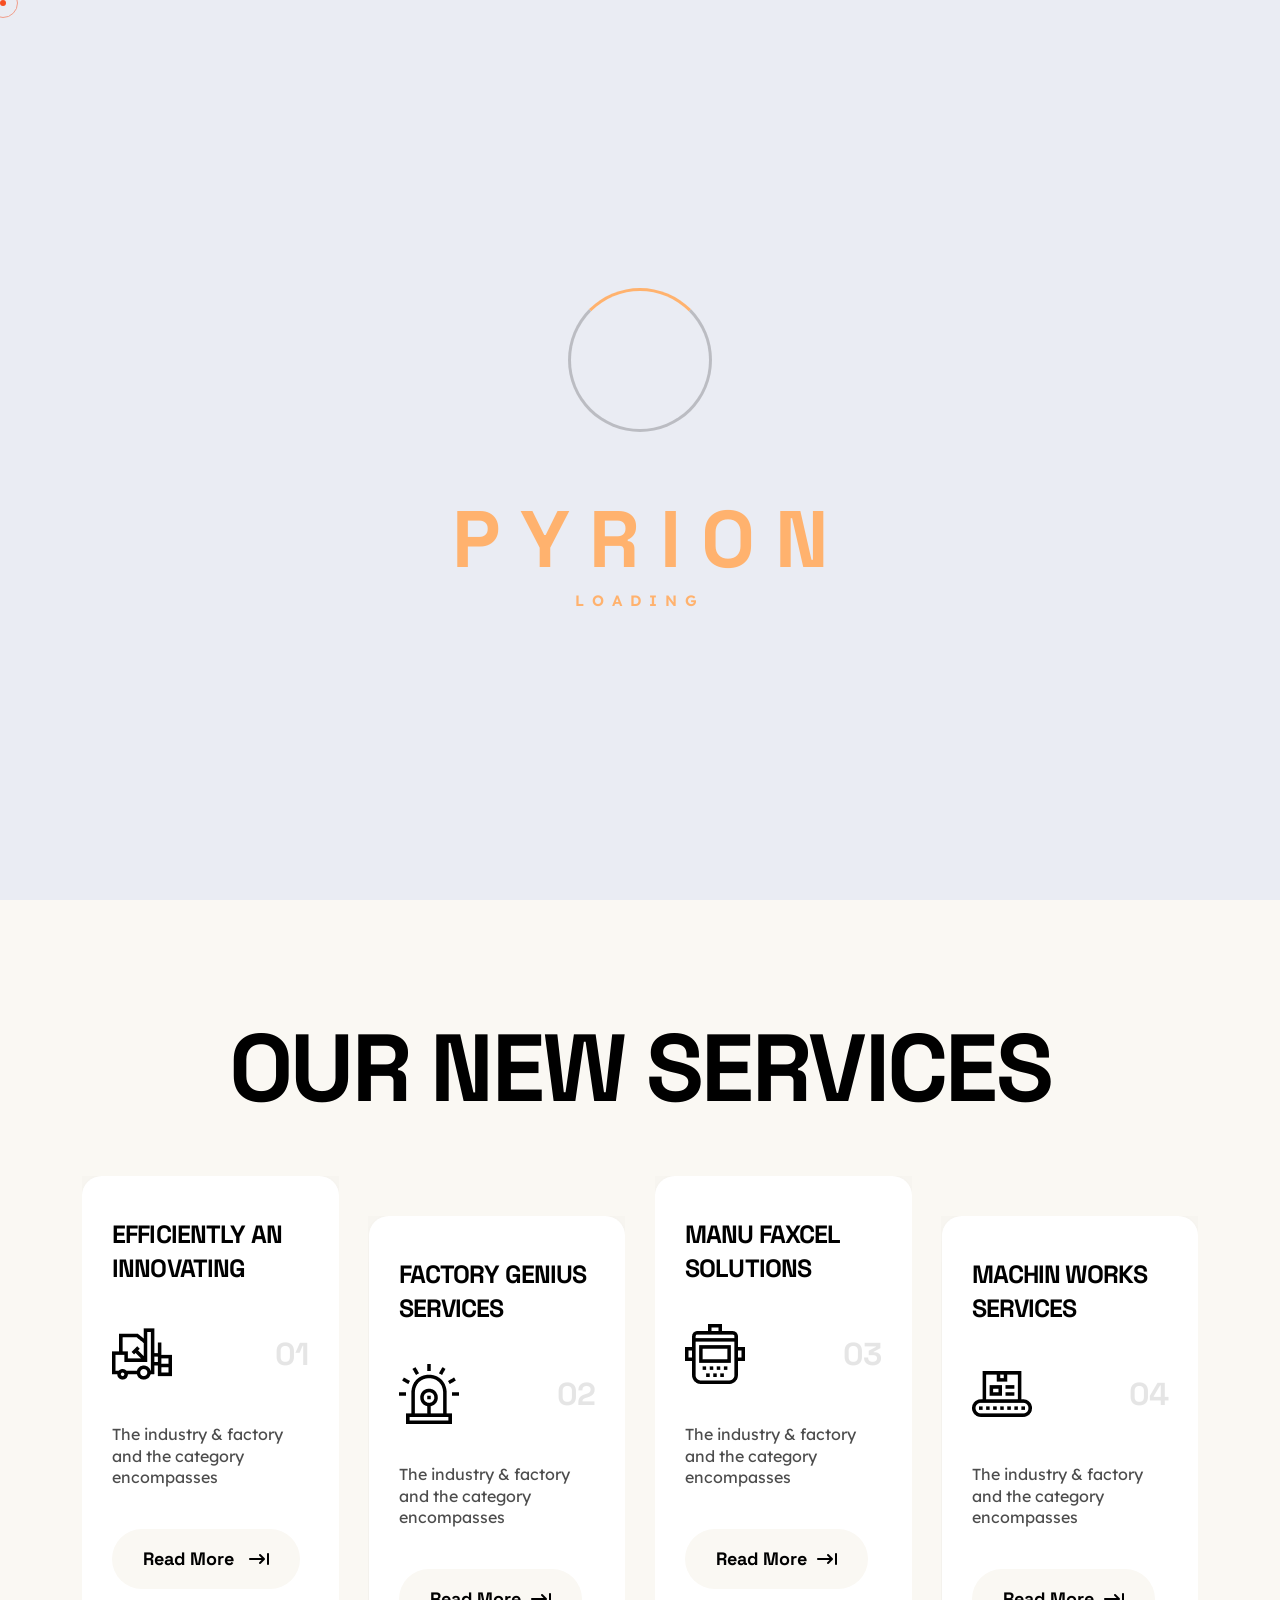
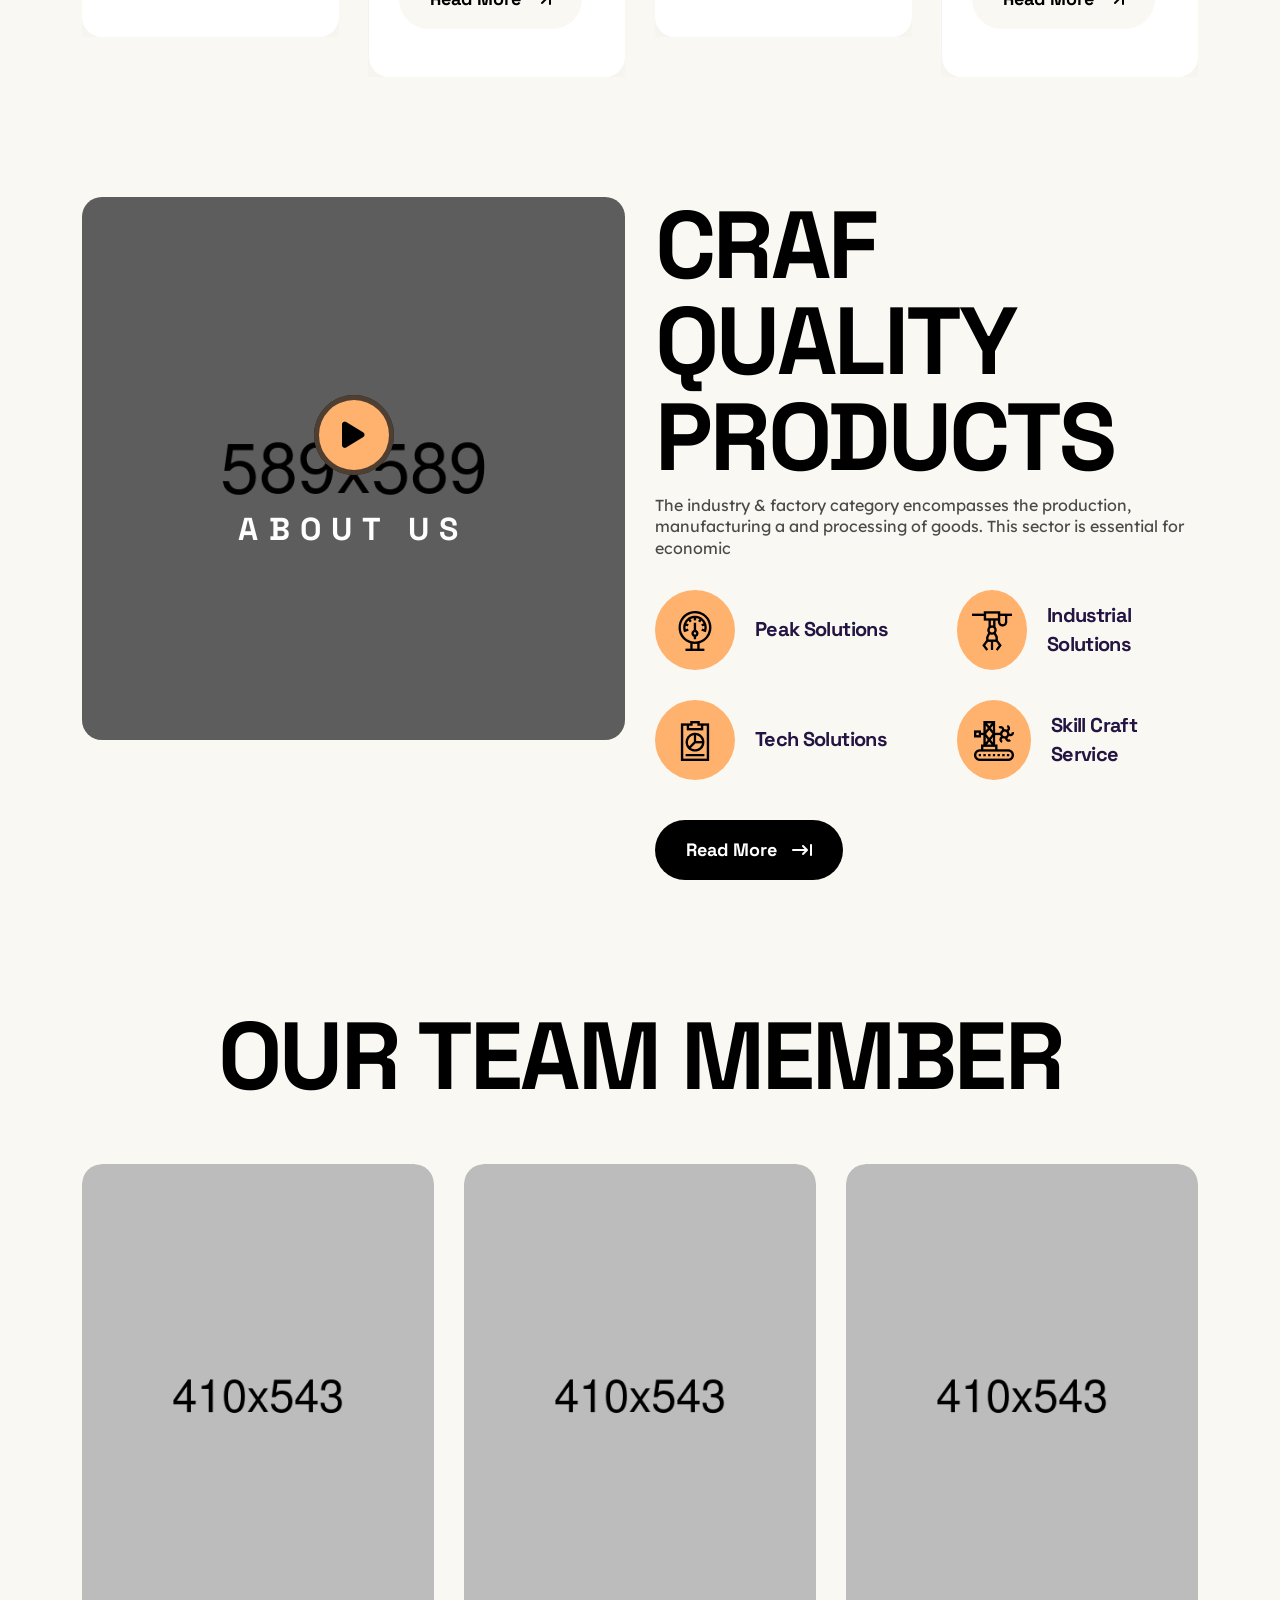
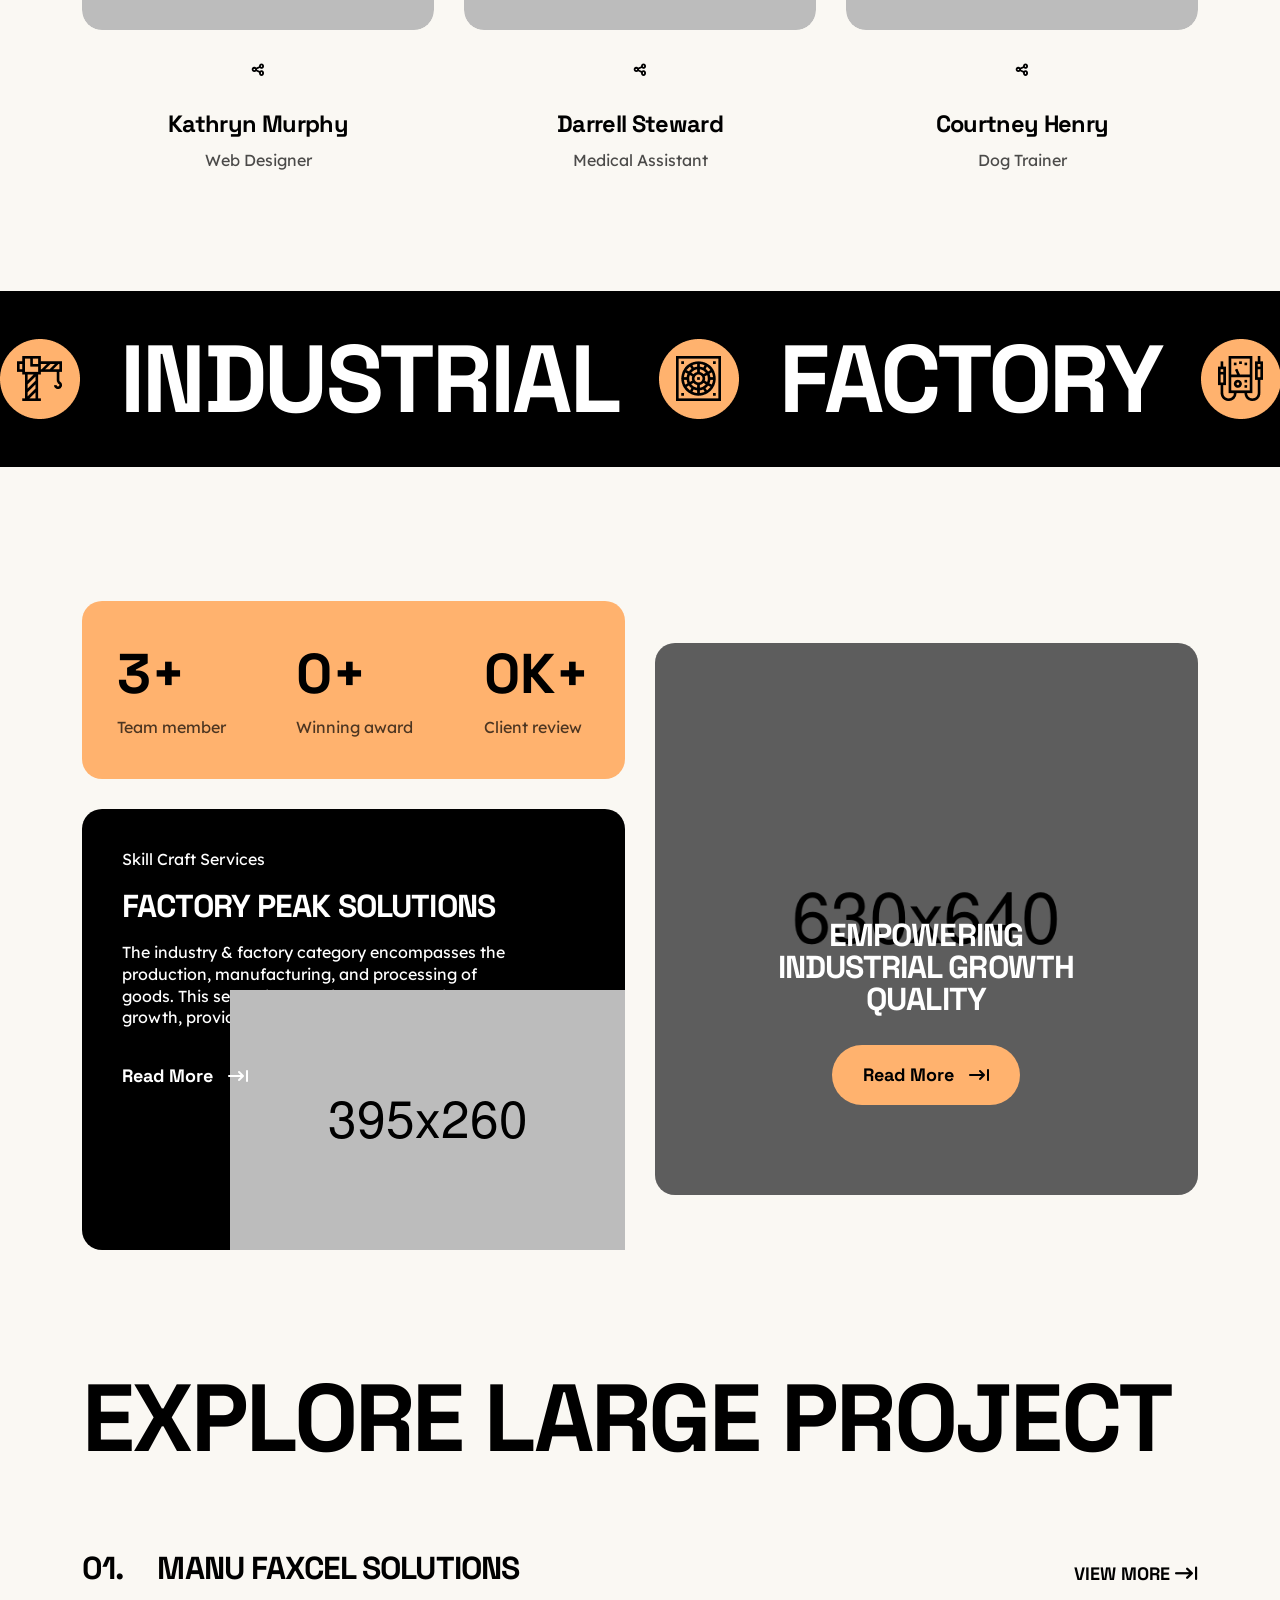
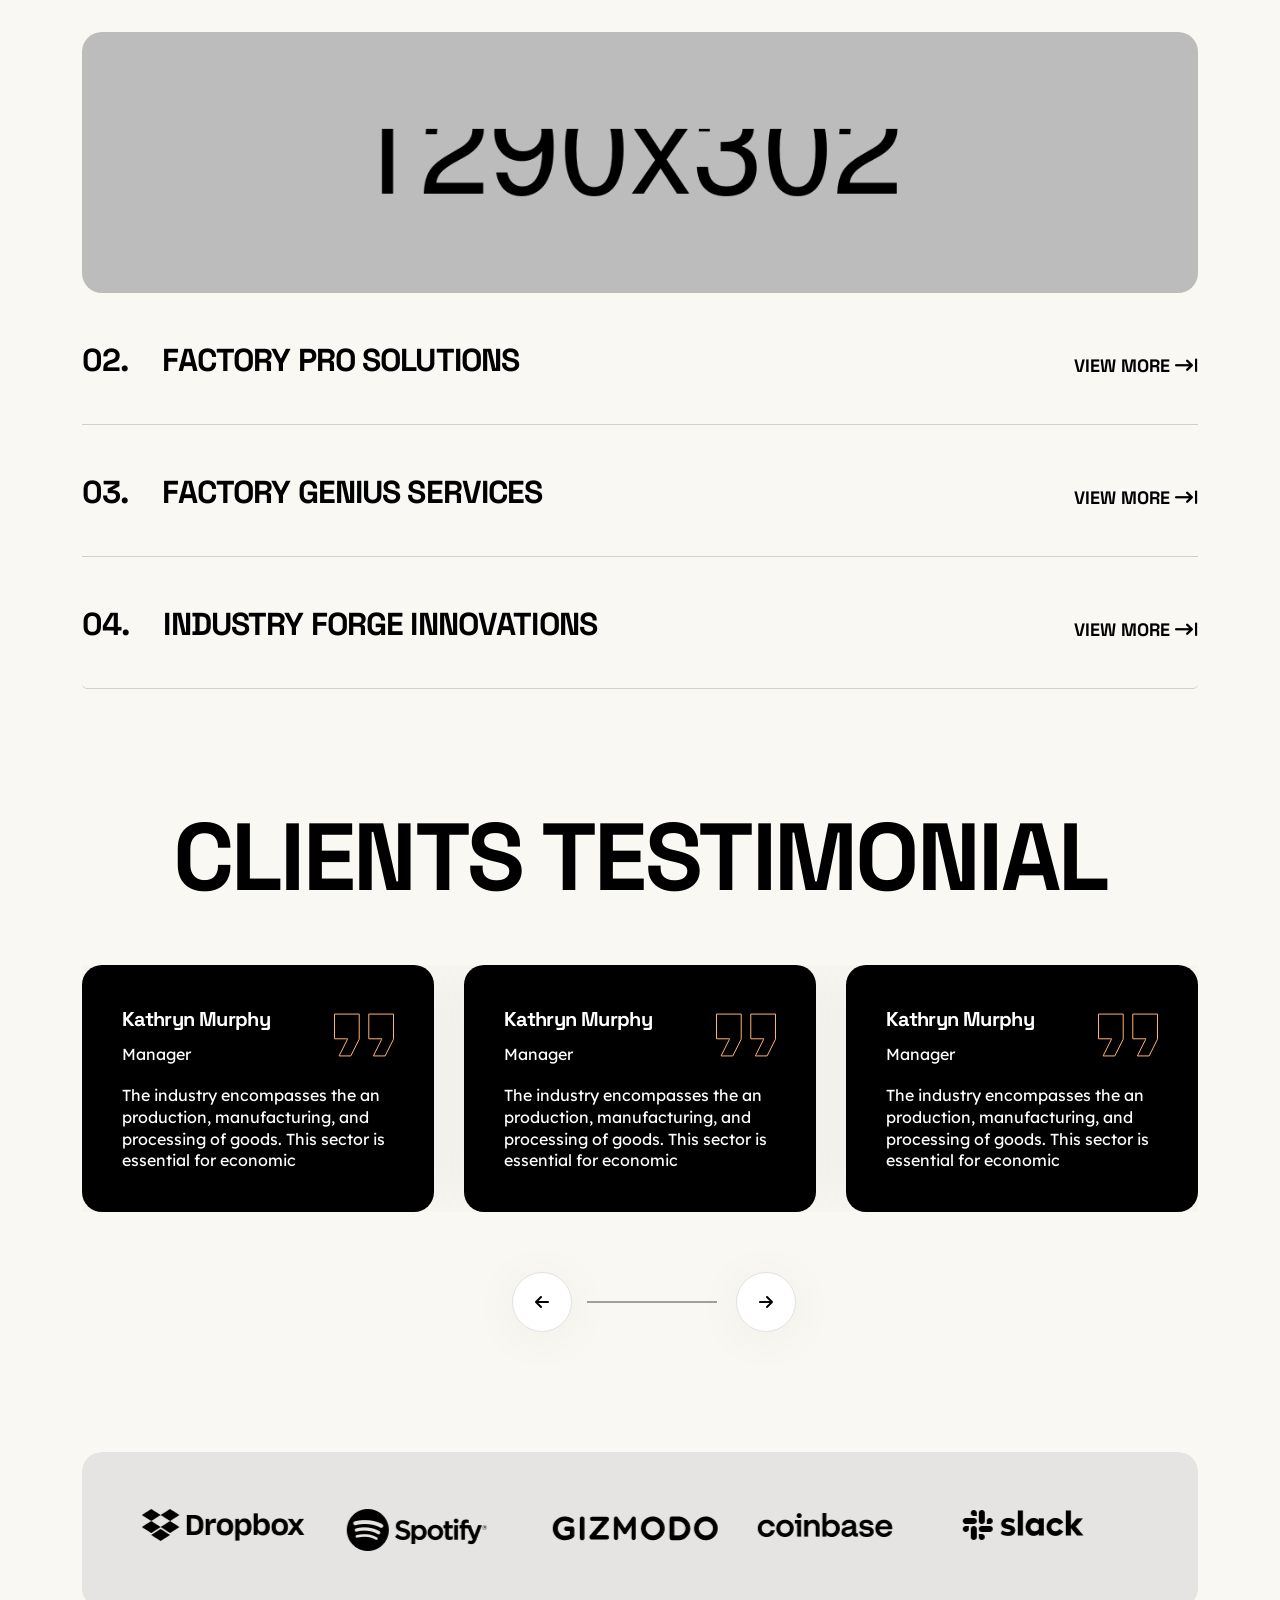
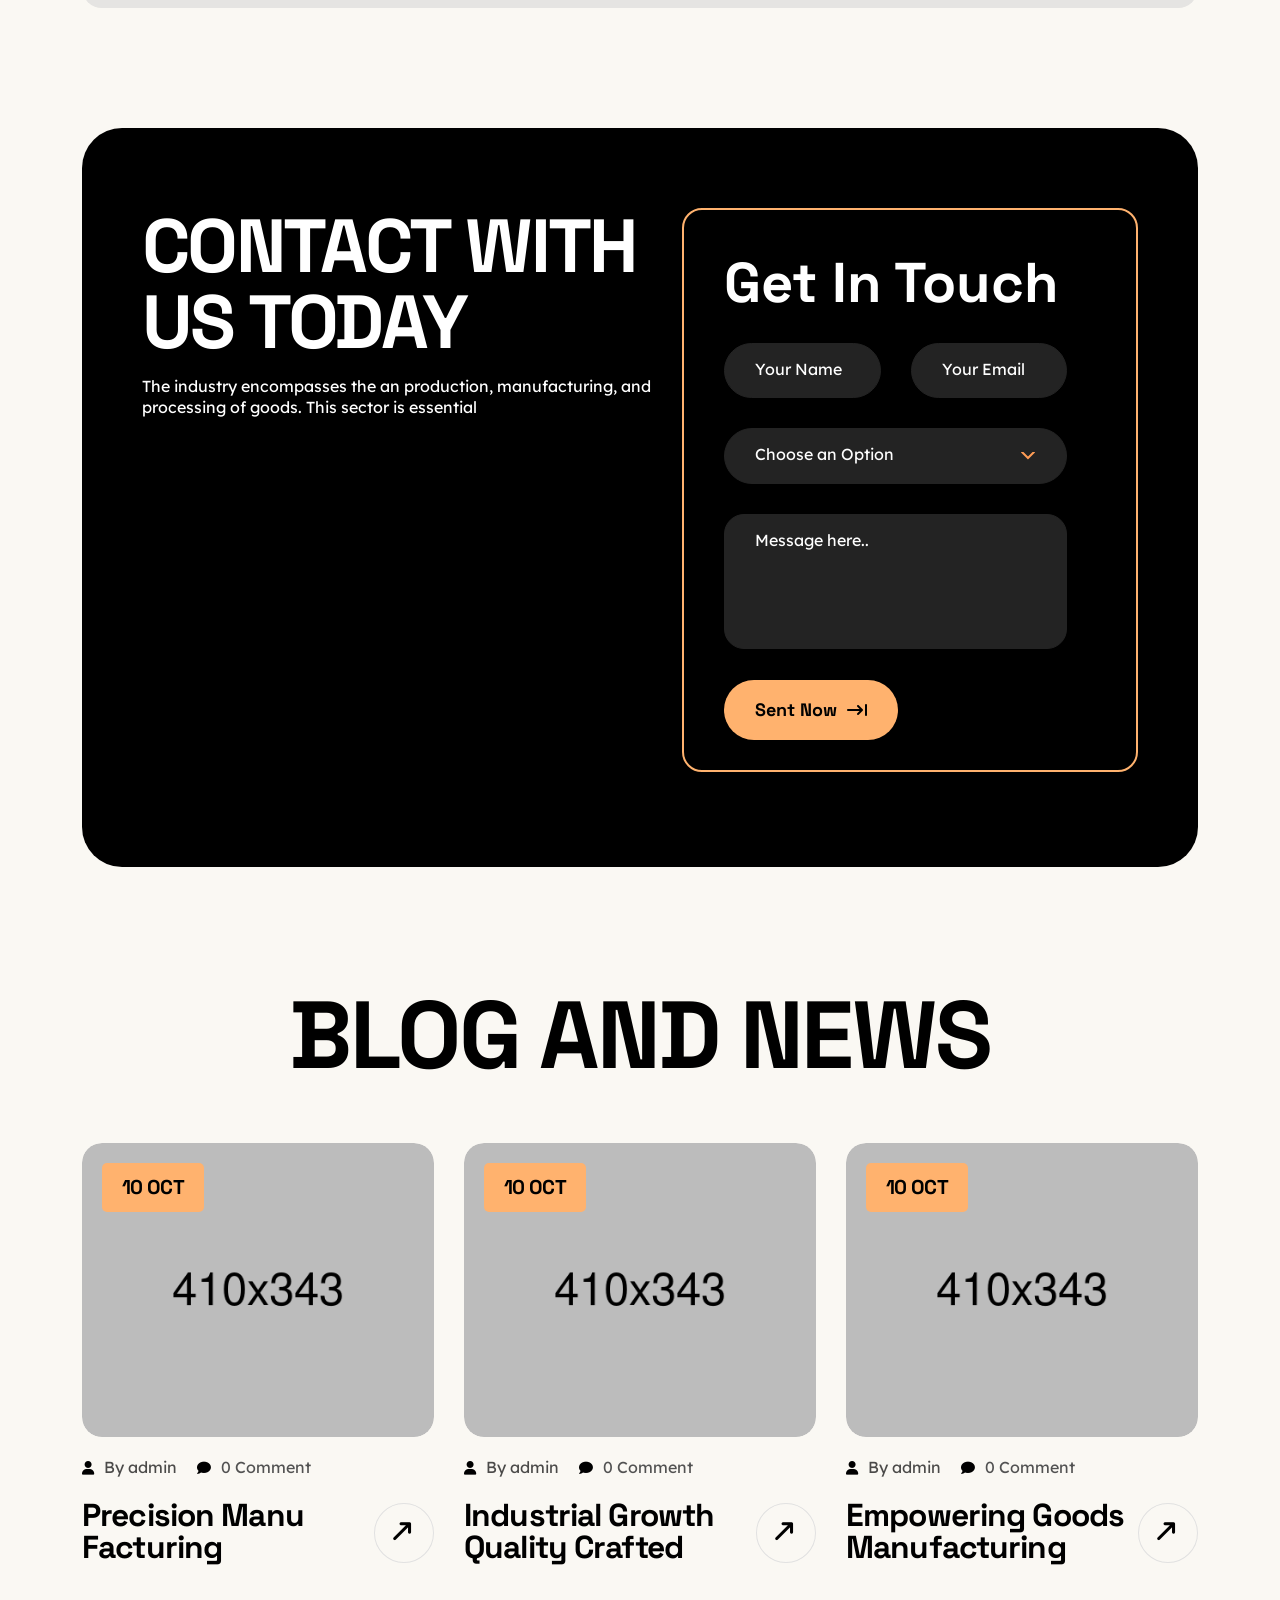
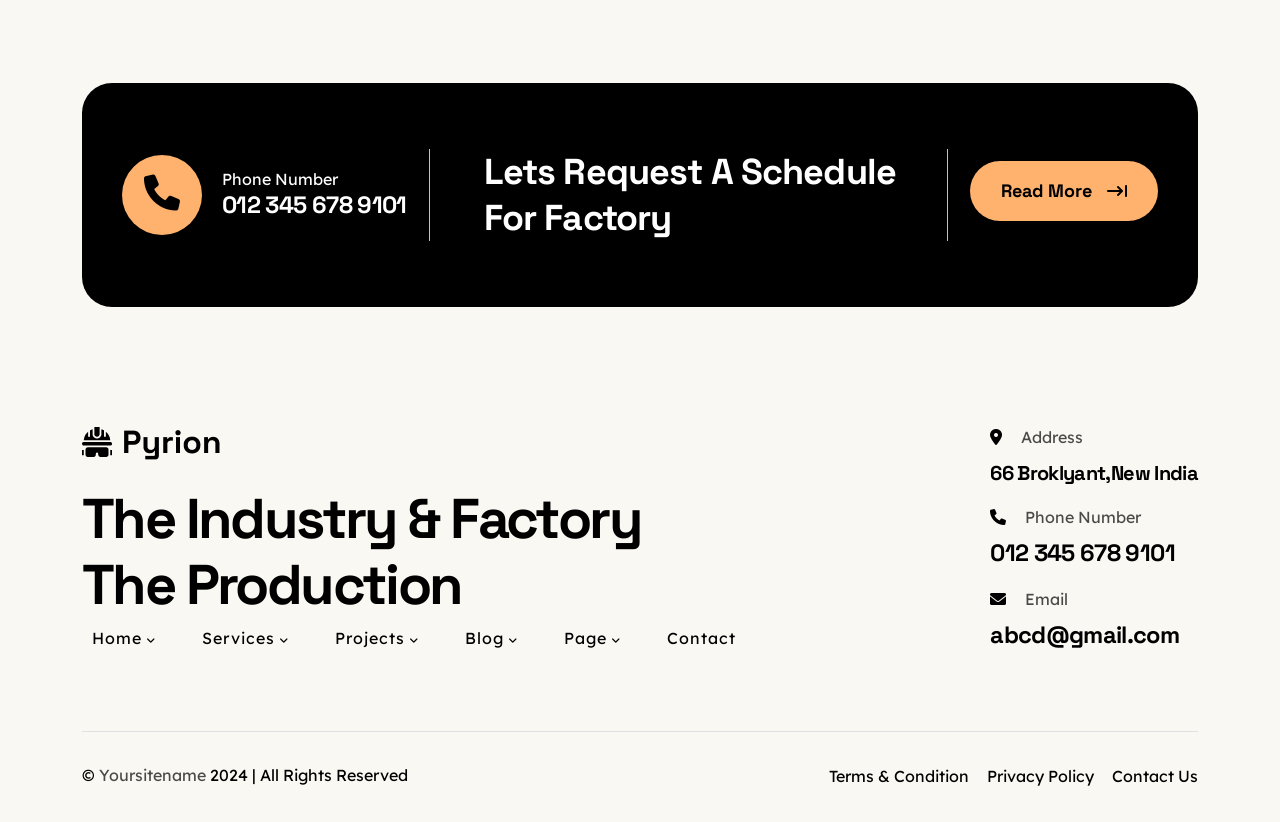
==== index.html @ 638dfae1 "first step" ====
<!DOCTYPE html>
<html lang="en">
<!--<< Header Area >>-->

<head>
    <!-- ========== Meta Tags ========== -->
    <meta charset="UTF-8">
    <meta http-equiv="X-UA-Compatible" content="IE=edge">
    <meta name="viewport" content="width=device-width, initial-scale=1">
    <meta name="author" content="mugli">
    <meta name="description" content="Buildra - Construction Figma Template">
    <!-- ======== Page title ============ -->
    <title>Pyrion - Factory & Industry Figma Template</title>
    <!--<< Favcion >>-->
    <link rel="shortcut icon" href="assets/images/favicon.png">
    <!--<< Bootstrap min.css >>-->
    <link rel="stylesheet" href="assets/css/bootstrap.min.css">
    <!--<< All Min Css >>-->
    <link rel="stylesheet" href="assets/css/all.min.css">
    <!--<< Animate.css >>-->
    <link rel="stylesheet" href="assets/css/animate.css">
    <!--<< MeanMenu.css >>-->
    <link rel="stylesheet" href="assets/css/meanmenu.css">
    <!--<< Swiper Bundle.css >>-->
    <link rel="stylesheet" href="assets/css/swiper-bundle.min.css">
    <!--<< Magnific Popup.css >>-->
    <link rel="stylesheet" href="assets/css/magnific-popup.css">
    <!--<< Main.css >>-->
    <link rel="stylesheet" href="assets/css/main.css">
</head>

<body>

    <!-- Preloader Start -->
    <div id="preloader" class="preloader">
        <div class="animation-preloader">
            <div class="spinner">
            </div>
            <div class="txt-loading">
                <span data-text-preloader="P" class="letters-loading">
                    P
                </span>
                <span data-text-preloader="Y" class="letters-loading">
                    Y
                </span>
                <span data-text-preloader="R" class="letters-loading">
                    R
                </span>
                <span data-text-preloader="I" class="letters-loading">
                    I
                </span>
                <span data-text-preloader="O" class="letters-loading">
                    O
                </span>
                <span data-text-preloader="N" class="letters-loading">
                    N
                </span>
            </div>
            <p class="text-center">Loading</p>
        </div>
        <div class="loader">
            <div class="row">
                <div class="col-3 loader-section section-left">
                    <div class="bg"></div>
                </div>
                <div class="col-3 loader-section section-left">
                    <div class="bg"></div>
                </div>
                <div class="col-3 loader-section section-right">
                    <div class="bg"></div>
                </div>
                <div class="col-3 loader-section section-right">
                    <div class="bg"></div>
                </div>
            </div>
        </div>
    </div>

    <!-- Mouse Cursor Start -->
    <div class="mouse-cursor cursor-outer"></div>
    <div class="mouse-cursor cursor-inner"></div>

    <!-- Back To Top Start -->
    <button id="back-top" class="back-to-top">
        <i class="fa-solid fa-chevron-up"></i>
    </button>

    <!-- Offcanvas Area Start -->
    <div class="fix-area">
        <div class="offcanvas__info">
            <div class="offcanvas__wrapper">
                <div class="offcanvas__content">
                    <div class="offcanvas__top mb-5 d-flex justify-content-between align-items-center">
                        <div class="offcanvas__logo">
                            <a href="index.html">
                                <img src="assets/images/logo/headerLogo1_1.png" alt="logo-img">
                            </a>
                        </div>
                        <div class="offcanvas__close">
                            <button>
                                <i class="fas fa-times"></i>
                            </button>
                        </div>
                    </div>
                    <p class="text d-none d-xl-block">
                        Nullam dignissim, ante scelerisque the is euismod fermentum odio
                        sem semper the is erat, a feugiat leo urna eget eros. Duis Aenean
                        a imperdiet risus.
                    </p>
                    <div class="mobile-menu fix mb-3"></div>
                    <div class="offcanvas__contact">
                        <h4>Contact Info</h4>
                        <ul>
                            <li class="d-flex align-items-center">
                                <div class="offcanvas__contact-icon">
                                    <i class="fal fa-map-marker-alt"></i>
                                </div>
                                <div class="offcanvas__contact-text">
                                    <a target="_blank" href="#">Main Street, Melbourne, Australia</a>
                                </div>
                            </li>
                            <li class="d-flex align-items-center">
                                <div class="offcanvas__contact-icon mr-15">
                                    <i class="fal fa-envelope"></i>
                                </div>
                                <div class="offcanvas__contact-text">
                                    <a href="mailto:info@example.com"><span
                                            class="mailto:info@example.com">info@example.com</span></a>
                                </div>
                            </li>
                            <li class="d-flex align-items-center">
                                <div class="offcanvas__contact-icon mr-15">
                                    <i class="fal fa-clock"></i>
                                </div>
                                <div class="offcanvas__contact-text">
                                    <a target="_blank" href="#">Mod-friday, 09am -05pm</a>
                                </div>
                            </li>
                            <li class="d-flex align-items-center">
                                <div class="offcanvas__contact-icon mr-15">
                                    <i class="far fa-phone"></i>
                                </div>
                                <div class="offcanvas__contact-text">
                                    <a href="tel:+11002345909">+11002345909</a>
                                </div>
                            </li>
                        </ul>
                        <div class="header-button mt-4">
                            <div class="btn-wrapper">
                                <a class="gt-btn style2 gt-btn-icon-2" href="#">Get a Quote</a>
                            </div>
                        </div>
                        <div class="social-icon d-flex align-items-center">
                            <a href="#"><i class="fab fa-facebook-f"></i></a>
                            <a href="#"><i class="fab fa-twitter"></i></a>
                            <a href="#"><i class="fab fa-youtube"></i></a>
                            <a href="#"><i class="fab fa-linkedin-in"></i></a>
                        </div>
                    </div>
                </div>
            </div>
        </div>
    </div>
    <div class="offcanvas__overlay"></div>

    <!-- Header Section Start -->
    <header class="header-section-1">
        <div id="header-sticky" class="header-1">
            <div class="container">
                <div class="mega-menu-wrapper">
                    <div class="header-main">
                        <div class="header-left">
                            <div class="logo">
                                <a href="index.html" class="header-logo">
                                    <img src="assets/images/logo/headerLogo1_1.png" alt="logo-img">
                                </a>
                            </div>
                        </div>
                        <div class="header-middle">
                            <div class="mean__menu-wrapper">
                                <div class="main-menu">
                                    <nav id="mobile-menu">
                                        <ul>
                                            <li class="has-dropdown active menu-thumb">
                                                <a href="#">
                                                    Home
                                                    <i class="fas fa-angle-down"></i>
                                                </a>
                                                <ul class="submenu has-homemenu">
                                                    <li>
                                                        <div class="homemenu-items">
                                                            <div class="homemenu">
                                                                <div class="homemenu-thumb">
                                                                    <img src="assets/images/header/headerThumb1_1.png"
                                                                        alt="img">
                                                                    <div class="demo-button">
                                                                        <a class="theme-btn" href="index.html">
                                                                            Multi Page
                                                                        </a>
                                                                        <a class="theme-btn" href="index.html"
                                                                            target="_blank">
                                                                            One Page
                                                                        </a>
                                                                    </div>
                                                                </div>
                                                                <div class="homemenu-content text-center">
                                                                    <h4 class="homemenu-title">Home 01</h4>
                                                                </div>
                                                            </div>
                                                            <div class="homemenu">
                                                                <div class="homemenu-thumb mb-15">
                                                                    <img src="assets/images/header/headerThumb1_2.png"
                                                                        alt="img">
                                                                    <div class="demo-button">
                                                                        <a class="theme-btn" href="index-two.html">
                                                                            Multi Page
                                                                        </a>
                                                                        <a class="theme-btn" href="index-two.html"
                                                                            target="_blank">
                                                                            One Page
                                                                        </a>
                                                                    </div>
                                                                </div>
                                                                <div class="homemenu-content text-center">
                                                                    <h4 class="homemenu-title">Home 02</h4>
                                                                </div>
                                                            </div>
                                                        </div>
                                                    </li>
                                                </ul>
                                            </li>
                                            <li class="has-dropdown active d-xl-none">
                                                <a href="index.html" class="border-none">
                                                    Home
                                                    <i class="fa-regular fa-plus"></i>
                                                </a>
                                                <ul class="submenu">
                                                    <li><a href="index.html">Home 01</a></li>
                                                    <li><a href="index-two.html">Home 02</a></li>
                                                </ul>
                                            </li>
                                            <li>
                                                <a href="services.html">
                                                    Services
                                                    <i class="fas fa-angle-down"></i>
                                                </a>
                                                <ul class="submenu">
                                                    <li><a href="services.html">Services</a></li>
                                                    <li>
                                                        <a href="service-details.html">Service Details</a>
                                                    </li>
                                                </ul>
                                            </li>
                                            <li class="has-dropdown">
                                                <a href="projects.html">
                                                    Projects
                                                    <i class="fas fa-angle-down"></i>
                                                </a>
                                                <ul class="submenu">
                                                    <li>
                                                        <a href="projects.html">Projects</a>
                                                    </li>
                                                    <li>
                                                        <a href="project-details.html">Project Details</a>
                                                    </li>
                                                </ul>
                                            </li>
                                            <li>
                                                <a href="blog.html">
                                                    Blog
                                                    <i class="fas fa-angle-down"></i>
                                                </a>
                                                <ul class="submenu">
                                                    <li><a href="blog.html">Blog</a></li>
                                                    <li>
                                                        <a href="blog-details.html">Blog Details</a>
                                                    </li>
                                                </ul>
                                            </li>
                                            <li class="has-dropdown">
                                                <a href="#">
                                                    Page
                                                    <i class="fas fa-angle-down"></i>
                                                </a>
                                                <ul class="submenu">
                                                    <li><a href="about.html">About</a></li>
                                                    <li><a href="team.html">Team</a></li>
                                                    <li><a href="team-single.html">Team Single</a></li>
                                                </ul>
                                            </li>
                                            <li>
                                                <a href="contact.html">Contact</a>
                                            </li>
                                        </ul>
                                    </nav>
                                </div>
                            </div>
                        </div>
                        <div class="header-right d-flex justify-content-end align-items-center">
                            <!-- <div class="header-button">
                                <div class="btn-wrapper">
                                    <a class="gt-btn style3 gt-btn-icon-3 " href="#">Get a quote</a>
                                </div>
                            </div> -->
                            <div class="header-social-icon">
                                <ul>
                                    <li><a href="#"><i class="fa-brands fa-instagram"></i></a></li>
                                    <li><a href="#"><i class="fa-brands fa-linkedin-in"></i></a></li>
                                    <li>
                                        <a href="#">
                                            <svg xmlns="http://www.w3.org/2000/svg" width="16" height="16"
                                                viewBox="0 0 16 16" fill="none">
                                                <path
                                                    d="M9.52217 6.77491L15.4785 0H14.0671L8.89516 5.88256L4.76437 0H0L6.24656 8.89547L0 16H1.41155L6.87321 9.78782L11.2356 16H16L9.52183 6.77491H9.52217ZM7.58887 8.97384L6.95596 8.08805L1.92015 1.03974H4.0882L8.15216 6.72795L8.78507 7.61374L14.0677 15.0075H11.8997L7.58887 8.97418V8.97384Z"
                                                    fill="white" />
                                            </svg>
                                        </a>
                                    </li>
                                    <li><a href="#"><i class="fa-brands fa-facebook-f"></i></a></li>
                                </ul>
                            </div>
                            <div class="header__canvas__hamburger">
                                <div class="sidebar__toggle">
                                    <svg xmlns="http://www.w3.org/2000/svg" width="45" height="45" viewBox="0 0 45 45"
                                        fill="none">
                                        <rect width="45" height="45" rx="22.5" fill="#FFB26E" />
                                        <line x1="11" y1="22.4615" x2="33" y2="22.4615" stroke="black"
                                            stroke-width="3.07701" />
                                        <path d="M15 30H33" stroke="black" stroke-width="3.07701" />
                                        <path d="M18 15H33" stroke="black" stroke-width="3.07701" />
                                    </svg>
                                </div>
                            </div>
                            <div class="header__hamburger d-block d-xl-none my-auto">
                                <div class="sidebar__toggle">
                                    <i class="fas fa-bars"></i>
                                </div>
                            </div>
                        </div>
                    </div>
                </div>
            </div>
        </div>
    </header>


    <main>
        <!-- Intro Section Start -->
        <div class="intro-section section-bg-black fix">
            <div class="intro-bg-shape img-custom-anim-right wow fadeInUp" data-wow-delay=".5s">
                <img src="assets/images/shape/introShape1_1.png" alt="shape">
            </div>
            <div class="intro-wrapper style1">
                <div class="container">
                    <div class="row">
                        <div class="col-xl-6">
                            <div class="intro-left-part">
                                <div class="intro-title">
                                    <h2>Quality is the Crafted Goods <span class="title-big-text">Manufactur</span>
                                    </h2>
                                    <p class="ct-char-animation">The industry & factory category encompasses the
                                        production, manufacturing,
                                        and industry & factory category
                                    </p>
                                </div>
                                <div class="intro-btn-content wow fadeInUp" data-wow-delay=".5s">
                                    <div class="btn-wrapper">
                                        <a class="gt-btn style1 gt-btn-icon-1 " href="#">Read More</a>
                                    </div>
                                    <div class="video-btn">
                                        <a class="play-btn popup-video"
                                            href="https://www.youtube.com/watch?v=f2Gzr8sAGB8">
                                            <span><i class="fa-solid fa-play"></i></span>
                                            <h4>Play Now</h4>
                                        </a>
                                    </div>
                                </div>
                            </div>
                        </div>
                        <div class="col-xl-6">
                            <div class="intro-right-part">
                                <div class="thumb wow fadeInUp" data-wow-delay=".5s">
                                    <img src=" assets/images/intro/introThumb1_1.png" alt="Thumb">
                                </div>
                            </div>
                        </div>
                    </div>
                </div>
            </div>
        </div>

        <!-- Service Section Start -->
        <div class="service-section section-py-120 fix">
            <div class="service-wrapper style1">
                <div class="container">
                    <div class="title-section style1">
                        <div class="title-content">
                            <h2 class="text-load">Our New Services</h2>
                        </div>
                    </div>
                    <div class="row">
                        <div class="col-xl-3 col-lg-6">
                            <div class="service-card style1 img-custom-anim-left wow fadeInUp" data-wow-delay=".5s">
                                <div class="content">
                                    <h3><a href="service-details.html">Efficiently an Innovating </a></h3>
                                    <div class="icon-box">
                                        <img src="assets/images/icon/servicesIcon1_1.png" alt="icon">
                                        <span>01</span>
                                    </div>
                                    <p>The industry & factory and the category encompasses</p>
                                </div>
                                <div class="btn-wrapper">
                                    <a class="gt-btn style2 gt-btn-icon-2 " href="service-details.html">Read
                                        More
                                    </a>
                                </div>
                            </div>
                        </div>
                        <div class="col-xl-3 col-lg-6">
                            <div class="service-card style1 img-custom-anim-left wow fadeInUp" data-wow-delay=".5s">
                                <div class="content">
                                    <h3><a href="service-details.html">Factory Genius Services</a></h3>
                                    <div class="icon-box">
                                        <img src="assets/images/icon/servicesIcon1_2.png" alt="icon">
                                        <span>02</span>
                                    </div>
                                    <p>The industry & factory and the category encompasses</p>
                                </div>
                                <div class="btn-wrapper">
                                    <a class="gt-btn style2 gt-btn-icon-2 " href="service-details.html">Read
                                        More</a>
                                </div>
                            </div>
                        </div>
                        <div class="col-xl-3 col-lg-6">
                            <div class="service-card style1 img-custom-anim-left wow fadeInUp" data-wow-delay=".5s">
                                <div class="content">
                                    <h3> <a href="service-details.html">Manu faXcel Solutions</a></h3>
                                    <div class="icon-box">
                                        <img src="assets/images/icon/servicesIcon1_3.png" alt="icon">
                                        <span>03</span>
                                    </div>
                                    <p>The industry & factory and the category encompasses</p>
                                </div>
                                <div class="btn-wrapper">
                                    <a class="gt-btn style2 gt-btn-icon-2 " href="service-details.html">Read
                                        More</a>
                                </div>
                            </div>
                        </div>
                        <div class="col-xl-3 col-lg-6">
                            <div class="service-card style1 img-custom-anim-left wow fadeInUp" data-wow-delay=".5s">
                                <div class="content">
                                    <h3> <a href="service-details.html">Machin Works Services</a></h3>
                                    <div class="icon-box">
                                        <img src="assets/images/icon/servicesIcon1_4.png" alt="icon">
                                        <span>04</span>
                                    </div>
                                    <p>The industry & factory and the category encompasses</p>
                                </div>
                                <div class="btn-wrapper">
                                    <a class="gt-btn style2 gt-btn-icon-2 " href="service-details.html">Read
                                        More</a>
                                </div>
                            </div>
                        </div>
                    </div>
                </div>
            </div>
        </div>

        <!-- About Us Section Start -->
        <div class="about-section padding-bottom120 fix">
            <div class="about-wrapper style1">
                <div class="container">
                    <div class="row gy-5">
                        <div class="col-xl-6 ">
                            <div class="about-video-content img-custom-anim-left wow fadeInUp" data-wow-delay=".5s">
                                <div class="video-box-area">
                                    <div class="video-box">
                                        <div class="video-thumb">
                                            <img src="assets/images/about/aboutThumb1_1.png" alt="Thumb">
                                            <div class="overlay"></div>
                                        </div>
                                        <a href="https://www.youtube.com/watch?v=f2Gzr8sAGB8"
                                            class="play-btn popup-video">
                                            <i class=" fa-sharp fa-solid fa-play"></i>
                                        </a>
                                        <h3>About Us</h3>
                                    </div>
                                </div>
                            </div>
                        </div>
                        <div class="col-xl-6 img-custom-anim-right wow fadeInUp" data-wow-delay=".5s">
                            <div class="title-section style2">
                                <div class="title-content">
                                    <h2>Craf Quality Products</h2>
                                    <p>
                                        The industry & factory category encompasses the production, manufacturing a
                                        and processing of goods. This sector is essential for economic
                                    </p>
                                </div>
                            </div>
                            <div class="about-widget">
                                <div class="single-widget">
                                    <div class="icon-box">
                                        <img src="assets/images/icon/aboutIcon1_1.png" alt="icon">
                                    </div>
                                    <div class="content">
                                        <h4>Peak Solutions</h4>
                                    </div>
                                </div>
                                <div class="single-widget">
                                    <div class="icon-box">
                                        <img src="assets/images/icon/aboutIcon1_2.png" alt="icon">
                                    </div>
                                    <div class="content">
                                        <h4>Industrial Solutions</h4>
                                    </div>
                                </div>
                                <div class="single-widget">
                                    <div class="icon-box">
                                        <img src="assets/images/icon/aboutIcon1_3.png" alt="icon">
                                    </div>
                                    <div class="content">
                                        <h4>Tech Solutions</h4>
                                    </div>
                                </div>
                                <div class="single-widget">
                                    <div class="icon-box">
                                        <img src="assets/images/icon/aboutIcon1_4.png" alt="icon">
                                    </div>
                                    <div class="content">
                                        <h4>Skill Craft Service</h4>
                                    </div>
                                </div>
                            </div>
                            <div class="btn-wrapper">
                                <a class="gt-btn style3 gt-btn-icon-1 " href="service-details.html">Read
                                    More
                                </a>
                            </div>
                        </div>
                    </div>
                </div>
            </div>
        </div>

        <!-- Team Section Start -->
        <div class="team-section padding-bottom120 fix">
            <div class="team-wrapper style1">
                <div class="container">
                    <div class="title-section style1">
                        <div class="title-content wow slideInDown" data-wow-delay=".4s" data-wow-duration="2s">
                            <h2>Our Team MEMBER</h2>
                        </div>
                    </div>
                    <div class="row gy-5">
                        <div class="col-xl-4 col-lg-4 col-md-4">
                            <div class="team-card style1 wow fadeInLeft" data-wow-delay=".4s" data-wow-duration="3s">
                                <div class="thumb-box">
                                    <div class="thumb">
                                        <img src="assets/images/team/teamThumb1_1.png" alt="thumb">
                                    </div>
                                    <div class="thumb-social-info">
                                        <ul>
                                            <li><a href="#"><i class="fa-brands fa-facebook-f"></i></a></li>
                                            <li><a href="#"><i class="fa-brands fa-twitter"></i></a></li>
                                            <li><a href="#"><i class="fa-brands fa-linkedin-in"></i></a></li>
                                            <li><a href="#"><i class="fa-brands fa-instagram"></i></a></li>
                                        </ul>
                                    </div>
                                </div>
                                <div class="icon">
                                    <i class="fa-light fa-share-nodes"></i>
                                </div>
                                <div class="content">
                                    <h4><a href="team-single.html">Kathryn Murphy</a></h4>
                                    <p>Web Designer</p>
                                </div>
                            </div>
                        </div>
                        <div class="col-xl-4 col-lg-4 col-md-4">
                            <div class="team-card style1 wow fadeInLeft" data-wow-delay=".6s" data-wow-duration="2s">
                                <div class="thumb-box">
                                    <div class="thumb">
                                        <img src="assets/images/team/teamThumb1_2.png" alt="thumb">
                                    </div>
                                    <div class="thumb-social-info">
                                        <ul>
                                            <li><a href="#"><i class="fa-brands fa-facebook-f"></i></a></li>
                                            <li><a href="#"><i class="fa-brands fa-twitter"></i></a></li>
                                            <li><a href="#"><i class="fa-brands fa-linkedin-in"></i></a></li>
                                            <li><a href="#"><i class="fa-brands fa-instagram"></i></a></li>
                                        </ul>
                                    </div>
                                </div>
                                <div class="icon">
                                    <i class="fa-light fa-share-nodes"></i>
                                </div>
                                <div class="content">
                                    <h4><a href="team-single.html">Darrell Steward</a></h4>
                                    <p>Medical Assistant</p>
                                </div>
                            </div>
                        </div>
                        <div class="col-xl-4 col-lg-4 col-md-4">
                            <div class="team-card style1 wow fadeInLeft" data-wow-delay=".8s" data-wow-duration="4s">
                                <div class="thumb-box">
                                    <div class="thumb">
                                        <img src="assets/images/team/teamThumb1_3.png" alt="thumb">
                                    </div>
                                    <div class="thumb-social-info">
                                        <ul>
                                            <li><a href="#"><i class="fa-brands fa-facebook-f"></i></a></li>
                                            <li><a href="#"><i class="fa-brands fa-twitter"></i></a></li>
                                            <li><a href="#"><i class="fa-brands fa-linkedin-in"></i></a></li>
                                            <li><a href="#"><i class="fa-brands fa-instagram"></i></a></li>
                                        </ul>
                                    </div>
                                </div>
                                <div class="icon">
                                    <i class="fa-light fa-share-nodes"></i>
                                </div>
                                <div class="content">
                                    <h4><a href="team-single.html">Courtney Henry</a></h4>
                                    <p>Dog Trainer</p>
                                </div>
                            </div>
                        </div>
                    </div>
                </div>
            </div>
        </div>

        <!-- Text Slider Section S T A R T  -->
        <div class="marquee-section padding-bottom120 fix">
            <div class="mycustom-marque wow slideInDown" data-wow-offset="1" data-wow-delay=".5s">
                <div class="scrolling-wrap bg-2">
                    <div class="comm">
                        <div><img src="assets/images/icon/textSliderIcon1_1.png" alt="img"></div>
                        <div class="cmn-textslide-1">Industrial</div>
                        <div><img src="assets/images/icon/textSliderIcon1_2.png" alt="img"></div>
                        <div class="cmn-textslide-2">Factory</div>
                        <div><img src="assets/images/icon/textSliderIcon1_3.png" alt="img"></div>
                        <div class="cmn-textslide-1">Concrete & Foundation Work</div>
                        <div><img src="assets/images/icon/textSliderIcon1_2.png" alt="img"></div>
                        <div class="cmn-textslide-2">General Contracting</div>
                        <div><img src="assets/images/icon/textSliderIcon1_1.png" alt="img"></div>
                        <div class="cmn-textslide-1">Industrial</div>
                        <div><img src="assets/images/icon/textSliderIcon1_2.png" alt="img"></div>
                        <div class="cmn-textslide-2">Factory</div>
                        <div><img src="assets/images/icon/textSliderIcon1_3.png" alt="img"></div>
                        <div class="cmn-textslide-1">Concrete & Foundation Work</div>
                        <div><img src="assets/images/icon/textSliderIcon1_2.png" alt="img"></div>
                        <div class="cmn-textslide-2">General Contracting</div>

                    </div>
                    <div class="comm">
                        <div><img src="assets/images/icon/textSliderIcon1_1.png" alt="img"></div>
                        <div class="cmn-textslide-1">Industrial</div>
                        <div><img src="assets/images/icon/textSliderIcon1_2.png" alt="img"></div>
                        <div class="cmn-textslide-2">Factory</div>
                        <div><img src="assets/images/icon/textSliderIcon1_3.png" alt="img"></div>
                        <div class="cmn-textslide-1">Concrete & Foundation Work</div>
                        <div><img src="assets/images/icon/textSliderIcon1_2.png" alt="img"></div>
                        <div class="cmn-textslide-2">General Contracting</div>
                        <div><img src="assets/images/icon/textSliderIcon1_1.png" alt="img"></div>
                        <div class="cmn-textslide-1">Industrial</div>
                        <div><img src="assets/images/icon/textSliderIcon1_2.png" alt="img"></div>
                        <div class="cmn-textslide-2">Factory</div>
                        <div><img src="assets/images/icon/textSliderIcon1_3.png" alt="img"></div>
                        <div class="cmn-textslide-1">Concrete & Foundation Work</div>
                        <div><img src="assets/images/icon/textSliderIcon1_2.png" alt="img"></div>
                        <div class="cmn-textslide-2">General Contracting</div>
                    </div>
                </div>
            </div>
        </div>

        <!-- Bento Section S T A R T  --> 
        <div class="bento-section padding-bottom120 fix">
            <div class="bento-wrapper style1">
                <div class="container">
                    <div class="row gy-5">
                        <div class="col-xl-6">
                            <div class="bento-left-part img-custom-anim-left wow fadeInUp" data-wow-delay=".5s">
                                <div class="counter">
                                    <div class="counter-item">
                                        <span class="counters-item">140</span><span>+</span>
                                        <p>Team member</p>
                                    </div>
                                    <div class="counter-item">
                                        <span class="counters-item">40</span><span>+</span>
                                        <p>Winning award</p>
                                    </div>
                                    <div class="counter-item">
                                        <span class="counters-item">2</span><span>K+</span>
                                        <p>Client review</p>
                                    </div>
                                </div>
                                <div class="bento-service">
                                    <div class="bg-thumb float-bob-x">
                                        <img src="assets/images/bento/bentoThumb1_1.png" alt="Thumb">
                                    </div>
                                    <div class="content">
                                        <div class="sub-title">
                                            <p>Skill Craft Services</p>
                                        </div>
                                        <h3>Factory Peak Solutions</h3>
                                        <p>The industry & factory category encompasses the production,
                                            manufacturing, and processing of goods. This sector is essential for
                                            economic growth, providing jobs and creating
                                        </p>
                                        <div class="btn-wrapper">
                                            <a class="gt-btn style5  gt-btn-icon-1 " href="service-details.html">Read
                                                More
                                            </a>
                                        </div>
                                    </div>
                                </div>
                            </div>
                        </div>
                        <div class="col-xl-6">
                            <div class="bento-right-part img-custom-anim-right wow fadeInUp" data-wow-delay=".5s">
                                <div class="thumb-box">
                                    <div class="thumb">
                                        <img src="assets/images/bento/bentoThumb1_2.png" alt="Thumb">
                                        <div class="overlay"></div>
                                    </div>
                                    <div class="thumb-content">
                                        <h3>Empowering Industrial Growth Quality</h3>
                                        <div class="btn-wrapper">
                                            <a class="gt-btn style4 gt-btn-icon-2 " href="service-details.html">Read
                                                More
                                            </a>
                                        </div>
                                    </div>
                                </div>
                            </div>
                        </div>
                    </div>
                </div>
            </div>
        </div>

        <!-- Project Section S T A R T  -->
        <div class="project-section padding-bottom120 fix">
            <div class="project-wrapper style1 wow bounceIn" data-wow-delay=".5s" data-wow-duration="2s">
                <div class="container">
                    <div class="title-section style4">
                        <div class="title-content">
                            <h2>Explore Large Project</h2>
                        </div>
                    </div>
                    <div class="accordion style1" id="accordionExample">
                        <div class="accordion-item">
                            <h2 class="accordion-header">
                                <button class="accordion-button" type="button" data-bs-toggle="collapse"
                                    data-bs-target="#collapseOne" aria-expanded="true" aria-controls="collapseOne">
                                    <div class="title">
                                        <span>01.</span> <span>Manu Faxcel Solutions</span>
                                    </div>
                                    <a href="project-details.html" class="view-more">View More <i
                                            class="fa-solid fa-arrow-right-long-to-line"></i>
                                    </a>
                                </button>
                            </h2>
                            <div id="collapseOne" class="accordion-collapse collapse show"
                                data-bs-parent="#accordionExample">
                                <div class="accordion-body">
                                    <a href="project-details.html">
                                        <img src="assets/images/project/projectThumb1_2.png" alt="Factory Image">
                                    </a>
                                </div>
                            </div>
                        </div>
                        <div class="accordion-item">
                            <h2 class="accordion-header">
                                <button class="accordion-button collapsed" type="button" data-bs-toggle="collapse"
                                    data-bs-target="#collapseTwo" aria-expanded="false" aria-controls="collapseTwo">
                                    <div class="title">
                                        <span>02.</span> <span>Factory Pro Solutions</span>
                                    </div>
                                    <a href="project-details.html" class="view-more">View More <i
                                            class="fa-solid fa-arrow-right-long-to-line"></i>
                                    </a>
                                </button>
                            </h2>
                            <div id="collapseTwo" class="accordion-collapse collapse"
                                data-bs-parent="#accordionExample">
                                <div class="accordion-body">
                                    <a href="project-details.html">
                                        <img src="assets/images/project/projectThumb1_2.png" alt="Factory Image">
                                    </a>
                                </div>
                            </div>
                        </div>
                        <div class="accordion-item">
                            <h2 class="accordion-header">
                                <button class="accordion-button collapsed" type="button" data-bs-toggle="collapse"
                                    data-bs-target="#collapseThree" aria-expanded="false" aria-controls="collapseThree">
                                    <div class="title">
                                        <span>03.</span> <span>Factory Genius Services</span>
                                    </div>
                                    <a href="project-details.html" class="view-more">View More <i
                                            class="fa-solid fa-arrow-right-long-to-line"></i>
                                    </a>
                                </button>
                            </h2>
                            <div id="collapseThree" class="accordion-collapse collapse"
                                data-bs-parent="#accordionExample">
                                <div class="accordion-body">
                                    <a href="project-details.html">
                                        <img src="assets/images/project/projectThumb1_2.png" alt="Factory Image">
                                    </a>
                                </div>
                            </div>
                        </div>
                        <div class="accordion-item">
                            <h2 class="accordion-header">
                                <button class="accordion-button collapsed" type="button" data-bs-toggle="collapse"
                                    data-bs-target="#collapseFour" aria-expanded="false" aria-controls="collapseFour">
                                    <div class="title">
                                        <span>04.</span> <span>industry Forge Innovations</span>
                                    </div>
                                    <a href="project-details.html" class="view-more">View More <i
                                            class="fa-solid fa-arrow-right-long-to-line"></i>
                                    </a>
                                </button>
                            </h2>
                            <div id="collapseFour" class="accordion-collapse collapse"
                                data-bs-parent="#accordionExample">
                                <div class="accordion-body">
                                    <a href="project-details.html">
                                        <img src="assets/images/project/projectThumb1_2.png" alt="Factory Image">
                                    </a>
                                </div>
                            </div>
                        </div>
                    </div>
                </div>
            </div>
        </div>

        <!-- Testimonial Section S T A R T  -->
        <div class="testimonial-section padding-bottom240 fix">
            <div class="testimonial-wrapper style1">
                <div class="container">
                    <div class="title-section style1">
                        <div class="title-content wow slideInDown" data-wow-offset="1" data-wow-delay=".5s">
                            <h2>Clients Testimonial</h2>
                        </div>
                    </div>
                    <div class="swiper testi-style3-active">
                        <div class="swiper-wrapper">
                            <div class="swiper-slide">
                                <div class="testimonial-card style1 wow fadeInRight" data-wow-delay=".8s"
                                    data-wow-duration="4s">
                                    <div class="card-top-part">
                                        <div class="content">
                                            <h4>Kathryn Murphy</h4>
                                            <p>Manager</p>
                                        </div>
                                        <div class="icon">
                                            <svg xmlns="http://www.w3.org/2000/svg" width="60" height="60"
                                                viewBox="0 0 60 60" fill="none">
                                                <path
                                                    d="M12.8571 33.787H0.5L0.5 9.07275L25.2143 9.07275L25.2143 34.169L16.8338 50.9298H5.09466L13.3043 34.5106L13.6662 33.787H12.8571ZM47.1429 33.787L34.7857 33.787V9.07275L59.5 9.07275V34.169L51.1195 50.9298H39.3804L47.5901 34.5106L47.9519 33.787H47.1429Z"
                                                    stroke="#FFB26E" />
                                            </svg>
                                        </div>
                                    </div>
                                    <div class="highlight">
                                        <p>The industry encompasses the an production, manufacturing, and processing
                                            of goods. This sector is essential for economic</p>
                                    </div>
                                </div>
                            </div>
                            <div class="swiper-slide">
                                <div class="testimonial-card style1 wow fadeInRight" data-wow-delay=".6s"
                                    data-wow-duration="3s">
                                    <div class="card-top-part">
                                        <div class="content">
                                            <h4>Kathryn Murphy</h4>
                                            <p>Manager</p>
                                        </div>
                                        <div class="icon">
                                            <svg xmlns="http://www.w3.org/2000/svg" width="60" height="60"
                                                viewBox="0 0 60 60" fill="none">
                                                <path
                                                    d="M12.8571 33.787H0.5L0.5 9.07275L25.2143 9.07275L25.2143 34.169L16.8338 50.9298H5.09466L13.3043 34.5106L13.6662 33.787H12.8571ZM47.1429 33.787L34.7857 33.787V9.07275L59.5 9.07275V34.169L51.1195 50.9298H39.3804L47.5901 34.5106L47.9519 33.787H47.1429Z"
                                                    stroke="#FFB26E" />
                                            </svg>
                                        </div>
                                    </div>
                                    <div class="highlight">
                                        <p>The industry encompasses the an production, manufacturing, and processing
                                            of goods. This sector is essential for economic</p>
                                    </div>
                                </div>
                            </div>
                            <div class="swiper-slide">
                                <div class="testimonial-card style1 wow fadeInRight" data-wow-delay=".4s"
                                    data-wow-duration="4s">
                                    <div class="card-top-part">
                                        <div class="content">
                                            <h4>Kathryn Murphy</h4>
                                            <p>Manager</p>
                                        </div>
                                        <div class="icon">
                                            <svg xmlns="http://www.w3.org/2000/svg" width="60" height="60"
                                                viewBox="0 0 60 60" fill="none">
                                                <path
                                                    d="M12.8571 33.787H0.5L0.5 9.07275L25.2143 9.07275L25.2143 34.169L16.8338 50.9298H5.09466L13.3043 34.5106L13.6662 33.787H12.8571ZM47.1429 33.787L34.7857 33.787V9.07275L59.5 9.07275V34.169L51.1195 50.9298H39.3804L47.5901 34.5106L47.9519 33.787H47.1429Z"
                                                    stroke="#FFB26E" />
                                            </svg>
                                        </div>
                                    </div>
                                    <div class="highlight">
                                        <p>The industry encompasses the an production, manufacturing, and processing
                                            of goods. This sector is essential for economic</p>
                                    </div>
                                </div>
                            </div>
                        </div>
                    </div>
                    <div class="arrow-btn style2 text-end">
                        <button data-slider-prev="#testimonialSliderOne" class="slider-arrow slider-prev"><i
                                class="fa-solid fa-arrow-left"></i></button>
                        <button data-slider-next="#testimonialSliderOne" class="slider-arrow slider-next"><i
                                class="fa-solid fa-arrow-right"></i></button>
                    </div>
                </div>
            </div>
        </div>

        <!-- MeLogo Section    S T A R T -->
        <div class="brand-logo-section padding-bottom120 fix">
            <div class="container">
                <div class="brand-logo-wrapper style1 wow slideInDown" data-wow-offset="1" data-wow-delay=".5s">
                    <div class="slider-area">
                        <div class="swiper brand-active">
                            <div class="swiper-wrapper">
                                <div class="swiper-slide">
                                    <div class="brand-logo">
                                        <img src="assets/images/brand/brandLogo1_1.png" alt="logi">
                                    </div>
                                </div>
                                <div class="swiper-slide">
                                    <div class="brand-logo">
                                        <img src="assets/images/brand/brandLogo1_2.png" alt="logi">
                                    </div>
                                </div>
                                <div class="swiper-slide">
                                    <div class="brand-logo">
                                        <img src="assets/images/brand/brandLogo1_3.png" alt="logi">
                                    </div>
                                </div>
                                <div class="swiper-slide">
                                    <div class="brand-logo">
                                        <img src="assets/images/brand/brandLogo1_4.png" alt="logi">
                                    </div>
                                </div>
                                <div class="swiper-slide">
                                    <div class="brand-logo">
                                        <img src="assets/images/brand/brandLogo1_5.png" alt="logi">
                                    </div>
                                </div>
                            </div>
                        </div>
                    </div>
                </div>
            </div>
        </div>

        <!-- Message Section S T A R T  -->
        <div class="message-section padding-bottom120 fix">
            <div class="message-wrapper style1">
                <div class="container">
                    <div class="message-inner">
                        <div class="message-left-part wow fadeInLeft" data-wow-delay=".3s">
                            <div class="title-section style2" style="opacity: 1;">
                                <div class="title-content">
                                    <h2>Contact With Us Today</h2>
                                    <p>
                                        The industry encompasses the an production, manufacturing, and
                                        processing of
                                        goods. This sector is essential
                                    </p>
                                </div>
                            </div>
                            <div class="map">
                                <iframe
                                    src="https://www.google.com/maps/embed?pb=!1m18!1m12!1m3!1d116833.83187882077!2d90.33728802520291!3d23.78097572833174!2m3!1f0!2f0!3f0!3m2!1i1024!2i768!4f13.1!3m3!1m2!1s0x3755b8b087026b81%3A0x8fa563bbdd5904c2!2sDhaka!5e0!3m2!1sen!2sbd!4v1731405888417!5m2!1sen!2sbd"
                                    width="510" height="330" style="border:0; border-radius: 20px;" allowfullscreen=""
                                    loading="lazy" referrerpolicy="no-referrer-when-downgrade"></iframe>
                            </div>
                        </div>
                        <div class="message-right-part wow fadeInRight" data-wow-delay=".3s">
                            <div class="contact-form">
                                <h3>Get In Touch</h3>
                                <form id="contact-form" action="assets/mail.php" method="post">
                                    <div class="row gx-30 gy-4">
                                        <div class="col-xl-6">
                                            <input type="text" name="name" placeholder="Your Name">
                                        </div>
                                        <div class="col-xl-6">
                                            <input type="email" name="email" placeholder="Your Email">
                                        </div>
                                    </div>
                                    <!-- Select Option -->
                                    <select>
                                        <option name="option" disabled selected>Choose an Option</option>
                                        <option value="option1">Option 1</option>
                                        <option value="option2">Option 2</option>
                                    </select>
                                    <textarea name="message" placeholder="Message here.."></textarea>
                                    <div class="btn-wrapper">
                                        <button class="gt-btn style4 d-inline-block text-center gt-btn-icon-2"
                                            href="#">Sent
                                            Now</button>
                                    </div>
                                    <div class="ajax-response"></div>
                                </form>
                            </div>
                        </div>
                    </div>
                </div>
            </div>
        </div>

        <!-- Blog Section S T A R T  -->
        <div class="blog-section padding-bottom120 fix">
            <div class="blog-wrapper style1">
                <div class="container">
                    <div class="title-section style1">
                        <div class="title-content wow slideInDown" data-wow-offset="1" data-wow-delay=".5s">
                            <h2>Blog And News</h2>
                        </div>
                    </div>
                    <div class="row gy-5">
                        <div class="col-xl-4 col-lg-4 col-md-4">
                            <div class="blog-card style1 wow slideInLeft" data-wow-duration="1s" data-wow-delay=".5s">
                                <div class="thumb-box">
                                    <div class="thumb">
                                        <a href="blog-details.html"><img src="assets/images/blog/blogThumb1_1.png"
                                                alt="thumb"></a>
                                    </div>
                                    <div class="thumb-content">
                                        <h4>10 OCT</h4>
                                    </div>
                                </div>
                                <div class="meta-content">
                                    <div class="meta">
                                        <i class="fa-solid fa-user"></i>
                                        <a href="#">By admin</a>
                                    </div>
                                    <div class="meta">
                                        <i class="fa-solid fa-comment"></i>
                                        <p>0 Comment</p>
                                    </div>
                                </div>
                                <div class="title-content">
                                    <h3><a href="blog-details.html">Precision Manu facturing</a></h3>
                                    <div class="icon">
                                        <i class="fa-solid fa-arrow-right-long"></i>
                                    </div>
                                </div>
                            </div>
                        </div>
                        <div class="col-xl-4 col-lg-4 col-md-4">
                            <div class="blog-card style1 wow bounceInUp" data-wow-delay=".5s" data-wow-iteration="1">
                                <div class="thumb-box">
                                    <div class="thumb">
                                        <a href="blog-details.html"><img src="assets/images/blog/blogThumb1_2.png"
                                                alt="thumb"></a>
                                    </div>
                                    <div class="thumb-content">
                                        <h4>10 OCT</h4>
                                    </div>
                                </div>
                                <div class="meta-content">
                                    <div class="meta">
                                        <i class="fa-solid fa-user"></i>
                                        <a href="#">By admin</a>
                                    </div>
                                    <div class="meta">
                                        <i class="fa-solid fa-comment"></i>
                                        <p>0 Comment</p>
                                    </div>
                                </div>
                                <div class="title-content">
                                    <h3><a href="blog-details.html">Industrial Growth Quality Crafted</a></h3>
                                    <div class="icon">
                                        <i class="fa-solid fa-arrow-right-long"></i>
                                    </div>
                                </div>
                            </div>
                        </div>
                        <div class="col-xl-4 col-lg-4 col-md-4">
                            <div class="blog-card style1 wow slideInRight" data-wow-duration="1s" data-wow-delay=".5s">
                                <div class="thumb-box">
                                    <div class="thumb">
                                        <a href="blog-details.html"><img src="assets/images/blog/blogThumb1_3.png"
                                                alt="thumb"></a>
                                    </div>
                                    <div class="thumb-content">
                                        <h4>10 OCT</h4>
                                    </div>
                                </div>
                                <div class="meta-content">
                                    <div class="meta">
                                        <i class="fa-solid fa-user"></i>
                                        <a href="#">By admin</a>
                                    </div>
                                    <div class="meta">
                                        <i class="fa-solid fa-comment"></i>
                                        <p>0 Comment</p>
                                    </div>
                                </div>
                                <div class="title-content">
                                    <h3><a href="blog-details.html">Empowering Goods Manufacturing</a></h3>
                                    <div class="icon">
                                        <i class="fa-solid fa-arrow-right-long"></i>
                                    </div>
                                </div>
                            </div>
                        </div>
                    </div>
                </div>
            </div>
        </div>

        <!-- cta Section S T A R T  -->
        <div class="cta-section padding-bottom120 fix">
            <div class="cta-wrapper style1 wow fadeInLeft" data-wow-delay=".3s">
                <div class="container">
                    <div class="cta-inner">
                        <div class="contact-content">
                            <div class="icon">
                                <i class="fa-solid fa-phone"></i>
                            </div>
                            <div class="contact-meta">
                                <p>Phone Number</p>
                                <h4><a href="tel:0123456789101">012 345 678 9101</a></h4>
                            </div>
                        </div>
                        <div class="cta-title">
                            <h3>Lets Request A Schedule For Factory</h3>
                        </div>
                        <div class="btn-wrapper">
                            <a class="gt-btn style4 gt-btn-icon-2 " href="service-details.html">Read
                                More
                            </a>
                        </div>
                    </div>
                </div>
            </div>
        </div>
    </main>

    <!-- Footer Section   S T A R T -->
    <footer class="footer-section">
        <div class="footer-widgets-wrapper style1">
            <div class="container">
                <div class="widget">
                    <div class="single-widget wow fadeInLeft" data-wow-delay=".3s">
                        <div class="logo">
                            <img src="assets/images/logo/footerLogo1_1.png" alt="Thumb">
                        </div>
                        <div class="title">
                            <h2>The industry & factory the production</h2>
                        </div>
                        <div class="header-main">
                            <div class="header-middle">
                                <div class="mean__menu-wrapper">
                                    <div class="main-menu">
                                        <nav class="mobile-menu">
                                            <ul>
                                                <li>
                                                    <a href="index.html">
                                                        Home
                                                        <i class="fas fa-angle-down"></i>
                                                    </a>
                                                    <ul class="submenu">
                                                        <li><a href="index.html">HomeOne</a></li>
                                                        <li>
                                                            <a href="home2.html">HomeTwo</a>
                                                        </li>
                                                    </ul>
                                                </li>
                                                <li>
                                                    <a href="services.html">
                                                        Services
                                                        <i class="fas fa-angle-down"></i>
                                                    </a>
                                                    <ul class="submenu">
                                                        <li><a href="services.html">Services</a></li>
                                                        <li>
                                                            <a href="service-details.html">Service Details</a>
                                                        </li>
                                                    </ul>
                                                </li>
                                                <li class="has-dropdown">
                                                    <a href="shop.html">
                                                        Projects
                                                        <i class="fas fa-angle-down"></i>
                                                    </a>
                                                    <ul class="submenu">
                                                        <li>
                                                            <a href="projects.html">Projects</a>
                                                        </li>
                                                        <li>
                                                            <a href="project-details.html">Project Details</a>
                                                        </li>
                                                    </ul>
                                                </li>
                                                <li>
                                                    <a href="blog.html">
                                                        Blog
                                                        <i class="fas fa-angle-down"></i>
                                                    </a>
                                                    <ul class="submenu">
                                                        <li><a href="blog.html">Blog</a></li>
                                                        <li>
                                                            <a href="blog-details.html">Blog Details</a>
                                                        </li>
                                                    </ul>
                                                </li>
                                                <li class="has-dropdown">
                                                    <a href="#">
                                                        Page
                                                        <i class="fas fa-angle-down"></i>
                                                    </a>
                                                    <ul class="submenu">
                                                        <li><a href="about.html">About</a></li>
                                                        <li><a href="team.html">Team</a></li>
                                                        <li><a href="team-single.html">Team Single</a></li>
                                                    </ul>
                                                </li>
                                                <li>
                                                    <a href="contact.html">Contact</a>
                                                </li>
                                            </ul>
                                        </nav>
                                    </div>
                                </div>
                            </div>
                        </div>
                    </div>
                    <div class="single-widget wow fadeInRight" data-wow-delay=".3s">
                        <div class="footer-contact-menu">
                            <div class="contact-item">
                                <div class="title">
                                    <p><i class="fa-solid fa-location-dot"></i>Address</p>
                                </div>
                                <div class="content">
                                    <h4>66 Broklyant,New India</h4>
                                </div>
                            </div>
                            <div class="contact-item">
                                <div class="title">
                                    <p><i class="fa-solid fa-phone"></i>Phone Number </p>
                                </div>
                                <div class="content">
                                    <a href="tel:0123456789101">012 345 678 9101</a>
                                </div>
                            </div>
                            <div class="contact-item">
                                <div class="title">
                                    <p><i class="fa-solid fa-envelope"></i>Email</p>
                                </div>
                                <div class="content-item">
                                    <a href="mailto:abcd@gmail.com">abcd@gmail.com</a>
                                </div>
                            </div>
                        </div>
                    </div>
                </div>
            </div>
        </div>
        <div class="footer-bottom ">
            <div class="container">
                <div class="footer-bottom-wrapper style1 d-flex align-items-center justify-content-between">
                    <p class="wow fadeInLeft" data-wow-delay=".3s">
                        © <a href="index.html">Yoursitename</a> 2024 | All Rights Reserved
                    </p>
                    <ul class="footer-services wow fadeInRight" data-wow-delay=".5s">
                        <li><a href="#">Terms & Condition</a></li>
                        <li><a href="#">Privacy Policy</a></li>
                        <li><a href="contact.html">Contact Us</a></li>
                    </ul>
                </div>
            </div>
        </div>
    </footer>




    <!--<< All JS Plugins >>-->
    <script src="assets/js/jquery-3.7.1.min.js"></script>
    <!-- chroma.js -->
    <script src="assets/js/chroma.min.js"></script>
    <!--<< Bootstrap Js >>-->
    <script src="assets/js/bootstrap.bundle.min.js"></script>
    <!--<< Waypoints Js >>-->
    <script src="assets/js/jquery.waypoints.js"></script>
    <!--<< Counter up Js >>-->
    <script src="assets/js/jquery.counterup.min.js"></script>
    <!--<< Viewport Js >>-->
    <script src="assets/js/viewport.jquery.js"></script>
    <!--<< Tilt Js >>-->
    <script src="assets/js/tilt.min.js"></script>
    <!--<< Swiper Slider Js >>-->
    <script src="assets/js/swiper-bundle.min.js"></script>
    <!--<< Magnific Js >>-->
    <script src="assets/js/magnific-popup.min.js"></script>
    <!--<< MeanMenu Js >>-->
    <script src="assets/js/jquery.meanmenu.min.js"></script>
    <!--<< Gsap Js >>-->
    <script src="assets/js/gsap/gsap.js"></script>
    <!--<< Gsap Scroll to Plugin Js >>-->
    <script src="assets/js/gsap/gsap-scroll-to-plugin.js"></script>
    <!--<< Gsap Smoother Js >>-->
    <script src="assets/js/gsap/gsap-scroll-smoother.js"></script>
    <!--<< Gsap Scroll Trigger Js >>-->
    <script src="assets/js/gsap/gsap-scroll-trigger.js"></script>
    <!--<< Gsap Scroll Split Text Js >>-->
    <script src="assets/js/gsap/gsap-split-text.js"></script>
    <!--<< Custom Gsap Js >>-->
    <script src="assets/js/gsap/custom-gsap.js"></script>
    <!--<< Wow Animation Js >>-->
    <script src="assets/js/wow.min.js"></script>
    <!--<< Main.js >>-->
    <script src="assets/js/main.js"></script>
    <!--<< ajax-form.js >>-->
    <script src="assets/ajax-form.js"></script>
</body>

</html>
---- assets/css/main.css ----
/*-----------------------------------------------------------------
Theme Name: Pyrion
Author: 
Author URI: 
Version: 1.0.0 
Description: Pyrion - Factory & Industry Html Templatee  <

-------------------------------------------------------------------
 CSS TABLE OF CONTENTS
-------------------------------------------------------------------

01.Mixins
02.Variables
03.Typography
04.Buttons 
05.Gutter 
06.Container 
07.Animation 
08.Helping 
09.MeanMenu 
10.Preloader
11.Title 
12.Common 
13.Header 
14.Footer 
15.Contact 
16.Service 
17.Intro
18.About
19.Testimonial 
20.Blog 
21.Blog Extra
22.Sidebar
23.Card
24.Feature
25.Form
26.Index
27.Index-2
28.Video
29.Faq
30.simple section
31.Counter section
32.slider
33.Text Slider
34.widge
35.blog page 
36.Project page
37.services page
38.Bento
39.Cta
40.Message
41.Service Details
42.Project Details
43 Team Single

------------------------------------------------------------------*/
/* 01.Mixins */
/* 02.Variables */
/*----------------------------------------------
    # All Variables here
----------------------------------------------*/
@import url("https://fonts.googleapis.com/css2?family=Lexend:wght@100..900&family=Space+Grotesk:wght@300..700&display=swap");
:root {
  --body: #fff;
  --black: #000;
  --white: #fff;
  --theme: #FFB26E;
  --theme2: #FAF8F3;
  --header: #241442;
  --title: #131313;
  --orange: #F74F22;
  --gray1: #F6F8F0;
  --text: #525252;
  --border: #BABBC1;
  --border-2: #D4DCED;
  --bg: #EAECF3;
  --bg2: #EBEDE2;
  --btn-text: #252525;
  --btn-bg: #232323;
  --pra-text: #737373;
  --box-shadow: 0px 4px 25px 0px rgba(0, 0, 0, 0.06);
}

/* 03.Typography */
/* --------------------------------------------
    Template Default Fonts & Fonts Styles
 ---------------------------------------------- */
body {
  font-family: "Lexend", sans-serif;
  font-size: 16px;
  font-weight: normal;
  line-height: 28px;
  color: var(--text);
  background-color: var(--theme2);
  padding: 0;
  margin: 0;
  overflow-x: hidden;
}

ul {
  padding: 0;
  margin: 0;
  list-style: none;
}

button {
  border: none;
  background-color: transparent;
  padding: 0;
}

input:focus {
  color: var(--text);
  outline: none;
}

input::placeholder {
  color: #767771;
}

h1,
h2,
h3,
h4,
h5,
h6 {
  font-family: "Space Grotesk", sans-serif;
  margin: 0px;
  padding: 0;
  color: var(--header);
  transition: all 0.4s ease-in-out;
}

h1 {
  font-size: 100px;
  font-weight: 700;
  line-height: 100px;
}
@media (max-width: 1399px) {
  h1 {
    font-size: 75px;
  }
}

h2 {
  font-family: "Space Grotesk", sans-serif;
  font-size: 95.25px;
  font-weight: 700;
  line-height: 96px;
  letter-spacing: -2.592px;
  text-transform: uppercase;
}
@media (max-width: 767px) {
  h2 {
    font-size: 45px;
  }
}
@media (max-width: 575px) {
  h2 {
    font-size: 28px;
  }
}

h3 {
  font-family: "Space Grotesk", sans-serif;
  font-size: 31.75px;
  font-weight: 700;
  line-height: 32px;
  letter-spacing: -0.864px;
  text-transform: uppercase;
}
@media (max-width: 767px) {
  h3 {
    font-size: 16px;
  }
}

h4 {
  font-family: "Space Grotesk", sans-serif;
  font-size: 23.625px;
  font-weight: 700;
  line-height: 28.8px;
  letter-spacing: -0.648px;
}
@media (max-width: 1399px) {
  h4 {
    font-size: 20px;
  }
}

h5 {
  font-family: "Space Grotesk", sans-serif;
  font-size: 18px;
  font-weight: 700;
  line-height: 18px;
}

h6 {
  font-size: 16px;
  font-weight: 400;
  line-height: 21.6px;
}

h2 a {
  font-family: "Space Grotesk", sans-serif;
  font-size: 95.25px;
  font-weight: 700;
  line-height: 96px;
  letter-spacing: -2.592px;
  text-transform: uppercase;
}
@media (max-width: 767px) {
  h2 a {
    font-size: 34px;
  }
}
@media (max-width: 575px) {
  h2 a {
    font-size: 28px;
  }
}

h3 a {
  font-family: "Space Grotesk", sans-serif;
  font-size: 31.75px;
  font-weight: 700;
  line-height: 32px;
  letter-spacing: -0.864px;
  text-transform: uppercase;
}
@media (max-width: 767px) {
  h3 a {
    font-size: 16px;
  }
}

h4 a {
  font-family: "Space Grotesk", sans-serif;
  font-size: 23.625px;
  font-weight: 700;
  line-height: 28.8px;
  letter-spacing: -0.648px;
}

h5 a {
  font-family: "Space Grotesk", sans-serif;
  font-size: 18px;
  font-weight: 700;
  line-height: 18px;
}

h6 a {
  font-size: 16px;
  font-weight: 400;
  line-height: 21.6px;
}

a {
  text-decoration: none;
  outline: none !important;
  cursor: pointer;
  color: var(--header);
  transition: all 0.4s ease-in-out;
}
a:hover {
  color: var(--orange) !important;
}

p {
  margin: 0px;
  transition: all 0.4s ease-in-out;
  font-family: "Lexend", sans-serif;
  font-size: 16px;
  font-weight: 400;
  line-height: 21.6px;
}

span {
  margin: 0px;
  transition: all 0.4s ease-in-out;
}

span a {
  font-family: "Lexend", sans-serif;
  font-size: 18px;
  font-style: normal;
  font-weight: 400;
  line-height: 28px;
}

/* 04.Buttons */
/*----------------------------------------------
    # Buttons style here
----------------------------------------------*/
.gt-btn.style1 {
  display: inline-block;
  position: relative;
  z-index: 99;
  overflow: hidden;
  font-family: "Space Grotesk", sans-serif;
  color: var(--white);
  font-size: 18px;
  font-weight: 700;
  line-height: 18px;
  border-radius: 999px;
  background: var(--btn-bg);
  padding: 18px 30px;
  border: 1px solid transparent;
  transition: all 0.3s ease-in-out;
  -webkit-transition: all 0.3s ease-in-out;
  -moz-transition: all 0.3s ease-in-out;
  -ms-transition: all 0.3s ease-in-out;
  -o-transition: all 0.3s ease-in-out;
}
@media (max-width: 450px) {
  .gt-btn.style1 {
    font-size: 14px;
    line-height: 14px;
    padding: 14px 20px;
  }
}
.gt-btn.style1 a {
  color: var(--white) !important;
  display: inline-block;
}
.gt-btn.style1 i {
  margin-left: 6px;
}
.gt-btn.style1:before {
  transition-duration: 800ms;
  position: absolute;
  width: 210%;
  height: 290%;
  content: "";
  top: 162%;
  left: 50%;
  background: var(--theme);
  -webkit-transform: translateX(-50%);
  transform: translateX(-50%) rotate(-8deg);
  border-radius: 80%;
  z-index: -1;
}
.gt-btn.style1:hover {
  color: var(--white) !important;
  border: 1px solid var(--theme);
}
.gt-btn.style1:hover.gt-btn-icon-1::after {
  color: var(--white);
}
.gt-btn.style1:hover:before {
  top: -96%;
}
.gt-btn.style2 {
  display: inline-block;
  position: relative;
  z-index: 1;
  overflow: hidden;
  font-family: "Space Grotesk", sans-serif;
  color: var(--black);
  font-size: 18px;
  font-weight: 700;
  line-height: 18px;
  border-radius: 999px;
  background: var(--theme2);
  padding: 20px 30px;
  border: 1px solid transparent;
  transition: all 0.3s ease-in-out;
  -webkit-transition: all 0.3s ease-in-out;
  -moz-transition: all 0.3s ease-in-out;
  -ms-transition: all 0.3s ease-in-out;
  -o-transition: all 0.3s ease-in-out;
}
@media (max-width: 450px) {
  .gt-btn.style2 {
    font-size: 14px;
    line-height: 14px;
    padding: 14px 20px;
  }
}
.gt-btn.style2 a {
  color: var(--white) !important;
  display: inline-block;
}
.gt-btn.style2 i {
  margin-left: 6px;
}
.gt-btn.style2:before {
  transition-duration: 800ms;
  position: absolute;
  width: 210%;
  height: 290%;
  content: "";
  top: 162%;
  left: 50%;
  background: var(--theme);
  -webkit-transform: translateX(-50%);
  transform: translateX(-50%) rotate(-8deg);
  border-radius: 80%;
  z-index: -1;
}
.gt-btn.style2:hover {
  color: var(--black) !important;
  border: 1px solid var(--theme);
}
.gt-btn.style2:hover.gt-btn-icon-2::after {
  color: var(--black);
}
.gt-btn.style2:hover:before {
  top: -96%;
}
.gt-btn.style3 {
  display: inline-block;
  position: relative;
  z-index: 1;
  overflow: hidden;
  font-family: "Space Grotesk", sans-serif;
  color: var(--white);
  font-size: 18px;
  font-weight: 700;
  line-height: 18px;
  border-radius: 999px;
  background: var(--black);
  padding: 20px 30px;
  border: 1px solid transparent;
  transition: all 0.3s ease-in-out;
  -webkit-transition: all 0.3s ease-in-out;
  -moz-transition: all 0.3s ease-in-out;
  -ms-transition: all 0.3s ease-in-out;
  -o-transition: all 0.3s ease-in-out;
}
@media (max-width: 450px) {
  .gt-btn.style3 {
    font-size: 14px;
    line-height: 14px;
    padding: 14px 20px;
  }
}
.gt-btn.style3 a {
  color: var(--white) !important;
  display: inline-block;
}
.gt-btn.style3 i {
  margin-left: 6px;
}
.gt-btn.style3:before {
  transition-duration: 800ms;
  position: absolute;
  width: 210%;
  height: 290%;
  content: "";
  top: 162%;
  left: 50%;
  background: var(--theme);
  -webkit-transform: translateX(-50%);
  transform: translateX(-50%) rotate(-8deg);
  border-radius: 80%;
  z-index: -1;
}
.gt-btn.style3:hover {
  color: var(--white) !important;
  border: 1px solid var(--theme);
}
.gt-btn.style3:hover.gt-btn-icon-2::after {
  color: var(--black);
}
.gt-btn.style3:hover:before {
  top: -96%;
}
.gt-btn.style4 {
  display: inline-block;
  position: relative;
  z-index: 1;
  overflow: hidden;
  font-family: "Space Grotesk", sans-serif;
  color: var(--black);
  font-size: 18px;
  font-weight: 700;
  line-height: 18px;
  border-radius: 999px;
  background: var(--theme);
  padding: 20px 30px;
  border: 1px solid transparent;
  transition: all 0.3s ease-in-out;
  -webkit-transition: all 0.3s ease-in-out;
  -moz-transition: all 0.3s ease-in-out;
  -ms-transition: all 0.3s ease-in-out;
  -o-transition: all 0.3s ease-in-out;
}
@media (max-width: 450px) {
  .gt-btn.style4 {
    font-size: 14px;
    line-height: 14px;
    padding: 14px 20px;
  }
}
.gt-btn.style4 a {
  color: var(--white) !important;
  display: inline-block;
}
.gt-btn.style4 i {
  margin-left: 6px;
}
.gt-btn.style4:before {
  transition-duration: 800ms;
  position: absolute;
  width: 210%;
  height: 290%;
  content: "";
  top: 162%;
  left: 50%;
  background: var(--black);
  -webkit-transform: translateX(-50%);
  transform: translateX(-50%) rotate(-8deg);
  border-radius: 80%;
  z-index: -1;
}
.gt-btn.style4:hover {
  color: var(--white) !important;
  border: 1px solid var(--theme);
}
.gt-btn.style4:hover.gt-btn-icon-2::after {
  color: var(--white);
}
.gt-btn.style4:hover:before {
  top: -96%;
}
.gt-btn.style5 {
  color: var(--white);
  font-family: "Space Grotesk", sans-serif;
  font-size: 18px;
  font-style: normal;
  font-weight: 700;
  line-height: 18px;
}
@media (max-width: 450px) {
  .gt-btn.style5 {
    font-size: 14px;
    line-height: 14px;
    padding: 14px 20px;
  }
}
.gt-btn.style5:hover {
  color: var(--theme) !important;
}
.gt-btn.style5:hover.gt-btn-icon-1::after {
  color: var(--theme) !important;
}
.gt-btn.style5:hover.gt-btn-icon-3::before {
  color: var(--theme) !important;
}
.gt-btn.style6 {
  color: var(--black);
  font-family: "Space Grotesk", sans-serif;
  font-size: 18px;
  font-style: normal;
  font-weight: 700;
  line-height: 18px;
}
@media (max-width: 450px) {
  .gt-btn.style6 {
    font-size: 14px;
    line-height: 14px;
    padding: 14px 20px;
  }
}
.gt-btn.style6:hover {
  color: var(--theme) !important;
}
.gt-btn.style6:hover.gt-btn-icon-2::after {
  color: var(--theme) I !important;
}
.gt-btn-icon-1::after {
  content: "\e3d5";
  position: relative;
  color: var(--white);
  font-family: "Font Awesome 6 Pro";
  font-size: 16px;
  font-style: normal;
  font-weight: 900;
  line-height: normal;
  margin-left: 10px;
  transition: all 0.3s ease-in-out;
  -webkit-transition: all 0.3s ease-in-out;
  -moz-transition: all 0.3s ease-in-out;
  -ms-transition: all 0.3s ease-in-out;
  -o-transition: all 0.3s ease-in-out;
}
.gt-btn-icon-2::after {
  content: "\e3d5";
  position: relative;
  color: var(--black);
  font-family: "Font Awesome 6 Pro";
  font-size: 16px;
  font-style: normal;
  font-weight: 900;
  line-height: normal;
  margin-left: 10px;
  transition: all 0.3s ease-in-out;
  -webkit-transition: all 0.3s ease-in-out;
  -moz-transition: all 0.3s ease-in-out;
  -ms-transition: all 0.3s ease-in-out;
  -o-transition: all 0.3s ease-in-out;
}
.gt-btn-icon-3::before {
  content: "\e3d4";
  position: relative;
  color: var(--white);
  font-family: "Font Awesome 6 Pro";
  font-size: 16px;
  font-style: normal;
  font-weight: 900;
  line-height: normal;
  margin-right: 10px;
  transition: all 0.3s ease-in-out;
  -webkit-transition: all 0.3s ease-in-out;
  -moz-transition: all 0.3s ease-in-out;
  -ms-transition: all 0.3s ease-in-out;
  -o-transition: all 0.3s ease-in-out;
}

/* 05.Gutter */
/*----------------------------------------------
    # Gutter  style here
----------------------------------------------*/
@media (min-width: 1600px) {
  .gx-40 {
    --bs-gutter-x: 40px;
  }
  .gx-20 {
    --bs-gutter-x: 20px;
  }
  .gx-30 {
    --bs-gutter-x: 30px;
  }
  .gx-60 {
    --bs-gutter-x: 60px;
  }
  .gx-64 {
    --bs-gutter-x: 64px;
  }
  .gx-47 {
    --bs-gutter-x: 47px;
  }
  .gx-80 {
    --bs-gutter-x: 80px;
  }
  .gx-120 {
    --bs-gutter-x: 120px;
  }
  .gx-134 {
    --bs-gutter-x: 134px;
  }
  .gx-140 {
    --bs-gutter-x: 140px;
  }
  .gx-165 {
    --bs-gutter-x: 165px;
  }
  .gy-30 {
    --bs-gutter-y: 30px;
  }
}
.gx-0 {
  --bs-gutter-x: 0px;
}

/* 06.Container */
/*----------------------------------------------
    # Container  style here
----------------------------------------------*/
@media (min-width: 1400px) {
  .causes-wrapper.style1 .container {
    max-width: 1352px;
  }
}
@media (min-width: 1600px) {
  .footer-widgets-wrapper.style1 .container {
    max-width: 1338px;
  }
}
/* 07.Animation */
/*----------------------------------------------
    # All Animation style here
----------------------------------------------*/
@-webkit-keyframes rippleOne {
  70% {
    -webkit-box-shadow: 0 0 0 40px rgba(244, 68, 56, 0);
    box-shadow: 0 0 0 40px rgba(244, 68, 56, 0);
  }
  100% {
    -webkit-box-shadow: 0 0 0 0 rgba(244, 68, 56, 0);
    box-shadow: 0 0 0 0 rgba(244, 68, 56, 0);
  }
}
@keyframes rippleOne {
  70% {
    -webkit-box-shadow: 0 0 0 40px rgba(244, 68, 56, 0);
    box-shadow: 0 0 0 40px rgba(244, 68, 56, 0);
  }
  100% {
    -webkit-box-shadow: 0 0 0 0 rgba(244, 68, 56, 0);
    box-shadow: 0 0 0 0 rgba(244, 68, 56, 0);
  }
}
.ripple-effect {
  display: inline-block;
  width: 60px;
  height: 60px;
  line-height: 60px;
  text-align: center;
  background-color: #F3E7E0;
  border: 1px solid var(--white);
  border-radius: 50%;
  -webkit-box-shadow: 0 0 0 0 rgb(255, 238, 211);
  box-shadow: 0 0 0 0 rgb(255, 217, 196);
  animation: rippleOne 2s infinite;
}
.ripple-effect .playerImg {
  width: 19px;
  height: 24px;
}

/*img-animation**********************/
@keyframes scroll {
  0% {
    transform: translateX(0);
  }
  100% {
    transform: translateX(-100%);
  }
}
@keyframes scroll2 {
  0% {
    transform: translateX(0%);
  }
  100% {
    transform: translateX(-200%);
  }
}
.img-custom-anim-right {
  animation: img-anim-right 1.3s forwards cubic-bezier(0.645, 0.045, 0.355, 1) 0.4s;
  opacity: 0;
}

@keyframes img-anim-right {
  0% {
    transform: translateX(5%);
    clip-path: inset(0 0 0 100%);
    opacity: 0;
  }
  100% {
    transform: translateX(0);
    clip-path: inset(0 0 0 0);
    opacity: 1;
  }
}
.img-custom-anim-left {
  animation: img-anim-left 1.3s forwards cubic-bezier(0.645, 0.045, 0.355, 1) 0.4s;
  opacity: 0;
}

@keyframes img-anim-left {
  0% {
    transform: translateX(-5%);
    clip-path: inset(0 100% 0 0);
    opacity: 0;
  }
  100% {
    transform: translateX(0);
    clip-path: inset(0 0 0 0);
    opacity: 1;
  }
}
.img-custom-anim-top {
  animation: img-anim-top 1.3s forwards cubic-bezier(0.645, 0.045, 0.355, 1);
  opacity: 0;
}

@keyframes img-anim-top {
  0% {
    transform: translateY(-5%);
    clip-path: inset(0 0 100% 0);
    opacity: 0;
  }
  100% {
    transform: translateY(0);
    clip-path: inset(0 0 0 0);
    opacity: 1;
  }
}
@keyframes up-down {
  0% {
    transform: translateY(10px);
  }
  100% {
    transform: translateY(-10px);
  }
}
@keyframes move-directions {
  0% {
    transform: translateX(0) translateY(0);
  }
  33% {
    transform: translateX(10px);
  }
  66% {
    transform: translateY(-10px);
  }
  100% {
    transform: translateY(10px);
  }
}
@keyframes zoom-in-out {
  0% {
    transform: scale(1);
  }
  50% {
    transform: scale(1.2);
  }
  100% {
    transform: scale(1);
  }
}
@-webkit-keyframes spinner {
  to {
    -webkit-transform: rotateZ(360deg);
    transform: rotateZ(360deg);
  }
}
@keyframes spinner {
  to {
    -webkit-transform: rotateZ(360deg);
    transform: rotateZ(360deg);
  }
}
@-webkit-keyframes letters-loading {
  0%, 75%, 100% {
    opacity: 0;
    transform: rotateY(-90deg);
  }
  25%, 50% {
    opacity: 1;
    transform: rotateY(0deg);
  }
}
@keyframes letters-loading {
  0%, 75%, 100% {
    opacity: 0;
    transform: rotateY(-90deg);
  }
  25%, 50% {
    opacity: 1;
    transform: rotateY(0deg);
  }
}
@keyframes loaderspin {
  0% {
    transform: translate(-50%, -50%) rotate(0deg);
  }
  100% {
    transform: translate(-50%, -50%) rotate(360deg);
  }
}
@keyframes tpswing {
  0% {
    -webkit-transform: rotate(20deg);
    -ms-transform: rotate(20deg);
    transform: rotate(20deg);
  }
  100% {
    -webkit-transform: rotate(0deg);
    -ms-transform: rotate(0deg);
    transform: rotate(0deg);
  }
}
@keyframes width {
  0% {
    width: 0%;
  }
  100% {
    width: 100%;
  }
}
@-webkit-keyframes width {
  0% {
    width: 0%;
  }
  100% {
    width: 100%;
  }
}
@-webkit-keyframes loaderspin {
  0% {
    transform: translate(-50%, -50%) rotate(0deg);
  }
  100% {
    transform: translate(-50%, -50%) rotate(360deg);
  }
}
@keyframes loaderpulse {
  0% {
    transform: scale(1);
  }
  100% {
    transform: scale(1.2);
  }
}
@keyframes rounded {
  50% {
    transform: rotate(20deg);
  }
}
.cir36 {
  animation: cir36 20s linear infinite;
  -webkit-animation: cir36 20s linear infinite;
}

@keyframes cir36 {
  100% {
    transform: rotate(360deg);
  }
}
.float-bob-y {
  -webkit-animation-name: float-bob-y;
  animation-name: float-bob-y;
  -webkit-animation-duration: 3s;
  animation-duration: 3s;
  -webkit-animation-iteration-count: infinite;
  animation-iteration-count: infinite;
  -webkit-animation-timing-function: linear;
  animation-timing-function: linear;
}

@-webkit-keyframes float-bob-y {
  0% {
    -webkit-transform: translateY(-30px);
    transform: translateY(-30px);
  }
  50% {
    -webkit-transform: translateY(-10px);
    transform: translateY(-10px);
  }
  100% {
    -webkit-transform: translateY(-30px);
    transform: translateY(-30px);
  }
}
@keyframes float-bob-y {
  0% {
    -webkit-transform: translateY(-30px);
    transform: translateY(-30px);
  }
  50% {
    -webkit-transform: translateY(-10px);
    transform: translateY(-10px);
  }
  100% {
    -webkit-transform: translateY(-30px);
    transform: translateY(-30px);
  }
}
.float-bob-x {
  -webkit-animation-name: float-bob-x;
  animation-name: float-bob-x;
  -webkit-animation-duration: 3s;
  animation-duration: 3s;
  -webkit-animation-iteration-count: infinite;
  animation-iteration-count: infinite;
  -webkit-animation-timing-function: linear;
  animation-timing-function: linear;
}

@-webkit-keyframes float-bob-x {
  0% {
    -webkit-transform: translateX(0px);
    transform: translateX(30px);
  }
  50% {
    -webkit-transform: translateX(10px);
    transform: translateX(10px);
  }
  100% {
    -webkit-transform: translateX(30px);
    transform: translateX(30px);
  }
}
@keyframes float-bob-x {
  0% {
    -webkit-transform: translateX(30px);
    transform: translateX(30px);
  }
  50% {
    -webkit-transform: translateX(10px);
    transform: translateX(10px);
  }
  100% {
    -webkit-transform: translateX(30px);
    transform: translateX(30px);
  }
}
@keyframes bounce-x {
  0% {
    -webkit-transform: translateX(0);
    transform: translateX(0);
  }
  50% {
    -webkit-transform: translateX(30px);
    transform: translateX(30px);
  }
  100% {
    -webkit-transform: translateX(0);
    transform: translateX(0);
  }
}
.bounce-x {
  -webkit-animation: bounce-x 7s infinite linear;
  animation: bounce-x 7s infinite linear;
}

@keyframes criss-cross-left {
  0% {
    left: -20px;
  }
  50% {
    left: 50%;
    width: 20px;
    height: 20px;
  }
  100% {
    left: 50%;
    width: 375px;
    height: 375px;
  }
}
@keyframes criss-cross-right {
  0% {
    right: -20px;
  }
  50% {
    right: 50%;
    width: 20px;
    height: 20px;
  }
  100% {
    right: 50%;
    width: 375px;
    height: 375px;
  }
}
@keyframes rotated2 {
  0% {
    transform: rotate(0);
  }
  100% {
    transform: rotate(-360deg);
  }
}
@keyframes wave {
  0% {
    transform: translateX(0);
  }
  50% {
    transform: translateX(-25%);
  }
  100% {
    transform: translateX(-50%);
  }
}
@keyframes animate-positive {
  0% {
    width: 0;
  }
  100% {
    width: var(--progress-width);
  }
}
.reveal {
  position: relative;
  display: -ms-inline-flexbox;
  visibility: hidden;
  overflow: hidden;
}

.reveal img {
  height: 100%;
  width: 100%;
  display: inline-block;
  -o-object-fit: cover;
  object-fit: cover;
  transform-origin: left;
}

.image-anime {
  position: relative;
  overflow: hidden;
}

.image-anime:after {
  content: "";
  position: absolute;
  width: 200%;
  height: 0%;
  left: 50%;
  top: 50%;
  background-color: rgba(255, 255, 255, 0.3);
  transform: translate(-50%, -50%) rotate(-45deg);
  z-index: 1;
}

.image-anime:hover:after {
  height: 250%;
  transition: all 600ms linear;
  background-color: transparent;
}

/*------------------- 3.10. Animation -------------------*/
.ripple-animation,
.play-btn:after,
.play-btn:before {
  animation-duration: var(--ripple-ani-duration);
  animation-timing-function: ease-in-out;
  animation-iteration-count: infinite;
  animation-name: ripple;
}

@keyframes ripple {
  0% {
    transform: scale(1);
    opacity: 0;
  }
  30% {
    opacity: 0.4;
  }
  100% {
    transform: scale(1.8);
    opacity: 0;
  }
}
@keyframes ripple2 {
  0% {
    transform: scale(1);
    opacity: 0;
  }
  30% {
    opacity: 0.4;
  }
  100% {
    transform: scale(2.8);
    opacity: 0;
  }
}
.video-box-area .video-box .play-btn:after, .video-box-area .video-box .play-btn:before {
  animation-duration: var(--ripple-ani-duration, 3s);
  animation-timing-function: ease-in-out;
  animation-iteration-count: infinite;
  animation-name: ripple2;
}

.wave-anim {
  width: 105px;
  height: 69px;
  background-repeat: repeat;
  background-size: auto;
  animation: wave 70s linear infinite;
}

@keyframes wave {
  0% {
    background-position: top left;
  }
  100% {
    background-position: top left -2000px;
  }
}
.fancy-animation {
  animation: morph 8s ease-in-out infinite;
}

@keyframes morph {
  0% {
    border-radius: 60% 40% 30% 70%/60% 30% 70% 40%;
  }
  50% {
    border-radius: 30% 60% 70% 40%/50% 60% 30% 60%;
  }
  100% {
    border-radius: 60% 40% 30% 70%/60% 30% 70% 40%;
  }
}
.movingX {
  animation: movingX 8s linear infinite;
}

@keyframes movingX {
  0% {
    transform: translateX(0);
  }
  50% {
    transform: translateX(50px);
  }
  100% {
    transform: translateX(0);
  }
}
.movingCar {
  animation: movingCar 25s linear infinite;
}

@keyframes movingCar {
  0% {
    transform: translateX(0) rotateY(0deg);
  }
  50% {
    transform: translateX(calc(-100vw + 108%));
  }
  51% {
    transform: translateX(calc(-100vw + 108%)) rotateY(180deg);
  }
  100% {
    transform: translateX(0) rotateY(180deg);
  }
}
.moving {
  animation: moving 8s linear infinite;
}

@keyframes moving {
  0% {
    transform: translateX(0);
  }
  50% {
    transform: translateX(-50px);
  }
  100% {
    transform: translateX(0);
  }
}
.moving2 {
  animation: moving2 8s linear infinite;
}

@keyframes moving2 {
  0% {
    transform: translateX(0);
  }
  50% {
    transform: translateX(100%);
  }
  100% {
    transform: translateX(0);
  }
}
.moving3 {
  animation: moving3 8s linear infinite;
}

@keyframes moving3 {
  0% {
    transform: translateX(0);
  }
  50% {
    transform: translateX(10px);
  }
  100% {
    transform: translateX(0);
  }
}
.jump {
  animation: jumpAni 7s linear infinite;
}

@keyframes jumpAni {
  0% {
    transform: translateY(0);
  }
  40% {
    transform: translateY(-30px);
  }
  100% {
    transform: translateY(0);
  }
}
.jump-reverse {
  animation: jumpReverseAni 7s linear infinite;
}

@keyframes jumpReverseAni {
  0% {
    transform: translateY(0);
  }
  50% {
    transform: translateY(30px);
  }
  100% {
    transform: translateY(0);
  }
}
.spin {
  animation: spin 10s linear infinite;
}

@keyframes spin {
  0% {
    transform: rotate(0);
  }
  100% {
    transform: rotate(360deg);
  }
}
.bg-color-ani,
.color-animate {
  animation: bgColor 6s linear infinite;
}

@keyframes bgColor {
  0% {
    background-color: #F2BA4C;
  }
  25% {
    background-color: #81F24C;
  }
  50% {
    background-color: #41F27D;
  }
  75% {
    background-color: #0500FF;
  }
  100% {
    background-color: #F2BA4C;
  }
}
@keyframes animate-positive {
  0% {
    width: 0;
  }
}
.fadein,
.scalein,
.slidetopleft,
.slidebottomright,
.slideinleft,
.slideinright,
.slideindown,
.slideinup,
.rollinleft,
.rollinright {
  opacity: 0;
  animation-fill-mode: forwards;
  animation-iteration-count: 1;
  animation-duration: 1.3s;
  animation-delay: 0.3s;
  animation-name: var(--animation-name);
}

.swiper-slide-active .fadein {
  --animation-name: fadein;
}

.swiper-slide-active .scalein {
  --animation-name: scalein;
}

.swiper-slide-active .slidetopleft {
  --animation-name: slidetopleft;
}

.swiper-slide-active .slidebottomright {
  --animation-name: slidebottomright;
}

.swiper-slide-active .slideinleft {
  --animation-name: slideinleft;
}

.swiper-slide-active .slideinright {
  --animation-name: slideinright;
}

.swiper-slide-active .slideinup {
  --animation-name: slideinup;
}

.swiper-slide-active .slideindown {
  --animation-name: slideindown;
}

.swiper-slide-active .rollinleft {
  --animation-name: rollinleft;
}

.swiper-slide-active .rollinright {
  --animation-name: rollinright;
}

@keyframes fadein {
  0% {
    opacity: 0;
  }
  100% {
    opacity: 1;
  }
}
@keyframes scalein {
  0% {
    transform: scale(1);
  }
  100% {
    transform: scale(1.3);
  }
}
@keyframes slideinup {
  0% {
    opacity: 0;
    transform: translateY(100px);
  }
  100% {
    opacity: 1;
    transform: translateY(0);
  }
}
@keyframes slideinright {
  0% {
    opacity: 0;
    transform: translateX(180px);
  }
  100% {
    opacity: 1;
    transform: translateX(0);
  }
}
@keyframes slideindown {
  0% {
    opacity: 0;
    transform: translateY(-100px);
  }
  100% {
    opacity: 1;
    transform: translateY(0);
  }
}
@keyframes slideinleft {
  0% {
    opacity: 0;
    transform: translateX(-100px);
  }
  100% {
    opacity: 1;
    transform: translateX(0);
  }
}
@keyframes slidebottomright {
  0% {
    opacity: 0;
    transform: translateX(120px) translateY(120px);
  }
  100% {
    opacity: 1;
    transform: translateX(0) translateY(0);
  }
}
@keyframes slidetopleft {
  0% {
    opacity: 0;
    transform: translateX(-100px) translateY(-100px);
  }
  100% {
    opacity: 1;
    transform: translateX(0) translateY(0);
  }
}
.spin2 {
  animation: spin2 10s linear infinite;
}

@keyframes spin2 {
  0% {
    transform: rotate(0);
  }
  100% {
    transform: rotate(-360deg);
  }
}
/*animation bubble****************/
.animation-bubble {
  width: 100%;
  position: absolute;
  top: 0;
  left: 0;
  height: 100%;
  overflow: hidden;
  z-index: 1;
  pointer-events: none;
}

.animation-bubble div[class^=bubble-] {
  height: 1px;
  width: 1px;
  position: absolute;
  background: url(../img/shape/star.html) no-repeat center center;
  background-size: cover;
  border-radius: 50%;
  transform: translateX(-50%);
  pointer-events: none;
}

@media (max-width: 1024px) {
  .animation-bubble > :nth-child(even) {
    display: none;
  }
}
.bubble-1 {
  bottom: -5px;
  left: 68%;
  animation: bubble-animation 4.5s infinite ease-in -6.57s;
}

.bubble-2 {
  bottom: -71px;
  left: 97%;
  animation: bubble-animation 4.5s infinite ease-in -5.07s;
}

.bubble-3 {
  bottom: -71px;
  left: 43%;
  animation: bubble-animation 4.5s infinite ease-in -6.73s;
}

.bubble-4 {
  bottom: -3.8px;
  left: 82%;
  animation: bubble-animation 4.5s infinite ease-in -4.04s;
}

.bubble-5 {
  bottom: -73.4px;
  left: 29%;
  animation: bubble-animation 4.5s infinite ease-in -3.11s;
}

.bubble-6 {
  bottom: -71px;
  left: 41%;
  animation: bubble-animation 4.5s infinite ease-in -5.95s;
}

.bubble-7 {
  bottom: -79.4px;
  left: 14%;
  animation: bubble-animation 4.5s infinite ease-in -3.68s;
}

.bubble-8 {
  bottom: -115.4px;
  left: 90%;
  animation: bubble-animation 4.5s infinite ease-in -3.89s;
}

.bubble-9 {
  bottom: -44.6px;
  left: 33%;
  animation: bubble-animation 4.5s infinite ease-in -1.09s;
}

.bubble-10 {
  bottom: -6.2px;
  left: 59%;
  animation: bubble-animation 4.5s infinite ease-in -0.96s;
}

@keyframes bubble-animation {
  0% {
    transform: translate3d(-50%, 0, 0);
    height: 1px;
    width: 1px;
  }
  100% {
    transform: translate3d(-50%, -280px, 0);
    height: 30px;
    width: 30px;
  }
}
@keyframes toTopFromBottom {
  49% {
    transform: translateY(-100%);
  }
  50% {
    opacity: 0;
    transform: translateY(100%);
  }
  51% {
    opacity: 1;
  }
}
@keyframes icon-anim {
  0% {
    top: 26px;
    right: 90px;
  }
  25% {
    top: 86px;
    right: 110px;
  }
  100% {
    top: 26px;
    right: 90px;
  }
}
.img-shine {
  position: relative;
}

.img-shine:after {
  position: absolute;
  top: 0;
  left: -75%;
  z-index: 2;
  display: block;
  content: "";
  width: 50%;
  height: 100%;
  background: linear-gradient(to right, rgba(255, 255, 255, 0) 0%, rgba(255, 255, 255, 0.3) 100%);
  transform: skewX(-20deg);
}

.img-shine:hover:after {
  animation: imgShine 1s;
}

@keyframes imgShine {
  100% {
    left: 125%;
  }
}
.reveal {
  position: relative;
  display: -ms-inline-flexbox;
  visibility: hidden;
  overflow: hidden;
}

.reveal img {
  height: 100%;
  width: 100%;
  display: inline-block;
  -o-object-fit: cover;
  object-fit: cover;
  transform-origin: left;
}

.image-anime {
  position: relative;
  overflow: hidden;
}

.image-anime:after {
  content: "";
  position: absolute;
  width: 200%;
  height: 0%;
  left: 50%;
  top: 50%;
  background-color: rgba(255, 255, 255, 0.3);
  transform: translate(-50%, -50%) rotate(-45deg);
  z-index: 1;
}

.image-anime:hover:after {
  height: 250%;
  transition: all 600ms linear;
  background-color: transparent;
}

.splt-txt .whitespace {
  width: 8px;
}
.splt-txt.animated .char {
  -webkit-animation: fadeInRight 0.4s cubic-bezier(0.3, 0, 0.7, 1) both;
  animation: fadeInRight 0.4s cubic-bezier(0.3, 0, 0.7, 1) both;
  -webkit-animation-delay: calc(30ms * var(--char-index));
  animation-delay: calc(30ms * var(--char-index));
}

@keyframes jump {
  0% {
    -webkit-transform: translate3d(0, 0, 0);
    transform: translate3d(0, 0, 0);
  }
  40% {
    -webkit-transform: translate3d(0, 50%, 0);
    transform: translate3d(0, 50%, 0);
  }
  100% {
    -webkit-transform: translate3d(0, 0, 0);
    transform: translate3d(0, 0, 0);
  }
}
@keyframes jump2 {
  0% {
    -webkit-transform: translate3d(0, 0, 0);
    transform: translate3d(0, 0, 0);
  }
  40% {
    -webkit-transform: translate3d(0, 10%, 0);
    transform: translate3d(0, 10%, 0);
  }
  100% {
    -webkit-transform: translate3d(0, 0, 0);
    transform: translate3d(0, 0, 0);
  }
}
@keyframes scaleAnimation {
  0% {
    -webkit-transform: scale(1);
    transform: scale(1);
  }
  40% {
    -webkit-transform: scale(0.5);
    transform: scale(0.5);
  }
  100% {
    -webkit-transform: scale(1);
    transform: scale(1);
  }
}
@keyframes slideRightToLeft {
  0% {
    transform: translateX(10px);
  }
  100% {
    transform: translateX(0);
  }
}
@keyframes infiniteZoom {
  0% {
    transform: scale(1);
    /* Start at original size */
  }
  25% {
    transform: scale(1.2);
    /* Zoom in slightly */
  }
  50% {
    transform: scale(1);
    /* Return to original size */
  }
  75% {
    transform: scale(1.2);
    /* Zoom in slightly again */
  }
  100% {
    transform: scale(1);
    /* Return to original size */
  }
}
/* Applying the animation */
@-webkit-keyframes float-bob-y {
  0% {
    transform: translateY(-20px);
  }
  50% {
    transform: translateY(-10px);
  }
  100% {
    transform: translateY(-20px);
  }
}
@keyframes float-bob-y {
  0% {
    transform: translateY(-20px);
  }
  50% {
    transform: translateY(-10px);
  }
  100% {
    transform: translateY(-20px);
  }
}
.float-bob-y {
  -webkit-animation-name: float-bob-y;
  animation-name: float-bob-y;
  -webkit-animation-duration: 2s;
  animation-duration: 2s;
  -webkit-animation-iteration-count: infinite;
  animation-iteration-count: infinite;
  -webkit-animation-timing-function: linear;
  animation-timing-function: linear;
}

@-webkit-keyframes float-bob-x {
  0% {
    transform: translateX(-30px);
  }
  50% {
    transform: translateX(-10px);
  }
  100% {
    transform: translateX(-30px);
  }
}
@keyframes float-bob-x {
  0% {
    transform: translateX(-30px);
  }
  50% {
    transform: translateX(-10px);
  }
  100% {
    transform: translateX(-30px);
  }
}
.float-bob-x {
  -webkit-animation-name: float-bob-x;
  animation-name: float-bob-x;
  -webkit-animation-duration: 2s;
  animation-duration: 2s;
  -webkit-animation-iteration-count: infinite;
  animation-iteration-count: infinite;
  -webkit-animation-timing-function: linear;
  animation-timing-function: linear;
}

.fadein,
.scalein,
.slidetopleft,
.slidebottomright,
.slideinleft,
.slideinright,
.slideindown,
.slideinup,
.rollinleft,
.rollinright {
  opacity: 0;
  animation-fill-mode: forwards;
  animation-iteration-count: 1;
  animation-duration: 1.3s;
  animation-delay: 0.3s;
  animation-name: var(--animation-name);
}

.swiper-slide-active .fadein {
  --animation-name: fadein;
}

.swiper-slide-active .scalein {
  --animation-name: scalein;
}

.swiper-slide-active .slidetopleft {
  --animation-name: slidetopleft;
}

.swiper-slide-active .slidebottomright {
  --animation-name: slidebottomright;
}

.swiper-slide-active .slideinleft {
  --animation-name: slideinleft;
}

.swiper-slide-active .slideinright {
  --animation-name: slideinright;
}

.swiper-slide-active .slideinup {
  --animation-name: slideinup;
}

.swiper-slide-active .slideindown {
  --animation-name: slideindown;
}

.swiper-slide-active .rollinleft {
  --animation-name: rollinleft;
}

.swiper-slide-active .rollinright {
  --animation-name: rollinright;
}

@keyframes fadein {
  0% {
    opacity: 0;
  }
  100% {
    opacity: 1;
  }
}
@keyframes scalein {
  0% {
    transform: scale(1);
  }
  100% {
    transform: scale(1.2);
  }
}
@keyframes slideinup {
  0% {
    opacity: 0;
    transform: translateY(100px);
  }
  100% {
    opacity: 1;
    transform: translateY(0);
  }
}
@keyframes slideinright {
  0% {
    opacity: 0;
    transform: translateX(180px);
  }
  100% {
    opacity: 1;
    transform: translateX(0);
  }
}
@keyframes slideindown {
  0% {
    opacity: 0;
    transform: translateY(-100px);
  }
  100% {
    opacity: 1;
    transform: translateY(0);
  }
}
@keyframes slideinleft {
  0% {
    opacity: 0;
    transform: translateX(-100px);
  }
  100% {
    opacity: 1;
    transform: translateX(0);
  }
}
@keyframes slidebottomright {
  0% {
    opacity: 0;
    transform: translateX(120px) translateY(120px);
  }
  100% {
    opacity: 1;
    transform: translateX(0) translateY(0);
  }
}
@keyframes slidetopleft {
  0% {
    opacity: 0;
    transform: translateX(-100px) translateY(-100px);
  }
  100% {
    opacity: 1;
    transform: translateX(0) translateY(0);
  }
}
/* 08.Helping */
/*----------------------------------------------
    # Helping  style here
----------------------------------------------*/
::-webkit-scrollbar {
  width: 8px;
  height: 4px;
}

/* Track */
::-webkit-scrollbar-track {
  box-shadow: inset 0 0 5px var(--orange);
}

/* Handle */
::-webkit-scrollbar-thumb {
  background: var(--orange);
  border-radius: 5px;
  -webkit-border-radius: 5px;
  -moz-border-radius: 5px;
  -ms-border-radius: 5px;
  -o-border-radius: 5px;
}

.fix {
  overflow: hidden;
}

.ralt {
  position: relative;
}

.ripple {
  position: relative;
}
.ripple::before, .ripple::after {
  position: absolute;
  left: 50%;
  top: 50%;
  width: 60px;
  height: 60px;
  -webkit-transform: translateX(-50%) translateY(-50%);
  transform: translateX(-50%) translateY(-50%);
  border-radius: 50%;
  box-shadow: 0 0 0 0 rgba(56, 75, 255, 0.5);
  -webkit-animation: rippleOne 3s infinite;
  animation: rippleOne 3s infinite;
}
.ripple::before {
  -webkit-animation-delay: 0.9s;
  animation-delay: 0.9s;
  content: "";
  position: absolute;
  right: 0;
  bottom: 0;
}
.ripple::after {
  -webkit-animation-delay: 0.6s;
  animation-delay: 0.6s;
  content: "";
  position: absolute;
  right: 0;
  bottom: 0;
}

.mega-hover {
  position: relative;
  overflow: hidden;
  z-index: 2;
}

.mega-hover:after, .mega-hover:before {
  content: "";
  position: absolute;
  pointer-events: none;
  opacity: 1;
  z-index: -1;
}

.mega-hover:before {
  top: 0;
  right: 51%;
  bottom: 0;
  left: 50%;
  background: rgba(255, 255, 255, 0.2);
}

.mega-hover:after {
  top: 50%;
  right: 0;
  bottom: 50%;
  left: 0;
  background: rgba(245, 255, 255, 0.3);
}

.mega-hover:hover:before {
  left: 0;
  right: 0;
  opacity: 0;
  -webkit-transition: all 900ms linear;
  transition: all 900ms linear;
}

.mega-hover:hover:after {
  top: 0;
  bottom: 0;
  opacity: 0;
  -webkit-transition: all 900ms linear;
  transition: all 900ms linear;
}

@media (max-width: 767px) {
  br {
    display: none;
  }
}

/* background */
.bg-cover {
  background-repeat: no-repeat;
  background-size: cover;
  position: relative;
  background-position: center;
}

.bg-cover-2 {
  background-repeat: no-repeat;
  background-size: cover;
  position: relative;
  background-position: center;
  width: 100%;
  height: 100%;
}

.page-nav-wrap ul li {
  display: inline-block;
  text-align: center;
}
.page-nav-wrap ul li .page-numbers {
  display: inline-block;
  width: 50px;
  height: 50px;
  line-height: 50px;
  background: transparent;
  font-weight: 600;
  transition: all 0.3s ease-in-out;
  margin: 0 2px;
  border: 1px solid #E3E3E3;
  color: var(--header);
}
.page-nav-wrap ul li .page-numbers.current {
  background-color: var(--theme);
  color: var(--white);
}
@media (max-width: 767px) {
  .page-nav-wrap ul li .page-numbers {
    margin-top: 10px;
    width: 50px;
    height: 50px;
    line-height: 50px;
    font-size: 14px;
  }
}
.page-nav-wrap ul li .page-numbers i {
  margin-top: 2px;
}
.page-nav-wrap ul li .page-numbers.icon {
  border: none;
  background-color: transparent;
  color: var(--theme);
}
.page-nav-wrap ul li .page-numbers.icon:hover {
  border: none;
  background-color: transparent;
  color: var(--theme);
}
.page-nav-wrap ul li .page-numbers:hover {
  background-color: var(--theme);
  color: var(--white);
  border: 1px solid transparent;
}

.box-shadow {
  box-shadow: 0px 4px 40px 0px rgba(0, 0, 0, 0.06);
}

.pt-100 {
  padding-top: 100px;
}
@media (max-width: 991px) {
  .pt-100 {
    padding-top: 80px;
  }
}

.pt-110 {
  padding-top: 110px;
}
@media (max-width: 991px) {
  .pt-110 {
    padding-top: 80px;
  }
}

.pb-100 {
  padding-bottom: 100px;
}
@media (max-width: 991px) {
  .pb-100 {
    padding-bottom: 80px;
  }
}

.pb-110 {
  padding-bottom: 110px;
}
@media (max-width: 991px) {
  .pb-110 {
    padding-bottom: 80px;
  }
}

.pb-30 {
  padding-bottom: 30px;
}

.pt-30 {
  padding-top: 30px;
}

.margin-top-10 {
  margin-top: -10px;
}

.margin-top-5 {
  margin-top: -5px;
}

.margin-top-60 {
  margin-top: -65px;
}
@media (max-width: 1399px) {
  .margin-top-60 {
    margin-top: -25px;
  }
}
@media (max-width: 1199px) {
  .margin-top-60 {
    margin-top: -27px;
  }
}
@media (max-width: 991px) {
  .margin-top-60 {
    margin-top: -75px;
  }
}
@media (max-width: 767px) {
  .margin-top-60 {
    margin-top: -65px;
  }
}

.margin-top-8 {
  margin-top: -10px;
}

.mt-n30 {
  margin-top: -30px !important;
}

.mt-n50 {
  margin-top: -50px !important;
}

.mt-10 {
  margin-top: 10px;
}

.mt-15 {
  margin-top: 15px;
}

.mr-7 {
  margin-right: 7px;
}

.mb-20 {
  margin-bottom: 20px;
}

.mb-30 {
  margin-bottom: 30px !important;
}

.mr-44 {
  margin-right: 44px;
}

.mb-40 {
  margin-bottom: 40px;
}
@media (max-width: 767px) {
  .mb-40 {
    margin-bottom: 35px;
  }
}
@media (max-width: 575px) {
  .mb-40 {
    margin-bottom: 25px;
  }
}

.ml-50 {
  margin-left: 50px;
}
@media (max-width: 1199px) {
  .ml-50 {
    margin-left: 0;
  }
}

.mt-10 {
  margin-top: 10px;
}

.mt-60 {
  margin-top: 55px;
}

.mb-40 {
  margin-bottom: 40px;
}

.center {
  text-align: center;
  margin: 0 auto;
}

.bg-theme {
  background-color: var(--theme);
}

.bg-theme2 {
  background-color: var(--theme2);
}

.bg-orange {
  background-color: var(--orange) !important;
}

.bg-color2 {
  background-color: var(--bg2);
}

.bg-title {
  background-color: var(--title);
}

.text-dark2 {
  color: #838387 !important;
}

.text-bg-color2 {
  color: var(--bg2) !important;
}

.text-theme-color {
  color: var(--theme) !important;
}

.text-theme-color2 {
  color: var(--theme2) !important;
}

.text-orange-color {
  color: var(--orange) !important;
}

/* 09.MeanMenu */
/*----------------------------------------------
    # Meanmenu style here
----------------------------------------------*/
.mean-container a.meanmenu-reveal {
  display: none;
}

.mean-container .mean-nav {
  background: none;
  margin-top: 0;
}

.mean-container .mean-bar {
  padding: 0;
  min-height: auto;
  background: none;
}

.mean-container .mean-nav > ul {
  padding: 0;
  margin: 0;
  width: 100%;
  list-style-type: none;
  display: block !important;
}
.mean-container .mean-nav > ul .homemenu-items {
  display: flex;
  align-items: center;
  gap: 30px;
  justify-content: space-between;
}
@media (max-width: 1199px) {
  .mean-container .mean-nav > ul .homemenu-items {
    flex-wrap: wrap;
  }
}
.mean-container .mean-nav > ul .homemenu-items .homemenu {
  position: relative;
}
@media (max-width: 1199px) {
  .mean-container .mean-nav > ul .homemenu-items .homemenu {
    max-width: 300px;
    text-align: center;
    margin: 0 auto;
    border: 1px solid var(--border);
    padding: 10px;
  }
}
.mean-container .mean-nav > ul .homemenu-items .homemenu .homemenu-thumb {
  position: relative;
}
.mean-container .mean-nav > ul .homemenu-items .homemenu .homemenu-thumb .demo-button {
  position: absolute;
  top: 50%;
  left: 50%;
  transform: translate(-50%, -50%);
  width: 60%;
  gap: 10px;
  display: flex;
  justify-content: center;
  flex-direction: column;
  opacity: 0;
  visibility: hidden;
  transition: all 0.4s ease-in-out;
  margin-top: 20px;
}
.mean-container .mean-nav > ul .homemenu-items .homemenu .homemenu-thumb .demo-button .theme-btn {
  padding: 12px 20px;
  color: var(--white) !important;
  width: initial;
  font-size: 16px;
  text-align: center;
  border-radius: 0;
}
.mean-container .mean-nav > ul .homemenu-items .homemenu .homemenu-thumb .demo-button .theme-btn:hover {
  color: var(--white) !important;
}
.mean-container .mean-nav > ul .homemenu-items .homemenu .homemenu-thumb::before {
  background: -webkit-gradient(linear, left top, left bottom, from(rgba(20, 19, 19, 0)), to(#5e5ef6));
  background: linear-gradient(to bottom, rgba(99, 92, 92, 0) 0%, #252527 100%);
  background-repeat: no-repeat;
  background-size: cover;
  background-position: center;
  width: 100%;
  height: 100%;
  position: absolute;
  left: 0;
  top: 0;
  overflow: hidden;
  opacity: 0;
  -webkit-transition: all 0.3s ease-in-out;
  transition: all 0.3s ease-in-out;
  content: "";
}
.mean-container .mean-nav > ul .homemenu-items .homemenu .homemenu-thumb:hover::before {
  visibility: visible;
  opacity: 1;
}
.mean-container .mean-nav > ul .homemenu-items .homemenu .homemenu-thumb:hover .demo-button {
  opacity: 1;
  visibility: visible;
  margin-top: 0;
}
.mean-container .mean-nav > ul .homemenu-items .homemenu .homemenu-thumb:hover .homemenu-btn {
  opacity: 1;
  visibility: visible;
  bottom: 50%;
  transform: translateY(50%);
}
.mean-container .mean-nav > ul .homemenu-items .homemenu .homemenu-thumb img {
  width: 100%;
}
.mean-container .mean-nav > ul .homemenu-items .homemenu .homemenu-title {
  text-align: center;
  margin: 15px auto;
  display: inline-block;
  font-size: 16px;
}

.mean-container a.meanmenu-reveal {
  display: none !important;
}

.mean-container .mean-nav ul li a {
  width: 100%;
  padding: 10px 0;
  color: var(--white) !important;
  font-size: 16px;
  line-height: 1.5;
  font-weight: 600;
  text-transform: capitalize;
  border-bottom: 1px solid var(--border) !important;
  border: none;
}
.mean-container .mean-nav ul li a:hover {
  color: var(--theme);
}

.mean-container .mean-nav ul li a:last-child {
  border-bottom: 0;
}

.mean-container .mean-nav ul li a:hover {
  color: var(--theme2);
}

.mean-container .mean-nav ul li a.mean-expand {
  margin-top: 5px;
  padding: 0 !important;
}

.mean-container .mean-nav ul li > a > i {
  display: none;
}

.mean-container .mean-nav ul li > a.mean-expand i {
  display: inline-block;
  font-size: 18px;
}

.mean-container .mean-nav > ul > li:first-child > a {
  border-top: 0;
}

.mean-container .mean-nav ul li a.mean-expand.mean-clicked i {
  transform: rotate(45deg);
  -webkit-transform: rotate(45deg);
  -moz-transform: rotate(45deg);
  -ms-transform: rotate(45deg);
  -o-transform: rotate(45deg);
  transition: all 0.4s ease-in-out;
}

.mean-container .mean-nav ul li .mega-menu li a {
  height: 200px;
  width: 100%;
  padding: 0;
  border-top: 0;
  margin-bottom: 20px;
}

/* 10.Preloader */
/*----------------------------------------------
    # Preloader style here
----------------------------------------------*/
.preloader {
  align-items: center;
  cursor: default;
  display: flex;
  height: 100%;
  justify-content: center;
  position: fixed;
  left: 0;
  top: 0;
  width: 100%;
  z-index: 9999999;
}
.preloader .animation-preloader {
  z-index: 1000;
}
.preloader .animation-preloader .spinner {
  animation: spinner 1s infinite linear;
  border-radius: 50%;
  border: 3px solid rgba(0, 0, 0, 0.2);
  border-top-color: var(--theme);
  height: 9em;
  margin: 0 auto 3.5em auto;
  width: 9em;
}
@media (max-width: 767px) {
  .preloader .animation-preloader .spinner {
    width: 7.5em;
    height: 7.5em;
    margin: 0 auto 1.5em auto;
  }
}
.preloader .animation-preloader .txt-loading {
  font: bold 5em "Space Grotesk", sans-serif, "Lexend", sans-serif;
  text-align: center;
  user-select: none;
}
@media (max-width: 767px) {
  .preloader .animation-preloader .txt-loading {
    font-size: 2.5em;
  }
}
.preloader .animation-preloader .txt-loading .letters-loading {
  color: var(--theme);
  position: relative;
}
.preloader .animation-preloader .txt-loading .letters-loading:nth-child(2):before {
  animation-delay: 0.2s;
}
.preloader .animation-preloader .txt-loading .letters-loading:nth-child(3):before {
  animation-delay: 0.4s;
}
.preloader .animation-preloader .txt-loading .letters-loading:nth-child(4):before {
  animation-delay: 0.6s;
}
.preloader .animation-preloader .txt-loading .letters-loading:nth-child(5):before {
  animation-delay: 0.8s;
}
.preloader .animation-preloader .txt-loading .letters-loading:nth-child(6):before {
  animation-delay: 1s;
}
.preloader .animation-preloader .txt-loading .letters-loading:nth-child(7):before {
  animation-delay: 1.2s;
}
.preloader .animation-preloader .txt-loading .letters-loading:nth-child(8):before {
  animation-delay: 1.4s;
}
.preloader .animation-preloader .txt-loading .letters-loading::before {
  animation: letters-loading 4s infinite;
  color: var(--header);
  content: attr(data-text-preloader);
  left: 0;
  opacity: 0;
  font-family: "Space Grotesk", sans-serif;
  position: absolute;
  top: -3px;
  transform: rotateY(-90deg);
}
.preloader p {
  font-size: 15px;
  font-weight: 600;
  text-transform: uppercase;
  letter-spacing: 8px;
  color: var(--theme);
}
.preloader .loader {
  position: fixed;
  top: 0;
  left: 0;
  width: 100%;
  height: 100%;
  font-size: 0;
  z-index: 1;
  pointer-events: none;
}
.preloader .loader .row {
  height: 100%;
}
.preloader .loader .loader-section {
  padding: 0px;
}
.preloader .loader .loader-section .bg {
  background-color: var(--bg);
  height: 100%;
  left: 0;
  width: 100%;
  transition: all 800ms cubic-bezier(0.77, 0, 0.175, 1);
}
.preloader.loaded .animation-preloader {
  opacity: 0;
  transition: 0.3s ease-out;
}
.preloader.loaded .loader-section .bg {
  width: 0;
  transition: 0.7s;
  -webkit-transition: 0.7s;
  -moz-transition: 0.7s;
  -ms-transition: 0.7s;
  -o-transition: 0.7s;
}

.back-to-top {
  border-radius: 12px;
  background-color: var(--theme);
  width: 50px;
  height: 50px;
  line-height: 50px;
  color: var(--white);
  font-size: 18px;
  position: fixed;
  display: inline-block;
  z-index: 99;
  right: 30px;
  bottom: 30px;
  transition: all 0.4s ease-in-out;
  opacity: 0;
  visibility: hidden;
  transform: translateY(20px);
}
.back-to-top:hover {
  background-color: var(--header);
}
.back-to-top.show {
  opacity: 1;
  visibility: visible;
  transform: translate(0);
}

/* 11.Title */
/*----------------------------------------------
    # Title style here
----------------------------------------------*/
.title-section.style1 {
  margin-bottom: 60px;
}
@media (max-width: 767px) {
  .title-section.style1 {
    margin-bottom: 35px;
  }
}
.title-section.style1 .title-content {
  text-align: center;
}
.title-section.style1 .title-content h2 {
  color: var(--black);
}
@media (max-width: 991px) {
  .title-section.style1 .title-content h2 {
    font-size: 65.25px;
  }
}
@media (max-width: 767px) {
  .title-section.style1 .title-content h2 {
    font-size: 48.25px;
    line-height: 75px;
  }
}
@media (max-width: 1199px) {
  .title-section.style1 .title-content h2 {
    font-size: 39.25px;
    line-height: 47px;
  }
}
@media (max-width: 470px) {
  .title-section.style1 .title-content h2 {
    font-size: 34.25px;
    line-height: 40px;
  }
}
@media (max-width: 450px) {
  .title-section.style1 .title-content h2 {
    font-size: 30.25px;
    line-height: 35px;
  }
}
.title-section.style2 {
  margin-bottom: 30px;
}
.title-section.style2 .title-content {
  text-align: start;
}
.title-section.style2 .title-content h2 {
  color: var(--black);
  margin-bottom: 10px;
}
@media (max-width: 991px) {
  .title-section.style2 .title-content h2 {
    font-size: 65.25px;
  }
}
@media (max-width: 767px) {
  .title-section.style2 .title-content h2 {
    font-size: 48.25px;
    line-height: 75px;
  }
}
@media (max-width: 1199px) {
  .title-section.style2 .title-content h2 {
    font-size: 39.25px;
    line-height: 47px;
  }
}
@media (max-width: 470px) {
  .title-section.style2 .title-content h2 {
    font-size: 34.25px;
    line-height: 40px;
  }
}
@media (max-width: 450px) {
  .title-section.style2 .title-content h2 {
    font-size: 30.25px;
    line-height: 35px;
  }
}
.title-section.style2 .title-content p {
  color: rgba(0, 0, 0, 0.7);
}
.title-section.style3 {
  margin-bottom: 60px;
}
@media (max-width: 767px) {
  .title-section.style3 {
    margin-bottom: 35px;
  }
}
.title-section.style3 .title-content {
  display: flex;
  align-items: center;
  justify-content: space-between;
  gap: 80px;
}
@media (max-width: 1199px) {
  .title-section.style3 .title-content {
    flex-direction: column;
    row-gap: 20px;
  }
}
.title-section.style3 .title-content h2 {
  color: var(--black);
  font-size: 56px;
  line-height: 66px;
}
@media (max-width: 991px) {
  .title-section.style3 .title-content h2 {
    font-size: 65.25px;
  }
}
@media (max-width: 767px) {
  .title-section.style3 .title-content h2 {
    font-size: 48.25px;
    line-height: 75px;
  }
}
@media (max-width: 1199px) {
  .title-section.style3 .title-content h2 {
    font-size: 39.25px;
    line-height: 47px;
  }
}
@media (max-width: 470px) {
  .title-section.style3 .title-content h2 {
    font-size: 34.25px;
    line-height: 40px;
  }
}
@media (max-width: 450px) {
  .title-section.style3 .title-content h2 {
    font-size: 30.25px;
    line-height: 35px;
  }
}
.title-section.style3 .title-content p {
  color: rgba(0, 0, 0, 0.7);
}
.title-section.style4 {
  margin-bottom: 60px;
}
@media (max-width: 767px) {
  .title-section.style4 {
    margin-bottom: 35px;
  }
}
.title-section.style4 .title-content {
  display: flex;
  justify-content: space-between;
}
@media (max-width: 991px) {
  .title-section.style4 .title-content {
    flex-direction: column;
  }
}
.title-section.style4 .title-content h2 {
  color: var(--black);
}
@media (max-width: 991px) {
  .title-section.style4 .title-content h2 {
    font-size: 65.25px;
  }
}
@media (max-width: 767px) {
  .title-section.style4 .title-content h2 {
    font-size: 48.25px;
    line-height: 75px;
  }
}
@media (max-width: 1199px) {
  .title-section.style4 .title-content h2 {
    font-size: 39.25px;
    line-height: 47px;
  }
}
@media (max-width: 470px) {
  .title-section.style4 .title-content h2 {
    font-size: 34.25px;
    line-height: 40px;
  }
}
@media (max-width: 450px) {
  .title-section.style4 .title-content h2 {
    font-size: 30.25px;
    line-height: 35px;
  }
}
.title-section.style4 .title-content p {
  color: rgba(0, 0, 0, 0.7);
  max-width: 485px;
}
@media (max-width: 991px) {
  .title-section.style4 .title-content p {
    max-width: 700px;
  }
}

/* 12.Common */
/*----------------------------------------------
    # All Common style here
----------------------------------------------*/
.fancy-box.style1 {
  display: flex;
  align-items: center;
  gap: 12px;
  margin-bottom: 20px;
}
.fancy-box.style1 .item .icon {
  padding: 30px 20px;
  border-radius: 12px;
  border: 1px solid var(--border);
  -webkit-border-radius: 12px;
  -moz-border-radius: 12px;
  -ms-border-radius: 12px;
  -o-border-radius: 12px;
}
.fancy-box.style1 .item .icon i {
  width: 40px;
  height: 40px;
  line-height: 40px;
  text-align: center;
  background-color: var(--theme);
  color: var(--white);
  border-radius: 50%;
  -webkit-border-radius: 50%;
  -moz-border-radius: 50%;
  -ms-border-radius: 50%;
  -o-border-radius: 50%;
}
.fancy-box.style1 .item h5 {
  color: var(--title);
  font-family: "Space Grotesk", sans-serif;
  font-size: 24px;
  font-style: normal;
  font-weight: 700;
  line-height: 130%;
  text-align: start;
}
.fancy-box.style1 .item p {
  color: var(--text);
  font-family: "Lexend", sans-serif;
  font-size: 16px;
  font-style: normal;
  font-weight: 300;
  line-height: 150%;
  margin-top: 10px;
}
.fancy-box.style2 {
  position: relative;
  display: flex;
  align-items: center;
  z-index: 3;
}
.fancy-box.style2 .item img {
  margin-right: 15px;
  border-radius: 50%;
  -webkit-border-radius: 50%;
  -moz-border-radius: 50%;
  -ms-border-radius: 50%;
  -o-border-radius: 50%;
}
.fancy-box.style2 .item h4 {
  color: var(--title);
  font-family: "Space Grotesk", sans-serif;
  font-size: 20px;
  font-style: normal;
  font-weight: 700;
  line-height: 130%;
  margin-right: 30px;
}
.fancy-box.style2 .item span {
  color: var(--text);
  font-family: "Lexend", sans-serif;
  font-size: 16px;
  font-style: normal;
  font-weight: 300;
  line-height: 150%;
  margin-right: 5px;
}
.fancy-box.style2 .item i {
  padding: 12px 0px 12px 30px;
  text-align: center;
  color: var(--theme);
  border-left: 2px solid var(--border);
}
.fancy-box.style3 .item img {
  margin-bottom: 15px;
}
.fancy-box.style3 .item h6 {
  color: var(--title);
  font-family: "Lexend", sans-serif;
  font-size: 18px;
  font-style: normal;
  font-weight: 400;
  line-height: 150%;
  margin-bottom: 5px;
}
.fancy-box.style3 .item span {
  color: var(--title);
  font-family: "Lexend", sans-serif;
  font-size: 18px;
  font-style: normal;
  font-weight: 300;
  line-height: 150%;
}

.star ul {
  display: flex;
  align-items: center;
  justify-content: start;
  gap: 5px;
}
.star ul li i {
  color: var(--orange);
}

.progress-wrap {
  margin-bottom: 15px;
}
.progress-wrap .progress-meta {
  display: flex;
  justify-content: space-between;
  margin-bottom: 15px;
}
.progress-wrap .progress-meta .title {
  color: var(--theme);
  font-family: "Space Grotesk", sans-serif;
  font-size: 20px;
  font-style: normal;
  font-weight: 700;
  line-height: 130%;
}
.progress-wrap .progress-meta .percentage {
  color: var(--theme);
  font-family: "Space Grotesk", sans-serif;
  font-size: 20px;
  font-style: normal;
  font-weight: 700;
  line-height: 130%;
}
@media (max-width: 500px) {
  .progress-wrap .progress-meta {
    gap: 210px;
  }
}
@media (max-width: 470px) {
  .progress-wrap .progress-meta {
    gap: 150px;
  }
}
.progress-wrap .progress-container {
  position: relative;
  width: 100%;
  height: 5px;
  background-color: #D9DDFF !important;
  border-radius: 10px;
  overflow: visible;
}
.progress-wrap .progress-container .progress-bar {
  height: 5px;
  background-color: var(--theme);
  border-radius: 10px;
  position: relative;
  display: flex;
  align-items: center;
  justify-content: center;
  white-space: nowrap;
  z-index: 1;
}
@media (max-width: 575px) {
  .progress-wrap .progress-container {
    width: 85%;
  }
}
.progress-wrap .progress-container:before, .progress-wrap .progress-container:after {
  position: absolute;
  top: -4px;
  content: "";
  width: 8px;
  height: 12px;
  background-color: var(--theme);
  z-index: 3;
  border-radius: 2px;
}
.progress-wrap .progress-container:before {
  left: 0;
}
.progress-wrap .progress-container:after {
  right: 30%;
}
.progress-wrap .progress-container.style2:before, .progress-wrap .progress-container.style2:after {
  background-color: var(--orange);
}

.arrow-button {
  position: absolute;
  z-index: 9;
}
.arrow-button .arrow-prev {
  width: 60px;
  height: 60px;
  line-height: 60px;
  text-align: center;
  margin-right: 8px;
  background-color: var(--white);
  color: var(--title);
  border: 1px solid var(--title);
  border-radius: 50%;
  transition: all 0.4s ease-in-out;
  -webkit-border-radius: 50%;
  -moz-border-radius: 50%;
  -ms-border-radius: 50%;
  -o-border-radius: 50%;
  -webkit-transition: all 0.4s ease-in-out;
  -moz-transition: all 0.4s ease-in-out;
  -ms-transition: all 0.4s ease-in-out;
  -o-transition: all 0.4s ease-in-out;
}
.arrow-button .arrow-next {
  width: 60px;
  height: 60px;
  line-height: 60px;
  text-align: center;
  background-color: var(--theme2);
  color: var(--title);
  border: 1px solid var(--theme2);
  border-radius: 50%;
  transition: all 0.4s ease-in-out;
  -webkit-border-radius: 50%;
  -moz-border-radius: 50%;
  -ms-border-radius: 50%;
  -o-border-radius: 50%;
  -webkit-transition: all 0.4s ease-in-out;
  -moz-transition: all 0.4s ease-in-out;
  -ms-transition: all 0.4s ease-in-out;
  -o-transition: all 0.4s ease-in-out;
}
.arrow-button .arrow-next:hover,
.arrow-button .arrow-prev:hover {
  background-color: var(--title);
  color: var(--white);
  border: 1px solid var(--title);
}

.mouse-cursor {
  position: fixed;
  left: 0;
  top: 0;
  pointer-events: none;
  border-radius: 50%;
  -webkit-transform: translateZ(0);
  transform: translateZ(0);
  visibility: hidden;
}

.cursor-inner {
  width: 6px;
  height: 6px;
  z-index: 10000001;
  background-color: var(--orange);
  -webkit-transition: width 0.3s ease-in-out, height 0.3s ease-in-out, margin 0.3s ease-in-out, opacity 0.3s ease-in-out;
  -o-transition: width 0.3s ease-in-out, height 0.3s ease-in-out, margin 0.3s ease-in-out, opacity 0.3s ease-in-out;
  transition: width 0.3s ease-in-out, height 0.3s ease-in-out, margin 0.3s ease-in-out, opacity 0.3s ease-in-out;
}

.cursor-inner.cursor-hover {
  margin-left: -35px;
  margin-top: -35px;
  width: 70px;
  height: 70px;
  background-color: var(--orange);
  opacity: 0.3;
}

.cursor-outer {
  margin-left: -12px;
  margin-top: -12px;
  width: 30px;
  height: 30px;
  border: 1px solid var(--orange);
  -webkit-box-sizing: border-box;
  box-sizing: border-box;
  z-index: 10000000;
  opacity: 0.5;
  -webkit-transition: all 0.08s ease-out;
  -o-transition: all 0.08s ease-out;
  transition: all 0.08s ease-out;
}

.cursor-outer.cursor-hover {
  opacity: 0;
}

.section-padding {
  padding: 120px 0;
}
@media (max-width: 1199px) {
  .section-padding {
    padding: 80px 0;
  }
}
@media (max-width: 991px) {
  .section-padding {
    padding: 40px 0;
  }
}

.section-padding1 {
  padding: 200px 0 110px;
}
@media (max-width: 1199px) {
  .section-padding1 {
    padding: 180px 0 90px;
  }
}
@media (max-width: 991px) {
  .section-padding1 {
    padding: 170px 0 80px;
  }
}

.section-padding2 {
  padding: 110px 0 270px;
}
@media (max-width: 1199px) {
  .section-padding2 {
    padding: 90px 0 240px;
  }
}
@media (max-width: 991px) {
  .section-padding2 {
    padding: 60px 0 230px;
  }
}
@media (max-width: 767px) {
  .section-padding2 {
    padding: 40px 0 190px;
  }
}

.section-padding-3 {
  padding: 80px 0;
}
@media (max-width: 1199px) {
  .section-padding-3 {
    padding: 60px 0;
  }
}
@media (max-width: 991px) {
  .section-padding-3 {
    padding: 40px 0;
  }
}

.padding-bottom120 {
  padding-bottom: 120px;
}
@media (max-width: 1199px) {
  .padding-bottom120 {
    padding-bottom: 70px;
  }
}
@media (max-width: 991px) {
  .padding-bottom120 {
    padding-bottom: 50px;
  }
}

.margin-top120 {
  margin-top: 120px;
}
@media (max-width: 1199px) {
  .margin-top120 {
    margin-top: 70px;
  }
}
@media (max-width: 991px) {
  .margin-top120 {
    margin-top: 50px;
  }
}

.padding-bottom240 {
  padding-bottom: 240px;
}
@media (max-width: 1199px) {
  .padding-bottom240 {
    padding-bottom: 150px;
  }
}
@media (max-width: 991px) {
  .padding-bottom240 {
    padding-bottom: 100px;
  }
}

.section-py-120 {
  padding: 120px 0;
}
@media (max-width: 1199px) {
  .section-py-120 {
    padding: 70px 0;
  }
}
@media (max-width: 991px) {
  .section-py-120 {
    padding: 50px 0;
  }
}

.section-bg {
  background-color: #EFEFEF;
}

.section-bg-black {
  background-color: #000000;
}

.section-bg-white {
  background-color: #FFF;
}

.background-image,
[data-bg-src] {
  background-repeat: no-repeat;
  background-size: cover;
  background-position: center center;
}

.mask-content {
  mask-repeat: no-repeat;
  -webkit-mask-repeat: no-repeat;
  mask-size: cover;
  -webkit-mask-size: cover;
  mask-position: center center;
  -webkit-mask-position: center center;
  width: 100%;
}

.checklists {
  display: flex;
  flex-direction: column;
  gap: 20px;
}
.checklists li {
  display: flex;
  align-items: center;
  color: var(--title);
  font-family: "Space Grotesk", sans-serif;
  font-size: 20px;
  font-style: normal;
  font-weight: 500;
  line-height: 24px;
}
.checklists li svg {
  margin-right: 20px;
}

.checklists {
  display: flex;
  flex-direction: column;
  gap: 20px;
}
.checklists li {
  display: flex;
  align-items: center;
  color: var(--pra-text);
  font-family: "Lexend", sans-serif;
  font-size: 18px;
  font-style: normal;
  font-weight: 400;
  line-height: 28px;
}
.checklists li .icon {
  width: 16px;
  height: 16px;
  line-height: 14px;
  margin-right: 15px;
  text-align: center;
  background-color: var(--theme);
  border-radius: 50%;
  -webkit-border-radius: 50%;
  -moz-border-radius: 50%;
  -ms-border-radius: 50%;
  -o-border-radius: 50%;
}
.checklists li .icon i {
  font-size: 10px;
  color: var(--theme2);
}

.about-counter-box.style1 {
  display: flex;
  align-items: center;
  padding: 24px;
  gap: 25px;
  margin-top: 15px;
  border-radius: 21.484px;
  background: linear-gradient(180deg, #F5F5F5 0%, #FFE175 100%);
  max-width: 265px;
}
.about-counter-box.style1 .content .counter {
  color: var(--title);
  font-family: "Space Grotesk", sans-serif;
  font-size: 37.25px;
  font-style: normal;
  font-weight: 700;
  line-height: 57.307px;
}
.about-counter-box.style1 .content .text {
  color: var(--text);
  font-family: "Lexend", sans-serif;
  font-size: 18px;
  font-style: normal;
  font-weight: 400;
  line-height: 28px;
}

.text-load {
  opacity: 0;
  -webkit-transition: opacity 1s ease-in-out;
  -o-transition: opacity 1s ease-in-out;
  transition: opacity 1s ease-in-out;
}

/* 13.Header */
/*----------------------------------------------
    # Header style here
----------------------------------------------*/
.header-section-1 {
  position: absolute;
  top: 0;
  left: 0;
  width: 100%;
  z-index: 150;
}

.header-section-3 {
  position: absolute;
  top: 0;
  left: 0;
  width: 100%;
  z-index: 150;
}

.main-header-wrapper {
  display: flex;
  align-items: center;
  gap: 100px;
}
@media (max-width: 1899px) {
  .main-header-wrapper {
    gap: 70px;
  }
}
@media (max-width: 1600px) {
  .main-header-wrapper {
    gap: 40px;
  }
}
@media (max-width: 1199px) {
  .main-header-wrapper {
    padding: 15px 0;
  }
}
.main-header-wrapper .main-header-items {
  width: 100%;
}
.main-header-wrapper .main-header-items .header-contact-info-area {
  display: flex;
  align-items: center;
  justify-content: space-between;
  padding: 0 50px;
  border: 1px solid #d4dced;
}
@media (max-width: 1600px) {
  .main-header-wrapper .main-header-items .header-contact-info-area {
    padding: 0 30px;
  }
}
@media (max-width: 1199px) {
  .main-header-wrapper .main-header-items .header-contact-info-area {
    display: none;
  }
}
@media (max-width: 575px) {
  .main-header-wrapper .main-header-items .header-contact-info-area {
    gap: 30px;
  }
}
.main-header-wrapper .main-header-items .header-contact-info-area .contact-info-items {
  display: flex;
  align-items: center;
  gap: 20px;
  justify-content: space-between;
  position: relative;
  padding: 30px 0;
  border-right: 1px solid #d4dced;
  padding-right: 50px;
}
@media (max-width: 1399px) {
  .main-header-wrapper .main-header-items .header-contact-info-area .contact-info-items {
    border-right: none;
    padding-right: 0;
  }
}
.main-header-wrapper .main-header-items .header-contact-info-area .contact-info-items .icon {
  width: 40px;
  height: 40px;
  line-height: 40px;
  text-align: center;
  position: relative;
  background-color: var(--white);
  border-radius: 50%;
  color: var(--theme);
  box-shadow: 0px 4px 25px rgba(0, 0, 0, 0.06);
  position: relative;
}
@media (max-width: 1399px) {
  .main-header-wrapper .main-header-items .header-contact-info-area .contact-info-items .icon {
    width: 30px;
    height: 30px;
    line-height: 30px;
  }
}
.main-header-wrapper .main-header-items .header-contact-info-area .contact-info-items .icon::before {
  position: absolute;
  top: 50%;
  left: 50%;
  width: 64px;
  height: 64px;
  content: "";
  background-color: transparent;
  border-radius: 50%;
  border: 1px solid rgba(30, 32, 35, 0.1);
  transform: translate(-50%, -50%);
}
@media (max-width: 1399px) {
  .main-header-wrapper .main-header-items .header-contact-info-area .contact-info-items .icon::before {
    width: 54px;
    height: 54px;
  }
}
.main-header-wrapper .main-header-items .header-contact-info-area .contact-info-items .content p {
  color: var(--text);
  margin-bottom: 5px;
  text-transform: capitalize;
  font-size: 14px;
  font-weight: 500;
  opacity: 0.7;
}
.main-header-wrapper .main-header-items .header-contact-info-area .contact-info-items .content h3 {
  font-size: 20px;
  color: var(--title);
  text-transform: initial;
}
@media (max-width: 1600px) {
  .main-header-wrapper .main-header-items .header-contact-info-area .contact-info-items .content h3 {
    font-size: 18px;
  }
}
.main-header-wrapper .main-header-items .header-contact-info-area .contact-info-items .content h3 a {
  color: var(--title);
}
.main-header-wrapper .main-header-items .header-contact-info-area .contact-info-items.style-2 {
  border: none;
  padding-right: 0;
}
@media (max-width: 1600px) {
  .main-header-wrapper .main-header-items .header-contact-info-area .header-button .theme-btn {
    font-size: 14px;
    padding: 24px 27px;
  }
}

.header-1 {
  background: var(--black);
}
.header-1.sticky-bg-dark .header-main .main-menu ul li a {
  color: var(--white) !important;
}
.header-1 .mega-menu-wrapper {
  position: relative;
  z-index: 1;
  background: var(--black);
}
@media (max-width: 470px) {
  .header-1 .mega-menu-wrapper {
    padding: 0 15px;
  }
}
@media (max-width: 350px) {
  .header-1 .mega-menu-wrapper {
    padding: 0;
  }
}
@media (max-width: 1399px) {
  .header-1 .mega-menu-wrapper .header-main {
    gap: 30px;
  }
}
@media (max-width: 350px) {
  .header-1 .mega-menu-wrapper .header-main {
    gap: 0;
  }
}
@media (max-width: 1399px) {
  .header-1 .mega-menu-wrapper .header-main .main-menu ul li {
    margin-inline-end: 5px;
  }
}
@media (max-width: 1399px) and (max-width: 1399px) {
  .header-1 .mega-menu-wrapper .header-main .main-menu ul li {
    margin-inline-end: 20px;
  }
}
@media (max-width: 1399px) {
  .header-1 .mega-menu-wrapper .header-main .main-menu ul li a {
    font-size: 16px;
    font-style: normal;
    font-weight: 400;
    line-height: 22px;
  }
}
@media (max-width: 1899px) {
  .header-1 .mega-menu-wrapper .header-main .main-menu ul li .has-homemenu {
    left: -50px;
  }
}
.header-1 .header-right {
  gap: 5px !important;
}
@media (max-width: 1399px) {
  .header-1 .header-right {
    gap: 3px !important;
  }
}
@media (max-width: 350px) {
  .header-1 .header-right {
    gap: 5px !important;
  }
}
.header-1 .header-right .header-button {
  margin-left: 25px;
}
@media (max-width: 1199px) {
  .header-1 .header-right .header-button {
    display: none;
  }
}
@media (max-width: 1199px) {
  .header-1 .header-right .header-social-icon {
    display: none;
  }
}
.header-1 .header-right .header-social-icon ul {
  display: flex;
  align-items: center;
  gap: 10px;
}
.header-1 .header-right .header-social-icon ul li a {
  width: 30px;
  height: 30px;
  line-height: 30px;
  text-align: center;
  background: rgba(255, 255, 255, 0.1);
  display: inline-block;
  border-radius: 50%;
  -webkit-transition: all 0.5s ease;
  -o-transition: all 0.5s ease;
  transition: all 0.5s ease;
}
.header-1 .header-right .header-social-icon ul li a i {
  color: var(--white);
  font-size: 16px;
  font-style: normal;
  font-weight: 400;
  line-height: 110%;
}
.header-1 .header-right .header-social-icon ul li:hover a {
  background: var(--theme);
}
@media (max-width: 1199px) {
  .header-1 .header-right .header__canvas__hamburger {
    display: none;
  }
}
.header-1 .header-right .sidebar__toggle {
  color: var(--white);
  margin-left: 30px;
}
@media (max-width: 1399px) {
  .header-1 .header-right .sidebar__toggle {
    color: var(--theme);
  }
}

.header-3.sticky-bg-dark .header-main .main-menu ul li a {
  color: var(--white) !important;
}
.header-3 .mega-menu-wrapper {
  position: relative;
  z-index: 1;
  background: transparent;
}
@media (max-width: 470px) {
  .header-3 .mega-menu-wrapper {
    padding: 0 15px;
  }
}
@media (max-width: 350px) {
  .header-3 .mega-menu-wrapper {
    padding: 0;
  }
}
@media (max-width: 1399px) {
  .header-3 .mega-menu-wrapper .header-main {
    gap: 30px;
  }
}
@media (max-width: 350px) {
  .header-3 .mega-menu-wrapper .header-main {
    gap: 0;
  }
}
@media (max-width: 1399px) {
  .header-3 .mega-menu-wrapper .header-main .main-menu ul li {
    margin-inline-end: 20px;
  }
}
.header-3 .mega-menu-wrapper .header-main .main-menu ul li a {
  font-size: 16px;
  font-style: normal;
  font-weight: 400;
  line-height: 22px;
}
@media (max-width: 1899px) {
  .header-3 .mega-menu-wrapper .header-main .main-menu ul li .has-homemenu {
    left: -50px;
  }
}
.header-3 .header-right {
  gap: 5px !important;
}
@media (max-width: 1399px) {
  .header-3 .header-right {
    gap: 3px !important;
  }
}
@media (max-width: 350px) {
  .header-3 .header-right {
    gap: 5px !important;
  }
}
.header-3 .header-right .header-button {
  margin-left: 25px;
}
@media (max-width: 767px) {
  .header-3 .header-right .header-button {
    display: none;
  }
}
@media (max-width: 1199px) {
  .header-3 .header-right .header-social-icon {
    display: none;
  }
}
.header-3 .header-right .header-social-icon ul {
  display: flex;
  align-items: center;
  gap: 10px;
}
.header-3 .header-right .header-social-icon ul li a {
  width: 30px;
  height: 30px;
  line-height: 30px;
  text-align: center;
  background: rgba(255, 255, 255, 0.1);
  display: inline-block;
  border-radius: 50%;
  -webkit-transition: all 0.5s ease;
  -o-transition: all 0.5s ease;
  transition: all 0.5s ease;
}
.header-3 .header-right .header-social-icon ul li a i {
  color: var(--white);
  font-size: 16px;
  font-style: normal;
  font-weight: 400;
  line-height: 110%;
}
.header-3 .header-right .header-social-icon ul li:hover a {
  background: var(--theme);
}
@media (max-width: 1199px) {
  .header-3 .header-right .header__canvas__hamburger {
    display: none;
  }
}
.header-3 .header-right .sidebar__toggle {
  color: var(--white);
  margin-left: 30px;
}
@media (max-width: 1399px) {
  .header-3 .header-right .sidebar__toggle {
    color: var(--theme);
  }
}

.header-right {
  gap: 30px;
}
@media (max-width: 1399px) {
  .header-right {
    gap: 20px;
  }
}
@media (max-width: 767px) {
  .header-right {
    gap: 5px;
  }
  .header-right .theme-btn {
    display: none;
  }
}
.header-right .search-icon {
  color: var(--text);
  font-size: 18px;
}
.header-right .header__cart {
  padding: 0 8px;
  position: relative;
  display: flex;
  align-items: center;
  height: 100%;
}
@media (max-width: 991px) {
  .header-right .header__cart {
    padding: 0px 10px;
  }
}
.header-right .header__cart:hover > a {
  color: var(--theme);
}
.header-right .header__cart:hover .header__right__dropdown__wrapper {
  visibility: visible;
  opacity: 1;
  top: 100%;
  transition: 0.3s;
}
.header-right .header__cart > a {
  font-size: 18px;
  color: var(--text);
  padding: 15px 0;
  position: relative;
}
.header-right .header__cart > a::before {
  font-size: 10px;
  font-weight: 500;
  line-height: 15px;
  position: absolute;
  top: 0;
  right: -10px;
  width: 15px;
  height: 15px;
  padding: 0 4px;
  content: "3";
  text-align: center;
  border-radius: 100%;
  background: var(--theme);
  color: var(--white);
}
@media (max-width: 991px) {
  .header-right .header__cart > a::before {
    top: 7px;
    right: 11px;
  }
}
.header-right .header__cart .header__right__dropdown__wrapper {
  position: absolute;
  width: 300px;
  max-height: 700px;
  padding: 20px;
  border-bottom: 3px solid var(--border);
  background-color: var(--white);
  box-shadow: 0 0 50px 10px rgba(95, 45, 237, 0.15);
  top: 100%;
  left: -235px;
  opacity: 0;
  visibility: hidden;
  z-index: 999;
}
@media (max-width: 767px) {
  .header-right .header__cart .header__right__dropdown__wrapper {
    left: -220px;
  }
}
.header-right .header__cart .header__right__dropdown__wrapper .header__right__dropdown__close {
  position: absolute;
  right: 0;
  top: -10px;
}
.header-right .header__cart .header__right__dropdown__wrapper .header__right__dropdown__close a :hover {
  color: var(--theme2);
}
.header-right .header__cart .header__right__dropdown__wrapper .header__right__dropdown__inner {
  border-bottom: 1px solid var(--border-2);
  margin-bottom: 30px;
}
.header-right .header__cart .header__right__dropdown__wrapper .header__right__dropdown__inner .single__header__right__dropdown {
  display: flex;
  justify-content: space-between;
  margin-bottom: 20px;
  position: relative;
}
.header-right .header__cart .header__right__dropdown__wrapper .header__right__dropdown__inner .single__header__right__dropdown .header__right__dropdown__img {
  width: 30%;
}
.header-right .header__cart .header__right__dropdown__wrapper .header__right__dropdown__inner .single__header__right__dropdown .header__right__dropdown__img a {
  display: inline-block;
  border-radius: 16px;
  -webkit-border-radius: 16px;
  -moz-border-radius: 16px;
  -ms-border-radius: 16px;
  -o-border-radius: 16px;
}
.header-right .header__cart .header__right__dropdown__wrapper .header__right__dropdown__inner .single__header__right__dropdown .header__right__dropdown__img img {
  width: 100%;
  border-radius: 16px;
  -webkit-border-radius: 16px;
  -moz-border-radius: 16px;
  -ms-border-radius: 16px;
  -o-border-radius: 16px;
}
.header-right .header__cart .header__right__dropdown__wrapper .header__right__dropdown__inner .single__header__right__dropdown .header__right__dropdown__content {
  text-align: left;
  width: 70%;
  margin-left: 15px;
}
.header-right .header__cart .header__right__dropdown__wrapper .header__right__dropdown__inner .single__header__right__dropdown .header__right__dropdown__content a {
  font-size: 14px;
  font-weight: 600;
  line-height: 20px;
  color: var(--title);
}
.header-right .header__cart .header__right__dropdown__wrapper .header__right__dropdown__inner .single__header__right__dropdown .header__right__dropdown__content a:hover {
  color: var(--theme2);
}
.header-right .header__cart .header__right__dropdown__wrapper .header__right__dropdown__inner .single__header__right__dropdown .header__right__dropdown__content p {
  color: var(--title);
  font-size: 14px;
}
.header-right .header__cart .header__right__dropdown__wrapper .header__right__dropdown__inner .single__header__right__dropdown .header__right__dropdown__content p span {
  color: var(--theme);
}
.header-right .header__cart .header__right__dropdown__wrapper .dropdown__price {
  text-align: left;
  font-size: 17px;
  margin-bottom: 20px;
}
.header-right .header__cart .header__right__dropdown__wrapper .dropdown__price span {
  float: right;
  color: var(--theme);
  font-weight: 700;
}
.header-right .header__cart .header__right__dropdown__wrapper .header__right__dropdown__button a {
  display: block;
  font-size: 14px;
  font-weight: 700;
  text-align: center;
  width: 100%;
  padding: 10px 0px;
}
.header-right .header__cart .header__right__dropdown__wrapper .header__right__dropdown__button a.white__color {
  border: 1px solid var(--theme2);
  margin-bottom: 20px;
}
.header-right .header__cart .header__right__dropdown__wrapper .header__right__dropdown__button a.white__color:hover {
  background: var(--theme2);
  color: var(--white);
}
.header-right .header__cart .header__right__dropdown__wrapper .header__right__dropdown__button a.blue__color {
  background: var(--title);
  color: var(--white);
}
.header-right .header__cart .header__right__dropdown__wrapper .header__right__dropdown__button a.blue__color:hover {
  background: var(--theme2);
}

.sidebar__toggle {
  cursor: pointer;
  font-size: 20px;
  color: var(--text);
}

@media (max-width: 1199px) {
  .menu-thumb {
    display: none !important;
  }
}

.header-main {
  position: relative;
  display: flex;
  align-items: center;
  justify-content: space-between;
  z-index: 99;
  padding: 9px 0 5px 0;
  height: 90px;
}
.header-main .header-middle {
  margin-left: 58px;
}
.header-main .main-menu ul {
  margin-bottom: 0;
}
.header-main .main-menu ul li {
  position: relative;
  list-style: none;
  display: inline-block;
  margin-inline-end: 22px;
}
.header-main .main-menu ul li:last-child {
  margin-inline-end: 0;
}
.header-main .main-menu ul li a {
  display: inline-block;
  padding: 18px 0;
  text-align: left;
  position: relative;
  color: var(--white);
  font-family: "Lexend", sans-serif;
  font-size: 16px;
  font-style: normal;
  font-weight: 400;
  line-height: 22px;
  transition: all 0.4s ease-in-out;
}
@media (max-width: 1399px) {
  .header-main .main-menu ul li a {
    letter-spacing: 1px;
  }
}
.header-main .main-menu ul li a i {
  color: var(--white);
  font-family: "Font Awesome 6 Pro";
  font-size: 10px;
  font-style: normal;
  font-weight: 900;
  line-height: normal;
}
.header-main .main-menu ul li a:hover, .header-main .main-menu ul li a.active {
  color: var(--theme) !important;
}
.header-main .main-menu ul li a:hover i, .header-main .main-menu ul li a.active i {
  color: var(--theme) !important;
}
.header-main .main-menu ul li .submenu {
  position: absolute;
  top: 100%;
  inset-inline-start: 0;
  width: max-content;
  background: var(--white);
  z-index: 99999;
  visibility: hidden;
  opacity: 0;
  transform-origin: top center;
  color: var(--title);
  border-top: 6px solid var(--theme);
  box-shadow: 0px 0px 10px 0px rgba(0, 0, 0, 0.2);
  -webkit-box-shadow: 0px 0px 10px 0px rgba(0, 0, 0, 0.2);
  -moz-box-shadow: 0px 0px 10px 0px rgba(0, 0, 0, 0.2);
  transition: all 0.4s ease-in-out;
  transform: translateY(10px);
  -webkit-transform: translateY(10px);
  -moz-transform: translateY(10px);
  -ms-transform: translateY(10px);
  -o-transform: translateY(10px);
}
.header-main .main-menu ul li .submenu li {
  display: block;
  width: 100%;
  margin: 0;
  padding: 0;
}
.header-main .main-menu ul li .submenu li a {
  position: relative;
  z-index: 999;
  color: var(--title);
  font-family: "Lexend", sans-serif;
  font-size: 16px;
  font-style: normal;
  font-weight: 400;
  line-height: normal;
  text-transform: capitalize;
  color: var(--title);
  padding: 0 25px;
  padding-bottom: 11px;
  padding-top: 11px;
  width: 100%;
  border-bottom: 1px solid #eeeeee;
}
.header-main .main-menu ul li .submenu li a.active, .header-main .main-menu ul li .submenu li a:hover {
  background-color: var(--theme2);
  color: var(--title) !important;
}
.header-main .main-menu ul li .submenu li:last-child a {
  border: none;
}
.header-main .main-menu ul li .submenu li .submenu {
  inset-inline-start: 100%;
  top: 0;
  visibility: hidden;
  opacity: 0;
}
.header-main .main-menu ul li .submenu li:hover > a {
  background: var(--theme2);
  color: var(--theme) !important;
  padding: 11px 35px;
}
.header-main .main-menu ul li .submenu li:hover > a::after {
  color: var(--theme2);
}
.header-main .main-menu ul li .submenu li:hover > .submenu {
  visibility: visible;
  opacity: 1;
}
.header-main .main-menu ul li .submenu li.has-dropdown > a::after {
  position: absolute;
  top: 50%;
  inset-inline-end: 25px;
  -webkit-transform: translateY(-50%);
  -moz-transform: translateY(-50%);
  -ms-transform: translateY(-50%);
  -o-transform: translateY(-50%);
  transform: translateY(-50%);
  color: var(--theme);
}
.header-main .main-menu ul li .has-homemenu {
  width: 565px;
  padding: 30px 30px 10px 30px;
  opacity: 0;
  left: -100px;
  visibility: hidden;
  padding: 30px 30px 10px 30px;
}
.header-main .main-menu ul li .has-homemenu .homemenu-items {
  position: relative;
  z-index: 99999;
  display: flex;
  align-items: center;
  gap: 30px;
  justify-content: space-between;
}
@media (max-width: 991px) {
  .header-main .main-menu ul li .has-homemenu .homemenu-items {
    flex-wrap: wrap;
  }
}
.header-main .main-menu ul li .has-homemenu .homemenu-items .homemenu {
  position: relative;
}
.header-main .main-menu ul li .has-homemenu .homemenu-items .homemenu .homemenu-thumb {
  position: relative;
}
.header-main .main-menu ul li .has-homemenu .homemenu-items .homemenu .homemenu-thumb .demo-button {
  position: absolute;
  top: 50%;
  left: 50%;
  transform: translate(-50%, -50%);
  width: 70%;
  gap: 10px;
  display: flex;
  justify-content: center;
  flex-direction: column;
  opacity: 0;
  visibility: hidden;
  transition: all 0.4s ease-in-out;
  margin-top: 20px;
}
.header-main .main-menu ul li .has-homemenu .homemenu-items .homemenu .homemenu-thumb .demo-button .theme-btn {
  padding: 14px 20px;
  color: var(--white) !important;
  width: initial;
  font-size: 14px;
  text-align: center;
  border-radius: 0px !important;
  background-color: var(--theme);
}
.header-main .main-menu ul li .has-homemenu .homemenu-items .homemenu .homemenu-thumb .demo-button .theme-btn:hover {
  color: var(--title) !important;
}
.header-main .main-menu ul li .has-homemenu .homemenu-items .homemenu .homemenu-thumb .demo-button .theme-btn:hover::before {
  background-color: var(--theme2);
}
.header-main .main-menu ul li .has-homemenu .homemenu-items .homemenu .homemenu-thumb::before {
  background: -webkit-gradient(linear, left top, left bottom, from(rgba(20, 19, 19, 0)), to(#5e5ef6));
  background: linear-gradient(to bottom, rgba(99, 92, 92, 0) 0%, #252527 100%);
  background-repeat: no-repeat;
  background-size: cover;
  background-position: center;
  width: 100%;
  height: 100%;
  position: absolute;
  left: 0;
  top: 0;
  overflow: hidden;
  opacity: 0;
  -webkit-transition: all 0.3s ease-in-out;
  transition: all 0.3s ease-in-out;
  content: "";
}
.header-main .main-menu ul li .has-homemenu .homemenu-items .homemenu .homemenu-thumb:hover::before {
  visibility: visible;
  opacity: 1;
}
.header-main .main-menu ul li .has-homemenu .homemenu-items .homemenu .homemenu-thumb:hover .demo-button {
  opacity: 1;
  visibility: visible;
  margin-top: 0;
}
.header-main .main-menu ul li .has-homemenu .homemenu-items .homemenu .homemenu-thumb:hover .homemenu-btn {
  opacity: 1;
  visibility: visible;
  bottom: 50%;
  transform: translateY(50%);
}
.header-main .main-menu ul li .has-homemenu .homemenu-items .homemenu .homemenu-thumb img {
  width: 100%;
}
.header-main .main-menu ul li .has-homemenu .homemenu-items .homemenu .homemenu-title {
  text-align: center;
  margin: 15px auto;
  display: inline-block;
  font-size: 16px;
}
.header-main .main-menu ul li:hover > a {
  color: var(--theme);
}
.header-main .main-menu ul li:hover > a::after {
  color: var(--theme);
}
.header-main .main-menu ul li:hover > .submenu {
  visibility: visible;
  opacity: 1;
  transform: translateY(10px);
  -webkit-transform: translateY(10px);
  -moz-transform: translateY(10px);
  -ms-transform: translateY(10px);
  -o-transform: translateY(10px);
}
.header-main .header-right {
  gap: 30px;
}
@media (max-width: 1399px) {
  .header-main .header-right {
    gap: 20px;
  }
}
.header-main .header-right .search-icon {
  color: var(--title);
  font-size: 18px;
}
.header-main .sidebar__toggle {
  cursor: pointer;
  font-size: 20px;
  color: var(--title);
}

.sticky {
  position: fixed !important;
  top: 0 !important;
  left: 0;
  width: 100%;
  z-index: 999;
  transition: all 0.9s;
  -webkit-animation: 500ms ease-in-out 0s normal none 1 running fadeInDown;
  animation: 500ms ease-in-out 0s normal none 1 running fadeInDown;
}
.sticky.sticky-bg-dark {
  background-color: #161921;
}
.sticky.sticky-bg-dark .header-main .main-menu ul li a {
  color: var(--white) !important;
}
.sticky.header-1 {
  padding: 0 10px;
}
.sticky.header-1 .logo {
  display: block;
}
.sticky.header-1 .header-main .main-menu ul li .submenu li a {
  color: var(--title);
}
.sticky.header-1 .header-main .main-menu ul li a {
  color: var(--white);
}
.sticky.header-1 .header-main .main-menu ul li a.active, .sticky.header-1 .header-main .main-menu ul li a:hover {
  color: var(--title) !important;
}
@media (max-width: 350px) {
  .sticky.header-1 {
    padding: 0;
  }
}
.sticky.header-1 .theme-btn {
  background: var(--white);
  color: var(--title);
}
.sticky.header-3 {
  background: var(--black);
}

.offcanvas__info {
  background: var(--title) none repeat scroll 0 0;
  border-left: 2px solid var(--theme);
  position: fixed;
  right: 0;
  top: 0;
  width: 400px;
  height: 100%;
  -webkit-transform: translateX(calc(100% + 80px));
  -moz-transform: translateX(calc(100% + 80px));
  -ms-transform: translateX(calc(100% + 80px));
  -o-transform: translateX(calc(100% + 80px));
  transform: translateX(calc(100% + 80px));
  -webkit-transition: transform 0.45s ease-in-out, opacity 0.45s ease-in-out;
  -moz-transition: transform 0.45s ease-in-out, opacity 0.45s ease-in-out;
  transition: transform 0.45s ease-in-out, opacity 0.45s ease-in-out;
  z-index: 99999;
  overflow-y: scroll;
  overscroll-behavior-y: contain;
  scrollbar-width: none;
}
.offcanvas__info::-webkit-scrollbar {
  display: none;
}

.offcanvas__info.info-open {
  opacity: 1;
  -webkit-transform: translateX(0);
  -moz-transform: translateX(0);
  -ms-transform: translateX(0);
  -o-transform: translateX(0);
  transform: translateX(0);
}

.offcanvas__logo a img {
  width: 150px;
}

.offcanvas__wrapper {
  position: relative;
  height: 100%;
  padding: 30px 30px;
  background-color: var(--black);
}
.offcanvas__wrapper .offcanvas__content .text {
  color: var(--white);
}
.offcanvas__wrapper .offcanvas__content .offcanvas__close {
  width: 45px;
  height: 45px;
  line-height: 45px;
  text-align: center;
  border-radius: 50%;
  background-color: var(--theme);
  position: relative;
  z-index: 9;
  cursor: pointer;
}
.offcanvas__wrapper .offcanvas__content .offcanvas__close i {
  color: var(--white);
}
.offcanvas__wrapper .offcanvas__content .offcanvas__contact {
  margin-top: 30px;
}
.offcanvas__wrapper .offcanvas__content .offcanvas__contact h4 {
  color: var(--theme2);
}
.offcanvas__wrapper .offcanvas__content .offcanvas__contact ul {
  margin-top: 30px;
}
.offcanvas__wrapper .offcanvas__content .offcanvas__contact ul li {
  font-size: 16px;
  font-weight: 600;
  text-transform: capitalize;
}
.offcanvas__wrapper .offcanvas__content .offcanvas__contact ul li a {
  color: var(--white);
}
.offcanvas__wrapper .offcanvas__content .offcanvas__contact ul li:not(:last-child) {
  margin-bottom: 15px;
}
.offcanvas__wrapper .offcanvas__content .offcanvas__contact ul li .offcanvas__contact-icon {
  margin-right: 20px;
}
.offcanvas__wrapper .offcanvas__content .offcanvas__contact ul li .offcanvas__contact-icon i {
  color: var(--theme2);
}
.offcanvas__wrapper .offcanvas__content .offcanvas__contact span {
  text-transform: initial;
}
.offcanvas__wrapper .offcanvas__content .offcanvas__contact .header-button .theme-btn {
  width: 100%;
  padding: 16px 40px;
  text-transform: capitalize !important;
}
.offcanvas__wrapper .offcanvas__content .offcanvas__contact .social-icon {
  margin-top: 30px;
  justify-content: space-evenly;
}
.offcanvas__wrapper .offcanvas__content .offcanvas__contact .social-icon a {
  width: 45px;
  height: 45px;
  line-height: 45px;
  text-align: center;
  font-size: 16px;
  display: block;
  background: var(--theme);
  color: var(--white);
  border-radius: 50%;
  -webkit-transition: all 0.4s ease-in-out;
  transition: all 0.4s ease-in-out;
  text-align: center;
  border: 1px solid var(--border);
}
.offcanvas__wrapper .offcanvas__content .offcanvas__contact .social-icon a:hover {
  background-color: var(--theme2);
  color: var(--title) !important;
}

.header-top-area {
  background: var(--theme2);
}
.header-top-area .header-top-wrapper {
  display: flex;
  justify-content: space-between;
  align-items: center;
  padding: 14px 0;
}
.header-top-area .header-top-wrapper .content ul {
  display: flex;
  gap: 69px;
  align-items: center;
}
.header-top-area .header-top-wrapper .content ul li {
  color: #737373;
  font-family: "Lexend", sans-serif;
  font-size: 14px;
  font-style: normal;
  font-weight: 400;
  line-height: 160%;
}
.header-top-area .header-top-wrapper .content ul li i {
  color: var(--title);
  font-size: 16px;
  font-style: normal;
  font-weight: 900;
  line-height: normal;
}
.header-top-area .header-top-wrapper .social-content ul {
  display: flex;
  align-items: center;
  gap: 25px;
}
.header-top-area .header-top-wrapper .social-content ul li a {
  color: var(--title);
  font-size: 15px;
  font-style: normal;
  font-weight: 400;
  line-height: normal;
}

.offcanvas__overlay {
  position: fixed;
  height: 100%;
  width: 100%;
  background: #151515;
  z-index: 900;
  top: 0;
  opacity: 0;
  visibility: hidden;
  right: 0;
}

.offcanvas__overlay.overlay-open {
  opacity: 0.8;
  visibility: visible;
}

@media (max-width: 450px) {
  .offcanvas__info {
    width: 300px;
  }
}
@media (max-width: 575px) {
  .offcanvas__wrapper {
    padding: 20px;
  }
}
.breadcumb {
  background-color: var(--black);
  padding-top: 95.5px;
  margin: 0 auto;
  position: relative;
}
@media (max-width: 767px) {
  .breadcumb {
    padding-bottom: 100px;
  }
}
.breadcumb .breadcumb-bg {
  position: absolute;
  right: 379.87px;
  bottom: 0;
  opacity: 0.6;
  z-index: 1;
}
@media (max-width: 1199px) {
  .breadcumb .breadcumb-bg {
    right: 57px;
  }
}
.breadcumb .svg-shape {
  position: absolute;
  right: 315.16px;
  bottom: 0;
  opacity: 0.6;
  z-index: 1;
}
@media (max-width: 1199px) {
  .breadcumb .svg-shape {
    right: -7.16px;
  }
}
.breadcumb #paint0_linear_1755_98 stop {
  animation: gradientAnimation 2s infinite alternate;
}
.breadcumb .page-heading {
  position: relative;
  z-index: 99;
}
.breadcumb .page-heading h2 {
  color: var(--white);
  margin-bottom: 14px;
}
@media (max-width: 1399px) {
  .breadcumb .page-heading h2 {
    font-size: 65.25px;
  }
}
@media (max-width: 991px) {
  .breadcumb .page-heading h2 {
    font-size: 54.25px;
    line-height: 60px;
  }
}
@media (max-width: 767px) {
  .breadcumb .page-heading h2 {
    font-size: 48.25px;
    line-height: 75px;
  }
}
@media (max-width: 500px) {
  .breadcumb .page-heading h2 {
    font-size: 39.25px;
    line-height: 47px;
  }
}
@media (max-width: 470px) {
  .breadcumb .page-heading h2 {
    font-size: 34.25px;
    line-height: 40px;
  }
}
@media (max-width: 450px) {
  .breadcumb .page-heading h2 {
    font-size: 30.25px;
    line-height: 35px;
  }
}
.breadcumb .page-heading .breadcrumb-items {
  display: flex;
  align-items: center;
  gap: 19px;
}
.breadcumb .page-heading .breadcrumb-items li {
  color: var(--white);
  font-family: "Space Grotesk", sans-serif;
  font-size: 23.625px;
  font-style: normal;
  font-weight: 700;
  line-height: 28.8px;
  letter-spacing: -0.648px;
}
.breadcumb .page-heading .breadcrumb-items li a {
  color: var(--white);
  font-family: "Space Grotesk", sans-serif;
  font-size: 23.625px;
  font-style: normal;
  font-weight: 700;
  line-height: 28.8px;
  letter-spacing: -0.648px;
  transition: all 0.4s ease-in-out;
}
.breadcumb .page-heading .breadcrumb-items li a:hover {
  color: var(--theme2);
}
.breadcumb .page-heading .breadcrumb-items li i {
  color: var(--theme);
  text-align: center;
  font-size: 16px;
  font-style: normal;
  font-weight: 900;
  line-height: normal;
  margin-left: 19px;
}
.breadcumb .thumb {
  position: relative;
  z-index: 99;
}
@media (max-width: 767px) {
  .breadcumb .thumb {
    display: none;
  }
}
.breadcumb .thumb img {
  max-width: 100%;
}

/* 14.Footer */
/*----------------------------------------------
    # Footer style here
----------------------------------------------*/
.footer-section .footer-widgets-wrapper.style1 {
  padding-bottom: 60px;
}
@media (max-width: 500px) {
  .footer-section .footer-widgets-wrapper.style1 {
    padding-bottom: 30px;
  }
}
.footer-section .footer-widgets-wrapper.style1 .widget {
  display: flex;
  justify-content: space-between;
}
@media (max-width: 575px) {
  .footer-section .footer-widgets-wrapper.style1 .widget {
    flex-direction: column;
    row-gap: 25px;
  }
}
.footer-section .footer-widgets-wrapper.style1 .widget .single-widget .title h2 {
  color: var(--black);
  font-size: 56px;
  font-style: normal;
  text-transform: capitalize;
  max-width: 600px;
  margin-top: 26px;
  line-height: 66px;
}
@media (max-width: 767px) {
  .footer-section .footer-widgets-wrapper.style1 .widget .single-widget .title h2 {
    font-size: 45px;
    line-height: 50px;
  }
}
@media (max-width: 450px) {
  .footer-section .footer-widgets-wrapper.style1 .widget .single-widget .title h2 {
    font-size: 34px;
    line-height: 40px;
  }
}
.footer-section .footer-widgets-wrapper.style1 .widget .single-widget .header-main {
  padding: 0;
  height: 41px;
}
@media (max-width: 991px) {
  .footer-section .footer-widgets-wrapper.style1 .widget .single-widget .header-main {
    display: none;
  }
}
.footer-section .footer-widgets-wrapper.style1 .widget .single-widget .header-main .header-middle {
  margin-left: 0;
}
.footer-section .footer-widgets-wrapper.style1 .widget .single-widget .main-menu ul li a {
  color: var(--black);
  padding: 10px;
}
.footer-section .footer-widgets-wrapper.style1 .widget .single-widget .main-menu ul li a i {
  color: var(--black);
}
.footer-section .footer-widgets-wrapper.style1 .widget .single-widget .footer-contact-menu .contact-item {
  margin-bottom: 20px;
}
.footer-section .footer-widgets-wrapper.style1 .widget .single-widget .footer-contact-menu .contact-item p {
  color: rgba(0, 0, 0, 0.7);
  margin-bottom: 10px;
}
.footer-section .footer-widgets-wrapper.style1 .widget .single-widget .footer-contact-menu .contact-item p i {
  margin-right: 19px;
  font-size: 16px;
  font-style: normal;
  font-weight: 900;
  line-height: normal;
  color: var(--black);
}
.footer-section .footer-widgets-wrapper.style1 .widget .single-widget .footer-contact-menu .contact-item h4 {
  color: var(--black);
}
.footer-section .footer-widgets-wrapper.style1 .widget .single-widget .footer-contact-menu .contact-item a {
  color: var(--black);
  font-family: "Space Grotesk", sans-serif;
  font-size: 23.625px;
  font-style: normal;
  font-weight: 700;
  line-height: 28.8px;
  letter-spacing: -0.648px;
}
.footer-section .footer-widgets-wrapper.style2 {
  padding: 60px 0 80px 0;
  background: var(--black);
}
.footer-section .footer-widgets-wrapper.style2 .footer-top-part {
  text-align: center;
  padding-bottom: 30px;
  border-bottom: 1px solid rgba(255, 255, 255, 0.2);
}
.footer-section .footer-widgets-wrapper.style2 .footer-top-part .content {
  margin-top: 30px;
}
.footer-section .footer-widgets-wrapper.style2 .footer-top-part .content h2 {
  color: var(--white);
  text-align: center;
  font-family: "Space Grotesk";
  font-size: 56px;
  font-style: normal;
  font-weight: 700;
  line-height: 66px;
  margin-bottom: 20px;
}
@media (max-width: 767px) {
  .footer-section .footer-widgets-wrapper.style2 .footer-top-part .content h2 {
    font-size: 40px;
    line-height: 45px;
  }
}
@media (max-width: 500px) {
  .footer-section .footer-widgets-wrapper.style2 .footer-top-part .content h2 {
    font-size: 34px;
    line-height: 40px;
  }
}
@media (max-width: 470px) {
  .footer-section .footer-widgets-wrapper.style2 .footer-top-part .content h2 {
    font-size: 30px;
    line-height: 35px;
  }
}
@media (max-width: 450px) {
  .footer-section .footer-widgets-wrapper.style2 .footer-top-part .content h2 {
    font-size: 25px;
    line-height: 30px;
  }
}
.footer-section .footer-widgets-wrapper.style2 .footer-top-part .content p {
  color: var(--white);
  margin-bottom: 20px;
  width: 731px;
  margin: 0 auto 20px auto;
}
@media (max-width: 991px) {
  .footer-section .footer-widgets-wrapper.style2 .footer-top-part .content p {
    width: 531px;
  }
}
@media (max-width: 500px) {
  .footer-section .footer-widgets-wrapper.style2 .footer-top-part .content p {
    width: 448px;
  }
}
@media (max-width: 470px) {
  .footer-section .footer-widgets-wrapper.style2 .footer-top-part .content p {
    display: none;
  }
}
.footer-section .footer-widgets-wrapper.style2 .middle-part {
  padding-top: 40px;
}
.footer-section .footer-widgets-wrapper.style2 .middle-part .row .col-xl-4 .single-widget {
  margin-left: 45px;
}
@media (max-width: 1199px) {
  .footer-section .footer-widgets-wrapper.style2 .middle-part .row .col-xl-4 .single-widget {
    margin-left: 0;
  }
}
.footer-section .footer-widgets-wrapper.style2 .middle-part .row .col-xl-3:last-child .single-widget {
  margin-left: 45px;
}
@media (max-width: 1199px) {
  .footer-section .footer-widgets-wrapper.style2 .middle-part .row .col-xl-3:last-child .single-widget {
    margin-left: 0;
  }
}
.footer-section .footer-widgets-wrapper.style2 .middle-part .single-widget .content .title {
  margin-bottom: 28px;
}
.footer-section .footer-widgets-wrapper.style2 .middle-part .single-widget .content .title h3 {
  color: var(--white);
  font-size: 31.75px;
  letter-spacing: -0.864px;
  text-transform: uppercase;
}
.footer-section .footer-widgets-wrapper.style2 .middle-part .single-widget .content nav ul li {
  margin-bottom: 8px;
}
.footer-section .footer-widgets-wrapper.style2 .middle-part .single-widget .content nav ul li:last-child {
  margin-top: 0;
}
.footer-section .footer-widgets-wrapper.style2 .middle-part .single-widget .content nav ul li a {
  color: var(--white);
  font-family: "Lexend", sans-serif;
  font-size: 16px;
  font-style: normal;
  font-weight: 400;
  line-height: 21.6px;
}
.footer-section .footer-widgets-wrapper.style2 .middle-part .single-widget .content nav ul li a:hover {
  color: var(--theme);
}
.footer-section .footer-widgets-wrapper.style2 .middle-part .single-widget .content .post-item {
  padding-bottom: 20px;
}
.footer-section .footer-widgets-wrapper.style2 .middle-part .single-widget .content .post-item:last-child {
  padding: 20px 0 0 0;
  border: none;
}
.footer-section .footer-widgets-wrapper.style2 .middle-part .single-widget .content .post-item .post-meta {
  margin-bottom: 10px;
}
.footer-section .footer-widgets-wrapper.style2 .middle-part .single-widget .content .post-item .post-meta p {
  color: var(--white);
}
.footer-section .footer-widgets-wrapper.style2 .middle-part .single-widget .content .post-item .post-title h4 {
  color: var(--white);
}
.footer-section .footer-widgets-wrapper.style2 .middle-part .single-widget .content .center-border {
  width: 226px;
  height: 1px;
  opacity: 0.2;
  background: #FFF;
}
.footer-section .footer-widgets-wrapper.style2 .middle-part .single-widget .content .highlight {
  color: var(--white);
  margin-bottom: 30px;
}
.footer-section .footer-widgets-wrapper.style2 .middle-part .single-widget .content .social-icon ul {
  display: flex;
  gap: 9.5px;
  align-items: center;
}
.footer-section .footer-widgets-wrapper.style2 .middle-part .single-widget .content .social-icon ul li a {
  width: 39.906px;
  height: 40px;
  line-height: 40px;
  text-align: center;
  display: inline-block;
  background: #232323;
  border-radius: 50%;
  -webkit-transition: background-color 0.5s ease;
  -o-transition: background-color 0.5s ease;
  transition: background-color 0.5s ease;
}
.footer-section .footer-widgets-wrapper.style2 .middle-part .single-widget .content .social-icon ul li a i {
  font-size: 20px;
  font-style: normal;
  font-weight: 400;
  line-height: normal;
  color: var(--white);
}
.footer-section .footer-widgets-wrapper.style2 .middle-part .single-widget .content .social-icon ul li a:hover {
  background-color: var(--theme);
}
.footer-section .footer-widgets-wrapper.style2 .middle-part .single-widget .content .social-icon ul li a:hover i {
  color: var(--white);
}
.footer-section .footer-widgets-wrapper.style2 .middle-part .single-widget .content .contact-item {
  margin-bottom: 20px;
}
.footer-section .footer-widgets-wrapper.style2 .middle-part .single-widget .content .contact-item p {
  color: var(--white);
  margin-bottom: 10px;
}
.footer-section .footer-widgets-wrapper.style2 .middle-part .single-widget .content .contact-item p i {
  margin-right: 19px;
  font-size: 16px;
  font-style: normal;
  font-weight: 900;
  line-height: normal;
  color: var(--white);
}
.footer-section .footer-widgets-wrapper.style2 .middle-part .single-widget .content .contact-item h4 {
  color: var(--white);
}
.footer-section .footer-widgets-wrapper.style2 .middle-part .single-widget .content .contact-item a {
  color: var(--white);
  font-family: "Space Grotesk", sans-serif;
  font-size: 23.625px;
  font-style: normal;
  font-weight: 700;
  line-height: 28.8px;
  letter-spacing: -0.648px;
}
@media (max-width: 991px) {
  .footer-section .footer-bottom .footer-bottom-wrapper {
    flex-direction: column;
  }
}
.footer-section .footer-bottom .footer-bottom-wrapper.style1 {
  border-top: 1px solid #E1E1E1;
  padding: 30px 0 32px 0;
}
.footer-section .footer-bottom .footer-bottom-wrapper.style1 P {
  color: var(--black);
}
.footer-section .footer-bottom .footer-bottom-wrapper.style1 P a {
  color: rgba(0, 0, 0, 0.7);
  font-family: "Lexend", sans-serif;
  font-size: 16px;
  font-style: normal;
  font-weight: 400;
  line-height: 21.6px;
}
@media (max-width: 450px) {
  .footer-section .footer-bottom .footer-bottom-wrapper.style1 P a {
    font-size: 14px;
  }
}
.footer-section .footer-bottom .footer-bottom-wrapper.style1 .footer-services {
  display: flex;
  gap: 18px;
}
@media (max-width: 450px) {
  .footer-section .footer-bottom .footer-bottom-wrapper.style1 .footer-services {
    gap: 19px;
  }
}
.footer-section .footer-bottom .footer-bottom-wrapper.style1 .footer-services li a {
  color: var(--black);
  font-family: "Lexend", sans-serif;
  font-size: 16px;
  font-style: normal;
  font-weight: 400;
  line-height: 21.6px;
}
@media (max-width: 450px) {
  .footer-section .footer-bottom .footer-bottom-wrapper.style1 .footer-services li a {
    font-size: 13px;
  }
}
.footer-section .footer-bottom .footer-bottom-wrapper.style2 {
  border-top: 1px solid rgba(255, 255, 255, 0.2);
  padding: 30px 0 32px 0;
}
.footer-section .footer-bottom .footer-bottom-wrapper.style2 P {
  color: var(--white);
}
.footer-section .footer-bottom .footer-bottom-wrapper.style2 P a {
  color: var(--white);
  font-family: "Lexend", sans-serif;
  font-size: 16px;
  font-style: normal;
  font-weight: 400;
  line-height: 21.6px;
}
.footer-section .footer-bottom .footer-bottom-wrapper.style2 .footer-services {
  display: flex;
  gap: 18px;
}
.footer-section .footer-bottom .footer-bottom-wrapper.style2 .footer-services li a {
  color: var(--white);
  font-family: "Lexend", sans-serif;
  font-size: 16px;
  font-style: normal;
  font-weight: 400;
  line-height: 21.6px;
}

/* 15.Contact  */
.contact-wrapper.style1 .contact-inner {
  border-radius: 40px;
  background: #FAF8F3;
  padding: 80px 60px;
  display: flex;
  gap: 30px;
}
@media (max-width: 1199px) {
  .contact-wrapper.style1 .contact-inner {
    flex-direction: column;
  }
}
@media (max-width: 575px) {
  .contact-wrapper.style1 .contact-inner {
    padding: 30px 20px;
  }
}
.contact-wrapper.style1 .contact-inner .contact-left-part .title-section.style2 {
  margin-bottom: 30px;
}
.contact-wrapper.style1 .contact-inner .contact-left-part .title-section.style2 .title-content {
  max-width: 510px;
}
.contact-wrapper.style1 .contact-inner .contact-left-part .title-section.style2 .title-content h2 {
  color: var(--black);
  font-size: 75.25px;
  font-weight: 700;
  line-height: 76px;
  letter-spacing: -2.592px;
  text-transform: uppercase;
  margin-bottom: 16px;
}
@media (max-width: 450px) {
  .contact-wrapper.style1 .contact-inner .contact-left-part .title-section.style2 .title-content h2 {
    font-size: 42.25px;
    line-height: 42px;
  }
}
.contact-wrapper.style1 .contact-inner .contact-left-part .title-section.style2 .title-content P {
  color: var(--black);
}
.contact-wrapper.style1 .contact-inner .contact-left-part .map iframe {
  max-width: 100%;
}
.contact-wrapper.style1 .contact-info {
  margin-top: 80px;
}
.contact-wrapper.style1 .contact-info .single-item {
  display: flex;
  align-items: center;
  gap: 20px;
  padding: 30px 0 30px 30px;
  border-radius: 20px;
  border: 1px solid #E1E1E1;
}
@media (max-width: 1399px) {
  .contact-wrapper.style1 .contact-info .single-item {
    gap: 15px;
    padding: 28px 10px 30px 18px;
  }
}
.contact-wrapper.style1 .contact-info .single-item .icon i {
  color: var(--theme);
  width: 40px;
  height: 40px;
  line-height: 40px;
  text-align: center;
  border-radius: 50%;
  background: var(--black);
}
.contact-wrapper.style1 .contact-info .single-item .content h4 {
  color: var(--black);
  margin-bottom: 10px;
}
.contact-wrapper.style1 .contact-info .single-item .content p {
  color: rgba(0, 0, 0, 0.7);
}

/* 17.Intro */
/*----------------------------------------------
    # Intro style here
----------------------------------------------*/
.intro-section {
  position: relative;
}
.intro-section .intro-bg-shape {
  position: absolute;
  right: 0;
  bottom: 0;
  z-index: 1;
}
@media (max-width: 1399px) {
  .intro-section .intro-bg-shape {
    top: 0;
    right: 0;
  }
}
.intro-section .intro-bg-shape img {
  animation: jump2 18s infinite linear;
}
.intro-section .intro-wrapper.style1 {
  padding-top: 192px;
  position: relative;
  z-index: 99;
}
@media (max-width: 1199px) {
  .intro-section .intro-wrapper.style1 {
    padding-top: 70px;
    padding-bottom: 200px;
  }
}
@media (max-width: 991px) {
  .intro-section .intro-wrapper.style1 {
    padding-top: 50px;
    padding-bottom: 70px;
  }
}
@media (max-width: 767px) {
  .intro-section .intro-wrapper.style1 {
    padding-bottom: 30px;
  }
}
@media (max-width: 575px) {
  .intro-section .intro-wrapper.style1 {
    padding-bottom: 20px;
  }
}
.intro-section .intro-wrapper.style1 .intro-left-part {
  margin-top: 88px;
}
@media (max-width: 575px) {
  .intro-section .intro-wrapper.style1 .intro-left-part {
    margin-top: 65px;
  }
}
.intro-section .intro-wrapper.style1 .intro-left-part .intro-title {
  opacity: 0;
  -webkit-transition: opacity 1s ease-in-out;
  -o-transition: opacity 1s ease-in-out;
  transition: opacity 1s ease-in-out;
}
.intro-section .intro-wrapper.style1 .intro-left-part .intro-title h2 {
  color: var(--white);
  font-family: "Space Grotesk", sans-serif;
  font-size: 79.632px;
  font-style: normal;
  font-weight: 700;
  line-height: 88.852px;
  letter-spacing: -1.63px;
  text-transform: uppercase;
  margin-bottom: 25px;
}
@media (max-width: 767px) {
  .intro-section .intro-wrapper.style1 .intro-left-part .intro-title h2 {
    font-size: 63.632px;
    line-height: 60.852px;
  }
}
@media (max-width: 575px) {
  .intro-section .intro-wrapper.style1 .intro-left-part .intro-title h2 {
    font-size: 46.632px;
    line-height: 60.852px;
  }
}
@media (max-width: 500px) {
  .intro-section .intro-wrapper.style1 .intro-left-part .intro-title h2 {
    font-size: 40.632px;
    line-height: 55.852px;
  }
}
@media (max-width: 470px) {
  .intro-section .intro-wrapper.style1 .intro-left-part .intro-title h2 {
    font-size: 34.632px;
    line-height: 45.852px;
  }
}
@media (max-width: 470px) {
  .intro-section .intro-wrapper.style1 .intro-left-part .intro-title h2 {
    font-size: 34.632px;
    line-height: 45.852px;
  }
}
@media (max-width: 450px) {
  .intro-section .intro-wrapper.style1 .intro-left-part .intro-title h2 {
    font-size: 30.632px;
    line-height: 40.852px;
    margin-bottom: 15px;
  }
}
.intro-section .intro-wrapper.style1 .intro-left-part .intro-title h2 span {
  color: var(--theme);
}
.intro-section .intro-wrapper.style1 .intro-left-part .intro-title p {
  color: var(--white);
  margin-bottom: 40.48px;
  max-width: 500px;
}
@media (max-width: 767px) {
  .intro-section .intro-wrapper.style1 .intro-left-part .intro-title p {
    max-width: 360px;
  }
}
@media (max-width: 575px) {
  .intro-section .intro-wrapper.style1 .intro-left-part .intro-title p {
    margin-bottom: 25.48px;
  }
}
@media (max-width: 470px) {
  .intro-section .intro-wrapper.style1 .intro-left-part .intro-title p {
    max-width: 360px;
  }
}
.intro-section .intro-wrapper.style1 .intro-left-part .intro-btn-content {
  display: flex;
  align-items: center;
  gap: 20px;
}
@media (max-width: 767px) {
  .intro-section .intro-wrapper.style1 .intro-left-part .intro-btn-content {
    flex-direction: column;
    align-items: start;
    gap: 10px;
  }
}
.intro-section .intro-wrapper.style1 .intro-right-part {
  position: relative;
}
@media (max-width: 1199px) {
  .intro-section .intro-wrapper.style1 .intro-right-part {
    position: absolute;
    bottom: 0;
    right: -290px;
  }
}
@media (max-width: 991px) {
  .intro-section .intro-wrapper.style1 .intro-right-part {
    right: -397px;
  }
}
@media (max-width: 767px) {
  .intro-section .intro-wrapper.style1 .intro-right-part {
    right: -447px;
  }
}
@media (max-width: 575px) {
  .intro-section .intro-wrapper.style1 .intro-right-part {
    right: -495px;
  }
}
@media (max-width: 470px) {
  .intro-section .intro-wrapper.style1 .intro-right-part {
    right: -515px;
  }
}
@media (max-width: 450px) {
  .intro-section .intro-wrapper.style1 .intro-right-part {
    right: -545px;
  }
}
@media (max-width: 1199px) {
  .intro-section .intro-wrapper.style1 .intro-right-part img {
    max-width: 60%;
    max-height: 60%;
  }
}
@media (max-width: 991px) {
  .intro-section .intro-wrapper.style1 .intro-right-part img {
    max-width: 45%;
    max-height: 45%;
  }
}
@media (max-width: 767px) {
  .intro-section .intro-wrapper.style1 .intro-right-part img {
    max-width: 36%;
    max-height: 36%;
  }
}
@media (max-width: 575px) {
  .intro-section .intro-wrapper.style1 .intro-right-part img {
    max-width: 30%;
    max-height: 30%;
  }
}
@media (max-width: 470px) {
  .intro-section .intro-wrapper.style1 .intro-right-part img {
    max-width: 26%;
    max-height: 26%;
  }
}
@media (max-width: 450px) {
  .intro-section .intro-wrapper.style1 .intro-right-part img {
    max-width: 22%;
    max-height: 22%;
  }
}
.intro-section .intro-wrapper.style2 {
  position: relative;
  overflow: hidden;
}
.intro-section .intro-wrapper.style2 .intro-shape {
  position: absolute;
  top: 0;
  left: 0;
  z-index: 9;
}
.intro-section .intro-wrapper.style2 .intro-shape img {
  max-width: 100%;
  max-height: 100vh;
}
@media (max-width: 991px) {
  .intro-section .intro-wrapper.style2 .intro-shape img {
    width: 30vh;
  }
}
@media (max-width: 450px) {
  .intro-section .intro-wrapper.style2 .intro-shape img {
    width: 16vh;
  }
}
.intro-section .intro-wrapper.style2 .social-icon {
  position: absolute;
  top: 370px;
  right: 123px;
  z-index: 999;
}
@media (max-width: 1399px) {
  .intro-section .intro-wrapper.style2 .social-icon {
    top: 430px;
  }
}
@media (max-width: 1199px) {
  .intro-section .intro-wrapper.style2 .social-icon {
    top: 417px;
    right: 62px;
  }
}
@media (max-width: 991px) {
  .intro-section .intro-wrapper.style2 .social-icon {
    top: 520px;
    right: 300px;
  }
}
@media (max-width: 767px) {
  .intro-section .intro-wrapper.style2 .social-icon {
    top: 516px;
    right: 205px;
  }
}
@media (max-width: 575px) {
  .intro-section .intro-wrapper.style2 .social-icon {
    display: none;
  }
}
@media (max-width: 991px) {
  .intro-section .intro-wrapper.style2 .social-icon ul {
    display: flex;
    gap: 30px;
  }
}
.intro-section .intro-wrapper.style2 .social-icon ul li {
  margin-bottom: 30px;
}
@media (max-width: 1199px) {
  .intro-section .intro-wrapper.style2 .social-icon ul li {
    margin-bottom: 10px;
  }
}
@media (max-width: 991px) {
  .intro-section .intro-wrapper.style2 .social-icon ul li {
    margin-bottom: 0;
  }
}
.intro-section .intro-wrapper.style2 .social-icon ul li i {
  color: var(--white);
  font-size: 16px;
  font-style: normal;
  font-weight: 400;
  line-height: 110%;
}
.intro-section .intro-wrapper.style2 .intro-slider-content {
  padding: 247px 0 227px 0;
  background-repeat: no-repeat;
  position: relative;
  background-size: cover;
  background-position: center;
  object-fit: contain;
}
@media (max-width: 1199px) {
  .intro-section .intro-wrapper.style2 .intro-slider-content {
    padding: 150px 0 125px 0;
  }
}
@media (max-width: 1199px) and (max-width: 500px) {
  .intro-section .intro-wrapper.style2 .intro-slider-content {
    padding: 150px 0 25px 0;
  }
}
.intro-section .intro-wrapper.style2 .intro-slider-content .overlay-bg {
  border: 1px solid #000;
  opacity: 0.6;
  background: var(--Gray-900, #000);
  width: 100%;
  height: 100%;
  position: absolute;
  top: 0;
  left: 0;
}
.intro-section .intro-wrapper.style2 .intro-slider-content .intro-title {
  text-align: center;
  margin-bottom: 48px;
  position: relative;
}
@media (max-width: 575px) {
  .intro-section .intro-wrapper.style2 .intro-slider-content .intro-title {
    margin-bottom: 26px;
  }
}
.intro-section .intro-wrapper.style2 .intro-slider-content .intro-title .sub-title {
  margin-bottom: 16px;
}
.intro-section .intro-wrapper.style2 .intro-slider-content .intro-title .sub-title h6 {
  color: var(--white);
  text-align: center;
  font-family: "Space Grotesk", sans-serif;
  font-size: 14px;
  font-style: normal;
  font-weight: 700;
  line-height: 27.2px;
  letter-spacing: 1px;
  text-transform: uppercase;
}
.intro-section .intro-wrapper.style2 .intro-slider-content .intro-title h2 {
  color: var(--white);
  margin: 0 auto;
  max-width: 1129px;
  margin-bottom: 33px;
}
@media (max-width: 1199px) {
  .intro-section .intro-wrapper.style2 .intro-slider-content .intro-title h2 {
    font-size: 81px;
    line-height: 90px;
  }
}
@media (max-width: 991px) {
  .intro-section .intro-wrapper.style2 .intro-slider-content .intro-title h2 {
    font-size: 60px;
    line-height: 65px;
  }
}
@media (max-width: 767px) {
  .intro-section .intro-wrapper.style2 .intro-slider-content .intro-title h2 {
    font-size: 55px;
    line-height: 66px;
  }
}
@media (max-width: 767px) {
  .intro-section .intro-wrapper.style2 .intro-slider-content .intro-title h2 {
    font-size: 40px;
    line-height: 45px;
  }
}
@media (max-width: 575px) {
  .intro-section .intro-wrapper.style2 .intro-slider-content .intro-title h2 {
    margin-bottom: 26px;
  }
}
@media (max-width: 500px) {
  .intro-section .intro-wrapper.style2 .intro-slider-content .intro-title h2 {
    margin-bottom: 20px;
    font-size: 34px;
  }
}
.intro-section .intro-wrapper.style2 .intro-slider-content .intro-title p {
  color: var(--white);
  max-width: 720px;
  margin: 0 auto;
}
@media (max-width: 767px) {
  .intro-section .intro-wrapper.style2 .intro-slider-content .intro-title p {
    max-width: 400px;
  }
}
@media (max-width: 500px) {
  .intro-section .intro-wrapper.style2 .intro-slider-content .intro-title p {
    display: none;
  }
}
.intro-section .intro-wrapper.style2 .intro-slider-content .intro-btn-content {
  display: flex;
  justify-content: center;
  gap: 30px;
  position: relative;
}

/* 18.About*/
/*----------------------------------------------
    # About style here
----------------------------------------------*/
.about-wrapper.style1 .about-video-content {
  position: relative;
}
@media (max-width: 991px) {
  .about-wrapper.style1 .title-section .title-content h2 {
    font-size: 65.25px;
  }
}
@media (max-width: 767px) {
  .about-wrapper.style1 .title-section .title-content h2 {
    font-size: 48.25px;
    line-height: 75px;
  }
}
@media (max-width: 1199px) {
  .about-wrapper.style1 .title-section .title-content h2 {
    font-size: 39.25px;
    line-height: 47px;
  }
}
@media (max-width: 470px) {
  .about-wrapper.style1 .title-section .title-content h2 {
    font-size: 34.25px;
    line-height: 40px;
  }
}
@media (max-width: 450px) {
  .about-wrapper.style1 .title-section .title-content h2 {
    font-size: 30.25px;
    line-height: 35px;
  }
}
.about-wrapper.style1 .about-widget {
  display: flex;
  flex-wrap: wrap;
  column-gap: 60px;
  row-gap: 30px;
  margin-bottom: 40px;
}
@media (max-width: 1399px) {
  .about-wrapper.style1 .about-widget {
    display: grid;
    grid-template-columns: repeat(2, 2fr);
  }
}
@media (max-width: 991px) {
  .about-wrapper.style1 .about-widget {
    display: grid;
    grid-template-columns: repeat(2, 1fr);
  }
}
@media (max-width: 767px) {
  .about-wrapper.style1 .about-widget {
    display: grid;
    grid-template-columns: repeat(1, 1fr);
  }
}
@media (max-width: 500px) {
  .about-wrapper.style1 .about-widget {
    display: grid;
    grid-template-columns: repeat(1, 1fr);
  }
}
@media (max-width: 450px) {
  .about-wrapper.style1 .about-widget {
    row-gap: 15px;
    margin-bottom: 20px;
  }
}
.about-wrapper.style1 .about-widget .single-widget {
  display: flex;
  align-items: center;
  gap: 20px;
}
.about-wrapper.style1 .about-widget .single-widget .icon-box {
  width: 80px;
  height: 80px;
  line-height: 80px;
  background: var(--theme);
  text-align: center;
  border-radius: 50%;
}
@media (max-width: 450px) {
  .about-wrapper.style1 .about-widget .single-widget .icon-box {
    width: 50px;
    height: 50px;
    line-height: 50px;
  }
}
.about-wrapper.style1 .about-widget .single-widget .icon-box img {
  max-width: 100%;
  max-height: 100%;
}
@media (max-width: 450px) {
  .about-wrapper.style1 .about-widget .single-widget .icon-box img {
    width: 50%;
    height: 50%;
  }
}
@media (max-width: 1399px) {
  .about-wrapper.style2 .title-section .title-content h2 {
    font-size: 40px;
  }
}
@media (max-width: 500px) {
  .about-wrapper.style2 .title-section .title-content h2 {
    font-size: 34px;
  }
}
@media (max-width: 450px) {
  .about-wrapper.style2 .title-section .title-content h2 {
    font-size: 30px;
  }
}
.about-wrapper.style2 .thumb {
  display: flex;
  align-items: start;
  gap: 30px;
}
.about-wrapper.style2 .thumb img {
  border-radius: 20px;
  max-width: 100%;
}
@media (max-width: 1399px) {
  .about-wrapper.style2 .thumb img {
    max-width: 45%;
  }
}
.about-wrapper.style2 .right-content {
  margin-left: 30px;
}
@media (max-width: 991px) {
  .about-wrapper.style2 .right-content {
    margin-left: 0;
  }
}
@media (max-width: 767px) {
  .about-wrapper.style2 .right-content {
    margin-left: 0;
  }
}
.about-wrapper.style2 .right-content .title {
  margin-bottom: 30px;
}
.about-wrapper.style2 .right-content .title h4 {
  color: var(--black);
}
.about-wrapper.style2 .right-content ul li {
  color: rgba(0, 0, 0, 0.7);
  font-family: "Lexend", sans-serif;
  font-size: 16px;
  font-style: normal;
  font-weight: 400;
  line-height: 21.6px;
  margin-bottom: 30px;
}
.about-wrapper.style2 .right-content ul li:last-child {
  margin-bottom: 0;
}
.about-wrapper.style2 .right-content ul li::before {
  content: "\f101";
  position: relative;
  color: var(--black);
  font-family: "Font Awesome 6 Pro";
  font-size: 16px;
  font-weight: 900;
  line-height: normal;
  margin-right: 15px;
}

/* 19.Testimonial  */
/* 21.Blog Extra */
/* 22.Sidebar */
/*----------------------------------------------
    # Widget Sidebar style here
----------------------------------------------*/
.main-sidebar .single-sidebar-widget {
  padding: 20px;
  background-color: var(--bg2);
  margin-bottom: 30px;
  border-radius: 10px;
  -webkit-border-radius: 10px;
  -moz-border-radius: 10px;
  -ms-border-radius: 10px;
  -o-border-radius: 10px;
}
.main-sidebar .single-sidebar-widget .wid-title {
  margin-bottom: 25px;
}
.main-sidebar .single-sidebar-widget .wid-title h3 {
  position: relative;
  padding-bottom: 15px;
}
.main-sidebar .single-sidebar-widget .wid-title h3::before {
  position: absolute;
  bottom: 0;
  left: 0;
  height: 2px;
  width: 83px;
  content: "";
  background-color: var(--theme);
}
.main-sidebar .single-sidebar-widget .arrow-btn {
  display: inline-block;
  position: absolute;
  top: 7px;
  right: -32px;
}
.main-sidebar .single-sidebar-widget .search-widget form {
  width: 100%;
  position: relative;
}
.main-sidebar .single-sidebar-widget .search-widget form input {
  background-color: var(--white);
  font-size: 15px;
  padding: 20px;
  width: 100%;
  border: none;
  color: var(--text);
  border-radius: 8px;
  -webkit-border-radius: 8px;
  -moz-border-radius: 8px;
  -ms-border-radius: 8px;
  -o-border-radius: 8px;
}
.main-sidebar .single-sidebar-widget .search-widget form button {
  position: absolute;
  right: 0;
  top: 0;
  width: 70px;
  font-size: 18px;
  height: 100%;
  background: transparent;
  border: none;
  color: var(--title);
  text-align: center;
  transition: background 0.3s ease;
  -webkit-transition: background 0.3s ease;
  -moz-transition: background 0.3s ease;
  -ms-transition: background 0.3s ease;
  -o-transition: background 0.3s ease;
  border-radius: 8px;
  -webkit-border-radius: 8px;
  -moz-border-radius: 8px;
  -ms-border-radius: 8px;
  -o-border-radius: 8px;
}
.main-sidebar .single-sidebar-widget .search-widget form button:hover {
  background: var(--theme2);
}
.main-sidebar .single-sidebar-widget .item-widget-categories ul {
  padding-left: 0;
  list-style-type: none;
}
.main-sidebar .single-sidebar-widget .item-widget-categories ul li {
  background-color: var(--white);
  font-weight: 500;
  transition: all 0.4s ease-in-out;
  border-radius: 8px;
  -webkit-border-radius: 8px;
  -moz-border-radius: 8px;
  -ms-border-radius: 8px;
  -o-border-radius: 8px;
}
.main-sidebar .single-sidebar-widget .item-widget-categories ul li a {
  display: flex;
  align-items: center;
  justify-content: space-between;
  padding: 20px 24px;
  color: var(--title);
}
.main-sidebar .single-sidebar-widget .item-widget-categories ul li a span {
  transition: all 0.4s ease-in-out;
  color: var(--title);
}
.main-sidebar .single-sidebar-widget .item-widget-categories ul li:not(:last-child) {
  margin-bottom: 12px;
  border-radius: 8px;
  -webkit-border-radius: 8px;
  -moz-border-radius: 8px;
  -ms-border-radius: 8px;
  -o-border-radius: 8px;
}
.main-sidebar .single-sidebar-widget .item-widget-categories ul li:hover {
  background: var(--theme2);
  color: var(--white);
}
.main-sidebar .single-sidebar-widget .item-widget-categories ul li:hover a {
  color: var(--title) !important;
}
.main-sidebar .single-sidebar-widget .item-widget-categories ul li:hover span {
  color: var(--white);
}
.main-sidebar .single-sidebar-widget .item-widget-categories ul li.active {
  background: var(--theme2);
}
.main-sidebar .single-sidebar-widget .item-widget-categories ul li.active a {
  color: var(--title);
}
.main-sidebar .single-sidebar-widget .item-widget-categories ul li.active span {
  color: var(--white);
}
.main-sidebar .single-sidebar-widget .tagcloud a {
  display: inline-flex;
  padding: 10px 16px;
  color: var(--title);
  font-family: "Space Grotesk", sans-serif;
  font-size: 14px;
  font-style: normal;
  font-weight: 400;
  line-height: 14px;
  text-transform: capitalize;
  background: var(--white);
  margin-right: 5px;
  margin-bottom: 10px;
  border: none;
  border-radius: 4px;
  transition: all 0.4s ease-in-out;
  -webkit-border-radius: 4px;
  -moz-border-radius: 4px;
  -ms-border-radius: 4px;
  -o-border-radius: 4px;
}
.main-sidebar .single-sidebar-widget .tagcloud a:last-child {
  margin-right: 0;
}
.main-sidebar .single-sidebar-widget .tagcloud a:hover {
  background: var(--theme2);
  color: var(--title) !important;
}

.recent-post-area .recent-items {
  display: flex;
  align-items: center;
  gap: 20px;
}
.recent-post-area .recent-items:not(:last-child) {
  padding-bottom: 20px;
  margin-bottom: 20px;
  border-bottom: 1px solid #E6E5E5;
}
.recent-post-area .recent-items .recent-thumb img {
  width: 78px;
  height: 79px;
  object-fit: cover;
  border-radius: 12px;
  -webkit-border-radius: 12px;
  -moz-border-radius: 12px;
  -ms-border-radius: 12px;
  -o-border-radius: 12px;
}
.recent-post-area .recent-items .recent-content ul {
  list-style-type: none;
  padding-left: 0;
  margin-bottom: 8px;
}
.recent-post-area .recent-items .recent-content ul li {
  color: var(--theme);
  font-family: "Space Grotesk", sans-serif;
  font-size: 14px;
  font-style: normal;
  font-weight: 400;
  line-height: 22px;
}
.recent-post-area .recent-items .recent-content ul li i {
  color: var(--theme);
  margin-right: 5px;
}
.recent-post-area .recent-items .recent-content h6 {
  font-weight: 700;
  margin-bottom: 0;
}
.recent-post-area .recent-items .recent-content h6 a {
  color: var(--title);
  font-family: "Space Grotesk", sans-serif;
  font-size: 16px;
  font-style: normal;
  font-weight: 700;
  line-height: 24px;
}
.recent-post-area .recent-items .recent-content h6 a:hover {
  color: var(--theme) !important;
}

@media (max-width: 1199px) {
  .widget_title {
    font-size: 22px;
    margin: -0.12em 0 24px 0;
  }
}
@media (max-width: 330px) {
  .recent-post .post-title {
    font-size: 16px;
    line-height: 24px;
  }
  .recent-post .recent-post-meta a {
    font-size: 12px;
  }
}
/* 23.Card */
/*----------------------------------------------
    # Card style here
----------------------------------------------*/
.testimonial-card.style1 {
  background: var(--black);
  padding: 40px;
  border-radius: 20px;
  box-shadow: 0px 0px 60px 0px rgba(0, 0, 0, 0.05);
  -webkit-transition: all 0.5s ease;
  -o-transition: all 0.5s ease;
  transition: all 0.5s ease;
}
.testimonial-card.style1 .card-top-part {
  display: flex;
  justify-content: space-between;
  align-items: center;
  margin-bottom: 20px;
}
.testimonial-card.style1 .card-top-part .content h4 {
  color: var(--white);
  margin-bottom: 10px;
  -webkit-transition: all 0.5s ease;
  -o-transition: all 0.5s ease;
  transition: all 0.5s ease;
}
.testimonial-card.style1 .card-top-part .content p {
  color: var(--white);
  -webkit-transition: all 0.5s ease;
  -o-transition: all 0.5s ease;
  transition: all 0.5s ease;
}
.testimonial-card.style1 .card-top-part .icon SVG path {
  stroke: var(--theme);
  -webkit-transition: all 0.5s ease;
  -o-transition: all 0.5s ease;
  transition: all 0.5s ease;
}
.testimonial-card.style1 .highlight p {
  color: var(--white);
  -webkit-transition: all 0.5s ease;
  -o-transition: all 0.5s ease;
  transition: all 0.5s ease;
}
.testimonial-card.style1:hover {
  background: var(--theme);
}
.testimonial-card.style1:hover .card-top-part .content h4 {
  color: var(--black);
}
.testimonial-card.style1:hover .card-top-part .content p {
  color: var(--black);
}
.testimonial-card.style1:hover .card-top-part .icon SVG path {
  stroke: black;
}
.testimonial-card.style1:hover .highlight p {
  color: var(--black);
}
.testimonial-card.style2 .card-top-part {
  display: flex;
  justify-content: space-between;
  align-items: center;
  margin-bottom: 20px;
}
.testimonial-card.style2 .card-top-part .content h4 {
  color: var(--white);
  margin-bottom: 10px;
  -webkit-transition: all 0.5s ease;
  -o-transition: all 0.5s ease;
  transition: all 0.5s ease;
}
.testimonial-card.style2 .card-top-part .content p {
  color: var(--white);
  -webkit-transition: all 0.5s ease;
  -o-transition: all 0.5s ease;
  transition: all 0.5s ease;
}
.testimonial-card.style2 .highlight p {
  color: var(--white);
  font-size: 28px;
  font-style: normal;
  font-weight: 400;
  line-height: 48px;
}
@media (max-width: 991px) {
  .testimonial-card.style2 .highlight p {
    font-size: 15px;
    line-height: 32px;
  }
}

.service-card.style1 {
  padding: 40px 30px;
  border-radius: 20px;
  background: var(--white);
  box-shadow: 0px 0px 60px 0px rgba(0, 0, 0, 0.05);
}
.service-card.style1 .content h3 {
  margin-bottom: 40px;
}
@media (max-width: 450px) {
  .service-card.style1 .content h3 {
    margin-bottom: 20px;
  }
}
.service-card.style1 .content h3 a {
  color: var(--black);
}
@media (max-width: 1399px) {
  .service-card.style1 .content h3 a {
    font-size: 25px;
  }
}
.service-card.style1 .content .icon-box {
  display: flex;
  align-items: center;
  justify-content: space-between;
  margin-bottom: 40px;
}
@media (max-width: 450px) {
  .service-card.style1 .content .icon-box {
    margin-bottom: 20px;
  }
}
.service-card.style1 .content .icon-box img {
  -webkit-transition: all 0.5s ease-out;
  -o-transition: all 0.5s ease-out;
  transition: all 0.5s ease-out;
}
.service-card.style1 .content .icon-box span {
  color: rgba(0, 0, 0, 0.1);
  font-family: "Space Grotesk", sans-serif;
  font-size: 31.75px;
  font-style: normal;
  font-weight: 700;
  line-height: 32px;
  letter-spacing: -0.864px;
  text-transform: uppercase;
}
.service-card.style1 .content p {
  color: rgba(0, 0, 0, 0.7);
  margin-bottom: 40px;
}
.service-card.style1:hover .content .icon-box img {
  transform: rotateY(360deg);
  -webkit-transition: all 0.5s ease-out;
  -o-transition: all 0.5s ease-out;
  transition: all 0.5s ease-out;
}
.service-card.style2 {
  margin-bottom: 63px;
}
@media (max-width: 991px) {
  .service-card.style2 {
    margin-bottom: 30px;
  }
}
.service-card.style2:last-child {
  margin-bottom: 0;
}
.service-card.style2 .icon-box {
  position: relative;
}
.service-card.style2 .icon-box .icon {
  position: relative;
  width: 70px;
  height: 70px;
  line-height: 70px;
  text-align: center;
  border-radius: 50%;
  background: var(--theme);
  margin-bottom: 30px;
}
.service-card.style2 .icon-box .line-shape {
  position: absolute;
  top: 50%;
  left: 70px;
  z-index: 99;
}
.service-card.style2 .content {
  margin-bottom: 33px;
}
.service-card.style2 .content h3 {
  margin-bottom: 20px;
}
.service-card.style2 .content h3 a {
  color: var(--black);
}
.service-card.style2 .content p {
  color: rgba(0, 0, 0, 0.7);
}
.service-card.style2:hover .content .icon-box img {
  transform: rotateY(360deg);
  -webkit-transition: all 0.5s ease-out;
  -o-transition: all 0.5s ease-out;
  transition: all 0.5s ease-out;
}

.project-card.style1 {
  margin-bottom: 30px;
}
.project-card.style1 .thumb-box {
  position: relative;
}
.project-card.style1 .thumb-box .thumb {
  position: relative;
}
.project-card.style1 .thumb-box .thumb img {
  border-radius: 20px;
  max-width: 100%;
  max-height: 100%;
}
.project-card.style1 .thumb-box .thumb-content {
  position: absolute;
  bottom: 30px;
  left: 30px;
  background: var(--white);
  border-radius: 20px;
  text-align: center;
  display: inline-block;
  padding: 20px 60px 23px 60px;
}
@media (max-width: 1199px) {
  .project-card.style1 .thumb-box .thumb-content {
    padding: 20px 33px 23px 33px;
  }
}
@media (max-width: 575px) {
  .project-card.style1 .thumb-box .thumb-content {
    padding: 20px 10px 23px 10px;
  }
}
@media (max-width: 470px) {
  .project-card.style1 .thumb-box .thumb-content {
    padding: 20px 60px 23px 60px;
  }
}
@media (max-width: 450px) {
  .project-card.style1 .thumb-box .thumb-content {
    padding: 20px 30px 23px 30px;
  }
}
.project-card.style1 .thumb-box .thumb-content h4 a {
  color: var(--black);
}
.project-card.style1:hover .thumb-content {
  visibility: visible;
  opacity: 1;
}

.team-card.style1 .thumb-box {
  position: relative;
  margin-bottom: 20px;
}
.team-card.style1 .thumb-box .thumb {
  position: relative;
  border-radius: 20px;
  overflow: hidden;
}
.team-card.style1 .thumb-box .thumb img {
  max-width: 100%;
  max-height: 100%;
  border-radius: 20px;
  object-fit: cover;
  transform: scale(1);
  -webkit-transition: all 1s ease-in-out;
  -moz-transition: all 1s ease-in-out;
  -ms-transition: all 1s ease-in-out;
  -o-transition: all 1s ease-in-out;
}
@media (max-width: 767px) {
  .team-card.style1 .thumb-box .thumb img {
    width: 100%;
  }
}
.team-card.style1 .thumb-box .thumb-social-info {
  position: absolute;
  left: 0;
  bottom: 0;
  right: 0;
  visibility: hidden;
  opacity: 0;
  -webkit-transition: visibility 0s 0.5s, opacity 0.5s ease;
  -o-transition: visibility 0s 0.5s, opacity 0.5s ease;
  transition: visibility 0s 0.5s, opacity 0.5s ease;
}
.team-card.style1 .thumb-box .thumb-social-info ul {
  display: flex;
  align-items: center;
  justify-content: center;
  gap: 65px;
  background: rgba(255, 178, 110, 0.8);
  border-radius: 0px 0px 20px 20px;
}
@media (max-width: 991px) {
  .team-card.style1 .thumb-box .thumb-social-info ul {
    gap: 35px;
  }
}
.team-card.style1 .thumb-box .thumb-social-info ul li {
  padding: 20px 0;
}
.team-card.style1 .thumb-box .thumb-social-info ul li a i {
  color: var(--black);
  font-size: 16px;
  font-style: normal;
  font-weight: 400;
  line-height: 110%;
}
.team-card.style1 .icon {
  text-align: center;
  margin-bottom: 20px;
}
.team-card.style1 .icon i {
  font-size: 14px;
  font-style: normal;
  font-weight: 900;
  line-height: normal;
  color: var(--black);
  width: 40px;
  height: 40px;
  line-height: 40px;
  text-align: center;
  display: inline-block;
  border-radius: 50%;
  -webkit-transition: all 0.5s ease;
  -o-transition: all 0.5s ease;
  transition: all 0.5s ease;
}
.team-card.style1 .icon i:hover {
  background: var(--theme);
}
.team-card.style1 .content {
  text-align: center;
}
.team-card.style1 .content h4 {
  margin-bottom: 10px;
}
.team-card.style1 .content h4 a {
  color: var(--black);
}
.team-card.style1 .content p {
  color: rgba(0, 0, 0, 0.7);
}
.team-card.style1:hover .thumb-box .thumb img {
  transform: scale(1.1);
  -webkit-transition: all 1s ease-in-out;
  -moz-transition: all 1s ease-in-out;
  -ms-transition: all 1s ease-in-out;
  -o-transition: all 1s ease-in-out;
}
.team-card.style2 {
  position: relative;
  display: flex;
  align-items: center;
  border-bottom: 1px solid #E1E1E1;
  justify-content: space-between;
  cursor: pointer;
}
.team-card.style2 .content {
  padding: 36px 0;
  display: flex;
  align-items: center;
  gap: 10px;
  position: relative;
  z-index: 9;
}
.team-card.style2 .content .title {
  position: relative;
  width: 402px;
}
@media (max-width: 991px) {
  .team-card.style2 .content .title {
    width: 545px;
  }
}
@media (max-width: 767px) {
  .team-card.style2 .content .title {
    width: 345px;
  }
}
@media (max-width: 500px) {
  .team-card.style2 .content .title {
    width: 330px;
  }
}
@media (max-width: 450px) {
  .team-card.style2 .content .title {
    width: 250px;
  }
}
.team-card.style2 .content .title h4 {
  color: var(--black);
  margin-bottom: 10px;
}
.team-card.style2 .content .title h6 {
  color: rgba(0, 0, 0, 0.7);
  font-family: "Lexend", sans-serif;
  font-size: 16px;
  font-weight: 400;
  line-height: 21.6px;
  width: 178px;
}
.team-card.style2 .content .title::after {
  position: absolute;
  content: "";
  width: 1px;
  height: 65px;
  background: #E1E1E1;
  right: 0;
  top: 0;
}
@media (max-width: 991px) {
  .team-card.style2 .content .title::after {
    display: none;
  }
}
.team-card.style2 .content p {
  color: rgba(0, 0, 0, 0.7);
  max-width: 700px;
  padding-left: 80px;
  position: relative;
}
@media (max-width: 991px) {
  .team-card.style2 .content p {
    padding-left: 5px;
  }
}
@media (max-width: 767px) {
  .team-card.style2 .content p {
    display: none;
  }
}
.team-card.style2 .content p::before {
  position: absolute;
  content: "";
  width: 1px;
  height: 65px;
  background: #E1E1E1;
  left: 0;
  top: -8px;
}
@media (max-width: 991px) {
  .team-card.style2 .content p::before {
    display: none;
  }
}
.team-card.style2 .icon a {
  color: var(--black);
  font-size: 14px;
  font-weight: 900;
  line-height: normal;
  width: 40px;
  height: 40px;
  text-align: center;
  line-height: 40px;
  border-radius: 50%;
  display: inline-block;
  background-color: transparent;
  transition: 0.4s ease-in-out;
  -webkit-transition: 0.4s ease-in-out;
  -moz-transition: 0.4s ease-in-out;
  -ms-transition: 0.4s ease-in-out;
  -o-transition: 0.4s ease-in-out;
}
.team-card.style2 .team-profile {
  position: absolute;
  top: 30px;
  z-index: 99;
  right: 112px;
  visibility: hidden;
  opacity: 0;
  transition: 0.5s ease-in-out;
  -webkit-transition: 0.5s ease-in-out;
  -moz-transition: 0.5s ease-in-out;
  -ms-transition: 0.5s ease-in-out;
  -o-transition: 0.5s ease-in-out;
}
.team-card.style2 .team-profile .thumb-box {
  position: relative;
}
.team-card.style2 .team-profile .thumb-box .thumb {
  position: relative;
}
.team-card.style2 .team-profile .thumb-box .thumb img {
  max-width: 100%;
  border: 5px;
}
.team-card.style2 .team-profile .thumb-box .thumb-content {
  position: absolute;
  bottom: 0;
  left: 0;
  right: 0;
}
.team-card.style2 .team-profile .thumb-box .thumb-content ul {
  display: flex;
  gap: 20px;
  border-radius: 0px 0px 5px 5px;
  background: var(--theme);
  padding: 0 26px 0 23px;
}
.team-card.style2 .team-profile .thumb-box .thumb-content ul li i {
  color: var(--black);
  font-size: 10px;
  font-style: normal;
  font-weight: 400;
  line-height: 110%;
}
.team-card.style2:hover .icon a {
  background-color: var(--theme);
}
.team-card.style2:hover .team-profile {
  visibility: visible;
  opacity: 1;
  transition: 0.5s ease-in-out;
  -webkit-transition: 0.5s ease-in-out;
  -moz-transition: 0.5s ease-in-out;
  -ms-transition: 0.5s ease-in-out;
  -o-transition: 0.5s ease-in-out;
}

.blog-card.style1 .thumb-box {
  position: relative;
  margin-bottom: 20px;
}
.blog-card.style1 .thumb-box .thumb {
  position: relative;
  overflow: hidden;
  border-radius: 20px;
}
.blog-card.style1 .thumb-box .thumb a img {
  max-width: 100%;
  max-height: 100%;
  border-radius: 20px;
  object-fit: cover;
  transform: scale(1);
  -webkit-transition: all 1s ease-in-out;
  -moz-transition: all 1s ease-in-out;
  -ms-transition: all 1s ease-in-out;
  -o-transition: all 1s ease-in-out;
}
@media (max-width: 767px) {
  .blog-card.style1 .thumb-box .thumb a img {
    width: 100%;
  }
}
.blog-card.style1 .thumb-box .thumb-content {
  position: absolute;
  top: 20px;
  left: 20px;
}
.blog-card.style1 .thumb-box .thumb-content h4 {
  color: var(--black);
  padding: 10px 20px;
  background: var(--theme);
  display: inline-block;
  border-radius: 5px;
}
.blog-card.style1 .meta-content {
  display: flex;
  align-items: center;
  gap: 20px;
  margin-bottom: 20px;
}
.blog-card.style1 .meta-content .meta {
  display: flex;
  align-items: center;
  gap: 10px;
}
.blog-card.style1 .meta-content .meta a {
  color: rgba(0, 0, 0, 0.7);
  font-family: "Lexend", sans-serif;
  font-size: 16px;
  font-weight: 400;
  line-height: 21.6px;
}
@media (max-width: 991px) {
  .blog-card.style1 .meta-content .meta a {
    font-size: 12px;
  }
}
.blog-card.style1 .meta-content .meta i {
  color: var(--black);
  font-size: 14px;
  font-style: normal;
  font-weight: 900;
  line-height: normal;
}
.blog-card.style1 .title-content {
  display: flex;
  align-items: end;
  justify-content: space-between;
}
@media (max-width: 470px) {
  .blog-card.style1 .title-content {
    align-items: center;
  }
}
.blog-card.style1 .title-content h3 {
  max-width: 306px;
}
@media (max-width: 1399px) {
  .blog-card.style1 .title-content h3 {
    max-width: 280px;
  }
}
@media (max-width: 1199px) {
  .blog-card.style1 .title-content h3 {
    max-width: 215px;
  }
}
@media (max-width: 991px) {
  .blog-card.style1 .title-content h3 {
    max-width: 130px;
  }
}
@media (max-width: 767px) {
  .blog-card.style1 .title-content h3 {
    max-width: 350px;
  }
}
@media (max-width: 470px) {
  .blog-card.style1 .title-content h3 {
    max-width: 300px;
  }
}
@media (max-width: 450px) {
  .blog-card.style1 .title-content h3 {
    max-width: 275px;
  }
}
.blog-card.style1 .title-content h3 a {
  color: var(--black);
  text-transform: capitalize;
}
@media (max-width: 1199px) {
  .blog-card.style1 .title-content h3 a {
    font-size: 22px;
    line-height: 18px;
  }
}
@media (max-width: 991px) {
  .blog-card.style1 .title-content h3 a {
    font-size: 15px;
    line-height: 10px;
  }
}
@media (max-width: 767px) {
  .blog-card.style1 .title-content h3 a {
    font-size: 22px;
  }
}
@media (max-width: 470px) {
  .blog-card.style1 .title-content h3 a {
    font-size: 25px;
  }
}
.blog-card.style1 .title-content .icon {
  width: 60px;
  height: 60px;
  line-height: 60px;
  text-align: center;
  border-radius: 50%;
  border: 1px solid #E1E1E1;
  transform: rotate(-45deg);
  -webkit-transition: all 0.5s ease;
  -o-transition: all 0.5s ease;
  transition: all 0.5s ease;
}
@media (max-width: 991px) {
  .blog-card.style1 .title-content .icon {
    width: 40px;
    height: 40px;
    line-height: 40px;
  }
}
.blog-card.style1 .title-content .icon i {
  color: var(--black);
  font-size: 24px;
  font-style: normal;
  font-weight: 900;
  line-height: normal;
}
@media (max-width: 991px) {
  .blog-card.style1 .title-content .icon i {
    font-size: 16px;
  }
}
.blog-card.style1:hover .thumb-box .thumb img {
  transform: scale(1.1);
  -webkit-transition: all 1s ease-in-out;
  -moz-transition: all 1s ease-in-out;
  -ms-transition: all 1s ease-in-out;
  -o-transition: all 1s ease-in-out;
}
.blog-card.style1:hover .title-content .icon {
  transform: rotate(0deg);
}
.blog-card.style2 .thumb-box {
  position: relative;
  margin-bottom: 20px;
}
.blog-card.style2 .thumb-box .thumb {
  position: relative;
  overflow: hidden;
  border-radius: 20px;
}
.blog-card.style2 .thumb-box .thumb a img {
  max-width: 100%;
  max-height: 100%;
  border-radius: 20px;
  object-fit: cover;
  transform: scale(1);
  -webkit-transition: all 1s ease-in-out;
  -moz-transition: all 1s ease-in-out;
  -ms-transition: all 1s ease-in-out;
  -o-transition: all 1s ease-in-out;
}
.blog-card.style2 .thumb-box .thumb-content {
  position: absolute;
  top: 20px;
  left: 20px;
}
.blog-card.style2 .thumb-box .thumb-content h4 {
  color: var(--black);
  padding: 10px 20px;
  background: var(--theme);
  display: inline-block;
  border-radius: 5px;
}
.blog-card.style2 .meta-content {
  display: flex;
  align-items: center;
  gap: 20px;
  margin-bottom: 20px;
}
.blog-card.style2 .meta-content .meta {
  display: flex;
  align-items: center;
  gap: 10px;
}
.blog-card.style2 .meta-content .meta a {
  color: rgba(0, 0, 0, 0.7);
  font-family: "Lexend", sans-serif;
  font-size: 16px;
  font-weight: 400;
  line-height: 21.6px;
}
.blog-card.style2 .meta-content .meta i {
  color: var(--black);
  font-size: 14px;
  font-style: normal;
  font-weight: 900;
  line-height: normal;
}
.blog-card.style2 .title-content {
  margin-bottom: 33px;
}
.blog-card.style2 .title-content h3 {
  margin-bottom: 20px;
}
.blog-card.style2 .title-content h3 a {
  color: var(--black);
  text-transform: capitalize;
}
.blog-card.style2 .title-content p {
  color: rgba(0, 0, 0, 0.7);
}
.blog-card.style2:hover .thumb-box .thumb img {
  transform: scale(1.1);
  -webkit-transition: all 1s ease-in-out;
  -moz-transition: all 1s ease-in-out;
  -ms-transition: all 1s ease-in-out;
  -o-transition: all 1s ease-in-out;
}
.blog-card.style3 {
  margin-bottom: 80px;
}
.blog-card.style3:last-child {
  margin-bottom: 0;
}
.blog-card.style3 .thumb-box {
  position: relative;
  margin-bottom: 20px;
}
.blog-card.style3 .thumb-box .thumb {
  position: relative;
  overflow: hidden;
  border-radius: 20px;
}
.blog-card.style3 .thumb-box .thumb a img {
  max-width: 100%;
  max-height: 100%;
  border-radius: 20px;
  object-fit: cover;
  transform: scale(1);
  -webkit-transition: all 1s ease-in-out;
  -moz-transition: all 1s ease-in-out;
  -ms-transition: all 1s ease-in-out;
  -o-transition: all 1s ease-in-out;
}
@media (max-width: 767px) {
  .blog-card.style3 .thumb-box .thumb a img {
    width: 100%;
  }
}
.blog-card.style3 .thumb-box .thumb-content {
  position: absolute;
  top: 20px;
  left: 20px;
}
.blog-card.style3 .thumb-box .thumb-content h4 {
  color: var(--black);
  padding: 10px 20px;
  background: var(--theme);
  display: inline-block;
  border-radius: 5px;
}
.blog-card.style3 .meta-content {
  display: flex;
  align-items: center;
  gap: 20px;
  margin-bottom: 20px;
}
.blog-card.style3 .meta-content .meta {
  display: flex;
  align-items: center;
  gap: 10px;
}
.blog-card.style3 .meta-content .meta a {
  color: rgba(0, 0, 0, 0.7);
  font-family: "Lexend", sans-serif;
  font-size: 16px;
  font-weight: 400;
  line-height: 21.6px;
}
@media (max-width: 991px) {
  .blog-card.style3 .meta-content .meta a {
    font-size: 12px;
  }
}
.blog-card.style3 .meta-content .meta i {
  color: var(--black);
  font-size: 14px;
  font-style: normal;
  font-weight: 900;
  line-height: normal;
}
.blog-card.style3 .title-content {
  display: flex;
  align-items: end;
  justify-content: space-between;
}
@media (max-width: 470px) {
  .blog-card.style3 .title-content {
    align-items: center;
  }
}
.blog-card.style3 .title-content h2 {
  width: 701px;
  font-size: 56px;
  font-style: normal;
  font-weight: 700;
  line-height: 66px;
  color: var(--black);
}
@media (max-width: 1199px) {
  .blog-card.style3 .title-content h2 {
    width: 502px;
  }
}
@media (max-width: 470px) {
  .blog-card.style3 .title-content h2 {
    width: 385px;
  }
}
.blog-card.style3 .title-content h2 a {
  font-size: 56px;
  font-style: normal;
  font-weight: 700;
  line-height: 66px;
  font-family: "Space Grotesk";
  text-transform: capitalize;
  color: var(--black);
}
@media (max-width: 1199px) {
  .blog-card.style3 .title-content h2 a {
    font-size: 40px;
    line-height: 40px;
  }
}
@media (max-width: 450px) {
  .blog-card.style3 .title-content h2 a {
    font-size: 26px;
    line-height: 25px;
  }
}
.blog-card.style3 .title-content .icon {
  width: 60px;
  height: 60px;
  line-height: 60px;
  text-align: center;
  border-radius: 50%;
  border: 1px solid #E1E1E1;
  transform: rotate(-45deg);
  -webkit-transition: all 0.5s ease;
  -o-transition: all 0.5s ease;
  transition: all 0.5s ease;
}
@media (max-width: 991px) {
  .blog-card.style3 .title-content .icon {
    width: 40px;
    height: 40px;
    line-height: 40px;
  }
}
.blog-card.style3 .title-content .icon i {
  color: var(--black);
  font-size: 24px;
  font-style: normal;
  font-weight: 900;
  line-height: normal;
}
@media (max-width: 991px) {
  .blog-card.style3 .title-content .icon i {
    font-size: 16px;
  }
}
.blog-card.style3:hover .thumb-box .thumb img {
  transform: scale(1.1);
  -webkit-transition: all 1s ease-in-out;
  -moz-transition: all 1s ease-in-out;
  -ms-transition: all 1s ease-in-out;
  -o-transition: all 1s ease-in-out;
}
.blog-card.style3:hover .title-content .icon {
  transform: rotate(0deg);
  background: var(--theme);
}

/* 25.Form */
.message-right-part .contact-form {
  background: var(--black);
  border-radius: 20px;
  padding: 40px 69px 30px 40px;
  border: 2px solid var(--theme);
}
@media (max-width: 767px) {
  .message-right-part .contact-form {
    padding: 20px;
  }
}
.message-right-part .contact-form h3 {
  color: var(--white);
  font-size: 56px;
  font-weight: 700;
  line-height: 66px;
  letter-spacing: normal;
  text-transform: capitalize;
  margin-bottom: 27px;
}
@media (max-width: 767px) {
  .message-right-part .contact-form h3 {
    font-size: 38px;
  }
}
.message-right-part .contact-form form input[type=text],
.message-right-part .contact-form form input[type=email],
.message-right-part .contact-form form select {
  width: 100%;
  padding: 15px 30px 17px 30px;
  border-radius: 999px;
  border: 1px solid #232323;
  color: var(--white);
  font-family: "Lexend", sans-serif;
  font-size: 16px;
  font-weight: 400;
  line-height: 21.6px;
  background: #232323;
  appearance: none;
}
.message-right-part .contact-form form input[type=text]::placeholder,
.message-right-part .contact-form form input[type=email]::placeholder,
.message-right-part .contact-form form select::placeholder {
  color: var(--white);
  font-size: 16px;
}
.message-right-part .contact-form form select {
  margin-top: 30px;
  cursor: pointer;
  background-image: url("data:image/svg+xml,%3Csvg xmlns='http://www.w3.org/2000/svg' width='16' height='8' viewBox='0 0 16 8'%3E%3Cpath d='M2 0l6 6 6-6' fill='none' stroke='%23FF9C55' stroke-width='2' stroke-linecap='round'/%3E%3C/svg%3E");
  background-repeat: no-repeat;
  background-position: right 30px center;
  background-size: 16px;
}
.message-right-part .contact-form form textarea {
  margin: 30px 0 23px 0;
  padding: 15px 0 0 30px;
  width: 100%;
  border-radius: 20px;
  border: 1px solid #232323;
  color: var(--white);
  font-family: "Lexend", sans-serif;
  font-size: 16px;
  font-weight: 400;
  line-height: 21.6px;
  background: #232323;
  outline: none;
  resize: none;
  min-height: 135px;
}
.message-right-part .contact-form form textarea::placeholder {
  color: var(--white);
  font-size: 16px;
}

.contact-right-part .contact-form {
  background: var(--white);
  border-radius: 20px;
  padding: 40px 69px 30px 40px;
}
@media (max-width: 450px) {
  .contact-right-part .contact-form {
    padding: 40px 20px 30px 20px;
  }
}
.contact-right-part .contact-form h3 {
  color: var(--black);
  font-size: 56px;
  font-weight: 700;
  line-height: 66px;
  letter-spacing: normal;
  text-transform: capitalize;
  margin-bottom: 27px;
}
@media (max-width: 450px) {
  .contact-right-part .contact-form h3 {
    font-size: 28px;
    line-height: 23px;
  }
}
.contact-right-part .contact-form form input[type=text],
.contact-right-part .contact-form form input[type=email],
.contact-right-part .contact-form form select {
  width: 100%;
  padding: 15px 30px 17px 30px;
  border-radius: 999px;
  border: 1px solid #232323;
  color: var(--black);
  font-family: "Lexend", sans-serif;
  font-size: 16px;
  font-weight: 400;
  line-height: 21.6px;
  background: transparent;
  appearance: none;
}
.contact-right-part .contact-form form input[type=text]::placeholder,
.contact-right-part .contact-form form input[type=email]::placeholder,
.contact-right-part .contact-form form select::placeholder {
  color: var(--black);
  font-size: 16px;
}
.contact-right-part .contact-form form select {
  margin-top: 30px;
  cursor: pointer;
  background-image: url("data:image/svg+xml,%3Csvg xmlns='http://www.w3.org/2000/svg' width='16' height='8' viewBox='0 0 16 8'%3E%3Cpath d='M2 0l6 6 6-6' fill='none' stroke='%23FF9C55' stroke-width='2' stroke-linecap='round'/%3E%3C/svg%3E");
  background-repeat: no-repeat;
  background-position: right 30px center;
  background-size: 16px;
}
.contact-right-part .contact-form form textarea {
  margin: 30px 0 23px 0;
  padding: 15px 0 0 30px;
  width: 100%;
  border-radius: 20px;
  border: 1px solid #232323;
  color: var(--black);
  font-family: "Lexend", sans-serif;
  font-size: 16px;
  font-weight: 400;
  line-height: 21.6px;
  background: transparent;
  outline: none;
  resize: none;
  min-height: 135px;
}
.contact-right-part .contact-form form textarea::placeholder {
  color: var(--black);
  font-size: 16px;
}

.blog-details-wrapper .contact-form {
  margin-top: 60px;
}
.blog-details-wrapper .contact-form h3 {
  color: var(--title);
  margin-bottom: 40px;
  font-size: 24px;
  font-weight: 600;
}
.blog-details-wrapper .contact-form form {
  display: flex;
  flex-direction: column;
}
.blog-details-wrapper .contact-form form .form-row {
  display: flex;
  gap: 20px;
  margin-bottom: 30px;
}
@media (max-width: 500px) {
  .blog-details-wrapper .contact-form form .form-row {
    flex-direction: column;
  }
}
.blog-details-wrapper .contact-form form .form-row .input-field {
  flex: 1;
  border-radius: 999px;
  background: #faf8f3;
  padding: 19px 30px;
  font-size: 16px;
  border: none;
  outline: none;
}
.blog-details-wrapper .contact-form form .form-row .input-field::placeholder {
  color: rgba(0, 0, 0, 0.7);
}
.blog-details-wrapper .contact-form form .form-row .select-field {
  position: relative;
  flex: 1;
}
.blog-details-wrapper .contact-form form .form-row .select-field select.input-field {
  width: 100%;
  appearance: none;
  -webkit-appearance: none;
  -moz-appearance: none;
  padding-right: 40px;
  cursor: pointer;
  z-index: 1;
}
.blog-details-wrapper .contact-form form .form-row .select-field .icon {
  position: absolute;
  top: 50%;
  right: 20px;
  transform: translateY(-50%);
  pointer-events: none;
}
.blog-details-wrapper .contact-form form .form-row .select-field .icon i {
  color: rgba(0, 0, 0, 0.7);
  font-size: 16px;
}
.blog-details-wrapper .contact-form form .form-row .textarea-field {
  width: 100%;
  height: 124px;
  border-radius: 20px;
  background: #faf8f3;
  padding: 15px 30px;
  font-size: 16px;
  border: none;
  outline: none;
}
.blog-details-wrapper .contact-form form .form-row .textarea-field::placeholder {
  color: rgba(0, 0, 0, 0.7);
}

/* 26.Index */
/*----------------------------------------------
    # Services style here
----------------------------------------------*/
@media (max-width: 1199px) {
  .service-wrapper.style1 .row .col-xl-3:nth-child(1) {
    margin-bottom: 30px;
    margin-top: 40px;
  }
}
@media (min-width: 992px) {
  .service-wrapper.style1 .row .col-xl-3:nth-child(1) {
    margin-bottom: 30px;
  }
}
.service-wrapper.style1 .row .col-xl-3:nth-child(2) {
  margin-top: 40px;
}
@media (max-width: 1199px) {
  .service-wrapper.style1 .row .col-xl-3:nth-child(2) {
    margin-bottom: 30px;
  }
}
@media (max-width: 991px) {
  .service-wrapper.style1 .row .col-xl-3:nth-child(2) {
    margin-bottom: 30px;
    margin-top: 0;
  }
}
.service-wrapper.style1 .row .col-xl-3:nth-child(4) {
  margin-top: 40px;
}
@media (max-width: 1199px) {
  .service-wrapper.style1 .row .col-xl-3:nth-child(4) {
    margin-top: 0;
  }
}
@media (max-width: 991px) {
  .service-wrapper.style1 .row .col-xl-3:nth-child(4) {
    margin-top: 30px;
  }
}

/*----------------------------------------------
    # Barnd Logo style here
----------------------------------------------*/
.brand-logo-wrapper.style1 .slider-area {
  background: #E5E4E2;
  border-radius: 20px;
  padding: 57px 60px;
}

/*----------------------------------------------
    # Project style here
----------------------------------------------*/
.project-wrapper.style1 .title-section.style2 .highlight {
  max-width: 475px;
}

/*----------------------------------------------
    # Faq style here
----------------------------------------------*/
.faq-wrapper.style1 .title-section.style2 .title-content {
  max-width: 400px;
}
.faq-wrapper.style1 .title-section.style2 .highlight {
  max-width: 550px;
}

/* 27.Index2 */
/*----------------------------------------------
    # Services style here
----------------------------------------------*/
.service-wrapper.style2 .right-side {
  text-align: end;
}
@media (max-width: 991px) {
  .service-wrapper.style2 .right-side {
    text-align: start;
  }
}
.service-wrapper.style2 .right-side .icon-box {
  display: flex;
  justify-content: end;
}
@media (max-width: 991px) {
  .service-wrapper.style2 .right-side .icon-box {
    justify-content: start;
  }
}
.service-wrapper.style2 .right-side .icon-box .right-line-shape {
  position: absolute;
  top: 50%;
  right: 70px;
  -webkit-transform: translateY(-50%);
  -ms-transform: translateY(-50%);
  transform: translateY(-50%);
}
@media (max-width: 991px) {
  .service-wrapper.style2 .right-side .icon-box .right-line-shape {
    left: 70px;
    top: 30px;
  }
}
.service-wrapper.style2 .thumb {
  text-align: center;
  position: relative;
  z-index: 99;
}
.service-wrapper.style2 .thumb img {
  border-radius: 20px;
  max-width: 100%;
}
.service-wrapper.style3 .row .col-xl-3 {
  box-shadow: 0px 0px 60px 0px rgba(0, 0, 0, 0.05);
}

/*----------------------------------------------
    # Testimonial Section  style here
----------------------------------------------*/
.testimonial-wrapper.style2 {
  padding: 60px 80px;
  background: var(--black);
  border-radius: 40px;
}
@media (max-width: 1199px) {
  .testimonial-wrapper.style2 {
    padding: 40px 40px;
  }
}
@media (max-width: 470px) {
  .testimonial-wrapper.style2 {
    padding: 0;
  }
}
.testimonial-wrapper.style2 .testimonial-inner {
  padding: 40px;
  border: 1px solid var(--theme);
  display: flex;
  gap: 40px;
  border-radius: 20px;
}
@media (max-width: 991px) {
  .testimonial-wrapper.style2 .testimonial-inner {
    flex-direction: column-reverse;
  }
}
@media (max-width: 470px) {
  .testimonial-wrapper.style2 .testimonial-inner {
    padding: 30px;
    border-radius: 40px;
  }
}
.testimonial-wrapper.style2 .testimonial-inner .thumb img {
  border: 2PX solid var(--theme);
  border-radius: 20px;
}
@media (max-width: 991px) {
  .testimonial-wrapper.style2 .testimonial-inner .thumb img {
    width: 100%;
  }
}

/*----------------------------------------------
    # Project Section  style here
----------------------------------------------*/
@media (max-width: 575px) {
  .project-wrapper.style2 .title-section.style4 .title-content h2 {
    font-size: 44.25px;
    line-height: 47px;
  }
}

/* 28.Video */
.video-box-area {
  position: relative;
  z-index: 3;
}
.video-box-area .video-box {
  position: relative;
  z-index: 5;
}
.video-box-area .video-box .video-thumb {
  position: relative;
  margin-right: 50px;
}
@media (max-width: 1399px) {
  .video-box-area .video-box .video-thumb {
    margin-right: 0;
  }
}
.video-box-area .video-box .video-thumb img {
  border-radius: 20px;
  width: 100%;
  height: 100%;
}
.video-box-area .video-box .video-thumb .overlay {
  width: 100%;
  height: 100%;
  border-radius: 20px;
  opacity: 0.5;
  background: var(--Gray-900, #000);
  position: absolute;
  z-index: 2;
  top: 0;
  left: 0;
}
.video-box-area .video-box h3 {
  position: absolute;
  left: 50%;
  bottom: 233px;
  letter-spacing: 19.14px;
  color: var(--white);
  -webkit-transform: translateX(-50%);
  -ms-transform: translateX(-50%);
  transform: translateX(-50%);
  z-index: 99;
}
@media (max-width: 1399px) {
  .video-box-area .video-box h3 {
    bottom: 195px;
    letter-spacing: 10.14px;
  }
}
@media (max-width: 1199px) {
  .video-box-area .video-box h3 {
    left: 50%;
    bottom: 40%;
    transform: translate(-40%, 50%);
  }
}
@media (max-width: 500px) {
  .video-box-area .video-box h3 {
    display: none;
  }
}
.video-box-area .video-box .play-btn {
  position: absolute;
  bottom: 250px;
  left: 50%;
  transform: translate(-50%, -50%);
  z-index: 6;
}
@media (max-width: 1399px) {
  .video-box-area .video-box .play-btn {
    bottom: 225px;
  }
}
@media (max-width: 1199px) {
  .video-box-area .video-box .play-btn {
    left: 50%;
    bottom: 50%;
    transform: translate(-50%, 50%);
  }
}
.video-box-area .video-box .play-btn > i {
  display: inline-block;
  width: 80px;
  height: 80px;
  line-height: 70px;
  text-align: center;
  background: var(--theme);
  color: var(--black);
  font-size: 30px;
  border: 5px solid rgba(35, 35, 35, 0.8);
  border-radius: 50%;
  z-index: 1;
  transition: all ease 0.4s;
}
.video-box-area .video-box .play-btn > i.fa-play {
  padding-right: -1.82em;
}
.video-box-area .video-box .play-btn:after, .video-box-area .video-box .play-btn:before {
  content: "";
  position: absolute;
  left: 0;
  top: 0;
  right: 0;
  bottom: 0;
  background-color: rgba(35, 35, 35, 0.8);
  z-index: -1;
  border-radius: 50%;
  transition: all ease 0.4s;
}
.video-box-area .video-box .play-btn:after {
  animation-delay: 2s;
}
.video-box-area .video-box .play-btn:hover i {
  background-color: var(--theme);
  color: var(--black);
}
.video-box-area .video-box .play-btn:hover:after, .video-box-area .video-box .play-btn:hover:before {
  background-color: rgba(255, 255, 255, 0.3);
}

.video-btn a {
  display: flex;
  align-items: center;
  gap: 10px;
}
.video-btn a span {
  width: 50px;
  height: 50px;
  line-height: 50px;
  text-align: center;
  background: var(--theme);
  border-radius: 50%;
}
@media (max-width: 450px) {
  .video-btn a span {
    width: 35px;
    height: 35px;
    line-height: 35px;
  }
}
.video-btn a h4 {
  color: var(--white);
}
@media (max-width: 450px) {
  .video-btn a h4 {
    font-size: 16px;
  }
}

/* 29.Faq */
/*----------------------------------------------
    # Faq style here
----------------------------------------------*/
.accordion.style1 .accordion-item {
  border: none;
  margin-bottom: 25px;
  background: transparent;
}
.accordion.style1 .accordion-item:last-child {
  margin-bottom: 0;
}
.accordion.style1 .accordion-item .accordion-button {
  display: flex;
  align-items: center;
  justify-content: space-between;
}
.accordion.style1 .accordion-item .accordion-button .title span {
  color: var(--Gray-900, #000);
  font-family: "Space Grotesk";
  font-size: 31.75px;
  font-style: normal;
  font-weight: 700;
  line-height: 32px;
  letter-spacing: -0.864px;
  text-transform: uppercase;
}
@media (max-width: 767px) {
  .accordion.style1 .accordion-item .accordion-button .title span {
    font-size: 20.75px;
  }
}
@media (max-width: 575px) {
  .accordion.style1 .accordion-item .accordion-button .title span {
    font-size: 18.75px;
  }
}
@media (max-width: 500px) {
  .accordion.style1 .accordion-item .accordion-button .title span {
    font-size: 16.75px;
  }
}
@media (max-width: 350px) {
  .accordion.style1 .accordion-item .accordion-button .title span {
    font-size: 13.75px;
  }
}
.accordion.style1 .accordion-item .accordion-button .title span:first-child {
  margin-right: 30px;
}
.accordion.style1 .accordion-item .accordion-button a {
  color: var(--Gray-900, #000);
  font-family: "Space Grotesk";
  font-size: 18px;
  font-style: normal;
  font-weight: 700;
  line-height: 18px;
  letter-spacing: normal;
}
@media (max-width: 350px) {
  .accordion.style1 .accordion-item .accordion-button a {
    font-size: 10px;
  }
}
.accordion.style1 .accordion-item .accordion-button:focus {
  z-index: 3;
  outline: 0;
  box-shadow: none;
}
.accordion.style1 .accordion-item button {
  gap: 20px;
  padding: 0 0 10px 0;
  border-bottom: 1px solid #D0D0D0;
  background: transparent;
}
.accordion.style1 .accordion-item button:after {
  display: none;
}
.accordion.style1 .accordion-item button:not(.collapsed) {
  color: inherit !important;
  background-color: transparent !important;
  box-shadow: none !important;
  border: none;
}
.accordion.style1 .accordion-item button:not(.collapsed) .icon-box {
  background-color: var(--theme);
}
.accordion.style1 .accordion-item button .accordion-button.collapsed {
  background: var(--white);
}
.accordion.style1 .accordion-item button .accordion-button.collapsed:after {
  display: none;
}
.accordion.style1 .accordion-item .accordion-collapse .accordion-body {
  padding: 0;
}
.accordion.style1 .accordion-item .accordion-collapse .accordion-body img {
  max-width: 100%;
  border-radius: 20px;
}
.accordion.style3 .accordion-item .accordion-header button:after {
  display: none;
}
.accordion.style3 .accordion-item .accordion-button[aria-expanded=false]::before {
  content: "+";
  -webkit-transform: rotate(180deg);
  transform: rotate(180deg);
  right: 10px;
  position: absolute;
  font-size: 30px;
  width: 40px;
  height: 40px;
  line-height: 40px;
  text-align: center;
  border-radius: 50%;
  color: var(--title);
}
.accordion.style3 .accordion-item .accordion-button[aria-expanded=true]::before {
  content: "-";
  -webkit-transform: rotate(180deg);
  transform: rotate(180deg);
  right: 10px;
  position: absolute;
  font-size: 30px;
  width: 40px;
  height: 40px;
  line-height: 40px;
  text-align: center;
  border-radius: 50%;
  color: var(--title);
}
.accordion.style3 .accordion-item {
  margin-bottom: 25px;
  background: transparent;
  border: 1px solid transparent;
}
.accordion.style3 .accordion-item:last-child {
  margin-bottom: 0;
}
.accordion.style3 .accordion-item .accordion-button:focus {
  z-index: 3;
  outline: 0;
  box-shadow: none;
}
.accordion.style3 .accordion-item button {
  gap: 20px;
  padding: 0 0 20px 0 !important;
  border-bottom: 1px solid #D0D0D0;
  background: transparent;
  color: rgba(0, 0, 0, 0.7);
  font-family: "Lexend", sans-serif;
  font-size: 16px;
  font-style: normal;
  font-weight: 400;
  line-height: 21.6px;
}
@media (max-width: 767px) {
  .accordion.style3 .accordion-item button {
    font-size: 17px;
  }
}
@media (max-width: 500px) {
  .accordion.style3 .accordion-item button {
    font-size: 13px;
  }
}
@media (max-width: 470px) {
  .accordion.style3 .accordion-item button {
    font-size: 12px;
  }
}
@media (max-width: 350px) {
  .accordion.style3 .accordion-item button {
    font-size: 10px;
  }
}
@media (max-width: 350px) {
  .accordion.style3 .accordion-item button span {
    margin-right: 10px;
  }
}
.accordion.style3 .accordion-item button:not(.collapsed) {
  color: inherit !important;
  background-color: transparent !important;
  box-shadow: none !important;
  border: none;
}
.accordion.style3 .accordion-item button:not(.collapsed) .icon-box {
  background-color: var(--theme);
}
.accordion.style3 .accordion-item button .accordion-button.collapsed {
  background: var(--white);
}
.accordion.style3 .accordion-item button .accordion-button.collapsed:after {
  display: none;
}
.accordion.style3 .accordion-item .accordion-collapse .accordion-body {
  padding: 20px 0px 0 30px !important;
}
.accordion.style3 .accordion-item .accordion-collapse .accordion-body p {
  color: rgba(0, 0, 0, 0.7);
  font-family: "Lexend", sans-serif;
  font-size: 16px;
  font-style: normal;
  font-weight: 400;
  line-height: 21.6px;
  margin-left: 47px;
}
@media (max-width: 767px) {
  .accordion.style3 .accordion-item .accordion-collapse .accordion-body p {
    font-size: 17px;
  }
}
@media (max-width: 500px) {
  .accordion.style3 .accordion-item .accordion-collapse .accordion-body p {
    font-size: 13px;
  }
}
@media (max-width: 470px) {
  .accordion.style3 .accordion-item .accordion-collapse .accordion-body p {
    font-size: 12px;
  }
}
@media (max-width: 350px) {
  .accordion.style3 .accordion-item .accordion-collapse .accordion-body p {
    font-size: 10px;
  }
}

/* 30.simple section */
.accordion.style1 .accordion-items {
  background: transparent;
  border-bottom: 1px solid #E1E1E1;
  margin-bottom: 40px;
}
.accordion.style1 .accordion-items:last-child {
  margin-bottom: 0;
}
.accordion.style1 .accordion-items.active .accordion-content {
  max-height: 302px;
  padding-top: 1rem;
}
.accordion.style1 .accordion-items .accordion-header {
  display: flex;
  align-items: center;
  justify-content: space-between;
  cursor: pointer;
  padding-bottom: 30px;
}
.accordion.style1 .accordion-items .accordion-header span {
  color: var(--Gray-900, #000);
  font-family: "Space Grotesk", sans-serif;
  font-size: 31.75px;
  font-style: normal;
  font-weight: 700;
  line-height: 32px;
  letter-spacing: -0.864px;
  text-transform: uppercase;
}
@media (max-width: 767px) {
  .accordion.style1 .accordion-items .accordion-header span {
    font-size: 22px;
  }
}
@media (max-width: 500px) {
  .accordion.style1 .accordion-items .accordion-header span {
    font-size: 18px;
  }
}
@media (max-width: 450px) {
  .accordion.style1 .accordion-items .accordion-header span {
    font-size: 15px;
  }
}
.accordion.style1 .accordion-items .accordion-header span:first-child {
  margin-right: 30px;
}
@media (max-width: 767px) {
  .accordion.style1 .accordion-items .accordion-header span:first-child {
    margin-right: 10px;
  }
}
.accordion.style1 .accordion-items .accordion-header .view-more {
  color: var(--title);
  font-family: "Space Grotesk";
  font-size: 18px;
  font-style: normal;
  font-weight: 700;
  line-height: 18px;
}
@media (max-width: 470px) {
  .accordion.style1 .accordion-items .accordion-header .view-more {
    visibility: hidden;
    position: relative;
  }
}
.accordion.style1 .accordion-items .accordion-header .view-more i {
  margin-left: 10px;
}
@media (max-width: 470px) {
  .accordion.style1 .accordion-items .accordion-header .view-more i {
    visibility: visible;
    position: absolute;
    top: 0;
    right: 0;
  }
}
.accordion.style1 .accordion-items .accordion-header .view-more:hover {
  text-decoration: underline;
}
.accordion.style1 .accordion-items .accordion-content {
  max-height: 0;
  overflow: hidden;
  transition: max-height 0.5s ease, padding 0.5s ease;
  border-radius: 20px;
}
.accordion.style1 .accordion-items .accordion-content a img {
  width: 100%;
  height: auto;
  border-radius: 20px;
}
.accordion.style2 .accordion-items {
  background: transparent;
  border-bottom: 1px solid #E1E1E1;
  margin-bottom: 40px;
}
.accordion.style2 .accordion-items:last-child {
  margin-bottom: 0;
}
.accordion.style2 .accordion-items:last-child .preview-thumb {
  margin-right: 172px;
}
.accordion.style2 .accordion-items:nth-child(4) .preview-thumb {
  margin-right: 56px;
}
@media (max-width: 1199px) {
  .accordion.style2 .accordion-items .preview-thumb {
    display: none;
  }
}
.accordion.style2 .accordion-items .preview-thumb .thumb img {
  border-radius: 20px;
}
.accordion.style2 .accordion-items.active .accordion-content {
  max-height: 302px;
  padding-top: 1rem;
}
.accordion.style2 .accordion-items .accordion-header {
  display: flex;
  align-items: center;
  justify-content: space-between;
  cursor: pointer;
  padding-bottom: 30px;
}
.accordion.style2 .accordion-items .accordion-header span {
  color: var(--Gray-900, #000);
  font-family: "Space Grotesk", sans-serif;
  font-size: 31.75px;
  font-style: normal;
  font-weight: 700;
  line-height: 32px;
  letter-spacing: -0.864px;
  text-transform: uppercase;
}
@media (max-width: 991px) {
  .accordion.style2 .accordion-items .accordion-header span {
    font-size: 25.75px;
  }
}
@media (max-width: 767px) {
  .accordion.style2 .accordion-items .accordion-header span {
    font-size: 20px;
  }
}
@media (max-width: 500px) {
  .accordion.style2 .accordion-items .accordion-header span {
    font-size: 18px;
  }
}
@media (max-width: 450px) {
  .accordion.style2 .accordion-items .accordion-header span {
    font-size: 15px;
  }
}
.accordion.style2 .accordion-items .accordion-header span:first-child {
  margin-right: 30px;
}
@media (max-width: 991px) {
  .accordion.style2 .accordion-items .accordion-header span:first-child {
    margin-right: 10px;
  }
}
@media (max-width: 767px) {
  .accordion.style2 .accordion-items .accordion-header span:first-child {
    margin-right: 10px;
  }
}
.accordion.style2 .accordion-items .accordion-header .view-more {
  color: var(--title);
  font-family: "Space Grotesk";
  font-size: 18px;
  font-style: normal;
  font-weight: 700;
  line-height: 18px;
}
@media (max-width: 767px) {
  .accordion.style2 .accordion-items .accordion-header .view-more {
    visibility: hidden;
    position: relative;
  }
}
.accordion.style2 .accordion-items .accordion-header .view-more i {
  margin-left: 10px;
}
@media (max-width: 767px) {
  .accordion.style2 .accordion-items .accordion-header .view-more i {
    visibility: visible;
    position: absolute;
    top: 0;
    right: 0;
  }
}
.accordion.style2 .accordion-items .accordion-header .view-more:hover {
  text-decoration: underline;
}
.accordion.style2 .accordion-items .accordion-content {
  max-height: 0;
  overflow: hidden;
  transition: max-height 0.5s ease, padding 0.5s ease;
  border-radius: 20px;
}
.accordion.style2 .accordion-items .accordion-content a img {
  width: 100%;
  height: auto;
  border-radius: 20px;
}

.skill .title h3 {
  color: var(--black);
  margin-bottom: 30px;
}
.skill .progress-bar-wrapper .progress-info {
  margin-bottom: 40px;
  position: relative;
}
.skill .progress-bar-wrapper .progress-info .progress-title {
  flex: 1;
  color: var(--black);
  font-family: "Space Grotesk", sans-serif;
  font-size: 23.625px;
  font-weight: 700;
  line-height: 28.8px;
  letter-spacing: -0.648px;
  margin-bottom: 20px;
  display: inline-block;
}
.skill .progress-bar-wrapper .progress-info .progress-title:last-child {
  margin-bottom: 0;
}
.skill .progress-bar-wrapper .progress-info .progress {
  flex: 3;
  position: relative;
  background-color: #f5f5f5;
  height: 20px;
  border-radius: 10px;
  overflow: hidden;
}
.skill .progress-bar-wrapper .progress-info .progress .progress-bar {
  height: 100%;
  transition: width 0.4s ease;
  background: var(--theme);
  border-radius: 10px;
}
.skill .progress-bar-wrapper .progress-info .progress-percent {
  color: rgba(0, 0, 0, 0.7);
  font-family: "Lexend", sans-serif;
  font-size: 16px;
  font-style: normal;
  font-weight: 400;
  line-height: 21.6px;
}
@media (max-width: 1199px) {
  .skill .progress-bar-wrapper .progress-info .progress-percent {
    display: none;
  }
}
.skill .progress-bar-wrapper .progress-info:nth-child(1) .progress-percent {
  position: absolute;
  right: 370px;
  bottom: 40px;
}
.skill .progress-bar-wrapper .progress-info:nth-child(2) .progress-percent {
  position: absolute;
  right: 241px;
  bottom: 40px;
}
.skill .progress-bar-wrapper .progress-info:nth-child(3) .progress-percent {
  position: absolute;
  right: 120px;
  bottom: 40px;
}

/* 31.Counter section */
.counter-wrapper.style1 .counter-inner-wrapper {
  padding: 60px;
  background: var(--theme);
  border-radius: 30px;
}
@media (max-width: 1199px) {
  .counter-wrapper.style1 .counter-inner-wrapper {
    padding: 40px;
  }
}
@media (max-width: 991px) {
  .counter-wrapper.style1 .counter-inner-wrapper .row .col-xl-3:nth-child(1) .contain-box {
    border: none;
    text-align: center;
  }
}
.counter-wrapper.style1 .counter-inner-wrapper .row .col-xl-3:nth-child(2) .contain-box {
  border-left: 1px solid var(--black);
  text-align: center;
}
@media (max-width: 991px) {
  .counter-wrapper.style1 .counter-inner-wrapper .row .col-xl-3:nth-child(2) .contain-box {
    border: none;
    text-align: center;
  }
}
.counter-wrapper.style1 .counter-inner-wrapper .row .col-xl-3:nth-child(2) .contain-box .title {
  right: 65px;
}
@media (max-width: 1199px) {
  .counter-wrapper.style1 .counter-inner-wrapper .row .col-xl-3:nth-child(2) .contain-box .title {
    right: 35px;
  }
}
@media (max-width: 991px) {
  .counter-wrapper.style1 .counter-inner-wrapper .row .col-xl-3:nth-child(2) .contain-box .title {
    right: 99px;
  }
}
@media (max-width: 767px) {
  .counter-wrapper.style1 .counter-inner-wrapper .row .col-xl-3:nth-child(2) .contain-box .title {
    right: 153px;
  }
}
@media (max-width: 470px) {
  .counter-wrapper.style1 .counter-inner-wrapper .row .col-xl-3:nth-child(2) .contain-box .title {
    right: 90px;
  }
}
.counter-wrapper.style1 .counter-inner-wrapper .row .col-xl-3:nth-child(3) .contain-box {
  border-left: 1px solid var(--black);
  text-align: center;
}
@media (max-width: 991px) {
  .counter-wrapper.style1 .counter-inner-wrapper .row .col-xl-3:nth-child(3) .contain-box {
    border: none;
    text-align: center;
  }
}
.counter-wrapper.style1 .counter-inner-wrapper .row .col-xl-3:nth-child(3) .contain-box .title {
  right: 72px;
}
@media (max-width: 1199px) {
  .counter-wrapper.style1 .counter-inner-wrapper .row .col-xl-3:nth-child(3) .contain-box .title {
    right: 40px;
  }
}
@media (max-width: 991px) {
  .counter-wrapper.style1 .counter-inner-wrapper .row .col-xl-3:nth-child(3) .contain-box .title {
    right: 105px;
  }
}
@media (max-width: 767px) {
  .counter-wrapper.style1 .counter-inner-wrapper .row .col-xl-3:nth-child(3) .contain-box .title {
    right: 173px;
  }
}
@media (max-width: 470px) {
  .counter-wrapper.style1 .counter-inner-wrapper .row .col-xl-3:nth-child(3) .contain-box .title {
    right: 95px;
  }
}
.counter-wrapper.style1 .counter-inner-wrapper .row .col-xl-3:nth-child(4) .contain-box {
  border-left: 1px solid var(--black);
  text-align: end;
}
@media (max-width: 991px) {
  .counter-wrapper.style1 .counter-inner-wrapper .row .col-xl-3:nth-child(4) .contain-box {
    border: none;
    text-align: center;
  }
}
.counter-wrapper.style1 .counter-inner-wrapper .row .col-xl-3:nth-child(4) .contain-box .title {
  right: 30px;
}
@media (max-width: 991px) {
  .counter-wrapper.style1 .counter-inner-wrapper .row .col-xl-3:nth-child(4) .contain-box .title {
    right: 102px;
  }
}
@media (max-width: 767px) {
  .counter-wrapper.style1 .counter-inner-wrapper .row .col-xl-3:nth-child(4) .contain-box .title {
    right: 161px;
  }
}
@media (max-width: 470px) {
  .counter-wrapper.style1 .counter-inner-wrapper .row .col-xl-3:nth-child(4) .contain-box .title {
    right: 100px;
  }
}
.counter-wrapper.style1 .counter-inner-wrapper .contain-box {
  position: relative;
}
.counter-wrapper.style1 .counter-inner-wrapper .contain-box .main-counter span {
  -webkit-text-stroke-width: 3px;
  -webkit-text-stroke-color: rgba(0, 0, 0, 0.7);
  color: transparent;
  font-family: "Space Grotesk", sans-serif;
  font-size: 95.25px;
  font-style: normal;
  font-weight: 700;
  line-height: 96px;
  letter-spacing: -2.592px;
  text-transform: uppercase;
  opacity: 0.15;
}
@media (max-width: 1199px) {
  .counter-wrapper.style1 .counter-inner-wrapper .contain-box .main-counter span {
    font-size: 80.25px;
  }
}
@media (max-width: 767px) {
  .counter-wrapper.style1 .counter-inner-wrapper .contain-box .main-counter span {
    font-size: 95px;
  }
}
.counter-wrapper.style1 .counter-inner-wrapper .contain-box .title {
  text-align: center;
  position: absolute;
  right: 97px;
  top: 50%;
  transform: translateY(-50%);
}
@media (max-width: 1199px) {
  .counter-wrapper.style1 .counter-inner-wrapper .contain-box .title {
    right: 20px;
  }
}
@media (max-width: 991px) {
  .counter-wrapper.style1 .counter-inner-wrapper .contain-box .title {
    right: 80px;
  }
}
@media (max-width: 767px) {
  .counter-wrapper.style1 .counter-inner-wrapper .contain-box .title {
    right: 166px;
  }
}
@media (max-width: 470px) {
  .counter-wrapper.style1 .counter-inner-wrapper .contain-box .title {
    right: 100px;
  }
}
.counter-wrapper.style1 .counter-inner-wrapper .contain-box .title h6 {
  color: rgba(0, 0, 0, 0.7);
  font-family: "Lexend", sans-serif;
  font-size: 16px;
  font-style: normal;
  font-weight: 400;
  line-height: 21.6px;
}
.counter-wrapper.style2 .counter-inner-wrapper {
  padding: 60px;
  background: var(--black);
  border-radius: 30px;
}
@media (max-width: 1199px) {
  .counter-wrapper.style2 .counter-inner-wrapper {
    padding: 40px;
  }
}
@media (max-width: 991px) {
  .counter-wrapper.style2 .counter-inner-wrapper .row .col-xl-3:nth-child(1) .contain-box {
    border: none;
    text-align: center;
  }
}
.counter-wrapper.style2 .counter-inner-wrapper .row .col-xl-3:nth-child(2) .contain-box {
  border-left: 1px solid var(--theme);
  text-align: center;
}
@media (max-width: 991px) {
  .counter-wrapper.style2 .counter-inner-wrapper .row .col-xl-3:nth-child(2) .contain-box {
    border: none;
    text-align: center;
  }
}
.counter-wrapper.style2 .counter-inner-wrapper .row .col-xl-3:nth-child(2) .contain-box .title {
  right: 65px;
}
@media (max-width: 1199px) {
  .counter-wrapper.style2 .counter-inner-wrapper .row .col-xl-3:nth-child(2) .contain-box .title {
    right: 35px;
  }
}
@media (max-width: 991px) {
  .counter-wrapper.style2 .counter-inner-wrapper .row .col-xl-3:nth-child(2) .contain-box .title {
    right: 99px;
  }
}
@media (max-width: 767px) {
  .counter-wrapper.style2 .counter-inner-wrapper .row .col-xl-3:nth-child(2) .contain-box .title {
    right: 153px;
  }
}
@media (max-width: 470px) {
  .counter-wrapper.style2 .counter-inner-wrapper .row .col-xl-3:nth-child(2) .contain-box .title {
    right: 90px;
  }
}
.counter-wrapper.style2 .counter-inner-wrapper .row .col-xl-3:nth-child(3) .contain-box {
  border-left: 1px solid var(--theme);
  text-align: center;
}
@media (max-width: 991px) {
  .counter-wrapper.style2 .counter-inner-wrapper .row .col-xl-3:nth-child(3) .contain-box {
    border: none;
    text-align: center;
  }
}
.counter-wrapper.style2 .counter-inner-wrapper .row .col-xl-3:nth-child(3) .contain-box .title {
  right: 72px;
}
@media (max-width: 1199px) {
  .counter-wrapper.style2 .counter-inner-wrapper .row .col-xl-3:nth-child(3) .contain-box .title {
    right: 40px;
  }
}
@media (max-width: 991px) {
  .counter-wrapper.style2 .counter-inner-wrapper .row .col-xl-3:nth-child(3) .contain-box .title {
    right: 105px;
  }
}
@media (max-width: 767px) {
  .counter-wrapper.style2 .counter-inner-wrapper .row .col-xl-3:nth-child(3) .contain-box .title {
    right: 173px;
  }
}
@media (max-width: 470px) {
  .counter-wrapper.style2 .counter-inner-wrapper .row .col-xl-3:nth-child(3) .contain-box .title {
    right: 95px;
  }
}
.counter-wrapper.style2 .counter-inner-wrapper .row .col-xl-3:nth-child(4) .contain-box {
  border-left: 1px solid var(--theme);
  text-align: end;
}
@media (max-width: 991px) {
  .counter-wrapper.style2 .counter-inner-wrapper .row .col-xl-3:nth-child(4) .contain-box {
    border: none;
    text-align: center;
  }
}
.counter-wrapper.style2 .counter-inner-wrapper .row .col-xl-3:nth-child(4) .contain-box .title {
  right: 30px;
}
@media (max-width: 991px) {
  .counter-wrapper.style2 .counter-inner-wrapper .row .col-xl-3:nth-child(4) .contain-box .title {
    right: 102px;
  }
}
@media (max-width: 767px) {
  .counter-wrapper.style2 .counter-inner-wrapper .row .col-xl-3:nth-child(4) .contain-box .title {
    right: 161px;
  }
}
@media (max-width: 470px) {
  .counter-wrapper.style2 .counter-inner-wrapper .row .col-xl-3:nth-child(4) .contain-box .title {
    right: 100px;
  }
}
.counter-wrapper.style2 .counter-inner-wrapper .contain-box {
  position: relative;
}
.counter-wrapper.style2 .counter-inner-wrapper .contain-box .main-counter span {
  -webkit-text-stroke-width: 3px;
  -webkit-text-stroke-color: var(--white);
  color: transparent;
  font-family: "Space Grotesk", sans-serif;
  font-size: 95.25px;
  font-style: normal;
  font-weight: 700;
  line-height: 96px;
  letter-spacing: -2.592px;
  text-transform: uppercase;
  opacity: 0.15;
}
@media (max-width: 1199px) {
  .counter-wrapper.style2 .counter-inner-wrapper .contain-box .main-counter span {
    font-size: 80.25px;
  }
}
@media (max-width: 767px) {
  .counter-wrapper.style2 .counter-inner-wrapper .contain-box .main-counter span {
    font-size: 95px;
  }
}
.counter-wrapper.style2 .counter-inner-wrapper .contain-box .title {
  text-align: center;
  position: absolute;
  right: 97px;
  top: 50%;
  transform: translateY(-50%);
}
@media (max-width: 1199px) {
  .counter-wrapper.style2 .counter-inner-wrapper .contain-box .title {
    right: 20px;
  }
}
@media (max-width: 991px) {
  .counter-wrapper.style2 .counter-inner-wrapper .contain-box .title {
    right: 80px;
  }
}
@media (max-width: 767px) {
  .counter-wrapper.style2 .counter-inner-wrapper .contain-box .title {
    right: 166px;
  }
}
@media (max-width: 470px) {
  .counter-wrapper.style2 .counter-inner-wrapper .contain-box .title {
    right: 100px;
  }
}
.counter-wrapper.style2 .counter-inner-wrapper .contain-box .title h6 {
  color: var(--white);
  font-family: "Lexend", sans-serif;
  font-size: 16px;
  font-style: normal;
  font-weight: 400;
  line-height: 21.6px;
}

/*32.slider */
.arrow-btn.style1 {
  position: absolute;
  bottom: 80px;
  right: 0;
}
.arrow-btn.style1 .slider-prev,
.arrow-btn.style1 .slider-next {
  width: 48px;
  height: 48px;
  text-align: center;
  border-radius: 24px;
  background: #F5F5F5;
  color: #CCCCCC;
  transition: all 0.4s;
  -webkit-transition: all 0.4s;
  -moz-transition: all 0.4s;
  -ms-transition: all 0.4s;
  -o-transition: all 0.4s;
}
.arrow-btn.style2 {
  position: relative;
}
.arrow-btn.style2 .slider-prev {
  position: absolute;
  left: 500px;
  bottom: -120px;
  z-index: 9;
  width: 60px;
  height: 60px;
  text-align: center;
  border-radius: 50%;
  background: var(--white);
  color: var(--black);
  box-shadow: 0px 6px 50px rgba(37, 37, 37, 0.05);
  border: 1px solid #E1E1E1;
  transition: all 0.4s;
  -webkit-transition: all 0.4s;
  -moz-transition: all 0.4s;
  -ms-transition: all 0.4s;
  -o-transition: all 0.4s;
}
@media (max-width: 1399px) {
  .arrow-btn.style2 .slider-prev {
    left: 430px;
  }
}
@media (max-width: 1199px) {
  .arrow-btn.style2 .slider-prev {
    left: 325px;
  }
}
@media (max-width: 991px) {
  .arrow-btn.style2 .slider-prev {
    left: 208px;
    bottom: -75px;
  }
}
@media (max-width: 767px) {
  .arrow-btn.style2 .slider-prev {
    left: 113px;
    bottom: -85px;
  }
}
@media (max-width: 450px) {
  .arrow-btn.style2 .slider-prev {
    width: 50px;
    height: 50px;
    left: 100px;
  }
}
@media (max-width: 350px) {
  .arrow-btn.style2 .slider-prev {
    left: 80px;
  }
}
.arrow-btn.style2 .slider-prev:hover {
  background: var(--theme);
  color: var(--black);
  border: 1px solid var(--theme);
}
.arrow-btn.style2 .slider-next {
  position: absolute;
  right: 500px;
  bottom: -120px;
  z-index: 9;
  width: 60px;
  height: 60px;
  border-radius: 50%;
  background: var(--white);
  color: var(--black);
  box-shadow: 0px 6px 50px rgba(37, 37, 37, 0.05);
  border: 1px solid #E1E1E1;
  transition: all 0.4s;
  -webkit-transition: all 0.4s;
  -moz-transition: all 0.4s;
  -ms-transition: all 0.4s;
  -o-transition: all 0.4s;
}
@media (max-width: 1399px) {
  .arrow-btn.style2 .slider-next {
    right: 402px;
  }
}
@media (max-width: 1199px) {
  .arrow-btn.style2 .slider-next {
    right: 325px;
  }
}
@media (max-width: 991px) {
  .arrow-btn.style2 .slider-next {
    right: 208px;
    bottom: -75px;
  }
}
@media (max-width: 767px) {
  .arrow-btn.style2 .slider-next {
    right: 113px;
    bottom: -85px;
  }
}
@media (max-width: 450px) {
  .arrow-btn.style2 .slider-next {
    width: 50px;
    height: 50px;
    right: 100px;
  }
}
@media (max-width: 350px) {
  .arrow-btn.style2 .slider-next {
    right: 80px;
  }
}
.arrow-btn.style2 .slider-next::before {
  content: "";
  width: 130px;
  height: 1px;
  background: rgba(0, 0, 0, 0.7);
  position: absolute;
  left: -150px;
  top: 50%;
  -webkit-transform: translateY(-50%);
  -ms-transform: translateY(-50%);
  transform: translateY(-50%);
}
@media (max-width: 575px) {
  .arrow-btn.style2 .slider-next::before {
    display: none;
  }
}
.arrow-btn.style2 .slider-next:hover {
  background: var(--theme);
  color: var(--black);
  border: 1px solid var(--theme);
}
.arrow-btn.style3 {
  position: relative;
  z-index: 9999;
}
@media (max-width: 500px) {
  .arrow-btn.style3 {
    display: none;
  }
}
.arrow-btn.style3 .slider-prev {
  position: absolute;
  left: 0;
  bottom: 108px;
  z-index: 9;
  width: 60px;
  height: 60px;
  text-align: center;
  border-radius: 50%;
  background: transparent;
  color: var(--white);
  box-shadow: 0px 6px 50px rgba(37, 37, 37, 0.05);
  border: 1px solid var(--theme);
  transition: all 0.4s;
  -webkit-transition: all 0.4s;
  -moz-transition: all 0.4s;
  -ms-transition: all 0.4s;
  -o-transition: all 0.4s;
}
@media (max-width: 1199px) {
  .arrow-btn.style3 .slider-prev {
    bottom: 50px;
  }
}
@media (max-width: 991px) {
  .arrow-btn.style3 .slider-prev {
    bottom: 35px;
  }
}
.arrow-btn.style3 .slider-prev::after {
  content: "";
  width: 1170px;
  height: 1px;
  background: var(--white);
  position: absolute;
  left: 60px;
  top: 50%;
  -webkit-transform: translateY(-50%);
  -ms-transform: translateY(-50%);
  transform: translateY(-50%);
}
@media (max-width: 1399px) {
  .arrow-btn.style3 .slider-prev::after {
    width: 994px;
  }
}
@media (max-width: 1199px) {
  .arrow-btn.style3 .slider-prev::after {
    width: 816px;
  }
}
@media (max-width: 991px) {
  .arrow-btn.style3 .slider-prev::after {
    width: 574px;
  }
}
@media (max-width: 767px) {
  .arrow-btn.style3 .slider-prev::after {
    width: 396px;
  }
}
.arrow-btn.style3 .slider-prev:hover {
  background: var(--theme);
  color: var(--black);
  border: 1px solid var(--theme);
}
.arrow-btn.style3 .slider-next {
  position: absolute;
  right: 0;
  bottom: 108px;
  z-index: 9;
  width: 60px;
  height: 60px;
  border-radius: 50%;
  background: transparent;
  color: var(--white);
  box-shadow: 0px 6px 50px rgba(37, 37, 37, 0.05);
  border: 1px solid var(--theme);
  transition: all 0.4s;
  -webkit-transition: all 0.4s;
  -moz-transition: all 0.4s;
  -ms-transition: all 0.4s;
  -o-transition: all 0.4s;
}
@media (max-width: 1199px) {
  .arrow-btn.style3 .slider-next {
    bottom: 50px;
  }
}
@media (max-width: 991px) {
  .arrow-btn.style3 .slider-next {
    bottom: 35px;
  }
}
.arrow-btn.style3 .slider-next:hover {
  background: var(--theme);
  color: var(--black);
  border: 1px solid var(--theme);
}
.arrow-btn.style4 {
  position: relative;
}
@media (max-width: 1199px) {
  .arrow-btn.style4 {
    display: none;
  }
}
.arrow-btn.style4 .slider-prev {
  position: absolute;
  left: 155px;
  bottom: -86px;
  z-index: 9;
  width: 60px;
  height: 60px;
  text-align: center;
  border-radius: 50%;
  background: var(--white);
  color: var(--black);
  box-shadow: 0px 6px 50px rgba(37, 37, 37, 0.05);
  border: 1px solid #E1E1E1;
  transition: all 0.4s;
  -webkit-transition: all 0.4s;
  -moz-transition: all 0.4s;
  -ms-transition: all 0.4s;
  -o-transition: all 0.4s;
}
.arrow-btn.style4 .slider-prev:hover {
  background: var(--theme);
  color: var(--black);
  border: 1px solid var(--theme);
}
.arrow-btn.style4 .slider-next {
  position: absolute;
  right: 185px;
  bottom: -86px;
  z-index: 9;
  width: 60px;
  height: 60px;
  border-radius: 50%;
  background: var(--white);
  color: var(--black);
  box-shadow: 0px 6px 50px rgba(37, 37, 37, 0.05);
  border: 1px solid #E1E1E1;
  transition: all 0.4s;
  -webkit-transition: all 0.4s;
  -moz-transition: all 0.4s;
  -ms-transition: all 0.4s;
  -o-transition: all 0.4s;
}
.arrow-btn.style4 .slider-next::before {
  content: "";
  width: 130px;
  height: 1px;
  background: rgba(0, 0, 0, 0.7);
  position: absolute;
  left: -150px;
  top: 50%;
  -webkit-transform: translateY(-50%);
  -ms-transform: translateY(-50%);
  transform: translateY(-50%);
}
.arrow-btn.style4 .slider-next:hover {
  background: var(--theme);
  color: var(--black);
  border: 1px solid var(--theme);
}

.project-wrapper.style2 {
  position: relative;
  padding-bottom: 60px;
}
.project-wrapper.style2 .pf-slider {
  padding-bottom: 90px;
}
@media (max-width: 450px) {
  .project-wrapper.style2 .pf-slider {
    padding-bottom: 45px;
  }
}
.project-wrapper.style2 .slider-pagination {
  position: absolute !important;
  z-index: 99;
  bottom: 0;
  left: 50%;
  transform: translateX(-50%);
  display: flex;
  justify-content: center;
  align-items: center;
  width: 300px;
  height: 10px;
  background-color: #EBEDFF;
  border-radius: 100px;
  -webkit-border-radius: 100px;
  -moz-border-radius: 100px;
  -ms-border-radius: 100px;
  -o-border-radius: 100px;
  transition: 0.4s ease-in-out;
  -webkit-transition: 0.4s ease-in-out;
  -moz-transition: 0.4s ease-in-out;
  -ms-transition: 0.4s ease-in-out;
  -o-transition: 0.4s ease-in-out;
  -webkit-transform: translate(-50%, -98%);
  -moz-transform: translate(-50%, -98%);
  -ms-transform: translate(-50%, -98%);
  -o-transform: translate(-50%, -98%);
}
.project-wrapper.style2 .swiper-pagination-bullet {
  width: 10px;
  height: 10px;
  flex-shrink: 0;
  display: inline-block;
  background-color: #EBEDFF;
  transition: background-color 0.3s;
  margin: 0 5px;
  border-radius: 100px;
  -webkit-transition: background-color 0.3s;
  -moz-transition: background-color 0.3s;
  -ms-transition: background-color 0.3s;
  -o-transition: background-color 0.3s;
  -webkit-border-radius: 100px;
  -moz-border-radius: 100px;
  -ms-border-radius: 100px;
  -o-border-radius: 100px;
}
.project-wrapper.style2 .swiper-pagination-bullet-active {
  width: 100px;
  height: 10px;
  background-color: var(--theme);
}

/*33.Text Slider */
.scrolling-wrap {
  overflow: hidden;
  white-space: nowrap;
  display: flex;
  gap: 20px;
  background-color: var(--black);
  padding: 40px 0;
  position: relative;
  z-index: -1;
}
@media (max-width: 470px) {
  .scrolling-wrap {
    padding: 20px 0;
  }
}
.scrolling-wrap .comm {
  display: flex;
  align-items: center;
  animation: scroll 60s linear infinite;
  gap: 40px;
  cursor: pointer;
}
.scrolling-wrap .comm .cmn-textslide-1 {
  color: var(--white);
  font-family: "Space Grotesk", sans-serif;
  font-size: 95.25px;
  font-weight: 700;
  line-height: 96px;
  letter-spacing: -2.592px;
  text-transform: uppercase;
}
@media (max-width: 1199px) {
  .scrolling-wrap .comm .cmn-textslide-1 {
    font-size: 60.25px;
  }
}
@media (max-width: 991px) {
  .scrolling-wrap .comm .cmn-textslide-1 {
    font-size: 45.25px;
  }
}
@media (max-width: 575px) {
  .scrolling-wrap .comm .cmn-textslide-1 {
    font-size: 35.25px;
  }
}
.scrolling-wrap .comm .cmn-textslide-2 {
  color: var(--white);
  font-family: "Space Grotesk", sans-serif;
  font-size: 95.25px;
  font-weight: 700;
  line-height: 96px;
  letter-spacing: -2.592px;
  text-transform: uppercase;
}
@media (max-width: 1199px) {
  .scrolling-wrap .comm .cmn-textslide-2 {
    font-size: 60.25px;
  }
}
@media (max-width: 991px) {
  .scrolling-wrap .comm .cmn-textslide-2 {
    font-size: 45.25px;
  }
}
@media (max-width: 575px) {
  .scrolling-wrap .comm .cmn-textslide-2 {
    font-size: 35.25px;
  }
}
.scrolling-wrap .comm .cmn-textslide-2 img {
  max-width: 100%;
}
.scrolling-wrap:hover .comm {
  animation-play-state: paused;
}

/*34.widget */
.widget.style1 .single-widget {
  background: var(--black);
  display: inline-block;
  padding: 20px 30px;
  border-radius: 20px;
  background: #000;
  box-shadow: 0px 0px 60px 0px rgba(0, 0, 0, 0.05);
}
@media (max-width: 767px) {
  .widget.style1 .single-widget {
    padding: 15px 15px;
  }
}
.widget.style1 .single-widget .wid-title {
  border-radius: 999px;
  opacity: 0.7;
  background: var(--theme);
  box-shadow: 0px 0px 60px 0px rgba(0, 0, 0, 0.05);
  text-align: center;
  padding: 19px 93px;
  margin-bottom: 30px;
}
@media (max-width: 991px) {
  .widget.style1 .single-widget .wid-title {
    padding: 5px 34px;
  }
}
@media (max-width: 767px) {
  .widget.style1 .single-widget .wid-title {
    margin-bottom: 10px;
  }
}
.widget.style1 .single-widget .wid-title h3 {
  color: var(--black);
}
.widget.style1 .single-widget .widget-categories {
  border-radius: 999px;
  border: 1px solid rgba(255, 255, 255, 0.4);
  padding: 19px 30px;
  margin-bottom: 20px;
}
@media (max-width: 991px) {
  .widget.style1 .single-widget .widget-categories {
    padding: 10px 20px;
  }
}
@media (max-width: 767px) {
  .widget.style1 .single-widget .widget-categories {
    padding: 7px 20px;
    margin-bottom: 10px;
  }
}
.widget.style1 .single-widget .widget-categories:last-child {
  margin-bottom: 0;
}
.widget.style1 .single-widget .widget-categories ul li a {
  display: flex;
  gap: 108px;
  justify-content: space-between;
  align-items: center;
  color: var(--white, #FFF);
  font-family: Lexend;
  font-size: 16px;
  font-style: normal;
  font-weight: 400;
  line-height: 21.6px;
  -webkit-transition: all 0.5s ease;
  -o-transition: all 0.5s ease;
  transition: all 0.5s ease;
}
@media (max-width: 991px) {
  .widget.style1 .single-widget .widget-categories ul li a {
    gap: 40px;
  }
}
@media (max-width: 350px) {
  .widget.style1 .single-widget .widget-categories ul li a {
    gap: 32px;
  }
}
.widget.style1 .single-widget .widget-categories:hover {
  cursor: pointer;
}
.widget.style1 .single-widget .widget-categories:hover li a {
  color: var(--theme) !important;
}

.sidebar-widget .single-widget {
  border-right: 1px solid #E1E1E1;
  border-left: 1px solid #E1E1E1;
  padding: 20px 40px;
  margin-bottom: 40px;
}
.sidebar-widget .single-widget:nth-child(2) {
  padding: 20px 30px;
}
.sidebar-widget .single-widget:nth-child(3) {
  padding: 20px 20px;
}
.sidebar-widget .single-widget:nth-child(4) {
  padding: 20px 22px 20px 40px;
}
.sidebar-widget .single-widget .title {
  margin-bottom: 30px;
}
.sidebar-widget .single-widget .title h3 {
  text-transform: capitalize;
  color: var(--black);
}
.sidebar-widget .single-widget .search-container .search-box {
  position: relative;
  display: inline-block;
}
.sidebar-widget .single-widget .search-container .search-box input {
  width: 330px;
  height: 57px;
  border-radius: 999px;
  background: #FAF8F3;
  border: none;
  padding: 18px 30px;
  display: inline-block;
}
@media (max-width: 1399px) {
  .sidebar-widget .single-widget .search-container .search-box input {
    width: 275px;
  }
}
@media (max-width: 450px) {
  .sidebar-widget .single-widget .search-container .search-box input {
    width: 250px;
  }
}
.sidebar-widget .single-widget .search-container .search-box input::placeholder {
  color: rgba(0, 0, 0, 0.7);
  font-family: "Lexend", sans-serif;
  font-size: 16px;
  font-style: normal;
  font-weight: 400;
  line-height: 21.6px;
}
.sidebar-widget .single-widget .search-container .search-box input:focus {
  outline: none;
}
.sidebar-widget .single-widget .search-container .search-box .search-icon {
  position: absolute;
  top: 50%;
  right: 30px;
  transform: translateY(-50%);
  font-size: 18px;
  color: #333;
  cursor: pointer;
}
.sidebar-widget .single-widget .search-container .search-box .search-icon i {
  pointer-events: none;
}
@media (max-width: 1199px) {
  .sidebar-widget .single-widget .recent-post {
    display: flex;
    flex-wrap: wrap;
    column-gap: 50px;
  }
}
.sidebar-widget .single-widget .recent-post .post-item {
  display: flex;
  align-items: center;
  justify-content: end;
  position: relative;
  margin-bottom: 30px;
}
.sidebar-widget .single-widget .recent-post .post-item:last-child {
  margin-bottom: 0;
}
.sidebar-widget .single-widget .recent-post .post-item .thumb {
  position: absolute;
  left: 0;
  margin-bottom: 0;
}
@media (max-width: 1399px) {
  .sidebar-widget .single-widget .recent-post .post-item .thumb {
    left: -15px;
  }
}
.sidebar-widget .single-widget .recent-post .post-item .thumb img {
  max-width: 100%;
  max-height: 100%;
  border-radius: 10px;
}
.sidebar-widget .single-widget .recent-post .post-item .content {
  border-radius: 10px;
  background: #FAF8F3;
  padding: 15px 20px 15px 77px;
  width: 317px;
}
@media (max-width: 500px) {
  .sidebar-widget .single-widget .recent-post .post-item .content {
    width: 275px;
  }
}
.sidebar-widget .single-widget .recent-post .post-item .content .meta {
  display: flex;
  align-items: center;
  gap: 6px;
}
@media (max-width: 450px) {
  .sidebar-widget .single-widget .recent-post .post-item .content h4 {
    font-size: 18px;
  }
}
.sidebar-widget .single-widget .recent-post .post-item .content h4 a {
  color: var(--black);
}
@media (max-width: 450px) {
  .sidebar-widget .single-widget .recent-post .post-item .content h4 a {
    font-size: 18px;
  }
}
.sidebar-widget .single-widget .category .category-item {
  display: flex;
  align-items: center;
  justify-content: space-between;
  cursor: pointer;
  border-radius: 999px;
  background: rgba(250, 248, 243, 0.4);
  padding: 19px 30px;
  margin-bottom: 20px;
}
.sidebar-widget .single-widget .category .category-item:last-child {
  margin-bottom: 0;
}
.sidebar-widget .single-widget .category .category-item a {
  color: rgba(0, 0, 0, 0.7);
  font-size: 16px;
  font-style: normal;
  font-weight: 400;
  line-height: 21.6px;
}
.sidebar-widget .single-widget .category .category-item .icon {
  width: 30px;
  height: 30px;
  line-height: 30px;
  background: #FFB26E;
  text-align: center;
  border-radius: 50%;
}
.sidebar-widget .single-widget .tagcloud {
  display: flex;
  flex-wrap: wrap;
  row-gap: 20px;
  -webkit-row-gap: 20px;
  column-gap: 14px;
  -webkit-column-gap: 14px;
}
.sidebar-widget .single-widget .tagcloud .tagcloud-item {
  border-radius: 999px;
  background: #FAF8F3;
  padding: 5px 10px;
}
.sidebar-widget .single-widget .tagcloud .tagcloud-item a {
  color: rgba(0, 0, 0, 0.7);
  font-family: "Lexend", sans-serif;
  font-size: 16px;
  font-style: normal;
  font-weight: 400;
  line-height: 21.6px;
}
.sidebar-widget .contact-bar {
  border-radius: 20px;
  background: var(--theme);
  padding: 40px 65px;
}
.sidebar-widget .contact-bar .icon {
  display: flex;
  justify-content: center;
  margin-bottom: 40px;
}
.sidebar-widget .contact-bar .icon i {
  width: 96px;
  height: 96px;
  line-height: 96px;
  background: rgba(0, 0, 0, 0.1);
  text-align: center;
  border-radius: 50%;
  color: var(--black);
  font-size: 36px;
}
.sidebar-widget .contact-bar .title {
  margin-bottom: 20px;
}
.sidebar-widget .contact-bar .title h3 {
  text-align: center;
  color: var(--black);
  text-transform: uppercase;
  margin-bottom: 20px;
  font-size: 31.75px;
}
.sidebar-widget .contact-bar .title p {
  color: rgba(0, 0, 0, 0.7);
  text-align: center;
  font-size: 16px;
  font-style: normal;
  font-weight: 400;
  line-height: 21.6px;
}
.sidebar-widget .contact-bar .contact-no h3 {
  text-align: center;
}
.sidebar-widget .contact-bar .contact-no h3 a {
  color: var(--black);
  font-size: 31.75px;
}
@media (max-width: 450px) {
  .sidebar-widget .contact-bar .contact-no h3 a {
    font-size: 22.75px;
  }
}

/*35.blog page */
.blog-page-wrapper .page-pagination {
  display: flex;
  justify-content: center;
}
.blog-page-wrapper .page-pagination span {
  margin-inline-end: 10px;
}
.blog-page-wrapper .page-pagination span a {
  width: 40px;
  height: 40px;
  line-height: 40px;
  text-align: center;
  border-radius: 50%;
  display: inline-block;
  color: var(--Gray-900, #000);
  font-family: "Space Grotesk";
  font-size: 23.625px;
  font-style: normal;
  font-weight: 700;
  letter-spacing: -0.648px;
  background: transparent;
  border: 1px solid #E1E1E1;
  -webkit-transition: all 0.5s ease;
  -o-transition: all 0.5s ease;
  transition: all 0.5s ease;
}
.blog-page-wrapper .page-pagination span a:hover {
  background: var(--theme);
}

.blog-details-wrapper .thumb {
  margin-bottom: 30px;
}
.blog-details-wrapper .thumb img {
  max-width: 100%;
  max-height: 100%;
  border-radius: 20px;
}
@media (max-width: 1199px) {
  .blog-details-wrapper .thumb img {
    width: 100%;
  }
}
@media (max-width: 500px) {
  .blog-details-wrapper .thumb img {
    flex-direction: column;
  }
}
.blog-details-wrapper .content .content-text h2 {
  color: #000;
  font-size: 56px;
  font-style: normal;
  font-weight: 700;
  line-height: 66px;
  margin-bottom: 20px;
}
@media (max-width: 450px) {
  .blog-details-wrapper .content .content-text h2 {
    font-size: 40px;
    line-height: 40px;
  }
}
.blog-details-wrapper .content .content-text h3 {
  color: #000;
}
.blog-details-wrapper .content .content-text p {
  color: rgba(0, 0, 0, 0.7);
  margin-bottom: 30px;
}
.blog-details-wrapper .list-cloud {
  margin-bottom: 20px;
}
.blog-details-wrapper .list-cloud ul li {
  margin-bottom: 20px;
}
.blog-details-wrapper .list-cloud ul li:last-child {
  margin-bottom: 0px;
}
.blog-details-wrapper .testimonial {
  background: var(--black);
  padding: 30px 40px;
  border-radius: 20px;
  margin-bottom: 30px;
}
.blog-details-wrapper .testimonial .testimonial-inner {
  margin-bottom: 20px;
  display: flex;
  align-items: center;
  justify-content: space-between;
}
.blog-details-wrapper .testimonial .testimonial-inner .content h4 {
  color: var(--white);
  margin-bottom: 10px;
}
.blog-details-wrapper .testimonial .testimonial-inner .content p {
  color: var(--white);
  font-size: 16px;
  font-style: normal;
  font-weight: 400;
  line-height: 21.6px;
}
.blog-details-wrapper .testimonial p {
  color: var(--white);
  font-size: 16px;
  font-style: normal;
  font-weight: 400;
  line-height: 21.6px;
}
.blog-details-wrapper .tag-content {
  margin-top: 30px;
  display: flex;
  align-items: center;
  justify-content: space-between;
}
@media (max-width: 767px) {
  .blog-details-wrapper .tag-content {
    flex-direction: column;
    row-gap: 20px;
  }
}
.blog-details-wrapper .tag-content .tag-list {
  display: flex;
  align-items: center;
  gap: 40px;
}
@media (max-width: 450px) {
  .blog-details-wrapper .tag-content .tag-list {
    flex-direction: column;
  }
}
.blog-details-wrapper .tag-content .tag-list h3 {
  color: var(--black);
}
.blog-details-wrapper .tag-content .tag-list ul {
  display: flex;
  align-items: center;
}
.blog-details-wrapper .tag-content .tag-list ul li a {
  border-radius: 999px;
  background: #FAF8F3;
  padding: 5px 10px;
  display: inline-block;
}
.blog-details-wrapper .tag-content .socail-icon ul {
  display: flex;
  align-items: center;
  gap: 18px;
}
.blog-details-wrapper .tag-content .socail-icon ul li a {
  background: var(--black);
  width: 30px;
  height: 30px;
  line-height: 30px;
  text-align: center;
  border-radius: 50%;
  display: inline-block;
}
.blog-details-wrapper .tag-content .socail-icon ul li a i {
  color: var(--theme);
}
.blog-details-wrapper .side-pagination {
  display: flex;
  align-items: center;
  justify-content: space-between;
  padding: 16px 30px;
  border-radius: 20px;
  border: 1px solid #E1E1E1;
  margin-top: 30px;
}
.blog-details-wrapper .side-pagination .slide-btn {
  display: flex;
  align-items: center;
  gap: 19px;
}
.blog-details-wrapper .side-pagination .slide-btn .icon {
  width: 50px;
  height: 50px;
  line-height: 48px;
  text-align: center;
  border-radius: 999px;
  background: #FAF8F3;
  -webkit-transition: background-color 0.5s ease;
  -o-transition: background-color 0.5s ease;
  transition: background-color 0.5s ease;
}
.blog-details-wrapper .side-pagination .slide-btn .icon:hover {
  background: var(--theme);
}
.blog-details-wrapper .side-pagination .slide-btn h4 {
  color: var(--black);
  max-width: 110px;
}
@media (max-width: 450px) {
  .blog-details-wrapper .side-pagination .slide-btn h4 {
    display: none;
  }
}
.blog-details-wrapper .comment-content {
  margin-top: 60px;
}
.blog-details-wrapper .comment-content h3 {
  color: var(--black);
  margin-bottom: 30px;
}
.blog-details-wrapper .comment-content .comment-content-wrap {
  background: var(--white);
  box-shadow: 0px 0px 60px 0px rgba(0, 0, 0, 0.05);
  padding: 30px 40px 30px 30px;
}
.blog-details-wrapper .comment-content .comment-content-wrap .comment-inner {
  margin-bottom: 20px;
  display: flex;
  align-items: center;
  justify-content: space-between;
  border-radius: 20px;
}
.blog-details-wrapper .comment-content .comment-content-wrap .comment-inner .content {
  display: flex;
  gap: 20px;
}
.blog-details-wrapper .comment-content .comment-content-wrap .comment-inner .content .thumb {
  margin-bottom: 0;
}
.blog-details-wrapper .comment-content .comment-content-wrap .comment-inner .content .thumb img {
  border-radius: 999px;
  max-width: 100%;
}
.blog-details-wrapper .comment-content .comment-content-wrap .comment-inner .content .profile-info h4 {
  color: var(--black);
  margin-bottom: 10px;
}
.blog-details-wrapper .comment-content .comment-content-wrap .comment-inner .content .profile-info p {
  color: var(--black);
  font-size: 16px;
  font-style: normal;
  font-weight: 400;
  line-height: 21.6px;
}
.blog-details-wrapper .comment-content .comment-content-wrap p {
  color: var(--black);
  font-size: 16px;
  font-style: normal;
  font-weight: 400;
  line-height: 21.6px;
}

/*36.Project page */
/*37.services page */
/*38.Bento*/
.bento-wrapper.style1 .bento-left-part {
  margin-top: 14px;
}
.bento-wrapper.style1 .bento-left-part .counter {
  display: flex;
  justify-content: space-around;
  padding: 40px 0;
  background: var(--theme);
  border-radius: 20px;
  margin-bottom: 30px;
}
@media (max-width: 470px) {
  .bento-wrapper.style1 .bento-left-part .counter {
    flex-direction: column;
    text-align: center;
    row-gap: 20px;
  }
}
.bento-wrapper.style1 .bento-left-part .counter .counter-item span {
  color: var(--black);
  font-family: "Space Grotesk", sans-serif;
  font-size: 56px;
  font-weight: 700;
  line-height: 66px;
}
.bento-wrapper.style1 .bento-left-part .counter .counter-item p {
  color: rgba(0, 0, 0, 0.7);
  margin-top: 10px;
}
.bento-wrapper.style1 .bento-left-part .bento-service {
  padding: 40px 0 160px 40px;
  background: var(--black);
  border-radius: 20px;
  position: relative;
}
.bento-wrapper.style1 .bento-left-part .bento-service .bg-thumb {
  position: absolute;
  right: 0;
  bottom: 0;
}
@media (max-width: 500px) {
  .bento-wrapper.style1 .bento-left-part .bento-service .bg-thumb {
    right: -80px;
  }
}
@media (max-width: 470px) {
  .bento-wrapper.style1 .bento-left-part .bento-service .bg-thumb {
    right: -120px;
  }
}
.bento-wrapper.style1 .bento-left-part .bento-service .bg-thumb img {
  max-width: 100%;
  max-height: auto;
}
@media (max-width: 767px) {
  .bento-wrapper.style1 .bento-left-part .bento-service .bg-thumb img {
    width: 76%;
  }
}
@media (max-width: 470px) {
  .bento-wrapper.style1 .bento-left-part .bento-service .bg-thumb img {
    width: 60%;
  }
}
.bento-wrapper.style1 .bento-left-part .bento-service .content .sub-title p {
  color: var(--white);
  margin-bottom: 20px;
}
.bento-wrapper.style1 .bento-left-part .bento-service .content h3 {
  color: var(--white);
  margin-bottom: 20px;
}
.bento-wrapper.style1 .bento-left-part .bento-service .content p {
  color: var(--white);
  margin-bottom: 33px;
  max-width: 385px;
}
.bento-wrapper.style1 .bento-right-part .thumb-box {
  position: relative;
}
.bento-wrapper.style1 .bento-right-part .thumb-box .thumb {
  position: relative;
  z-index: 1;
}
@media (max-width: 1399px) {
  .bento-wrapper.style1 .bento-right-part .thumb-box .thumb {
    margin-top: 56px;
  }
}
.bento-wrapper.style1 .bento-right-part .thumb-box .thumb img {
  max-width: 100%;
  max-height: 100%;
  border-radius: 20px;
}
@media (max-width: 1199px) {
  .bento-wrapper.style1 .bento-right-part .thumb-box .thumb img {
    width: 100%;
  }
}
.bento-wrapper.style1 .bento-right-part .thumb-box .thumb .overlay {
  width: 100%;
  height: 100%;
  border-radius: 20px;
  opacity: 0.5;
  background: var(--Gray-900, #000);
  position: absolute;
  z-index: 2;
  top: 0;
  left: 0;
}
.bento-wrapper.style1 .bento-right-part .thumb-content {
  position: absolute;
  z-index: 99;
  top: 50%;
  text-align: center;
  left: 117px;
  right: 118px;
}
@media (max-width: 470px) {
  .bento-wrapper.style1 .bento-right-part .thumb-content {
    left: 80px;
    right: 80px;
  }
}
@media (max-width: 450px) {
  .bento-wrapper.style1 .bento-right-part .thumb-content {
    left: 55px;
    right: 55px;
  }
}
.bento-wrapper.style1 .bento-right-part .thumb-content h3 {
  color: var(--white);
  margin-bottom: 30px;
  text-align: center;
}

/*39.Cta*/
.cta-wrapper.style1 .cta-inner {
  display: flex;
  align-items: center;
  justify-content: space-between;
  background: var(--black);
  padding: 66px 80px;
  border-radius: 30px;
}
@media (max-width: 1399px) {
  .cta-wrapper.style1 .cta-inner {
    padding: 66px 40px;
  }
}
@media (max-width: 1199px) {
  .cta-wrapper.style1 .cta-inner {
    padding: 40px 10px;
  }
}
@media (max-width: 991px) {
  .cta-wrapper.style1 .cta-inner {
    flex-direction: column;
    -webkit-row-gap: 30px;
    -moz-row-gap: 30px;
    row-gap: 30px;
  }
}
.cta-wrapper.style1 .cta-inner .contact-content {
  display: flex;
  align-items: center;
  gap: 20px;
}
.cta-wrapper.style1 .cta-inner .contact-content .icon {
  width: 80px;
  height: 80px;
  line-height: 90px;
  text-align: center;
  background: var(--theme);
  border-radius: 50%;
}
@media (max-width: 500px) {
  .cta-wrapper.style1 .cta-inner .contact-content .icon {
    width: 50px;
    height: 50px;
    line-height: 50px;
  }
}
.cta-wrapper.style1 .cta-inner .contact-content .icon i {
  color: var(--black);
  font-size: 36px;
  font-style: normal;
  font-weight: 900;
  line-height: normal;
}
@media (max-width: 500px) {
  .cta-wrapper.style1 .cta-inner .contact-content .icon i {
    font-size: 22px;
  }
}
.cta-wrapper.style1 .cta-inner .contact-content .contact-meta p {
  color: var(--white);
}
.cta-wrapper.style1 .cta-inner .contact-content .contact-meta h4 a {
  color: var(--white);
}
.cta-wrapper.style1 .cta-inner .cta-title {
  border-left: 1px solid var(--theme);
  border-right: 1px solid var(--theme);
  padding: 0 16px 0 54px;
  max-width: 547px;
}
@media (max-width: 1199px) {
  .cta-wrapper.style1 .cta-inner .cta-title {
    padding: 0 16px 0 16px;
    max-width: 447px;
  }
}
@media (max-width: 991px) {
  .cta-wrapper.style1 .cta-inner .cta-title {
    border: none;
    max-width: 100%;
  }
}
.cta-wrapper.style1 .cta-inner .cta-title h3 {
  color: var(--white);
  font-family: "Space Grotesk", sans-serif;
  font-size: 36px;
  font-weight: 700;
  line-height: 46px;
  text-transform: capitalize;
  max-width: 447px;
}
@media (max-width: 1199px) {
  .cta-wrapper.style1 .cta-inner .cta-title h3 {
    padding: 0 16px 0 16px;
    max-width: 345px;
  }
}
@media (max-width: 991px) {
  .cta-wrapper.style1 .cta-inner .cta-title h3 {
    max-width: 100%;
    text-align: center;
  }
}
@media (max-width: 450px) {
  .cta-wrapper.style1 .cta-inner .cta-title h3 {
    font-size: 23px;
    line-height: 30px;
  }
}

/*40 Message*/
.message-wrapper.style1 .message-inner {
  border-radius: 40px;
  background: var(--black);
  padding: 80px 60px;
  display: flex;
  gap: 30px;
}
@media (max-width: 1199px) {
  .message-wrapper.style1 .message-inner {
    flex-direction: column;
  }
}
@media (max-width: 500px) {
  .message-wrapper.style1 .message-inner {
    padding: 40px 30px;
  }
}
@media (max-width: 450px) {
  .message-wrapper.style1 .message-inner {
    padding: 20px 0;
    background: transparent;
  }
}
.message-wrapper.style1 .message-inner .message-left-part .title-section.style2 {
  margin-bottom: 30px;
}
@media (max-width: 470px) {
  .message-wrapper.style1 .message-inner .message-left-part .title-section.style2 {
    margin-bottom: 0;
  }
}
.message-wrapper.style1 .message-inner .message-left-part .title-section.style2 .title-content {
  max-width: 510px;
}
.message-wrapper.style1 .message-inner .message-left-part .title-section.style2 .title-content h2 {
  color: var(--white);
  font-size: 75.25px;
  font-weight: 700;
  line-height: 76px;
  letter-spacing: -2.592px;
  text-transform: uppercase;
  margin-bottom: 16px;
}
@media (max-width: 991px) {
  .message-wrapper.style1 .message-inner .message-left-part .title-section.style2 .title-content h2 {
    font-size: 65.25px;
  }
}
@media (max-width: 767px) {
  .message-wrapper.style1 .message-inner .message-left-part .title-section.style2 .title-content h2 {
    font-size: 48.25px;
    line-height: 75px;
  }
}
@media (max-width: 1199px) {
  .message-wrapper.style1 .message-inner .message-left-part .title-section.style2 .title-content h2 {
    font-size: 39.25px;
    line-height: 47px;
  }
}
@media (max-width: 470px) {
  .message-wrapper.style1 .message-inner .message-left-part .title-section.style2 .title-content h2 {
    font-size: 34.25px;
    line-height: 40px;
  }
}
@media (max-width: 450px) {
  .message-wrapper.style1 .message-inner .message-left-part .title-section.style2 .title-content h2 {
    font-size: 30.25px;
    line-height: 35px;
  }
}
.message-wrapper.style1 .message-inner .message-left-part .title-section.style2 .title-content P {
  color: var(--white);
}
@media (max-width: 450px) {
  .message-wrapper.style1 .message-inner .message-left-part .title-section.style2 .title-content P {
    display: none;
  }
}
@media (max-width: 470px) {
  .message-wrapper.style1 .message-inner .message-left-part .map {
    display: none;
  }
}
@media (max-width: 1199px) {
  .message-wrapper.style1 .message-inner .message-left-part .map iframe {
    width: 100%;
  }
}
@media (max-width: 767px) {
  .message-wrapper.style1 .message-inner .message-left-part .map iframe {
    max-width: 100%;
  }
}

/*41 Service Details*/
.service-details-wrapper .thumb-box {
  position: relative;
}
.service-details-wrapper .thumb-box .thumb {
  position: relative;
}
.service-details-wrapper .thumb-box .thumb img {
  max-width: 100%;
  border-radius: 20px;
}
.service-details-wrapper .thumb-box .content {
  position: absolute;
  left: 30px;
  bottom: 30px;
}
@media (max-width: 991px) {
  .service-details-wrapper .thumb-box .content {
    left: 0;
    bottom: 0;
  }
}
@media (max-width: 450px) {
  .service-details-wrapper .thumb-box .content {
    position: relative;
    margin-top: 30px;
  }
}
.service-details-wrapper .details-content {
  margin-top: 30px;
}
.service-details-wrapper .details-content h2 {
  color: var(--black);
  font-size: 95.25px;
  font-style: normal;
  font-weight: 700;
  line-height: 96px;
  letter-spacing: -2.592px;
  text-transform: uppercase;
  margin-bottom: 30px;
}
@media (max-width: 1399px) {
  .service-details-wrapper .details-content h2 {
    font-size: 65.25px;
  }
}
@media (max-width: 991px) {
  .service-details-wrapper .details-content h2 {
    font-size: 54.25px;
    line-height: 60px;
  }
}
@media (max-width: 767px) {
  .service-details-wrapper .details-content h2 {
    font-size: 48.25px;
    line-height: 75px;
  }
}
@media (max-width: 500px) {
  .service-details-wrapper .details-content h2 {
    font-size: 39.25px;
    line-height: 47px;
  }
}
@media (max-width: 470px) {
  .service-details-wrapper .details-content h2 {
    font-size: 34.25px;
    line-height: 40px;
  }
}
@media (max-width: 450px) {
  .service-details-wrapper .details-content h2 {
    font-size: 30.25px;
    line-height: 35px;
  }
}
.service-details-wrapper .details-content p {
  color: rgba(0, 0, 0, 0.7);
  margin-bottom: 30px;
}
.service-details-wrapper .details-items {
  margin-bottom: 30px;
}
.service-details-wrapper .details-items .content ul li {
  color: rgba(0, 0, 0, 0.7);
  font-family: "Lexend", sans-serif;
  font-size: 16px;
  font-style: normal;
  font-weight: 400;
  line-height: 21.6px;
  margin-bottom: 20px;
}
.service-details-wrapper .details-items .content ul li:last-child {
  margin-bottom: 0;
}
.service-details-wrapper .details-items .content ul li img {
  margin-right: 16px;
}
.service-details-wrapper .details-items .thumb img {
  border-radius: 20px;
  max-width: 100%;
}
.service-details-wrapper .details-items .heighlight p {
  color: rgba(0, 0, 0, 0.7);
  margin-top: 30px;
}
@media (max-width: 1199px) {
  .service-details-wrapper .manufacture-details {
    display: flex;
    gap: 20px;
  }
}
@media (max-width: 767px) {
  .service-details-wrapper .manufacture-details {
    flex-direction: column;
    gap: 20px;
  }
}
.service-details-wrapper .manufacture-details .content {
  margin-bottom: 30px;
}
.service-details-wrapper .manufacture-details .content h2 {
  color: var(--Gray-900, #000);
  font-family: "Space Grotesk";
  font-size: 56px;
  font-style: normal;
  font-weight: 700;
  line-height: 66px;
  text-transform: capitalize;
  margin-bottom: 30px;
}
.service-details-wrapper .manufacture-details .content p {
  color: rgba(0, 0, 0, 0.7);
}
.service-details-wrapper .manufacture-details .faq-wrapper .title-section.style1 {
  margin-bottom: 0;
}
.service-details-wrapper .manufacture-details .faq-wrapper .title-section.style1 .title-content h3 {
  color: var(--black);
  text-align: start;
}
.service-details-wrapper .manufacture-details .details-card {
  padding: 30px 40px 30px 40px;
  border-radius: 20px;
  border: 1px solid #E1E1E1;
  margin-bottom: 30px;
}
.service-details-wrapper .manufacture-details .details-card .icon {
  width: 70px;
  height: 70px;
  line-height: 70px;
  background: #FAF8F3;
  text-align: center;
  border-radius: 50%;
  margin-bottom: 16px;
}
.service-details-wrapper .manufacture-details .details-card .title {
  margin-bottom: 28px;
}
.service-details-wrapper .manufacture-details .details-card .title h4 {
  color: black;
}

/*42 Project Details*/
.project-details-wrapper .project-details-info .thumb img {
  max-width: 100%;
  max-height: 100%;
  border-radius: 20px;
}
@media (max-width: 1199px) {
  .project-details-wrapper .project-details-info .thumb img {
    width: 100%;
  }
}
.project-details-wrapper .project-details-info .main-content {
  margin-bottom: 30px;
}
.project-details-wrapper .project-details-info .main-content h2 {
  color: var(--black);
  font-size: 56px;
  font-style: normal;
  font-weight: 700;
  line-height: 66px;
  margin-bottom: 20px;
}
@media (max-width: 450px) {
  .project-details-wrapper .project-details-info .main-content h2 {
    font-size: 40px;
    line-height: 56px;
  }
}
.project-details-wrapper .project-details-info .main-content p {
  color: rgba(0, 0, 0, 0.7);
  font-size: 16px;
  font-style: normal;
  font-weight: 400;
  line-height: 21.6px;
}
.project-details-wrapper .project-details-info .sub-content {
  margin-bottom: 20px;
}
.project-details-wrapper .project-details-info .sub-content:last-child {
  margin-bottom: 0;
}
.project-details-wrapper .project-details-info .sub-content h4 {
  color: var(--black);
  font-size: 23.625px;
  font-style: normal;
  font-weight: 700;
  line-height: 28.8px;
  letter-spacing: -0.648px;
  margin-bottom: 20px;
}
.project-details-wrapper .project-details-info .sub-content p {
  color: rgba(0, 0, 0, 0.7);
}
.project-details-wrapper .project-details-info .sub-content ul li {
  margin-bottom: 20px;
  color: rgba(0, 0, 0, 0.7);
  font-family: "Lexend", sans-serif;
  font-size: 16px;
  font-style: normal;
  font-weight: 400;
  line-height: 21.6px;
}
.project-details-wrapper .project-details-info .sub-content ul li img {
  margin-right: 15px;
}
@media (max-width: 767px) {
  .project-details-wrapper .project-details-info .sub-content ul li img {
    margin-right: 5px;
  }
}
.project-details-wrapper .project-details-info .sub-content .social-icon ul {
  display: flex;
  align-items: center;
  gap: 10px;
}
.project-details-wrapper .project-details-info .sub-content .social-icon ul li {
  margin-bottom: 0;
  -webkit-transition: all 0.5s ease;
  -o-transition: all 0.5s ease;
  transition: all 0.5s ease;
}
.project-details-wrapper .project-details-info .sub-content .social-icon ul li a {
  width: 35px;
  height: 35px;
  line-height: 32px;
  border-radius: 999px;
  border: 1px solid #E1E1E1;
  background: var(--white);
  display: inline-block;
  text-align: center;
}
.project-details-wrapper .project-details-info .sub-content .social-icon ul li a i {
  color: var(--black);
  font-size: 14px;
  font-style: normal;
  font-weight: 400;
  line-height: normal;
}
.project-details-wrapper .project-details-info .sub-content .social-icon ul li a:hover {
  background: var(--theme);
}
.project-details-wrapper .project-details-info .sub-content .social-icon ul li svg {
  margin-right: 0;
}
@media (max-width: 767px) {
  .project-details-wrapper .project-details-info .sub-content .social-icon ul li svg {
    margin-right: 5px;
  }
}
.project-details-wrapper .project-details-info .manufacture-details {
  margin-top: 80px;
}
.project-details-wrapper .project-details-info .manufacture-details .title-section.style1 {
  margin-bottom: 30px;
}
.project-details-wrapper .project-details-info .manufacture-details .thumb {
  margin-bottom: 40px;
}
.project-details-wrapper .project-details-info .manufacture-details .thumb img {
  max-width: 100%;
  max-width: auto;
  border-radius: 20px;
}
.project-details-wrapper .project-details-info .manufacture-details .content-items h3 {
  color: var(--black);
  margin-bottom: 20px;
}
.project-details-wrapper .project-details-info .manufacture-details .content-items p {
  color: var(--black);
  margin-bottom: 20px;
}
.project-details-wrapper .project-details-info .manufacture-details .content-items ul li {
  color: rgba(0, 0, 0, 0.7);
  font-family: "Lexend", sans-serif;
  font-size: 16px;
  font-style: normal;
  font-weight: 400;
  line-height: 21.6px;
  margin-bottom: 20px;
}
.project-details-wrapper .project-details-info .manufacture-details .content-items ul li img {
  margin-right: 15px;
}
@media (max-width: 767px) {
  .project-details-wrapper .project-details-info .manufacture-details .content-items ul li img {
    margin-right: 5px;
  }
}
.project-details-wrapper .project-details-info .manufacture-details .content-items ul li:last-child {
  margin-bottom: 0;
}
.project-details-wrapper .project-details-info .slider-btn {
  background: var(--black);
  display: flex;
  align-items: center;
  justify-content: space-between;
  border-radius: 20px;
  margin-top: 40px;
}
.project-details-wrapper .project-details-info .slider-btn .btn-wrapper {
  padding: 22px 40px;
}
@media (max-width: 767px) {
  .project-details-wrapper .project-details-info .slider-btn .btn-wrapper {
    padding: 22px 10px;
  }
}
@media (max-width: 450px) {
  .project-details-wrapper .project-details-info .slider-btn .btn-wrapper {
    padding: 22px 0px;
  }
}

/*43 Team Single*/
.team-single-wrapper .team-member-profile {
  border-top: 1px solid #E1E1E1;
  border-bottom: 1px solid #E1E1E1;
  padding: 30px 0;
}
.team-single-wrapper .team-member-profile .thumb-box {
  position: relative;
}
.team-single-wrapper .team-member-profile .thumb-box .thumb {
  position: relative;
}
@media (max-width: 1199px) {
  .team-single-wrapper .team-member-profile .thumb-box .thumb {
    text-align: center;
  }
}
.team-single-wrapper .team-member-profile .thumb-box .thumb img {
  max-width: 100%;
  max-height: 100%;
  border-radius: 20px;
}
.team-single-wrapper .team-member-profile .thumb-box .social-icons {
  position: absolute;
  left: 50%;
  bottom: 20px;
  -webkit-transform: translateX(-50%);
  -ms-transform: translateX(-50%);
  transform: translateX(-50%);
  z-index: 99;
}
.team-single-wrapper .team-member-profile .thumb-box .social-icons ul {
  display: flex;
  align-items: center;
  gap: 10px;
}
.team-single-wrapper .team-member-profile .thumb-box .social-icons ul li a {
  width: 35px;
  height: 35px;
  line-height: 35px;
  background: var(--black);
  text-align: center;
  display: inline-block;
  border-radius: 50%;
  -webkit-transition: all 0.5s ease;
  -o-transition: all 0.5s ease;
  transition: all 0.5s ease;
}
.team-single-wrapper .team-member-profile .thumb-box .social-icons ul li a i {
  color: var(--theme);
  font-size: 14px;
  font-style: normal;
  font-weight: 400;
  line-height: normal;
}
.team-single-wrapper .team-member-profile .thumb-box .social-icons ul li:hover a {
  background: var(--white);
}
@media (max-width: 1199px) {
  .team-single-wrapper .team-member-profile .profile-info {
    text-align: center;
  }
}
.team-single-wrapper .team-member-profile .profile-info .person-name h2 {
  color: var(--black);
  font-size: 56px;
  line-height: 66px;
  margin-bottom: 10px;
}
@media (max-width: 1399px) {
  .team-single-wrapper .team-member-profile .profile-info .person-name h2 {
    font-size: 65.25px;
  }
}
@media (max-width: 991px) {
  .team-single-wrapper .team-member-profile .profile-info .person-name h2 {
    font-size: 65.25px;
  }
}
@media (max-width: 767px) {
  .team-single-wrapper .team-member-profile .profile-info .person-name h2 {
    font-size: 48.25px;
    line-height: 75px;
  }
}
@media (max-width: 500px) {
  .team-single-wrapper .team-member-profile .profile-info .person-name h2 {
    font-size: 39.25px;
    line-height: 47px;
  }
}
@media (max-width: 470px) {
  .team-single-wrapper .team-member-profile .profile-info .person-name h2 {
    font-size: 34.25px;
    line-height: 40px;
  }
}
@media (max-width: 450px) {
  .team-single-wrapper .team-member-profile .profile-info .person-name h2 {
    font-size: 30.25px;
    line-height: 35px;
  }
}
.team-single-wrapper .team-member-profile .profile-info .title p {
  color: rgba(0, 0, 0, 0.7);
  margin-bottom: 20px;
  border-bottom: none;
}
.team-single-wrapper .team-member-profile .profile-info p {
  color: rgba(0, 0, 0, 0.7);
  padding-bottom: 20px;
  border-bottom: 1px solid #E1E1E1;
}
.team-single-wrapper .team-member-profile .contact-info {
  margin-top: 20px;
}
@media (max-width: 1199px) {
  .team-single-wrapper .team-member-profile .contact-info {
    display: flex;
    gap: 30px;
  }
}
@media (max-width: 991px) {
  .team-single-wrapper .team-member-profile .contact-info {
    flex-direction: column;
    gap: 10px;
  }
}
.team-single-wrapper .team-member-profile .contact-info .single-item {
  display: flex;
  align-items: center;
  gap: 20px;
  margin-bottom: 20px;
}
@media (max-width: 1199px) {
  .team-single-wrapper .team-member-profile .contact-info .single-item {
    gap: 10px;
  }
}
.team-single-wrapper .team-member-profile .contact-info .single-item:last-child {
  margin-bottom: 0;
}
.team-single-wrapper .team-member-profile .contact-info .single-item .icon i {
  color: var(--theme);
  width: 40px;
  height: 40px;
  line-height: 40px;
  text-align: center;
  border-radius: 50%;
  background: var(--black);
}
.team-single-wrapper .team-member-profile .contact-info .single-item .content h4 {
  color: var(--black);
  margin-bottom: 10px;
}
.team-single-wrapper .team-member-profile .contact-info .single-item .content p {
  color: rgba(0, 0, 0, 0.7);
}
.team-single-wrapper .biography-content {
  margin-bottom: 30px;
}
.team-single-wrapper .biography-content h2 {
  margin-bottom: 30px;
  color: var(--black);
  font-size: 56px;
  font-style: normal;
  line-height: 66px;
  margin-bottom: 20px;
}
.team-single-wrapper .biography-content p {
  color: rgba(0, 0, 0, 0.7);
}
.team-single-wrapper .tab-btn {
  display: flex;
  align-items: center;
  gap: 30px;
}
.team-single-wrapper .highlight {
  padding: 30px 0;
}
.team-single-wrapper .highlight p {
  color: rgba(0, 0, 0, 0.7);
}
.team-single-wrapper .highlight-text {
  margin-top: 20px;
}
.team-single-wrapper .highlight-text p {
  color: rgba(0, 0, 0, 0.7);
}/*# sourceMappingURL=main.css.map */
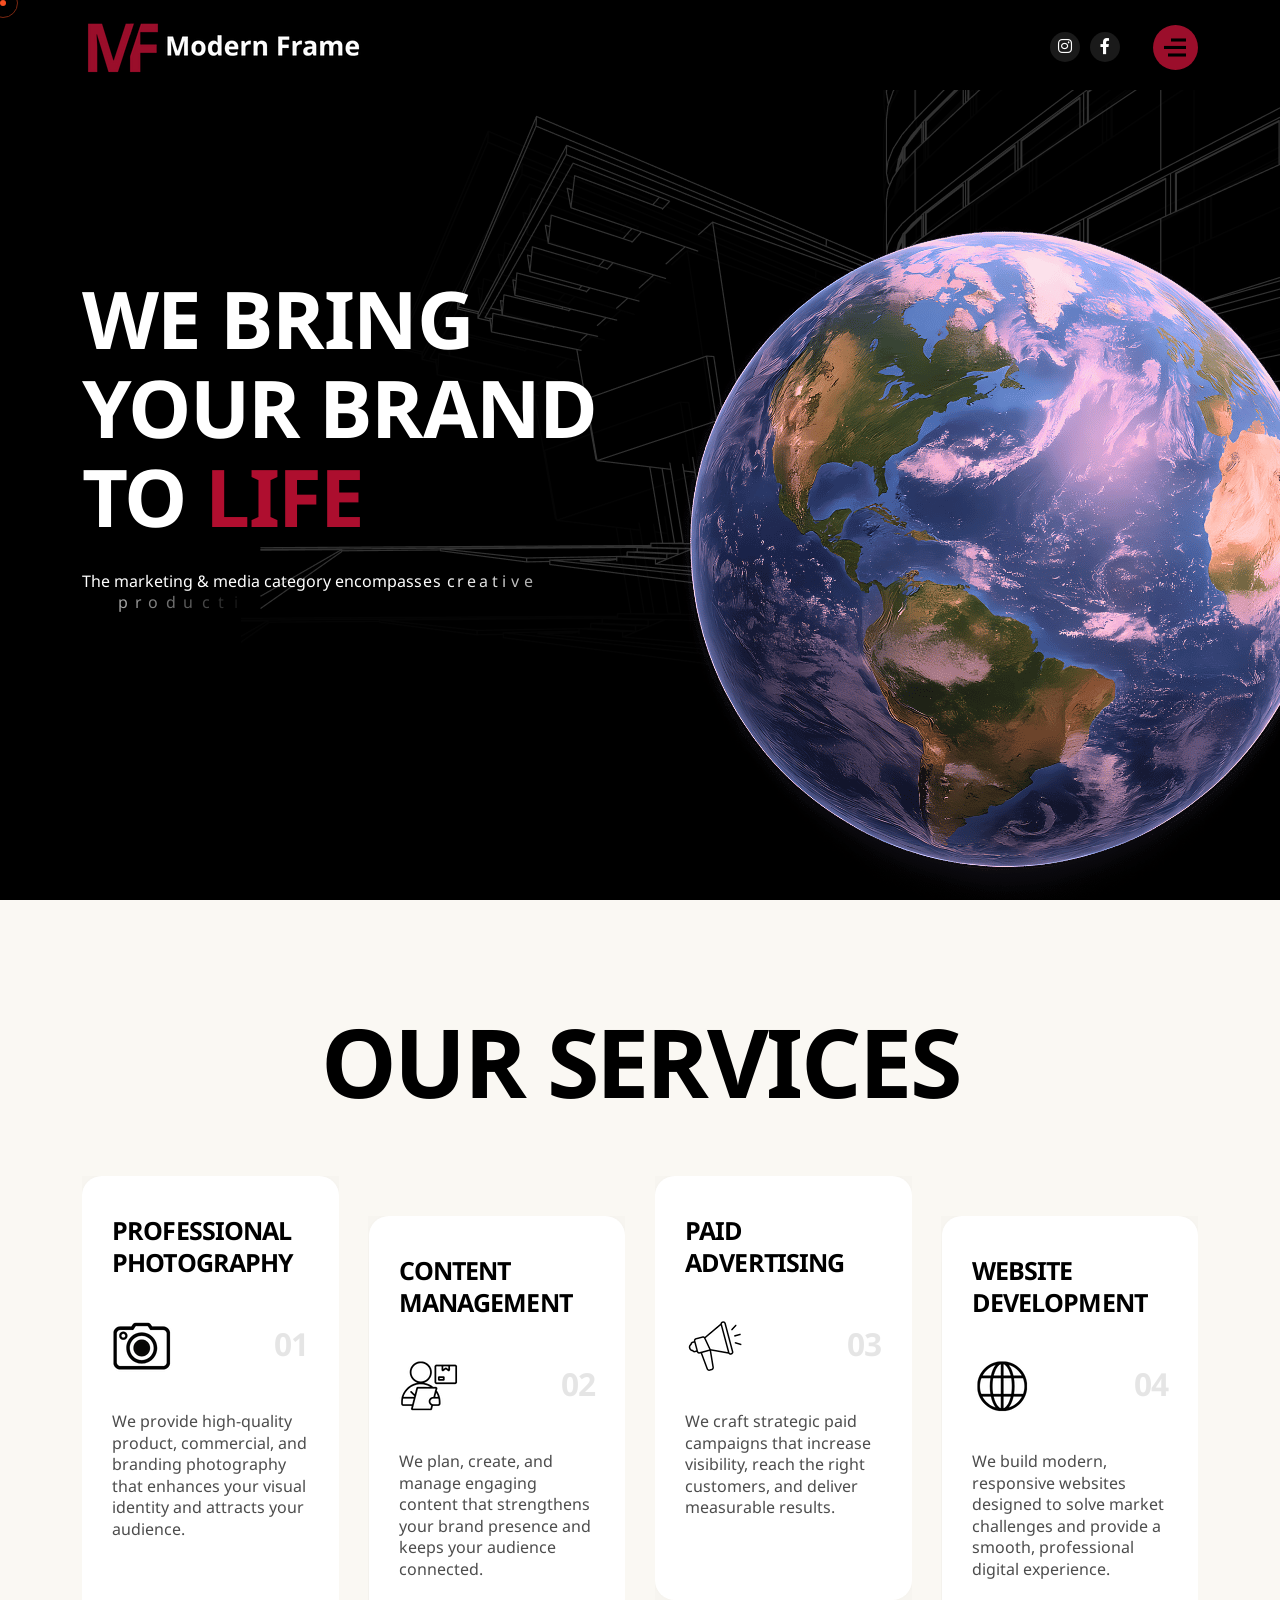
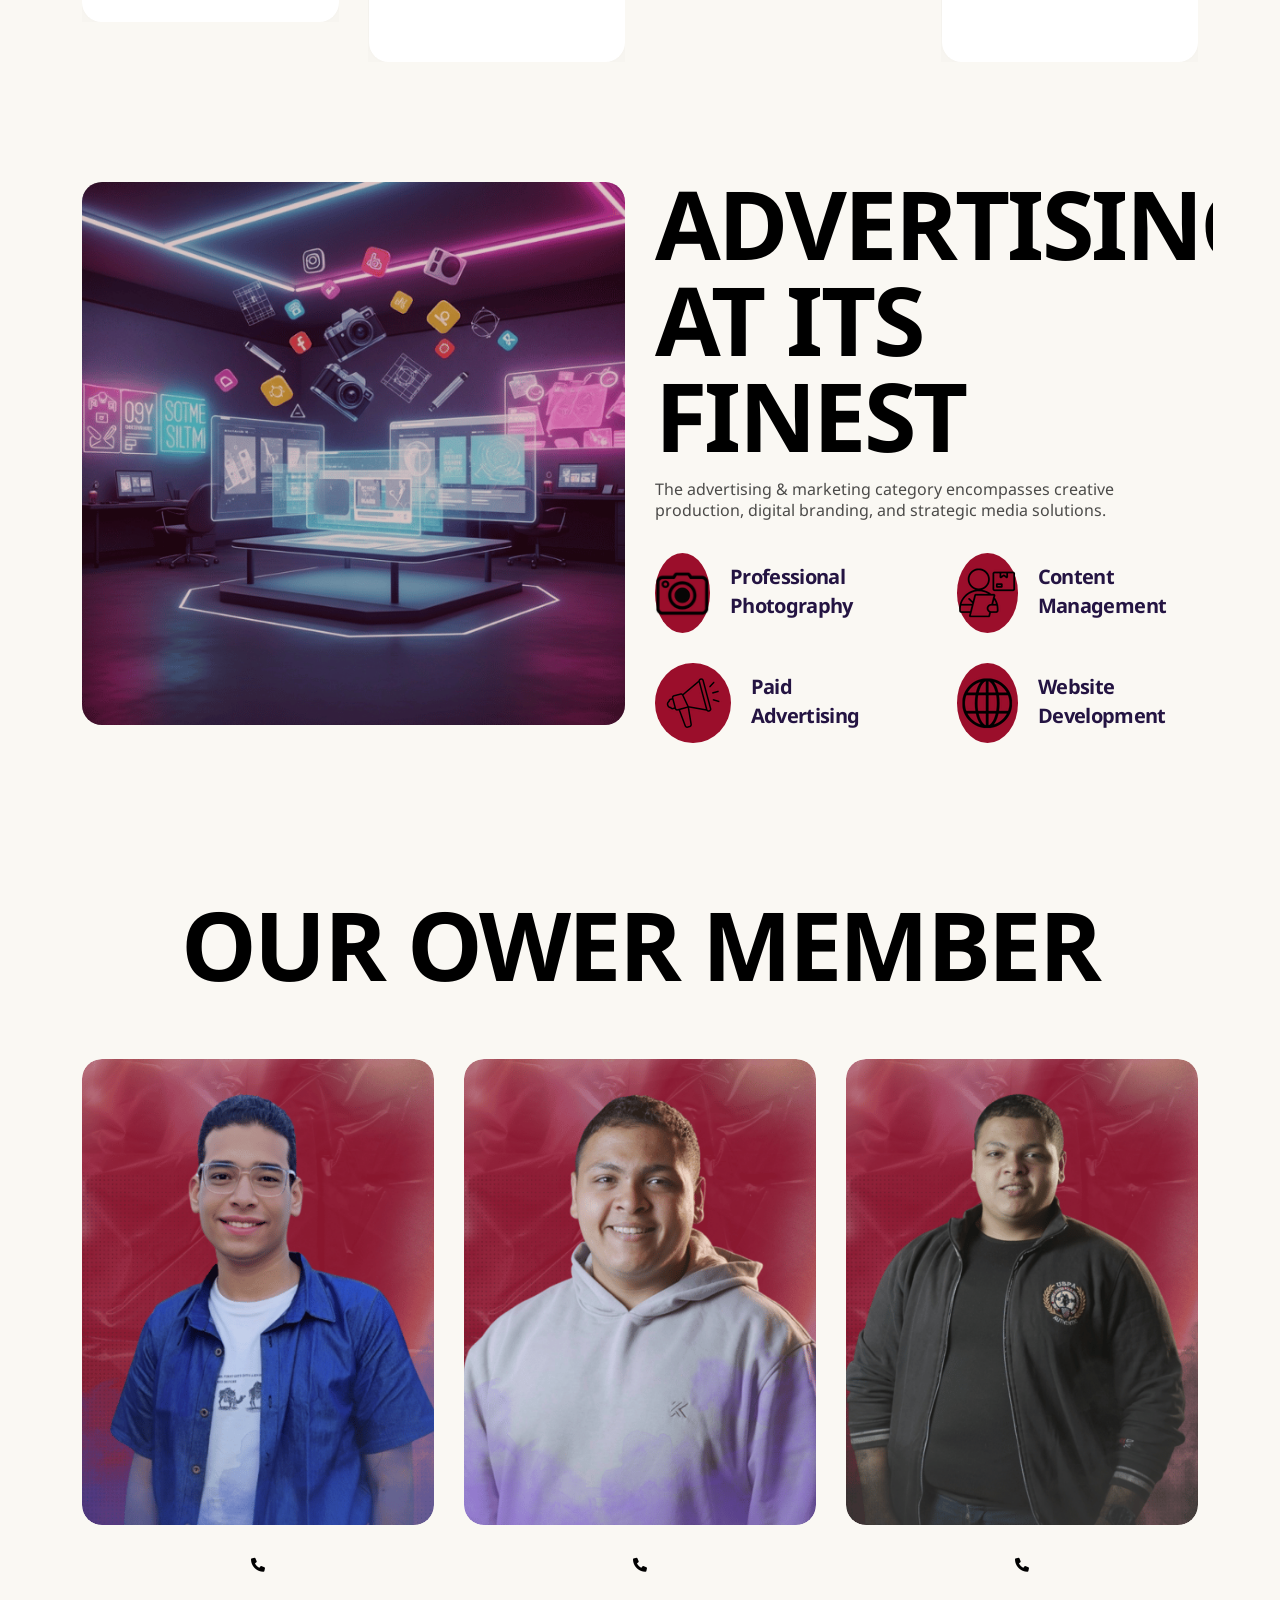
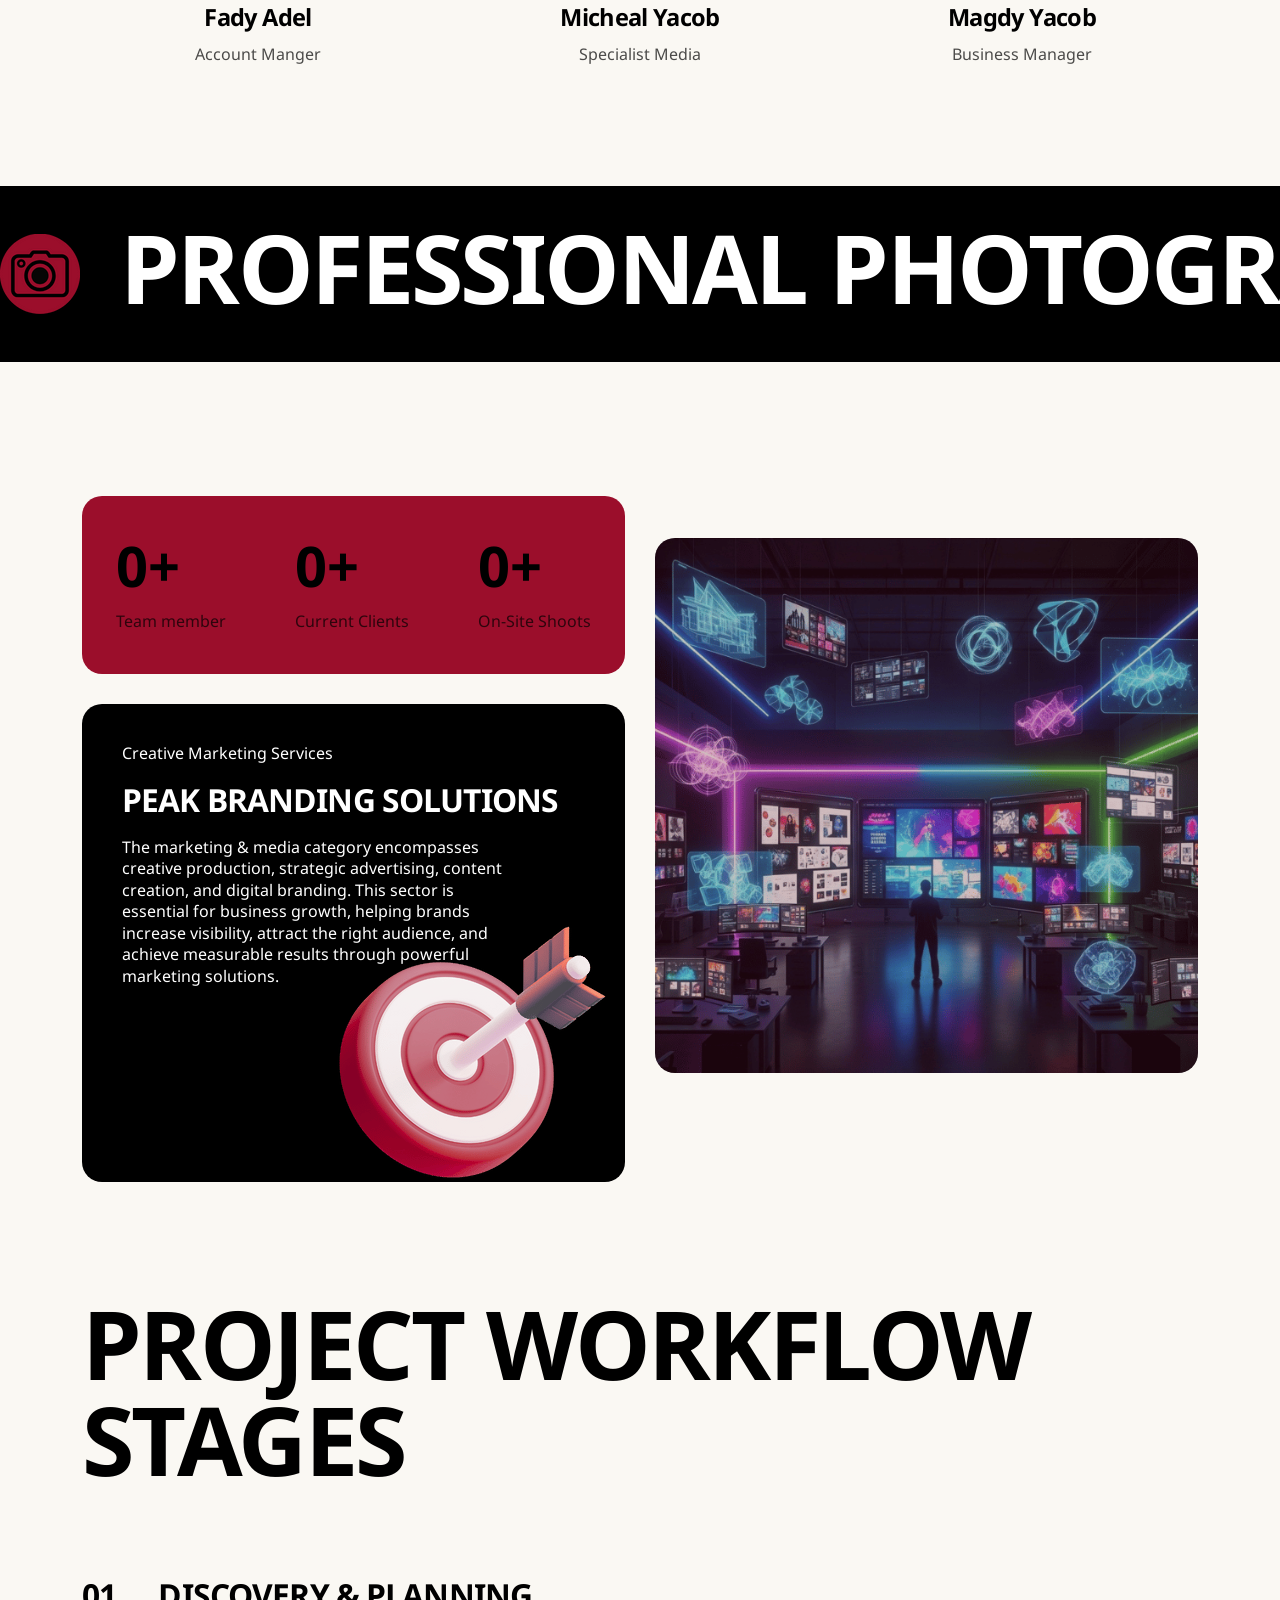
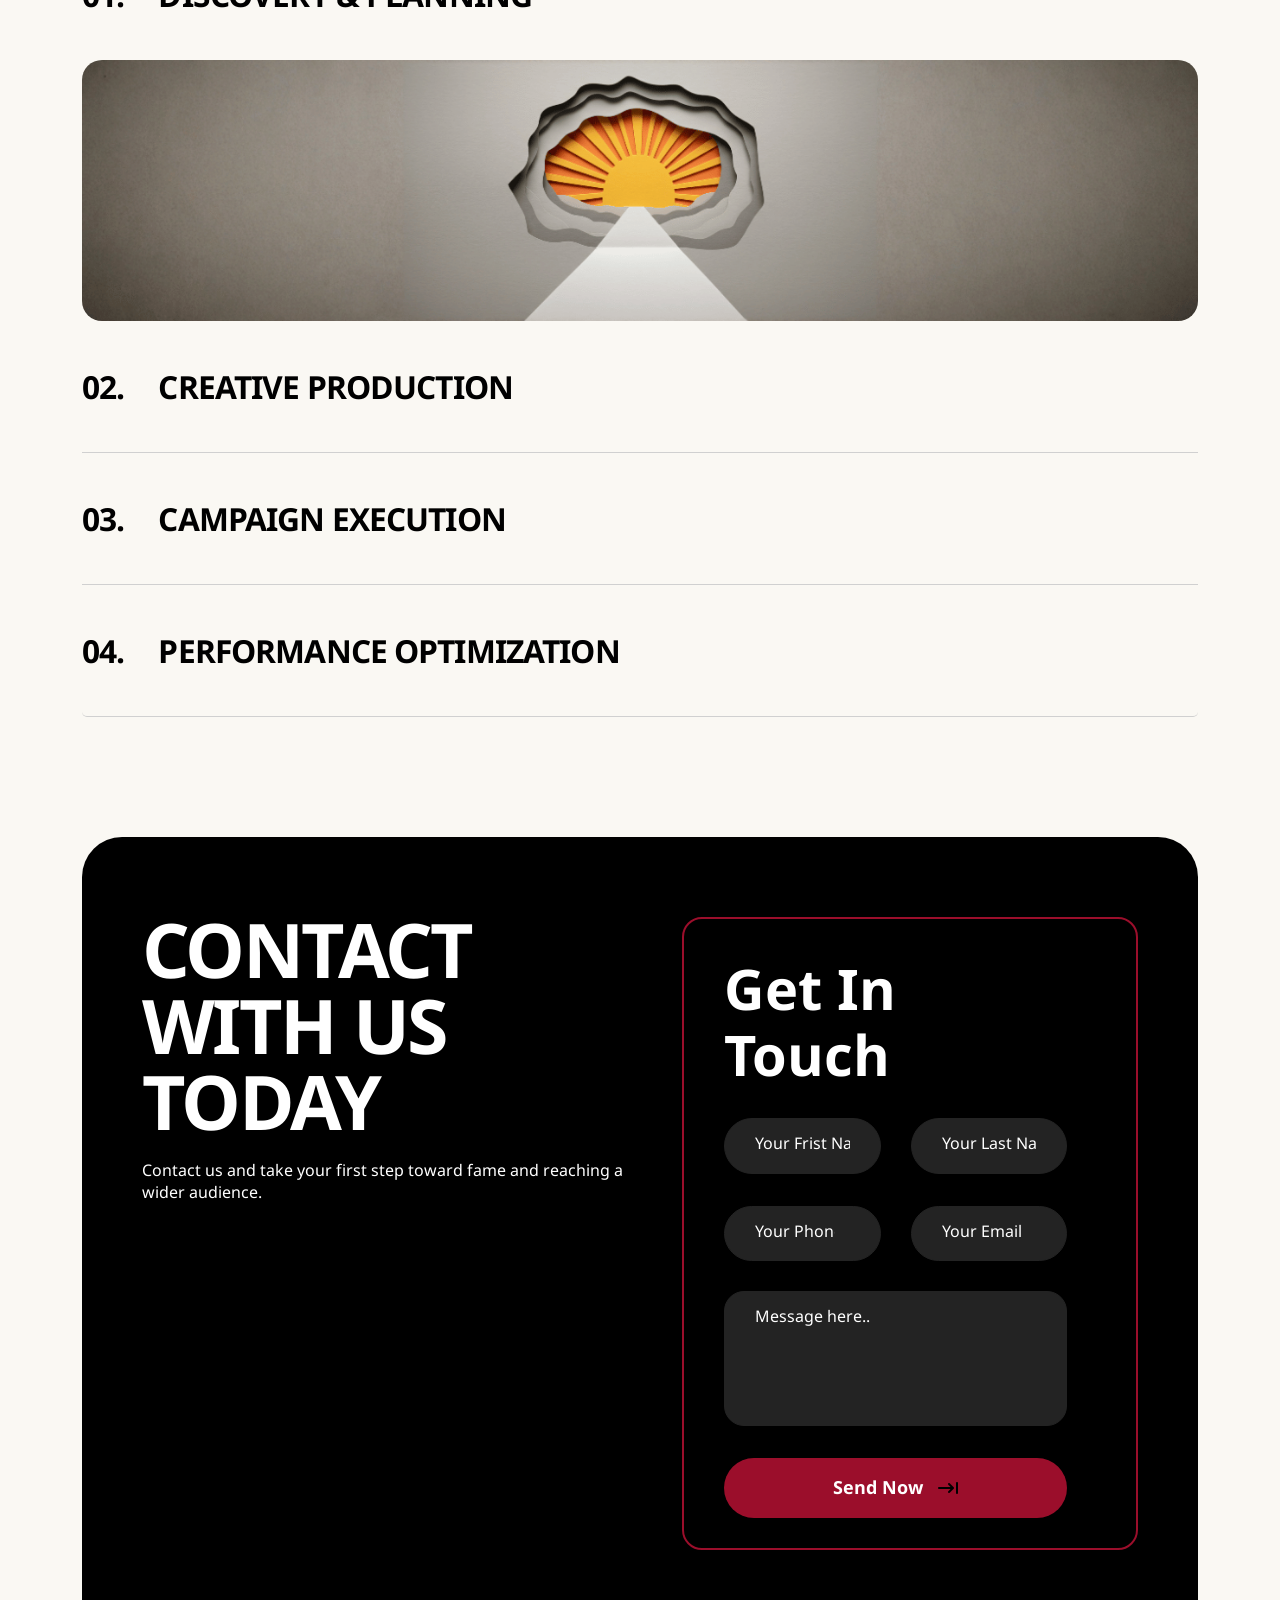
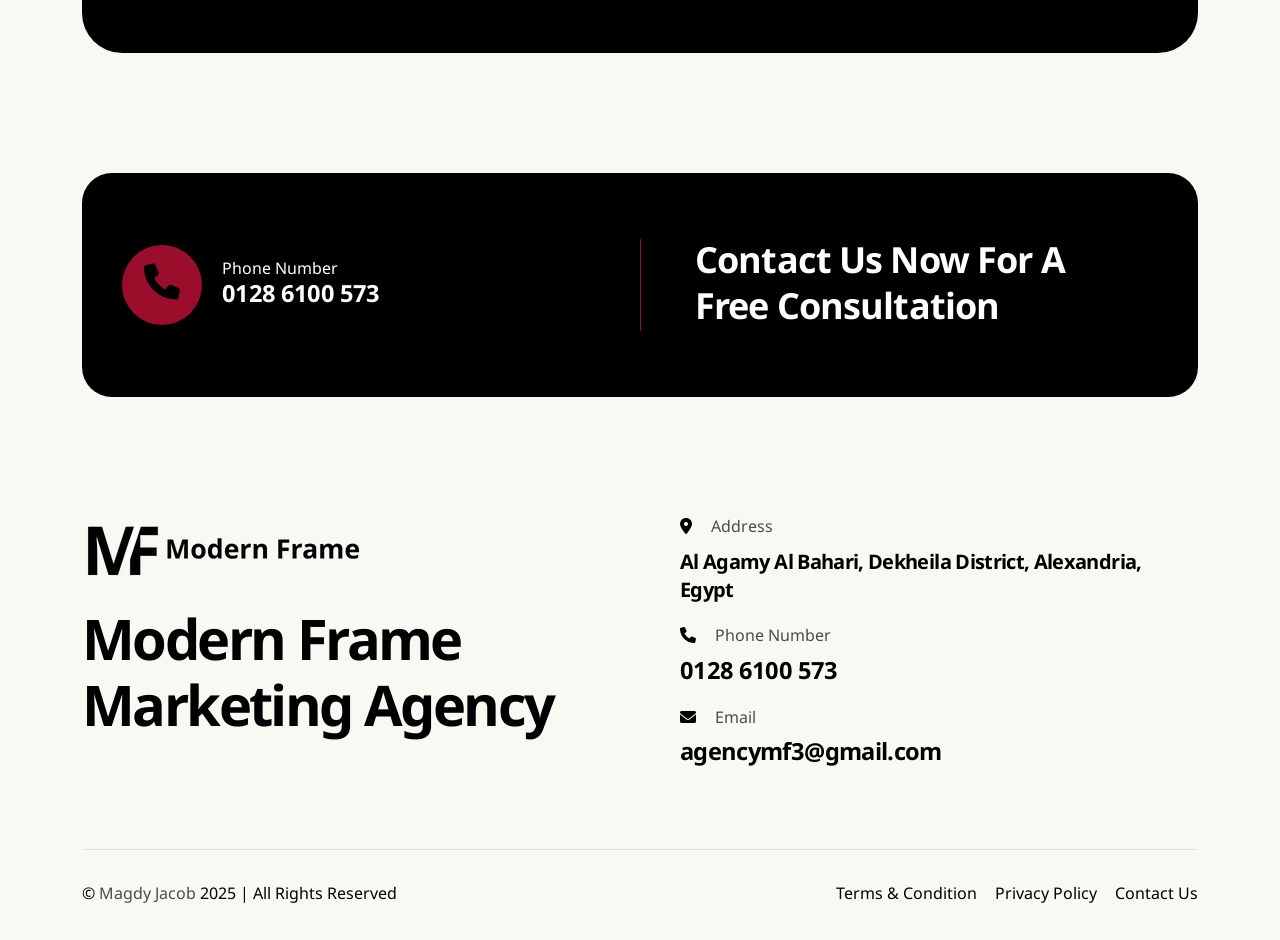
==== commit 4f698f3a: "update" ====
--- a/index.html
+++ b/index.html
@@ -10,7 +10,7 @@
     <meta name="author" content="mugli">
     <meta name="description" content="Buildra - Construction Figma Template">
     <!-- ======== Page title ============ -->
-    <title>Pyrion - Factory & Industry Figma Template</title>
+    <title>M&F Modern Frame</title>
     <!--<< Favcion >>-->
     <link rel="shortcut icon" href="assets/images/favicon.png">
     <!--<< Bootstrap min.css >>-->
@@ -31,51 +31,6 @@
 
 <body>
 
-    <!-- Preloader Start -->
-    <div id="preloader" class="preloader">
-        <div class="animation-preloader">
-            <div class="spinner">
-            </div>
-            <div class="txt-loading">
-                <span data-text-preloader="P" class="letters-loading">
-                    P
-                </span>
-                <span data-text-preloader="Y" class="letters-loading">
-                    Y
-                </span>
-                <span data-text-preloader="R" class="letters-loading">
-                    R
-                </span>
-                <span data-text-preloader="I" class="letters-loading">
-                    I
-                </span>
-                <span data-text-preloader="O" class="letters-loading">
-                    O
-                </span>
-                <span data-text-preloader="N" class="letters-loading">
-                    N
-                </span>
-            </div>
-            <p class="text-center">Loading</p>
-        </div>
-        <div class="loader">
-            <div class="row">
-                <div class="col-3 loader-section section-left">
-                    <div class="bg"></div>
-                </div>
-                <div class="col-3 loader-section section-left">
-                    <div class="bg"></div>
-                </div>
-                <div class="col-3 loader-section section-right">
-                    <div class="bg"></div>
-                </div>
-                <div class="col-3 loader-section section-right">
-                    <div class="bg"></div>
-                </div>
-            </div>
-        </div>
-    </div>
-
     <!-- Mouse Cursor Start -->
     <div class="mouse-cursor cursor-outer"></div>
     <div class="mouse-cursor cursor-inner"></div>
@@ -103,9 +58,7 @@
                         </div>
                     </div>
                     <p class="text d-none d-xl-block">
-                        Nullam dignissim, ante scelerisque the is euismod fermentum odio
-                        sem semper the is erat, a feugiat leo urna eget eros. Duis Aenean
-                        a imperdiet risus.
+                        Our agency delivers creative solutions that blend high-quality photography, unique designs, and effective paid advertising to help brands grow. With a dedicated team focused on solving market challenges, we craft websites that strengthen presence and drive results. We work to expand your reach, engage the right audience, and support your business with smart, modern marketing strategies.
                     </p>
                     <div class="mobile-menu fix mb-3"></div>
                     <div class="offcanvas__contact">
@@ -116,7 +69,7 @@
                                     <i class="fal fa-map-marker-alt"></i>
                                 </div>
                                 <div class="offcanvas__contact-text">
-                                    <a target="_blank" href="#">Main Street, Melbourne, Australia</a>
+                                    <a target="_blank" href="#">Al Agamy Al Bahari, Dekheila District, Alexandria, Egypt</a>
                                 </div>
                             </li>
                             <li class="d-flex align-items-center">
@@ -124,37 +77,24 @@
                                     <i class="fal fa-envelope"></i>
                                 </div>
                                 <div class="offcanvas__contact-text">
-                                    <a href="mailto:info@example.com"><span
-                                            class="mailto:info@example.com">info@example.com</span></a>
+                                    <a href="mailto:agencymf3@gmail.com"><span
+                                            class="mailto:info@example.com">agencymf3@gmail.com</span></a>
                                 </div>
                             </li>
-                            <li class="d-flex align-items-center">
-                                <div class="offcanvas__contact-icon mr-15">
-                                    <i class="fal fa-clock"></i>
-                                </div>
-                                <div class="offcanvas__contact-text">
-                                    <a target="_blank" href="#">Mod-friday, 09am -05pm</a>
-                                </div>
-                            </li>
+                            
                             <li class="d-flex align-items-center">
                                 <div class="offcanvas__contact-icon mr-15">
                                     <i class="far fa-phone"></i>
                                 </div>
                                 <div class="offcanvas__contact-text">
-                                    <a href="tel:+11002345909">+11002345909</a>
+                                    <a href="tel:01286100573">0128 6100 573</a>
                                 </div>
                             </li>
                         </ul>
-                        <div class="header-button mt-4">
-                            <div class="btn-wrapper">
-                                <a class="gt-btn style2 gt-btn-icon-2" href="#">Get a Quote</a>
-                            </div>
-                        </div>
+                        
                         <div class="social-icon d-flex align-items-center">
-                            <a href="#"><i class="fab fa-facebook-f"></i></a>
-                            <a href="#"><i class="fab fa-twitter"></i></a>
-                            <a href="#"><i class="fab fa-youtube"></i></a>
-                            <a href="#"><i class="fab fa-linkedin-in"></i></a>
+                            <a href="https://www.facebook.com/profile.php?id=61582843405067"><i class="fab fa-facebook-f"></i></a>
+                            <a href="https://www.instagram.com/agencymf3/"><i class="fab fa-instagram"></i></a>
                         </div>
                     </div>
                 </div>
@@ -176,126 +116,7 @@
                                 </a>
                             </div>
                         </div>
-                        <div class="header-middle">
-                            <div class="mean__menu-wrapper">
-                                <div class="main-menu">
-                                    <nav id="mobile-menu">
-                                        <ul>
-                                            <li class="has-dropdown active menu-thumb">
-                                                <a href="#">
-                                                    Home
-                                                    <i class="fas fa-angle-down"></i>
-                                                </a>
-                                                <ul class="submenu has-homemenu">
-                                                    <li>
-                                                        <div class="homemenu-items">
-                                                            <div class="homemenu">
-                                                                <div class="homemenu-thumb">
-                                                                    <img src="assets/images/header/headerThumb1_1.png"
-                                                                        alt="img">
-                                                                    <div class="demo-button">
-                                                                        <a class="theme-btn" href="index.html">
-                                                                            Multi Page
-                                                                        </a>
-                                                                        <a class="theme-btn" href="index.html"
-                                                                            target="_blank">
-                                                                            One Page
-                                                                        </a>
-                                                                    </div>
-                                                                </div>
-                                                                <div class="homemenu-content text-center">
-                                                                    <h4 class="homemenu-title">Home 01</h4>
-                                                                </div>
-                                                            </div>
-                                                            <div class="homemenu">
-                                                                <div class="homemenu-thumb mb-15">
-                                                                    <img src="assets/images/header/headerThumb1_2.png"
-                                                                        alt="img">
-                                                                    <div class="demo-button">
-                                                                        <a class="theme-btn" href="index-two.html">
-                                                                            Multi Page
-                                                                        </a>
-                                                                        <a class="theme-btn" href="index-two.html"
-                                                                            target="_blank">
-                                                                            One Page
-                                                                        </a>
-                                                                    </div>
-                                                                </div>
-                                                                <div class="homemenu-content text-center">
-                                                                    <h4 class="homemenu-title">Home 02</h4>
-                                                                </div>
-                                                            </div>
-                                                        </div>
-                                                    </li>
-                                                </ul>
-                                            </li>
-                                            <li class="has-dropdown active d-xl-none">
-                                                <a href="index.html" class="border-none">
-                                                    Home
-                                                    <i class="fa-regular fa-plus"></i>
-                                                </a>
-                                                <ul class="submenu">
-                                                    <li><a href="index.html">Home 01</a></li>
-                                                    <li><a href="index-two.html">Home 02</a></li>
-                                                </ul>
-                                            </li>
-                                            <li>
-                                                <a href="services.html">
-                                                    Services
-                                                    <i class="fas fa-angle-down"></i>
-                                                </a>
-                                                <ul class="submenu">
-                                                    <li><a href="services.html">Services</a></li>
-                                                    <li>
-                                                        <a href="service-details.html">Service Details</a>
-                                                    </li>
-                                                </ul>
-                                            </li>
-                                            <li class="has-dropdown">
-                                                <a href="projects.html">
-                                                    Projects
-                                                    <i class="fas fa-angle-down"></i>
-                                                </a>
-                                                <ul class="submenu">
-                                                    <li>
-                                                        <a href="projects.html">Projects</a>
-                                                    </li>
-                                                    <li>
-                                                        <a href="project-details.html">Project Details</a>
-                                                    </li>
-                                                </ul>
-                                            </li>
-                                            <li>
-                                                <a href="blog.html">
-                                                    Blog
-                                                    <i class="fas fa-angle-down"></i>
-                                                </a>
-                                                <ul class="submenu">
-                                                    <li><a href="blog.html">Blog</a></li>
-                                                    <li>
-                                                        <a href="blog-details.html">Blog Details</a>
-                                                    </li>
-                                                </ul>
-                                            </li>
-                                            <li class="has-dropdown">
-                                                <a href="#">
-                                                    Page
-                                                    <i class="fas fa-angle-down"></i>
-                                                </a>
-                                                <ul class="submenu">
-                                                    <li><a href="about.html">About</a></li>
-                                                    <li><a href="team.html">Team</a></li>
-                                                    <li><a href="team-single.html">Team Single</a></li>
-                                                </ul>
-                                            </li>
-                                            <li>
-                                                <a href="contact.html">Contact</a>
-                                            </li>
-                                        </ul>
-                                    </nav>
-                                </div>
-                            </div>
-                        </div>
+                        
                         <div class="header-right d-flex justify-content-end align-items-center">
                             <!-- <div class="header-button">
                                 <div class="btn-wrapper">
@@ -304,26 +125,15 @@
                             </div> -->
                             <div class="header-social-icon">
                                 <ul>
-                                    <li><a href="#"><i class="fa-brands fa-instagram"></i></a></li>
-                                    <li><a href="#"><i class="fa-brands fa-linkedin-in"></i></a></li>
-                                    <li>
-                                        <a href="#">
-                                            <svg xmlns="http://www.w3.org/2000/svg" width="16" height="16"
-                                                viewBox="0 0 16 16" fill="none">
-                                                <path
-                                                    d="M9.52217 6.77491L15.4785 0H14.0671L8.89516 5.88256L4.76437 0H0L6.24656 8.89547L0 16H1.41155L6.87321 9.78782L11.2356 16H16L9.52183 6.77491H9.52217ZM7.58887 8.97384L6.95596 8.08805L1.92015 1.03974H4.0882L8.15216 6.72795L8.78507 7.61374L14.0677 15.0075H11.8997L7.58887 8.97418V8.97384Z"
-                                                    fill="white" />
-                                            </svg>
-                                        </a>
-                                    </li>
-                                    <li><a href="#"><i class="fa-brands fa-facebook-f"></i></a></li>
+                                    <li><a href="https://www.instagram.com/agencymf3/"><i class="fa-brands fa-instagram"></i></a></li>
+                                    <li><a href="https://www.facebook.com/profile.php?id=61582843405067"><i class="fa-brands fa-facebook-f"></i></a></li>
                                 </ul>
                             </div>
                             <div class="header__canvas__hamburger">
                                 <div class="sidebar__toggle">
                                     <svg xmlns="http://www.w3.org/2000/svg" width="45" height="45" viewBox="0 0 45 45"
                                         fill="none">
-                                        <rect width="45" height="45" rx="22.5" fill="#FFB26E" />
+                                        <rect width="45" height="45" rx="22.5" fill="#9b0e2b" />
                                         <line x1="11" y1="22.4615" x2="33" y2="22.4615" stroke="black"
                                             stroke-width="3.07701" />
                                         <path d="M15 30H33" stroke="black" stroke-width="3.07701" />
@@ -356,17 +166,14 @@
                         <div class="col-xl-6">
                             <div class="intro-left-part">
                                 <div class="intro-title">
-                                    <h2>Quality is the Crafted Goods <span class="title-big-text">Manufactur</span>
+                                    <h2>We Bring Your Brand to  <span class="title-big-text">Life</span>
                                     </h2>
-                                    <p class="ct-char-animation">The industry & factory category encompasses the
-                                        production, manufacturing,
-                                        and industry & factory category
+                                    <p class="ct-char-animation">The marketing & media category encompasses creative production, digital advertising,
+                                        and innovative branding solutions that elevate businesses.
                                     </p>
                                 </div>
-                                <div class="intro-btn-content wow fadeInUp" data-wow-delay=".5s">
-                                    <div class="btn-wrapper">
-                                        <a class="gt-btn style1 gt-btn-icon-1 " href="#">Read More</a>
-                                    </div>
+                                <!-- <div class="intro-btn-content wow fadeInUp" data-wow-delay=".5s">
+                                    
                                     <div class="video-btn">
                                         <a class="play-btn popup-video"
                                             href="https://www.youtube.com/watch?v=f2Gzr8sAGB8">
@@ -374,7 +181,7 @@
                                             <h4>Play Now</h4>
                                         </a>
                                     </div>
-                                </div>
+                                </div> -->
                             </div>
                         </div>
                         <div class="col-xl-6">
@@ -395,73 +202,60 @@
                 <div class="container">
                     <div class="title-section style1">
                         <div class="title-content">
-                            <h2 class="text-load">Our New Services</h2>
+                            <h2 class="text-load">Our Services</h2>
                         </div>
                     </div>
                     <div class="row">
                         <div class="col-xl-3 col-lg-6">
                             <div class="service-card style1 img-custom-anim-left wow fadeInUp" data-wow-delay=".5s">
                                 <div class="content">
-                                    <h3><a href="service-details.html">Efficiently an Innovating </a></h3>
+                                    <h3>Professional Photography</h3>
                                     <div class="icon-box">
-                                        <img src="assets/images/icon/servicesIcon1_1.png" alt="icon">
+                                        <img src="assets/images/icon/servicesIcon3_1.png" alt="icon">
                                         <span>01</span>
                                     </div>
-                                    <p>The industry & factory and the category encompasses</p>
-                                </div>
-                                <div class="btn-wrapper">
-                                    <a class="gt-btn style2 gt-btn-icon-2 " href="service-details.html">Read
-                                        More
-                                    </a>
-                                </div>
+                                    <p>We provide high-quality product, commercial, and branding photography that enhances your visual identity and attracts your audience.</p>
+                                </div>
+                                
                             </div>
                         </div>
                         <div class="col-xl-3 col-lg-6">
                             <div class="service-card style1 img-custom-anim-left wow fadeInUp" data-wow-delay=".5s">
                                 <div class="content">
-                                    <h3><a href="service-details.html">Factory Genius Services</a></h3>
+                                    <h3>Content Management</h3>
                                     <div class="icon-box">
-                                        <img src="assets/images/icon/servicesIcon1_2.png" alt="icon">
+                                        <img src="assets/images/icon/servicesIcon3_2.png" alt="icon">
                                         <span>02</span>
                                     </div>
-                                    <p>The industry & factory and the category encompasses</p>
-                                </div>
-                                <div class="btn-wrapper">
-                                    <a class="gt-btn style2 gt-btn-icon-2 " href="service-details.html">Read
-                                        More</a>
-                                </div>
+                                    <p>We plan, create, and manage engaging content that strengthens your brand presence and keeps your audience connected.</p>
+                                </div>
+                                
                             </div>
                         </div>
                         <div class="col-xl-3 col-lg-6">
                             <div class="service-card style1 img-custom-anim-left wow fadeInUp" data-wow-delay=".5s">
                                 <div class="content">
-                                    <h3> <a href="service-details.html">Manu faXcel Solutions</a></h3>
+                                    <h3>Paid Advertising</h3>
                                     <div class="icon-box">
-                                        <img src="assets/images/icon/servicesIcon1_3.png" alt="icon">
+                                        <img src="assets/images/icon/servicesIcon3_3.png" alt="icon">
                                         <span>03</span>
                                     </div>
-                                    <p>The industry & factory and the category encompasses</p>
-                                </div>
-                                <div class="btn-wrapper">
-                                    <a class="gt-btn style2 gt-btn-icon-2 " href="service-details.html">Read
-                                        More</a>
-                                </div>
+                                    <p>We craft strategic paid campaigns that increase visibility, reach the right customers, and deliver measurable results.</p>
+                                </div>
+                                
                             </div>
                         </div>
                         <div class="col-xl-3 col-lg-6">
                             <div class="service-card style1 img-custom-anim-left wow fadeInUp" data-wow-delay=".5s">
                                 <div class="content">
-                                    <h3> <a href="service-details.html">Machin Works Services</a></h3>
+                                    <h3>Website Development</h3>
                                     <div class="icon-box">
-                                        <img src="assets/images/icon/servicesIcon1_4.png" alt="icon">
+                                        <img src="assets/images/icon/servicesIcon3_4.png" alt="icon">
                                         <span>04</span>
                                     </div>
-                                    <p>The industry & factory and the category encompasses</p>
-                                </div>
-                                <div class="btn-wrapper">
-                                    <a class="gt-btn style2 gt-btn-icon-2 " href="service-details.html">Read
-                                        More</a>
-                                </div>
+                                    <p>We build modern, responsive websites designed to solve market challenges and provide a smooth, professional digital experience.</p>
+                                </div>
+                                
                             </div>
                         </div>
                     </div>
@@ -482,11 +276,7 @@
                                             <img src="assets/images/about/aboutThumb1_1.png" alt="Thumb">
                                             <div class="overlay"></div>
                                         </div>
-                                        <a href="https://www.youtube.com/watch?v=f2Gzr8sAGB8"
-                                            class="play-btn popup-video">
-                                            <i class=" fa-sharp fa-solid fa-play"></i>
-                                        </a>
-                                        <h3>About Us</h3>
+                                        
                                     </div>
                                 </div>
                             </div>
@@ -494,52 +284,47 @@
                         <div class="col-xl-6 img-custom-anim-right wow fadeInUp" data-wow-delay=".5s">
                             <div class="title-section style2">
                                 <div class="title-content">
-                                    <h2>Craf Quality Products</h2>
+                                    <h2>Advertising at Its Finest</h2>
                                     <p>
-                                        The industry & factory category encompasses the production, manufacturing a
-                                        and processing of goods. This sector is essential for economic
+                                        The advertising & marketing category encompasses creative production, digital branding, and strategic media solutions.
                                     </p>
                                 </div>
                             </div>
                             <div class="about-widget">
                                 <div class="single-widget">
                                     <div class="icon-box">
-                                        <img src="assets/images/icon/aboutIcon1_1.png" alt="icon">
+                                        <img src="assets/images/icon/servicesIcon3_1.png" alt="icon">
                                     </div>
                                     <div class="content">
-                                        <h4>Peak Solutions</h4>
+                                        <h4>Professional Photography</h4>
                                     </div>
                                 </div>
                                 <div class="single-widget">
                                     <div class="icon-box">
-                                        <img src="assets/images/icon/aboutIcon1_2.png" alt="icon">
+                                        <img src="assets/images/icon/servicesIcon3_2.png" alt="icon">
                                     </div>
                                     <div class="content">
-                                        <h4>Industrial Solutions</h4>
+                                        <h4>Content Management</h4>
                                     </div>
                                 </div>
                                 <div class="single-widget">
                                     <div class="icon-box">
-                                        <img src="assets/images/icon/aboutIcon1_3.png" alt="icon">
+                                        <img src="assets/images/icon/servicesIcon3_3.png" alt="icon">
                                     </div>
                                     <div class="content">
-                                        <h4>Tech Solutions</h4>
+                                        <h4>Paid Advertising</h4>
                                     </div>
                                 </div>
                                 <div class="single-widget">
                                     <div class="icon-box">
-                                        <img src="assets/images/icon/aboutIcon1_4.png" alt="icon">
+                                        <img src="assets/images/icon/servicesIcon3_4.png" alt="icon">
                                     </div>
                                     <div class="content">
-                                        <h4>Skill Craft Service</h4>
-                                    </div>
-                                </div>
-                            </div>
-                            <div class="btn-wrapper">
-                                <a class="gt-btn style3 gt-btn-icon-1 " href="service-details.html">Read
-                                    More
-                                </a>
-                            </div>
+                                        <h4>Website Development</h4>
+                                    </div>
+                                </div>
+                            </div>
+                            
                         </div>
                     </div>
                 </div>
@@ -552,7 +337,7 @@
                 <div class="container">
                     <div class="title-section style1">
                         <div class="title-content wow slideInDown" data-wow-delay=".4s" data-wow-duration="2s">
-                            <h2>Our Team MEMBER</h2>
+                            <h2>Our Ower MEMBER</h2>
                         </div>
                     </div>
                     <div class="row gy-5">
@@ -572,11 +357,11 @@
                                     </div>
                                 </div>
                                 <div class="icon">
-                                    <i class="fa-light fa-share-nodes"></i>
-                                </div>
-                                <div class="content">
-                                    <h4><a href="team-single.html">Kathryn Murphy</a></h4>
-                                    <p>Web Designer</p>
+                                    <a href="tel:01284576153"><i class="fa-light fa-phone"></i></a>
+                                </div>
+                                <div class="content">
+                                    <h4><a href="https://fadyadel.netlify.app/">Fady Adel</a></h4>
+                                    <p>Account Manger</p>
                                 </div>
                             </div>
                         </div>
@@ -588,7 +373,7 @@
                                     </div>
                                     <div class="thumb-social-info">
                                         <ul>
-                                            <li><a href="#"><i class="fa-brands fa-facebook-f"></i></a></li>
+                                            <li><a href="https://www.facebook.com/micheal.jacob.396717"><i class="fa-brands fa-facebook-f"></i></a></li>
                                             <li><a href="#"><i class="fa-brands fa-twitter"></i></a></li>
                                             <li><a href="#"><i class="fa-brands fa-linkedin-in"></i></a></li>
                                             <li><a href="#"><i class="fa-brands fa-instagram"></i></a></li>
@@ -596,11 +381,11 @@
                                     </div>
                                 </div>
                                 <div class="icon">
-                                    <i class="fa-light fa-share-nodes"></i>
-                                </div>
-                                <div class="content">
-                                    <h4><a href="team-single.html">Darrell Steward</a></h4>
-                                    <p>Medical Assistant</p>
+                                    <a href="tel:01271431291"><i class="fa-light fa-phone"></i></a>
+                                </div>
+                                <div class="content">
+                                    <h4><a href="https://michealjacob.netlify.app/">Micheal Yacob</a></h4>
+                                    <p>Specialist Media</p>
                                 </div>
                             </div>
                         </div>
@@ -612,19 +397,19 @@
                                     </div>
                                     <div class="thumb-social-info">
                                         <ul>
-                                            <li><a href="#"><i class="fa-brands fa-facebook-f"></i></a></li>
-                                            <li><a href="#"><i class="fa-brands fa-twitter"></i></a></li>
-                                            <li><a href="#"><i class="fa-brands fa-linkedin-in"></i></a></li>
-                                            <li><a href="#"><i class="fa-brands fa-instagram"></i></a></li>
+                                            <li><a href="https://www.facebook.com/magdy.jacob.703737/"><i class="fa-brands fa-facebook-f"></i></a></li>
+                                            <li><a href="https://github.com/magdy-jacob"><i class="fa-brands fa-github"></i></a></li>
+                                            <li><a href="www.linkedin.com/in/magdyjacob"><i class="fa-brands fa-linkedin-in"></i></a></li>
+                                            <li><a href="https://www.instagram.com/magdyjacob6/"><i class="fa-brands fa-instagram"></i></a></li>
                                         </ul>
                                     </div>
                                 </div>
                                 <div class="icon">
-                                    <i class="fa-light fa-share-nodes"></i>
-                                </div>
-                                <div class="content">
-                                    <h4><a href="team-single.html">Courtney Henry</a></h4>
-                                    <p>Dog Trainer</p>
+                                    <a href="tel:01286100573"><i class="fa-light fa-phone"></i></a>
+                                </div>
+                                <div class="content">
+                                    <h4><a href="https://magdy-jacob.netlify.app/">Magdy Yacob</a></h4>
+                                    <p>Business Manager</p>
                                 </div>
                             </div>
                         </div>
@@ -639,40 +424,40 @@
                 <div class="scrolling-wrap bg-2">
                     <div class="comm">
                         <div><img src="assets/images/icon/textSliderIcon1_1.png" alt="img"></div>
-                        <div class="cmn-textslide-1">Industrial</div>
+                        <div class="cmn-textslide-1">Professional Photography</div>
                         <div><img src="assets/images/icon/textSliderIcon1_2.png" alt="img"></div>
-                        <div class="cmn-textslide-2">Factory</div>
+                        <div class="cmn-textslide-2">Content Management</div>
                         <div><img src="assets/images/icon/textSliderIcon1_3.png" alt="img"></div>
-                        <div class="cmn-textslide-1">Concrete & Foundation Work</div>
+                        <div class="cmn-textslide-1">Paid Advertising</div>
+                        <div><img src="assets/images/icon/textSliderIcon1_4.png" alt="img"></div>
+                        <div class="cmn-textslide-2">Website Development</div>
+                        <div><img src="assets/images/icon/textSliderIcon1_1.png" alt="img"></div>
+                        <div class="cmn-textslide-1">Professional Photography</div>
                         <div><img src="assets/images/icon/textSliderIcon1_2.png" alt="img"></div>
-                        <div class="cmn-textslide-2">General Contracting</div>
-                        <div><img src="assets/images/icon/textSliderIcon1_1.png" alt="img"></div>
-                        <div class="cmn-textslide-1">Industrial</div>
-                        <div><img src="assets/images/icon/textSliderIcon1_2.png" alt="img"></div>
-                        <div class="cmn-textslide-2">Factory</div>
+                        <div class="cmn-textslide-2">Content Management</div>
                         <div><img src="assets/images/icon/textSliderIcon1_3.png" alt="img"></div>
-                        <div class="cmn-textslide-1">Concrete & Foundation Work</div>
-                        <div><img src="assets/images/icon/textSliderIcon1_2.png" alt="img"></div>
-                        <div class="cmn-textslide-2">General Contracting</div>
+                        <div class="cmn-textslide-1">Paid Advertising</div>
+                        <div><img src="assets/images/icon/textSliderIcon1_4.png" alt="img"></div>
+                        <div class="cmn-textslide-2">Website Development</div>
 
                     </div>
                     <div class="comm">
                         <div><img src="assets/images/icon/textSliderIcon1_1.png" alt="img"></div>
-                        <div class="cmn-textslide-1">Industrial</div>
+                        <div class="cmn-textslide-1">Professional Photography</div>
                         <div><img src="assets/images/icon/textSliderIcon1_2.png" alt="img"></div>
-                        <div class="cmn-textslide-2">Factory</div>
+                        <div class="cmn-textslide-2">Content Management</div>
                         <div><img src="assets/images/icon/textSliderIcon1_3.png" alt="img"></div>
-                        <div class="cmn-textslide-1">Concrete & Foundation Work</div>
+                        <div class="cmn-textslide-1">Paid Advertising</div>
+                        <div><img src="assets/images/icon/textSliderIcon1_4.png" alt="img"></div>
+                        <div class="cmn-textslide-2">Website Development</div>
+                        <div><img src="assets/images/icon/textSliderIcon1_1.png" alt="img"></div>
+                        <div class="cmn-textslide-1">Professional Photography</div>
                         <div><img src="assets/images/icon/textSliderIcon1_2.png" alt="img"></div>
-                        <div class="cmn-textslide-2">General Contracting</div>
-                        <div><img src="assets/images/icon/textSliderIcon1_1.png" alt="img"></div>
-                        <div class="cmn-textslide-1">Industrial</div>
-                        <div><img src="assets/images/icon/textSliderIcon1_2.png" alt="img"></div>
-                        <div class="cmn-textslide-2">Factory</div>
+                        <div class="cmn-textslide-2">Content Management</div>
                         <div><img src="assets/images/icon/textSliderIcon1_3.png" alt="img"></div>
-                        <div class="cmn-textslide-1">Concrete & Foundation Work</div>
-                        <div><img src="assets/images/icon/textSliderIcon1_2.png" alt="img"></div>
-                        <div class="cmn-textslide-2">General Contracting</div>
+                        <div class="cmn-textslide-1">Paid Advertising</div>
+                        <div><img src="assets/images/icon/textSliderIcon1_4.png" alt="img"></div>
+                        <div class="cmn-textslide-2">Website Development</div>
                     </div>
                 </div>
             </div>
@@ -687,16 +472,16 @@
                             <div class="bento-left-part img-custom-anim-left wow fadeInUp" data-wow-delay=".5s">
                                 <div class="counter">
                                     <div class="counter-item">
-                                        <span class="counters-item">140</span><span>+</span>
+                                        <span class="counters-item">3</span><span>+</span>
                                         <p>Team member</p>
                                     </div>
                                     <div class="counter-item">
-                                        <span class="counters-item">40</span><span>+</span>
-                                        <p>Winning award</p>
+                                        <span class="counters-item">4</span><span>+</span>
+                                        <p>Current Clients</p>
                                     </div>
                                     <div class="counter-item">
-                                        <span class="counters-item">2</span><span>K+</span>
-                                        <p>Client review</p>
+                                        <span class="counters-item">9</span><span>+</span>
+                                        <p>On-Site Shoots</p>
                                     </div>
                                 </div>
                                 <div class="bento-service">
@@ -705,18 +490,16 @@
                                     </div>
                                     <div class="content">
                                         <div class="sub-title">
-                                            <p>Skill Craft Services</p>
+                                            <p>Creative Marketing Services</p>
                                         </div>
-                                        <h3>Factory Peak Solutions</h3>
-                                        <p>The industry & factory category encompasses the production,
-                                            manufacturing, and processing of goods. This sector is essential for
-                                            economic growth, providing jobs and creating
+                                        <h3>Peak Branding Solutions</h3>
+                                        <p>
+                                            The marketing & media category encompasses creative production, strategic advertising,
+                                            content creation, and digital branding. This sector is essential for business growth,
+                                            helping brands increase visibility, attract the right audience, and achieve measurable
+                                            results through powerful marketing solutions.
                                         </p>
-                                        <div class="btn-wrapper">
-                                            <a class="gt-btn style5  gt-btn-icon-1 " href="service-details.html">Read
-                                                More
-                                            </a>
-                                        </div>
+                                        
                                     </div>
                                 </div>
                             </div>
@@ -728,14 +511,7 @@
                                         <img src="assets/images/bento/bentoThumb1_2.png" alt="Thumb">
                                         <div class="overlay"></div>
                                     </div>
-                                    <div class="thumb-content">
-                                        <h3>Empowering Industrial Growth Quality</h3>
-                                        <div class="btn-wrapper">
-                                            <a class="gt-btn style4 gt-btn-icon-2 " href="service-details.html">Read
-                                                More
-                                            </a>
-                                        </div>
-                                    </div>
+                                    
                                 </div>
                             </div>
                         </div>
@@ -750,7 +526,7 @@
                 <div class="container">
                     <div class="title-section style4">
                         <div class="title-content">
-                            <h2>Explore Large Project</h2>
+                            <h2>Project Workflow Stages</h2>
                         </div>
                     </div>
                     <div class="accordion style1" id="accordionExample">
@@ -759,18 +535,16 @@
                                 <button class="accordion-button" type="button" data-bs-toggle="collapse"
                                     data-bs-target="#collapseOne" aria-expanded="true" aria-controls="collapseOne">
                                     <div class="title">
-                                        <span>01.</span> <span>Manu Faxcel Solutions</span>
-                                    </div>
-                                    <a href="project-details.html" class="view-more">View More <i
-                                            class="fa-solid fa-arrow-right-long-to-line"></i>
-                                    </a>
+                                        <span>01.</span> <span>Discovery & Planning</span>
+                                    </div>
+                                    
                                 </button>
                             </h2>
                             <div id="collapseOne" class="accordion-collapse collapse show"
                                 data-bs-parent="#accordionExample">
                                 <div class="accordion-body">
-                                    <a href="project-details.html">
-                                        <img src="assets/images/project/projectThumb1_2.png" alt="Factory Image">
+                                    <a href="">
+                                        <img src="assets/images/project/projectThumb1_1.png" alt="Factory Image">
                                     </a>
                                 </div>
                             </div>
@@ -780,17 +554,15 @@
                                 <button class="accordion-button collapsed" type="button" data-bs-toggle="collapse"
                                     data-bs-target="#collapseTwo" aria-expanded="false" aria-controls="collapseTwo">
                                     <div class="title">
-                                        <span>02.</span> <span>Factory Pro Solutions</span>
-                                    </div>
-                                    <a href="project-details.html" class="view-more">View More <i
-                                            class="fa-solid fa-arrow-right-long-to-line"></i>
-                                    </a>
+                                        <span>02.</span> <span>Creative Production</span>
+                                    </div>
+                                    
                                 </button>
                             </h2>
                             <div id="collapseTwo" class="accordion-collapse collapse"
                                 data-bs-parent="#accordionExample">
                                 <div class="accordion-body">
-                                    <a href="project-details.html">
+                                    <a href="">
                                         <img src="assets/images/project/projectThumb1_2.png" alt="Factory Image">
                                     </a>
                                 </div>
@@ -801,18 +573,16 @@
                                 <button class="accordion-button collapsed" type="button" data-bs-toggle="collapse"
                                     data-bs-target="#collapseThree" aria-expanded="false" aria-controls="collapseThree">
                                     <div class="title">
-                                        <span>03.</span> <span>Factory Genius Services</span>
-                                    </div>
-                                    <a href="project-details.html" class="view-more">View More <i
-                                            class="fa-solid fa-arrow-right-long-to-line"></i>
-                                    </a>
+                                        <span>03.</span> <span>Campaign Execution</span>
+                                    </div>
+                                    
                                 </button>
                             </h2>
                             <div id="collapseThree" class="accordion-collapse collapse"
                                 data-bs-parent="#accordionExample">
                                 <div class="accordion-body">
-                                    <a href="project-details.html">
-                                        <img src="assets/images/project/projectThumb1_2.png" alt="Factory Image">
+                                    <a href="">
+                                        <img src="assets/images/project/projectThumb1_3.png" alt="Factory Image">
                                     </a>
                                 </div>
                             </div>
@@ -822,150 +592,17 @@
                                 <button class="accordion-button collapsed" type="button" data-bs-toggle="collapse"
                                     data-bs-target="#collapseFour" aria-expanded="false" aria-controls="collapseFour">
                                     <div class="title">
-                                        <span>04.</span> <span>industry Forge Innovations</span>
-                                    </div>
-                                    <a href="project-details.html" class="view-more">View More <i
-                                            class="fa-solid fa-arrow-right-long-to-line"></i>
-                                    </a>
+                                        <span>04.</span> <span>Performance Optimization</span>
+                                    </div>
+                                    
                                 </button>
                             </h2>
                             <div id="collapseFour" class="accordion-collapse collapse"
                                 data-bs-parent="#accordionExample">
                                 <div class="accordion-body">
-                                    <a href="project-details.html">
-                                        <img src="assets/images/project/projectThumb1_2.png" alt="Factory Image">
+                                    <a href="">
+                                        <img src="assets/images/project/projectThumb1_4.png" alt="Factory Image">
                                     </a>
-                                </div>
-                            </div>
-                        </div>
-                    </div>
-                </div>
-            </div>
-        </div>
-
-        <!-- Testimonial Section S T A R T  -->
-        <div class="testimonial-section padding-bottom240 fix">
-            <div class="testimonial-wrapper style1">
-                <div class="container">
-                    <div class="title-section style1">
-                        <div class="title-content wow slideInDown" data-wow-offset="1" data-wow-delay=".5s">
-                            <h2>Clients Testimonial</h2>
-                        </div>
-                    </div>
-                    <div class="swiper testi-style3-active">
-                        <div class="swiper-wrapper">
-                            <div class="swiper-slide">
-                                <div class="testimonial-card style1 wow fadeInRight" data-wow-delay=".8s"
-                                    data-wow-duration="4s">
-                                    <div class="card-top-part">
-                                        <div class="content">
-                                            <h4>Kathryn Murphy</h4>
-                                            <p>Manager</p>
-                                        </div>
-                                        <div class="icon">
-                                            <svg xmlns="http://www.w3.org/2000/svg" width="60" height="60"
-                                                viewBox="0 0 60 60" fill="none">
-                                                <path
-                                                    d="M12.8571 33.787H0.5L0.5 9.07275L25.2143 9.07275L25.2143 34.169L16.8338 50.9298H5.09466L13.3043 34.5106L13.6662 33.787H12.8571ZM47.1429 33.787L34.7857 33.787V9.07275L59.5 9.07275V34.169L51.1195 50.9298H39.3804L47.5901 34.5106L47.9519 33.787H47.1429Z"
-                                                    stroke="#FFB26E" />
-                                            </svg>
-                                        </div>
-                                    </div>
-                                    <div class="highlight">
-                                        <p>The industry encompasses the an production, manufacturing, and processing
-                                            of goods. This sector is essential for economic</p>
-                                    </div>
-                                </div>
-                            </div>
-                            <div class="swiper-slide">
-                                <div class="testimonial-card style1 wow fadeInRight" data-wow-delay=".6s"
-                                    data-wow-duration="3s">
-                                    <div class="card-top-part">
-                                        <div class="content">
-                                            <h4>Kathryn Murphy</h4>
-                                            <p>Manager</p>
-                                        </div>
-                                        <div class="icon">
-                                            <svg xmlns="http://www.w3.org/2000/svg" width="60" height="60"
-                                                viewBox="0 0 60 60" fill="none">
-                                                <path
-                                                    d="M12.8571 33.787H0.5L0.5 9.07275L25.2143 9.07275L25.2143 34.169L16.8338 50.9298H5.09466L13.3043 34.5106L13.6662 33.787H12.8571ZM47.1429 33.787L34.7857 33.787V9.07275L59.5 9.07275V34.169L51.1195 50.9298H39.3804L47.5901 34.5106L47.9519 33.787H47.1429Z"
-                                                    stroke="#FFB26E" />
-                                            </svg>
-                                        </div>
-                                    </div>
-                                    <div class="highlight">
-                                        <p>The industry encompasses the an production, manufacturing, and processing
-                                            of goods. This sector is essential for economic</p>
-                                    </div>
-                                </div>
-                            </div>
-                            <div class="swiper-slide">
-                                <div class="testimonial-card style1 wow fadeInRight" data-wow-delay=".4s"
-                                    data-wow-duration="4s">
-                                    <div class="card-top-part">
-                                        <div class="content">
-                                            <h4>Kathryn Murphy</h4>
-                                            <p>Manager</p>
-                                        </div>
-                                        <div class="icon">
-                                            <svg xmlns="http://www.w3.org/2000/svg" width="60" height="60"
-                                                viewBox="0 0 60 60" fill="none">
-                                                <path
-                                                    d="M12.8571 33.787H0.5L0.5 9.07275L25.2143 9.07275L25.2143 34.169L16.8338 50.9298H5.09466L13.3043 34.5106L13.6662 33.787H12.8571ZM47.1429 33.787L34.7857 33.787V9.07275L59.5 9.07275V34.169L51.1195 50.9298H39.3804L47.5901 34.5106L47.9519 33.787H47.1429Z"
-                                                    stroke="#FFB26E" />
-                                            </svg>
-                                        </div>
-                                    </div>
-                                    <div class="highlight">
-                                        <p>The industry encompasses the an production, manufacturing, and processing
-                                            of goods. This sector is essential for economic</p>
-                                    </div>
-                                </div>
-                            </div>
-                        </div>
-                    </div>
-                    <div class="arrow-btn style2 text-end">
-                        <button data-slider-prev="#testimonialSliderOne" class="slider-arrow slider-prev"><i
-                                class="fa-solid fa-arrow-left"></i></button>
-                        <button data-slider-next="#testimonialSliderOne" class="slider-arrow slider-next"><i
-                                class="fa-solid fa-arrow-right"></i></button>
-                    </div>
-                </div>
-            </div>
-        </div>
-
-        <!-- MeLogo Section    S T A R T -->
-        <div class="brand-logo-section padding-bottom120 fix">
-            <div class="container">
-                <div class="brand-logo-wrapper style1 wow slideInDown" data-wow-offset="1" data-wow-delay=".5s">
-                    <div class="slider-area">
-                        <div class="swiper brand-active">
-                            <div class="swiper-wrapper">
-                                <div class="swiper-slide">
-                                    <div class="brand-logo">
-                                        <img src="assets/images/brand/brandLogo1_1.png" alt="logi">
-                                    </div>
-                                </div>
-                                <div class="swiper-slide">
-                                    <div class="brand-logo">
-                                        <img src="assets/images/brand/brandLogo1_2.png" alt="logi">
-                                    </div>
-                                </div>
-                                <div class="swiper-slide">
-                                    <div class="brand-logo">
-                                        <img src="assets/images/brand/brandLogo1_3.png" alt="logi">
-                                    </div>
-                                </div>
-                                <div class="swiper-slide">
-                                    <div class="brand-logo">
-                                        <img src="assets/images/brand/brandLogo1_4.png" alt="logi">
-                                    </div>
-                                </div>
-                                <div class="swiper-slide">
-                                    <div class="brand-logo">
-                                        <img src="assets/images/brand/brandLogo1_5.png" alt="logi">
-                                    </div>
                                 </div>
                             </div>
                         </div>
@@ -984,15 +621,13 @@
                                 <div class="title-content">
                                     <h2>Contact With Us Today</h2>
                                     <p>
-                                        The industry encompasses the an production, manufacturing, and
-                                        processing of
-                                        goods. This sector is essential
+                                        Contact us and take your first step toward fame and reaching a wider audience.
                                     </p>
                                 </div>
                             </div>
                             <div class="map">
                                 <iframe
-                                    src="https://www.google.com/maps/embed?pb=!1m18!1m12!1m3!1d116833.83187882077!2d90.33728802520291!3d23.78097572833174!2m3!1f0!2f0!3f0!3m2!1i1024!2i768!4f13.1!3m3!1m2!1s0x3755b8b087026b81%3A0x8fa563bbdd5904c2!2sDhaka!5e0!3m2!1sen!2sbd!4v1731405888417!5m2!1sen!2sbd"
+                                    src="https://www.google.com/maps/embed?pb=!1m17!1m12!1m3!1d3416.2828218349146!2d29.773515355526737!3d31.101870430553866!2m3!1f0!2f0!3f0!3m2!1i1024!2i768!4f13.1!3m2!1m1!2s!5e0!3m2!1sar!2seg!4v1763147530678!5m2!1sar!2seg"
                                     width="510" height="330" style="border:0; border-radius: 20px;" allowfullscreen=""
                                     loading="lazy" referrerpolicy="no-referrer-when-downgrade"></iframe>
                             </div>
@@ -1000,131 +635,32 @@
                         <div class="message-right-part wow fadeInRight" data-wow-delay=".3s">
                             <div class="contact-form">
                                 <h3>Get In Touch</h3>
-                                <form id="contact-form" action="assets/mail.php" method="post">
+                                <form id="contact-form">
                                     <div class="row gx-30 gy-4">
                                         <div class="col-xl-6">
-                                            <input type="text" name="name" placeholder="Your Name">
+                                            <input type="text" name="namef" placeholder="Your Frist Name">
+                                        </div>
+                                        <div class="col-xl-6">
+                                            <input type="text" name="namel" placeholder="Your Last Name">
+                                        </div>
+                                    </div>
+                                    <!-- Select Option -->
+                                    <div class="row gx-30 gy-4 mt-2 md:mt-0 ">
+                                        <div class="col-xl-6">
+                                            <input type="number" name="phone" placeholder="Your Phone">
                                         </div>
                                         <div class="col-xl-6">
                                             <input type="email" name="email" placeholder="Your Email">
                                         </div>
                                     </div>
-                                    <!-- Select Option -->
-                                    <select>
-                                        <option name="option" disabled selected>Choose an Option</option>
-                                        <option value="option1">Option 1</option>
-                                        <option value="option2">Option 2</option>
-                                    </select>
                                     <textarea name="message" placeholder="Message here.."></textarea>
                                     <div class="btn-wrapper">
-                                        <button class="gt-btn style4 d-inline-block text-center gt-btn-icon-2"
-                                            href="#">Sent
-                                            Now</button>
+                                        <button type="submit" class="gt-btn style4 w-100 d-inline-block text-center gt-btn-icon-2">
+                                            Send Now
+                                        </button>                                        
                                     </div>
                                     <div class="ajax-response"></div>
                                 </form>
-                            </div>
-                        </div>
-                    </div>
-                </div>
-            </div>
-        </div>
-
-        <!-- Blog Section S T A R T  -->
-        <div class="blog-section padding-bottom120 fix">
-            <div class="blog-wrapper style1">
-                <div class="container">
-                    <div class="title-section style1">
-                        <div class="title-content wow slideInDown" data-wow-offset="1" data-wow-delay=".5s">
-                            <h2>Blog And News</h2>
-                        </div>
-                    </div>
-                    <div class="row gy-5">
-                        <div class="col-xl-4 col-lg-4 col-md-4">
-                            <div class="blog-card style1 wow slideInLeft" data-wow-duration="1s" data-wow-delay=".5s">
-                                <div class="thumb-box">
-                                    <div class="thumb">
-                                        <a href="blog-details.html"><img src="assets/images/blog/blogThumb1_1.png"
-                                                alt="thumb"></a>
-                                    </div>
-                                    <div class="thumb-content">
-                                        <h4>10 OCT</h4>
-                                    </div>
-                                </div>
-                                <div class="meta-content">
-                                    <div class="meta">
-                                        <i class="fa-solid fa-user"></i>
-                                        <a href="#">By admin</a>
-                                    </div>
-                                    <div class="meta">
-                                        <i class="fa-solid fa-comment"></i>
-                                        <p>0 Comment</p>
-                                    </div>
-                                </div>
-                                <div class="title-content">
-                                    <h3><a href="blog-details.html">Precision Manu facturing</a></h3>
-                                    <div class="icon">
-                                        <i class="fa-solid fa-arrow-right-long"></i>
-                                    </div>
-                                </div>
-                            </div>
-                        </div>
-                        <div class="col-xl-4 col-lg-4 col-md-4">
-                            <div class="blog-card style1 wow bounceInUp" data-wow-delay=".5s" data-wow-iteration="1">
-                                <div class="thumb-box">
-                                    <div class="thumb">
-                                        <a href="blog-details.html"><img src="assets/images/blog/blogThumb1_2.png"
-                                                alt="thumb"></a>
-                                    </div>
-                                    <div class="thumb-content">
-                                        <h4>10 OCT</h4>
-                                    </div>
-                                </div>
-                                <div class="meta-content">
-                                    <div class="meta">
-                                        <i class="fa-solid fa-user"></i>
-                                        <a href="#">By admin</a>
-                                    </div>
-                                    <div class="meta">
-                                        <i class="fa-solid fa-comment"></i>
-                                        <p>0 Comment</p>
-                                    </div>
-                                </div>
-                                <div class="title-content">
-                                    <h3><a href="blog-details.html">Industrial Growth Quality Crafted</a></h3>
-                                    <div class="icon">
-                                        <i class="fa-solid fa-arrow-right-long"></i>
-                                    </div>
-                                </div>
-                            </div>
-                        </div>
-                        <div class="col-xl-4 col-lg-4 col-md-4">
-                            <div class="blog-card style1 wow slideInRight" data-wow-duration="1s" data-wow-delay=".5s">
-                                <div class="thumb-box">
-                                    <div class="thumb">
-                                        <a href="blog-details.html"><img src="assets/images/blog/blogThumb1_3.png"
-                                                alt="thumb"></a>
-                                    </div>
-                                    <div class="thumb-content">
-                                        <h4>10 OCT</h4>
-                                    </div>
-                                </div>
-                                <div class="meta-content">
-                                    <div class="meta">
-                                        <i class="fa-solid fa-user"></i>
-                                        <a href="#">By admin</a>
-                                    </div>
-                                    <div class="meta">
-                                        <i class="fa-solid fa-comment"></i>
-                                        <p>0 Comment</p>
-                                    </div>
-                                </div>
-                                <div class="title-content">
-                                    <h3><a href="blog-details.html">Empowering Goods Manufacturing</a></h3>
-                                    <div class="icon">
-                                        <i class="fa-solid fa-arrow-right-long"></i>
-                                    </div>
-                                </div>
                             </div>
                         </div>
                     </div>
@@ -1143,17 +679,13 @@
                             </div>
                             <div class="contact-meta">
                                 <p>Phone Number</p>
-                                <h4><a href="tel:0123456789101">012 345 678 9101</a></h4>
+                                <h4><a href="tel:01286100573">0128 6100 573</a></h4>
                             </div>
                         </div>
                         <div class="cta-title">
-                            <h3>Lets Request A Schedule For Factory</h3>
-                        </div>
-                        <div class="btn-wrapper">
-                            <a class="gt-btn style4 gt-btn-icon-2 " href="service-details.html">Read
-                                More
-                            </a>
-                        </div>
+                            <h3>Contact us now for a free consultation</h3>
+                        </div>
+                        
                     </div>
                 </div>
             </div>
@@ -1170,84 +702,9 @@
                             <img src="assets/images/logo/footerLogo1_1.png" alt="Thumb">
                         </div>
                         <div class="title">
-                            <h2>The industry & factory the production</h2>
-                        </div>
-                        <div class="header-main">
-                            <div class="header-middle">
-                                <div class="mean__menu-wrapper">
-                                    <div class="main-menu">
-                                        <nav class="mobile-menu">
-                                            <ul>
-                                                <li>
-                                                    <a href="index.html">
-                                                        Home
-                                                        <i class="fas fa-angle-down"></i>
-                                                    </a>
-                                                    <ul class="submenu">
-                                                        <li><a href="index.html">HomeOne</a></li>
-                                                        <li>
-                                                            <a href="home2.html">HomeTwo</a>
-                                                        </li>
-                                                    </ul>
-                                                </li>
-                                                <li>
-                                                    <a href="services.html">
-                                                        Services
-                                                        <i class="fas fa-angle-down"></i>
-                                                    </a>
-                                                    <ul class="submenu">
-                                                        <li><a href="services.html">Services</a></li>
-                                                        <li>
-                                                            <a href="service-details.html">Service Details</a>
-                                                        </li>
-                                                    </ul>
-                                                </li>
-                                                <li class="has-dropdown">
-                                                    <a href="shop.html">
-                                                        Projects
-                                                        <i class="fas fa-angle-down"></i>
-                                                    </a>
-                                                    <ul class="submenu">
-                                                        <li>
-                                                            <a href="projects.html">Projects</a>
-                                                        </li>
-                                                        <li>
-                                                            <a href="project-details.html">Project Details</a>
-                                                        </li>
-                                                    </ul>
-                                                </li>
-                                                <li>
-                                                    <a href="blog.html">
-                                                        Blog
-                                                        <i class="fas fa-angle-down"></i>
-                                                    </a>
-                                                    <ul class="submenu">
-                                                        <li><a href="blog.html">Blog</a></li>
-                                                        <li>
-                                                            <a href="blog-details.html">Blog Details</a>
-                                                        </li>
-                                                    </ul>
-                                                </li>
-                                                <li class="has-dropdown">
-                                                    <a href="#">
-                                                        Page
-                                                        <i class="fas fa-angle-down"></i>
-                                                    </a>
-                                                    <ul class="submenu">
-                                                        <li><a href="about.html">About</a></li>
-                                                        <li><a href="team.html">Team</a></li>
-                                                        <li><a href="team-single.html">Team Single</a></li>
-                                                    </ul>
-                                                </li>
-                                                <li>
-                                                    <a href="contact.html">Contact</a>
-                                                </li>
-                                            </ul>
-                                        </nav>
-                                    </div>
-                                </div>
-                            </div>
-                        </div>
+                            <h2>Modern Frame Marketing Agency</h2>
+                        </div>
+                        
                     </div>
                     <div class="single-widget wow fadeInRight" data-wow-delay=".3s">
                         <div class="footer-contact-menu">
@@ -1256,7 +713,7 @@
                                     <p><i class="fa-solid fa-location-dot"></i>Address</p>
                                 </div>
                                 <div class="content">
-                                    <h4>66 Broklyant,New India</h4>
+                                    <h4>Al Agamy Al Bahari, Dekheila District, Alexandria, Egypt</h4>
                                 </div>
                             </div>
                             <div class="contact-item">
@@ -1264,7 +721,7 @@
                                     <p><i class="fa-solid fa-phone"></i>Phone Number </p>
                                 </div>
                                 <div class="content">
-                                    <a href="tel:0123456789101">012 345 678 9101</a>
+                                    <a href="tel:01286100573">0128 6100 573</a>
                                 </div>
                             </div>
                             <div class="contact-item">
@@ -1272,7 +729,7 @@
                                     <p><i class="fa-solid fa-envelope"></i>Email</p>
                                 </div>
                                 <div class="content-item">
-                                    <a href="mailto:abcd@gmail.com">abcd@gmail.com</a>
+                                    <a href="mailto:agencymf3@gmail.com">agencymf3@gmail.com</a>
                                 </div>
                             </div>
                         </div>
@@ -1284,12 +741,12 @@
             <div class="container">
                 <div class="footer-bottom-wrapper style1 d-flex align-items-center justify-content-between">
                     <p class="wow fadeInLeft" data-wow-delay=".3s">
-                        © <a href="index.html">Yoursitename</a> 2024 | All Rights Reserved
+                        © <a href="https://magdy-jacob.netlify.app/">Magdy Jacob</a> 2025 | All Rights Reserved
                     </p>
                     <ul class="footer-services wow fadeInRight" data-wow-delay=".5s">
-                        <li><a href="#">Terms & Condition</a></li>
-                        <li><a href="#">Privacy Policy</a></li>
-                        <li><a href="contact.html">Contact Us</a></li>
+                        <li><a href="">Terms & Condition</a></li>
+                        <li><a href="">Privacy Policy</a></li>
+                        <li><a href="">Contact Us</a></li>
                     </ul>
                 </div>
             </div>
@@ -1298,7 +755,7 @@
 
 
 
-
+    <script src="assets/js/contact.js"></script>
     <!--<< All JS Plugins >>-->
     <script src="assets/js/jquery-3.7.1.min.js"></script>
     <!-- chroma.js -->
@@ -1335,8 +792,6 @@
     <script src="assets/js/wow.min.js"></script>
     <!--<< Main.js >>-->
     <script src="assets/js/main.js"></script>
-    <!--<< ajax-form.js >>-->
-    <script src="assets/ajax-form.js"></script>
 </body>
 
 </html>
--- a/assets/css/main.css
+++ b/assets/css/main.css
@@ -59,12 +59,12 @@
 /*----------------------------------------------
     # All Variables here
 ----------------------------------------------*/
-@import url("https://fonts.googleapis.com/css2?family=Lexend:wght@100..900&family=Space+Grotesk:wght@300..700&display=swap");
+@import url('https://fonts.googleapis.com/css2?family=Noto+Sans+Arabic:wght@100..900&display=swap');
 :root {
   --body: #fff;
   --black: #000;
   --white: #fff;
-  --theme: #FFB26E;
+  --theme: #9b0e2b;
   --theme2: #FAF8F3;
   --header: #241442;
   --title: #131313;
@@ -86,7 +86,7 @@
     Template Default Fonts & Fonts Styles
  ---------------------------------------------- */
 body {
-  font-family: "Lexend", sans-serif;
+  font-family: "Noto Sans Arabic", sans-serif;
   font-size: 16px;
   font-weight: normal;
   line-height: 28px;
@@ -124,7 +124,8 @@
 h4,
 h5,
 h6 {
-  font-family: "Space Grotesk", sans-serif;
+  font-family: "Noto Sans Arabic", sans-serif;
+
   margin: 0px;
   padding: 0;
   color: var(--header);
@@ -143,7 +144,8 @@
 }
 
 h2 {
-  font-family: "Space Grotesk", sans-serif;
+  font-family: "Noto Sans Arabic", sans-serif;
+
   font-size: 95.25px;
   font-weight: 700;
   line-height: 96px;
@@ -162,7 +164,8 @@
 }
 
 h3 {
-  font-family: "Space Grotesk", sans-serif;
+  font-family: "Noto Sans Arabic", sans-serif;
+
   font-size: 31.75px;
   font-weight: 700;
   line-height: 32px;
@@ -176,7 +179,8 @@
 }
 
 h4 {
-  font-family: "Space Grotesk", sans-serif;
+  font-family: "Noto Sans Arabic", sans-serif;
+
   font-size: 23.625px;
   font-weight: 700;
   line-height: 28.8px;
@@ -189,7 +193,8 @@
 }
 
 h5 {
-  font-family: "Space Grotesk", sans-serif;
+  font-family: "Noto Sans Arabic", sans-serif;
+
   font-size: 18px;
   font-weight: 700;
   line-height: 18px;
@@ -202,7 +207,8 @@
 }
 
 h2 a {
-  font-family: "Space Grotesk", sans-serif;
+  font-family: "Noto Sans Arabic", sans-serif;
+
   font-size: 95.25px;
   font-weight: 700;
   line-height: 96px;
@@ -221,7 +227,8 @@
 }
 
 h3 a {
-  font-family: "Space Grotesk", sans-serif;
+  font-family: "Noto Sans Arabic", sans-serif;
+
   font-size: 31.75px;
   font-weight: 700;
   line-height: 32px;
@@ -235,7 +242,8 @@
 }
 
 h4 a {
-  font-family: "Space Grotesk", sans-serif;
+  font-family: "Noto Sans Arabic", sans-serif;
+
   font-size: 23.625px;
   font-weight: 700;
   line-height: 28.8px;
@@ -243,7 +251,8 @@
 }
 
 h5 a {
-  font-family: "Space Grotesk", sans-serif;
+  font-family: "Noto Sans Arabic", sans-serif;
+
   font-size: 18px;
   font-weight: 700;
   line-height: 18px;
@@ -269,7 +278,8 @@
 p {
   margin: 0px;
   transition: all 0.4s ease-in-out;
-  font-family: "Lexend", sans-serif;
+  font-family: "Noto Sans Arabic", sans-serif;
+
   font-size: 16px;
   font-weight: 400;
   line-height: 21.6px;
@@ -281,7 +291,8 @@
 }
 
 span a {
-  font-family: "Lexend", sans-serif;
+  font-family: "Noto Sans Arabic", sans-serif;
+
   font-size: 18px;
   font-style: normal;
   font-weight: 400;
@@ -292,12 +303,21 @@
 /*----------------------------------------------
     # Buttons style here
 ----------------------------------------------*/
+.header-left .logo img{
+  width: 100%;
+}
+@media (max-width: 450px) {
+  .header-left .logo img{
+    width: 80%;
+  }
+}
 .gt-btn.style1 {
   display: inline-block;
   position: relative;
   z-index: 99;
   overflow: hidden;
-  font-family: "Space Grotesk", sans-serif;
+  font-family: "Noto Sans Arabic", sans-serif;
+
   color: var(--white);
   font-size: 18px;
   font-weight: 700;
@@ -355,7 +375,8 @@
   position: relative;
   z-index: 1;
   overflow: hidden;
-  font-family: "Space Grotesk", sans-serif;
+  font-family: "Noto Sans Arabic", sans-serif;
+
   color: var(--black);
   font-size: 18px;
   font-weight: 700;
@@ -413,7 +434,8 @@
   position: relative;
   z-index: 1;
   overflow: hidden;
-  font-family: "Space Grotesk", sans-serif;
+  font-family: "Noto Sans Arabic", sans-serif;
+
   color: var(--white);
   font-size: 18px;
   font-weight: 700;
@@ -471,8 +493,8 @@
   position: relative;
   z-index: 1;
   overflow: hidden;
-  font-family: "Space Grotesk", sans-serif;
-  color: var(--black);
+  font-family: "Noto Sans Arabic", sans-serif;
+  color: var(--white);
   font-size: 18px;
   font-weight: 700;
   line-height: 18px;
@@ -526,7 +548,8 @@
 }
 .gt-btn.style5 {
   color: var(--white);
-  font-family: "Space Grotesk", sans-serif;
+  font-family: "Noto Sans Arabic", sans-serif;
+
   font-size: 18px;
   font-style: normal;
   font-weight: 700;
@@ -550,7 +573,8 @@
 }
 .gt-btn.style6 {
   color: var(--black);
-  font-family: "Space Grotesk", sans-serif;
+  font-family: "Noto Sans Arabic", sans-serif;
+
   font-size: 18px;
   font-style: normal;
   font-weight: 700;
@@ -740,6 +764,12 @@
 .img-custom-anim-right {
   animation: img-anim-right 1.3s forwards cubic-bezier(0.645, 0.045, 0.355, 1) 0.4s;
   opacity: 0;
+}
+
+@media (max-width: 424px) {
+  .bento-wrapper.style1 .bento-right-part .thumb-content{
+    top: 30% !important;
+  }
 }
 
 @keyframes img-anim-right {
@@ -2590,7 +2620,8 @@
   content: attr(data-text-preloader);
   left: 0;
   opacity: 0;
-  font-family: "Space Grotesk", sans-serif;
+  font-family: "Noto Sans Arabic", sans-serif;
+
   position: absolute;
   top: -3px;
   transform: rotateY(-90deg);
@@ -2904,7 +2935,8 @@
 }
 .fancy-box.style1 .item h5 {
   color: var(--title);
-  font-family: "Space Grotesk", sans-serif;
+  font-family: "Noto Sans Arabic", sans-serif;
+
   font-size: 24px;
   font-style: normal;
   font-weight: 700;
@@ -2913,7 +2945,8 @@
 }
 .fancy-box.style1 .item p {
   color: var(--text);
-  font-family: "Lexend", sans-serif;
+  font-family: "Noto Sans Arabic", sans-serif;
+
   font-size: 16px;
   font-style: normal;
   font-weight: 300;
@@ -2936,7 +2969,8 @@
 }
 .fancy-box.style2 .item h4 {
   color: var(--title);
-  font-family: "Space Grotesk", sans-serif;
+  font-family: "Noto Sans Arabic", sans-serif;
+
   font-size: 20px;
   font-style: normal;
   font-weight: 700;
@@ -2945,7 +2979,8 @@
 }
 .fancy-box.style2 .item span {
   color: var(--text);
-  font-family: "Lexend", sans-serif;
+  font-family: "Noto Sans Arabic", sans-serif;
+
   font-size: 16px;
   font-style: normal;
   font-weight: 300;
@@ -2963,7 +2998,8 @@
 }
 .fancy-box.style3 .item h6 {
   color: var(--title);
-  font-family: "Lexend", sans-serif;
+  font-family: "Noto Sans Arabic", sans-serif;
+
   font-size: 18px;
   font-style: normal;
   font-weight: 400;
@@ -2972,7 +3008,8 @@
 }
 .fancy-box.style3 .item span {
   color: var(--title);
-  font-family: "Lexend", sans-serif;
+  font-family: "Noto Sans Arabic", sans-serif;
+
   font-size: 18px;
   font-style: normal;
   font-weight: 300;
@@ -2999,7 +3036,8 @@
 }
 .progress-wrap .progress-meta .title {
   color: var(--theme);
-  font-family: "Space Grotesk", sans-serif;
+  font-family: "Noto Sans Arabic", sans-serif;
+
   font-size: 20px;
   font-style: normal;
   font-weight: 700;
@@ -3007,7 +3045,8 @@
 }
 .progress-wrap .progress-meta .percentage {
   color: var(--theme);
-  font-family: "Space Grotesk", sans-serif;
+  font-family: "Noto Sans Arabic", sans-serif;
+
   font-size: 20px;
   font-style: normal;
   font-weight: 700;
@@ -3321,7 +3360,8 @@
   display: flex;
   align-items: center;
   color: var(--title);
-  font-family: "Space Grotesk", sans-serif;
+  font-family: "Noto Sans Arabic", sans-serif;
+
   font-size: 20px;
   font-style: normal;
   font-weight: 500;
@@ -3340,7 +3380,8 @@
   display: flex;
   align-items: center;
   color: var(--pra-text);
-  font-family: "Lexend", sans-serif;
+  font-family: "Noto Sans Arabic", sans-serif;
+
   font-size: 18px;
   font-style: normal;
   font-weight: 400;
@@ -3376,7 +3417,8 @@
 }
 .about-counter-box.style1 .content .counter {
   color: var(--title);
-  font-family: "Space Grotesk", sans-serif;
+  font-family: "Noto Sans Arabic", sans-serif;
+
   font-size: 37.25px;
   font-style: normal;
   font-weight: 700;
@@ -3384,7 +3426,8 @@
 }
 .about-counter-box.style1 .content .text {
   color: var(--text);
-  font-family: "Lexend", sans-serif;
+  font-family: "Noto Sans Arabic", sans-serif;
+
   font-size: 18px;
   font-style: normal;
   font-weight: 400;
@@ -4004,7 +4047,8 @@
   text-align: left;
   position: relative;
   color: var(--white);
-  font-family: "Lexend", sans-serif;
+  font-family: "Noto Sans Arabic", sans-serif;
+
   font-size: 16px;
   font-style: normal;
   font-weight: 400;
@@ -4062,7 +4106,8 @@
   position: relative;
   z-index: 999;
   color: var(--title);
-  font-family: "Lexend", sans-serif;
+  font-family: "Noto Sans Arabic", sans-serif;
+
   font-size: 16px;
   font-style: normal;
   font-weight: 400;
@@ -4421,7 +4466,8 @@
 }
 .header-top-area .header-top-wrapper .content ul li {
   color: #737373;
-  font-family: "Lexend", sans-serif;
+  font-family: "Noto Sans Arabic", sans-serif;
+
   font-size: 14px;
   font-style: normal;
   font-weight: 400;
@@ -4562,7 +4608,8 @@
 }
 .breadcumb .page-heading .breadcrumb-items li {
   color: var(--white);
-  font-family: "Space Grotesk", sans-serif;
+  font-family: "Noto Sans Arabic", sans-serif;
+
   font-size: 23.625px;
   font-style: normal;
   font-weight: 700;
@@ -4571,7 +4618,8 @@
 }
 .breadcumb .page-heading .breadcrumb-items li a {
   color: var(--white);
-  font-family: "Space Grotesk", sans-serif;
+  font-family: "Noto Sans Arabic", sans-serif;
+
   font-size: 23.625px;
   font-style: normal;
   font-weight: 700;
@@ -4686,7 +4734,8 @@
 }
 .footer-section .footer-widgets-wrapper.style1 .widget .single-widget .footer-contact-menu .contact-item a {
   color: var(--black);
-  font-family: "Space Grotesk", sans-serif;
+  font-family: "Noto Sans Arabic", sans-serif;
+
   font-size: 23.625px;
   font-style: normal;
   font-weight: 700;
@@ -4708,7 +4757,8 @@
 .footer-section .footer-widgets-wrapper.style2 .footer-top-part .content h2 {
   color: var(--white);
   text-align: center;
-  font-family: "Space Grotesk";
+  font-family: "Noto Sans Arabic", sans-serif;
+
   font-size: 56px;
   font-style: normal;
   font-weight: 700;
@@ -4796,7 +4846,8 @@
 }
 .footer-section .footer-widgets-wrapper.style2 .middle-part .single-widget .content nav ul li a {
   color: var(--white);
-  font-family: "Lexend", sans-serif;
+  font-family: "Noto Sans Arabic", sans-serif;
+
   font-size: 16px;
   font-style: normal;
   font-weight: 400;
@@ -4881,7 +4932,8 @@
 }
 .footer-section .footer-widgets-wrapper.style2 .middle-part .single-widget .content .contact-item a {
   color: var(--white);
-  font-family: "Space Grotesk", sans-serif;
+  font-family: "Noto Sans Arabic", sans-serif;
+
   font-size: 23.625px;
   font-style: normal;
   font-weight: 700;
@@ -4902,7 +4954,8 @@
 }
 .footer-section .footer-bottom .footer-bottom-wrapper.style1 P a {
   color: rgba(0, 0, 0, 0.7);
-  font-family: "Lexend", sans-serif;
+  font-family: "Noto Sans Arabic", sans-serif;
+
   font-size: 16px;
   font-style: normal;
   font-weight: 400;
@@ -4924,7 +4977,8 @@
 }
 .footer-section .footer-bottom .footer-bottom-wrapper.style1 .footer-services li a {
   color: var(--black);
-  font-family: "Lexend", sans-serif;
+  font-family: "Noto Sans Arabic", sans-serif;
+
   font-size: 16px;
   font-style: normal;
   font-weight: 400;
@@ -4944,7 +4998,8 @@
 }
 .footer-section .footer-bottom .footer-bottom-wrapper.style2 P a {
   color: var(--white);
-  font-family: "Lexend", sans-serif;
+  font-family: "Noto Sans Arabic", sans-serif;
+
   font-size: 16px;
   font-style: normal;
   font-weight: 400;
@@ -4956,7 +5011,8 @@
 }
 .footer-section .footer-bottom .footer-bottom-wrapper.style2 .footer-services li a {
   color: var(--white);
-  font-family: "Lexend", sans-serif;
+  font-family: "Noto Sans Arabic", sans-serif;
+
   font-size: 16px;
   font-style: normal;
   font-weight: 400;
@@ -5107,7 +5163,8 @@
 }
 .intro-section .intro-wrapper.style1 .intro-left-part .intro-title h2 {
   color: var(--white);
-  font-family: "Space Grotesk", sans-serif;
+  font-family: "Noto Sans Arabic", sans-serif;
+
   font-size: 79.632px;
   font-style: normal;
   font-weight: 700;
@@ -5387,7 +5444,8 @@
 .intro-section .intro-wrapper.style2 .intro-slider-content .intro-title .sub-title h6 {
   color: var(--white);
   text-align: center;
-  font-family: "Space Grotesk", sans-serif;
+  font-family: "Noto Sans Arabic", sans-serif;
+
   font-size: 14px;
   font-style: normal;
   font-weight: 700;
@@ -5611,7 +5669,8 @@
 }
 .about-wrapper.style2 .right-content ul li {
   color: rgba(0, 0, 0, 0.7);
-  font-family: "Lexend", sans-serif;
+  font-family: "Noto Sans Arabic", sans-serif;
+
   font-size: 16px;
   font-style: normal;
   font-weight: 400;
@@ -5768,7 +5827,8 @@
   display: inline-flex;
   padding: 10px 16px;
   color: var(--title);
-  font-family: "Space Grotesk", sans-serif;
+  font-family: "Noto Sans Arabic", sans-serif;
+
   font-size: 14px;
   font-style: normal;
   font-weight: 400;
@@ -5820,7 +5880,8 @@
 }
 .recent-post-area .recent-items .recent-content ul li {
   color: var(--theme);
-  font-family: "Space Grotesk", sans-serif;
+  font-family: "Noto Sans Arabic", sans-serif;
+
   font-size: 14px;
   font-style: normal;
   font-weight: 400;
@@ -5836,7 +5897,8 @@
 }
 .recent-post-area .recent-items .recent-content h6 a {
   color: var(--title);
-  font-family: "Space Grotesk", sans-serif;
+  font-family: "Noto Sans Arabic", sans-serif;
+
   font-size: 16px;
   font-style: normal;
   font-weight: 700;
@@ -5967,11 +6029,15 @@
     margin-bottom: 20px;
   }
 }
-.service-card.style1 .content h3 a {
+.service-card.style1 .content h3 {
   color: var(--black);
+  translate: all .3s ease-in-out;
+}
+.service-card.style1 .content h3:hover {
+  color: var(--theme);
 }
 @media (max-width: 1399px) {
-  .service-card.style1 .content h3 a {
+  .service-card.style1 .content h3 {
     font-size: 25px;
   }
 }
@@ -5993,7 +6059,8 @@
 }
 .service-card.style1 .content .icon-box span {
   color: rgba(0, 0, 0, 0.1);
-  font-family: "Space Grotesk", sans-serif;
+  font-family: "Noto Sans Arabic", sans-serif;
+
   font-size: 31.75px;
   font-style: normal;
   font-weight: 700;
@@ -6153,7 +6220,7 @@
   align-items: center;
   justify-content: center;
   gap: 65px;
-  background: rgba(255, 178, 110, 0.8);
+  background: var(--theme);
   border-radius: 0px 0px 20px 20px;
 }
 @media (max-width: 991px) {
@@ -6259,7 +6326,8 @@
 }
 .team-card.style2 .content .title h6 {
   color: rgba(0, 0, 0, 0.7);
-  font-family: "Lexend", sans-serif;
+  font-family: "Noto Sans Arabic", sans-serif;
+
   font-size: 16px;
   font-weight: 400;
   line-height: 21.6px;
@@ -6433,7 +6501,8 @@
 }
 .blog-card.style1 .meta-content .meta a {
   color: rgba(0, 0, 0, 0.7);
-  font-family: "Lexend", sans-serif;
+  font-family: "Noto Sans Arabic", sans-serif;
+
   font-size: 16px;
   font-weight: 400;
   line-height: 21.6px;
@@ -6605,7 +6674,8 @@
 }
 .blog-card.style2 .meta-content .meta a {
   color: rgba(0, 0, 0, 0.7);
-  font-family: "Lexend", sans-serif;
+  font-family: "Noto Sans Arabic", sans-serif;
+
   font-size: 16px;
   font-weight: 400;
   line-height: 21.6px;
@@ -6693,7 +6763,8 @@
 }
 .blog-card.style3 .meta-content .meta a {
   color: rgba(0, 0, 0, 0.7);
-  font-family: "Lexend", sans-serif;
+  font-family: "Noto Sans Arabic", sans-serif;
+
   font-size: 16px;
   font-weight: 400;
   line-height: 21.6px;
@@ -6743,7 +6814,8 @@
   font-style: normal;
   font-weight: 700;
   line-height: 66px;
-  font-family: "Space Grotesk";
+  font-family: "Noto Sans Arabic", sans-serif;
+
   text-transform: capitalize;
   color: var(--black);
 }
@@ -6830,13 +6902,15 @@
 }
 .message-right-part .contact-form form input[type=text],
 .message-right-part .contact-form form input[type=email],
+.message-right-part .contact-form form input[type=number],
 .message-right-part .contact-form form select {
   width: 100%;
   padding: 15px 30px 17px 30px;
   border-radius: 999px;
   border: 1px solid #232323;
   color: var(--white);
-  font-family: "Lexend", sans-serif;
+  font-family: "Noto Sans Arabic", sans-serif;
+
   font-size: 16px;
   font-weight: 400;
   line-height: 21.6px;
@@ -6845,6 +6919,7 @@
 }
 .message-right-part .contact-form form input[type=text]::placeholder,
 .message-right-part .contact-form form input[type=email]::placeholder,
+.message-right-part .contact-form form input[type=number]::placeholder,
 .message-right-part .contact-form form select::placeholder {
   color: var(--white);
   font-size: 16px;
@@ -6864,7 +6939,8 @@
   border-radius: 20px;
   border: 1px solid #232323;
   color: var(--white);
-  font-family: "Lexend", sans-serif;
+  font-family: "Noto Sans Arabic", sans-serif;
+
   font-size: 16px;
   font-weight: 400;
   line-height: 21.6px;
@@ -6905,13 +6981,15 @@
 }
 .contact-right-part .contact-form form input[type=text],
 .contact-right-part .contact-form form input[type=email],
+.contact-right-part .contact-form form input[type=number],
 .contact-right-part .contact-form form select {
   width: 100%;
   padding: 15px 30px 17px 30px;
   border-radius: 999px;
   border: 1px solid #232323;
   color: var(--black);
-  font-family: "Lexend", sans-serif;
+  font-family: "Noto Sans Arabic", sans-serif;
+
   font-size: 16px;
   font-weight: 400;
   line-height: 21.6px;
@@ -6920,6 +6998,7 @@
 }
 .contact-right-part .contact-form form input[type=text]::placeholder,
 .contact-right-part .contact-form form input[type=email]::placeholder,
+.contact-right-part .contact-form form input[type=number]::placeholder,
 .contact-right-part .contact-form form select::placeholder {
   color: var(--black);
   font-size: 16px;
@@ -6939,7 +7018,8 @@
   border-radius: 20px;
   border: 1px solid #232323;
   color: var(--black);
-  font-family: "Lexend", sans-serif;
+  font-family: "Noto Sans Arabic", sans-serif;
+
   font-size: 16px;
   font-weight: 400;
   line-height: 21.6px;
@@ -7227,7 +7307,7 @@
   height: 100%;
   border-radius: 20px;
   opacity: 0.5;
-  background: var(--Gray-900, #000);
+  background: #6d000073;
   position: absolute;
   z-index: 2;
   top: 0;
@@ -7283,6 +7363,10 @@
 }
 .video-box-area .video-box .play-btn > i {
   display: inline-block;
+  position: absolute;
+  top: 50%;
+  left: 50%;
+  transform: translate(-80%,-150%);
   width: 80px;
   height: 80px;
   line-height: 70px;
@@ -7325,6 +7409,7 @@
   display: flex;
   align-items: center;
   gap: 10px;
+  color: var(--white);
 }
 .video-btn a span {
   width: 50px;
@@ -7369,7 +7454,8 @@
 }
 .accordion.style1 .accordion-item .accordion-button .title span {
   color: var(--Gray-900, #000);
-  font-family: "Space Grotesk";
+  font-family: "Noto Sans Arabic", sans-serif;
+
   font-size: 31.75px;
   font-style: normal;
   font-weight: 700;
@@ -7402,7 +7488,8 @@
 }
 .accordion.style1 .accordion-item .accordion-button a {
   color: var(--Gray-900, #000);
-  font-family: "Space Grotesk";
+  font-family: "Noto Sans Arabic", sans-serif;
+
   font-size: 18px;
   font-style: normal;
   font-weight: 700;
@@ -7500,7 +7587,8 @@
   border-bottom: 1px solid #D0D0D0;
   background: transparent;
   color: rgba(0, 0, 0, 0.7);
-  font-family: "Lexend", sans-serif;
+  font-family: "Noto Sans Arabic", sans-serif;
+
   font-size: 16px;
   font-style: normal;
   font-weight: 400;
@@ -7551,7 +7639,8 @@
 }
 .accordion.style3 .accordion-item .accordion-collapse .accordion-body p {
   color: rgba(0, 0, 0, 0.7);
-  font-family: "Lexend", sans-serif;
+  font-family: "Noto Sans Arabic", sans-serif;
+
   font-size: 16px;
   font-style: normal;
   font-weight: 400;
@@ -7601,7 +7690,8 @@
 }
 .accordion.style1 .accordion-items .accordion-header span {
   color: var(--Gray-900, #000);
-  font-family: "Space Grotesk", sans-serif;
+  font-family: "Noto Sans Arabic", sans-serif;
+
   font-size: 31.75px;
   font-style: normal;
   font-weight: 700;
@@ -7634,7 +7724,8 @@
 }
 .accordion.style1 .accordion-items .accordion-header .view-more {
   color: var(--title);
-  font-family: "Space Grotesk";
+  font-family: "Noto Sans Arabic", sans-serif;
+
   font-size: 18px;
   font-style: normal;
   font-weight: 700;
@@ -7706,7 +7797,8 @@
 }
 .accordion.style2 .accordion-items .accordion-header span {
   color: var(--Gray-900, #000);
-  font-family: "Space Grotesk", sans-serif;
+  font-family: "Noto Sans Arabic", sans-serif;
+
   font-size: 31.75px;
   font-style: normal;
   font-weight: 700;
@@ -7749,7 +7841,8 @@
 }
 .accordion.style2 .accordion-items .accordion-header .view-more {
   color: var(--title);
-  font-family: "Space Grotesk";
+  font-family: "Noto Sans Arabic", sans-serif;
+
   font-size: 18px;
   font-style: normal;
   font-weight: 700;
@@ -7798,7 +7891,8 @@
 .skill .progress-bar-wrapper .progress-info .progress-title {
   flex: 1;
   color: var(--black);
-  font-family: "Space Grotesk", sans-serif;
+  font-family: "Noto Sans Arabic", sans-serif;
+
   font-size: 23.625px;
   font-weight: 700;
   line-height: 28.8px;
@@ -7825,7 +7919,8 @@
 }
 .skill .progress-bar-wrapper .progress-info .progress-percent {
   color: rgba(0, 0, 0, 0.7);
-  font-family: "Lexend", sans-serif;
+  font-family: "Noto Sans Arabic", sans-serif;
+
   font-size: 16px;
   font-style: normal;
   font-weight: 400;
@@ -7970,7 +8065,8 @@
   -webkit-text-stroke-width: 3px;
   -webkit-text-stroke-color: rgba(0, 0, 0, 0.7);
   color: transparent;
-  font-family: "Space Grotesk", sans-serif;
+  font-family: "Noto Sans Arabic", sans-serif;
+
   font-size: 95.25px;
   font-style: normal;
   font-weight: 700;
@@ -8018,7 +8114,8 @@
 }
 .counter-wrapper.style1 .counter-inner-wrapper .contain-box .title h6 {
   color: rgba(0, 0, 0, 0.7);
-  font-family: "Lexend", sans-serif;
+  font-family: "Noto Sans Arabic", sans-serif;
+
   font-size: 16px;
   font-style: normal;
   font-weight: 400;
@@ -8141,7 +8238,8 @@
   -webkit-text-stroke-width: 3px;
   -webkit-text-stroke-color: var(--white);
   color: transparent;
-  font-family: "Space Grotesk", sans-serif;
+  font-family: "Noto Sans Arabic", sans-serif;
+
   font-size: 95.25px;
   font-style: normal;
   font-weight: 700;
@@ -8189,7 +8287,8 @@
 }
 .counter-wrapper.style2 .counter-inner-wrapper .contain-box .title h6 {
   color: var(--white);
-  font-family: "Lexend", sans-serif;
+  font-family: "Noto Sans Arabic", sans-serif;
+
   font-size: 16px;
   font-style: normal;
   font-weight: 400;
@@ -8615,7 +8714,8 @@
 }
 .scrolling-wrap .comm .cmn-textslide-1 {
   color: var(--white);
-  font-family: "Space Grotesk", sans-serif;
+  font-family: "Noto Sans Arabic", sans-serif;
+
   font-size: 95.25px;
   font-weight: 700;
   line-height: 96px;
@@ -8639,7 +8739,8 @@
 }
 .scrolling-wrap .comm .cmn-textslide-2 {
   color: var(--white);
-  font-family: "Space Grotesk", sans-serif;
+  font-family: "Noto Sans Arabic", sans-serif;
+
   font-size: 95.25px;
   font-weight: 700;
   line-height: 96px;
@@ -8803,7 +8904,8 @@
 }
 .sidebar-widget .single-widget .search-container .search-box input::placeholder {
   color: rgba(0, 0, 0, 0.7);
-  font-family: "Lexend", sans-serif;
+  font-family: "Noto Sans Arabic", sans-serif;
+
   font-size: 16px;
   font-style: normal;
   font-weight: 400;
@@ -8928,7 +9030,8 @@
 }
 .sidebar-widget .single-widget .tagcloud .tagcloud-item a {
   color: rgba(0, 0, 0, 0.7);
-  font-family: "Lexend", sans-serif;
+  font-family: "Noto Sans Arabic", sans-serif;
+
   font-size: 16px;
   font-style: normal;
   font-weight: 400;
@@ -9001,7 +9104,8 @@
   border-radius: 50%;
   display: inline-block;
   color: var(--Gray-900, #000);
-  font-family: "Space Grotesk";
+  font-family: "Noto Sans Arabic", sans-serif;
+
   font-size: 23.625px;
   font-style: normal;
   font-weight: 700;
@@ -9255,7 +9359,8 @@
 }
 .bento-wrapper.style1 .bento-left-part .counter .counter-item span {
   color: var(--black);
-  font-family: "Space Grotesk", sans-serif;
+  font-family: "Noto Sans Arabic", sans-serif;
+
   font-size: 56px;
   font-weight: 700;
   line-height: 66px;
@@ -9339,7 +9444,7 @@
   height: 100%;
   border-radius: 20px;
   opacity: 0.5;
-  background: var(--Gray-900, #000);
+  background: #6d000073;
   position: absolute;
   z-index: 2;
   top: 0;
@@ -9438,7 +9543,6 @@
 }
 .cta-wrapper.style1 .cta-inner .cta-title {
   border-left: 1px solid var(--theme);
-  border-right: 1px solid var(--theme);
   padding: 0 16px 0 54px;
   max-width: 547px;
 }
@@ -9456,7 +9560,8 @@
 }
 .cta-wrapper.style1 .cta-inner .cta-title h3 {
   color: var(--white);
-  font-family: "Space Grotesk", sans-serif;
+  font-family: "Noto Sans Arabic", sans-serif;
+
   font-size: 36px;
   font-weight: 700;
   line-height: 46px;
@@ -9664,7 +9769,8 @@
 }
 .service-details-wrapper .details-items .content ul li {
   color: rgba(0, 0, 0, 0.7);
-  font-family: "Lexend", sans-serif;
+  font-family: "Noto Sans Arabic", sans-serif;
+
   font-size: 16px;
   font-style: normal;
   font-weight: 400;
@@ -9702,7 +9808,8 @@
 }
 .service-details-wrapper .manufacture-details .content h2 {
   color: var(--Gray-900, #000);
-  font-family: "Space Grotesk";
+  font-family: "Noto Sans Arabic", sans-serif;
+
   font-size: 56px;
   font-style: normal;
   font-weight: 700;
@@ -9798,7 +9905,8 @@
 .project-details-wrapper .project-details-info .sub-content ul li {
   margin-bottom: 20px;
   color: rgba(0, 0, 0, 0.7);
-  font-family: "Lexend", sans-serif;
+  font-family: "Noto Sans Arabic", sans-serif;
+
   font-size: 16px;
   font-style: normal;
   font-weight: 400;
@@ -9875,7 +9983,8 @@
 }
 .project-details-wrapper .project-details-info .manufacture-details .content-items ul li {
   color: rgba(0, 0, 0, 0.7);
-  font-family: "Lexend", sans-serif;
+  font-family: "Noto Sans Arabic", sans-serif;
+
   font-size: 16px;
   font-style: normal;
   font-weight: 400;
